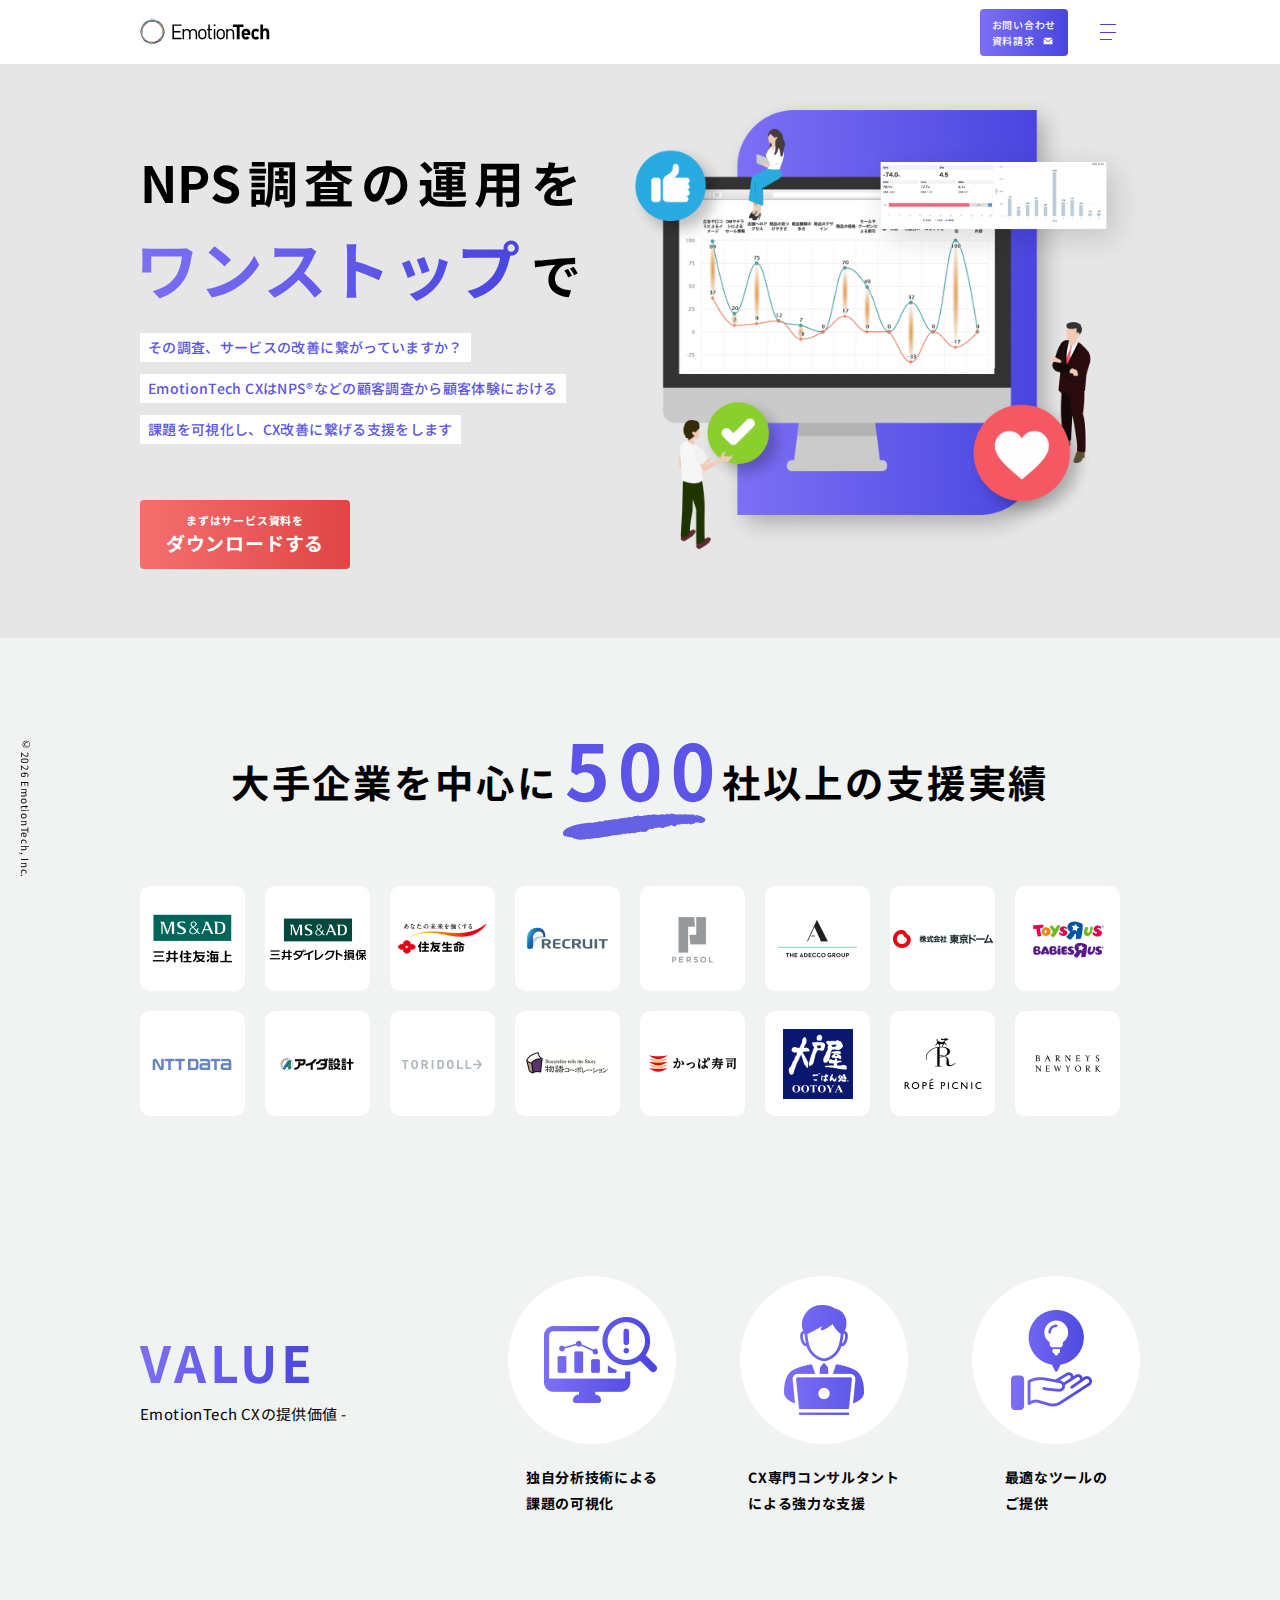
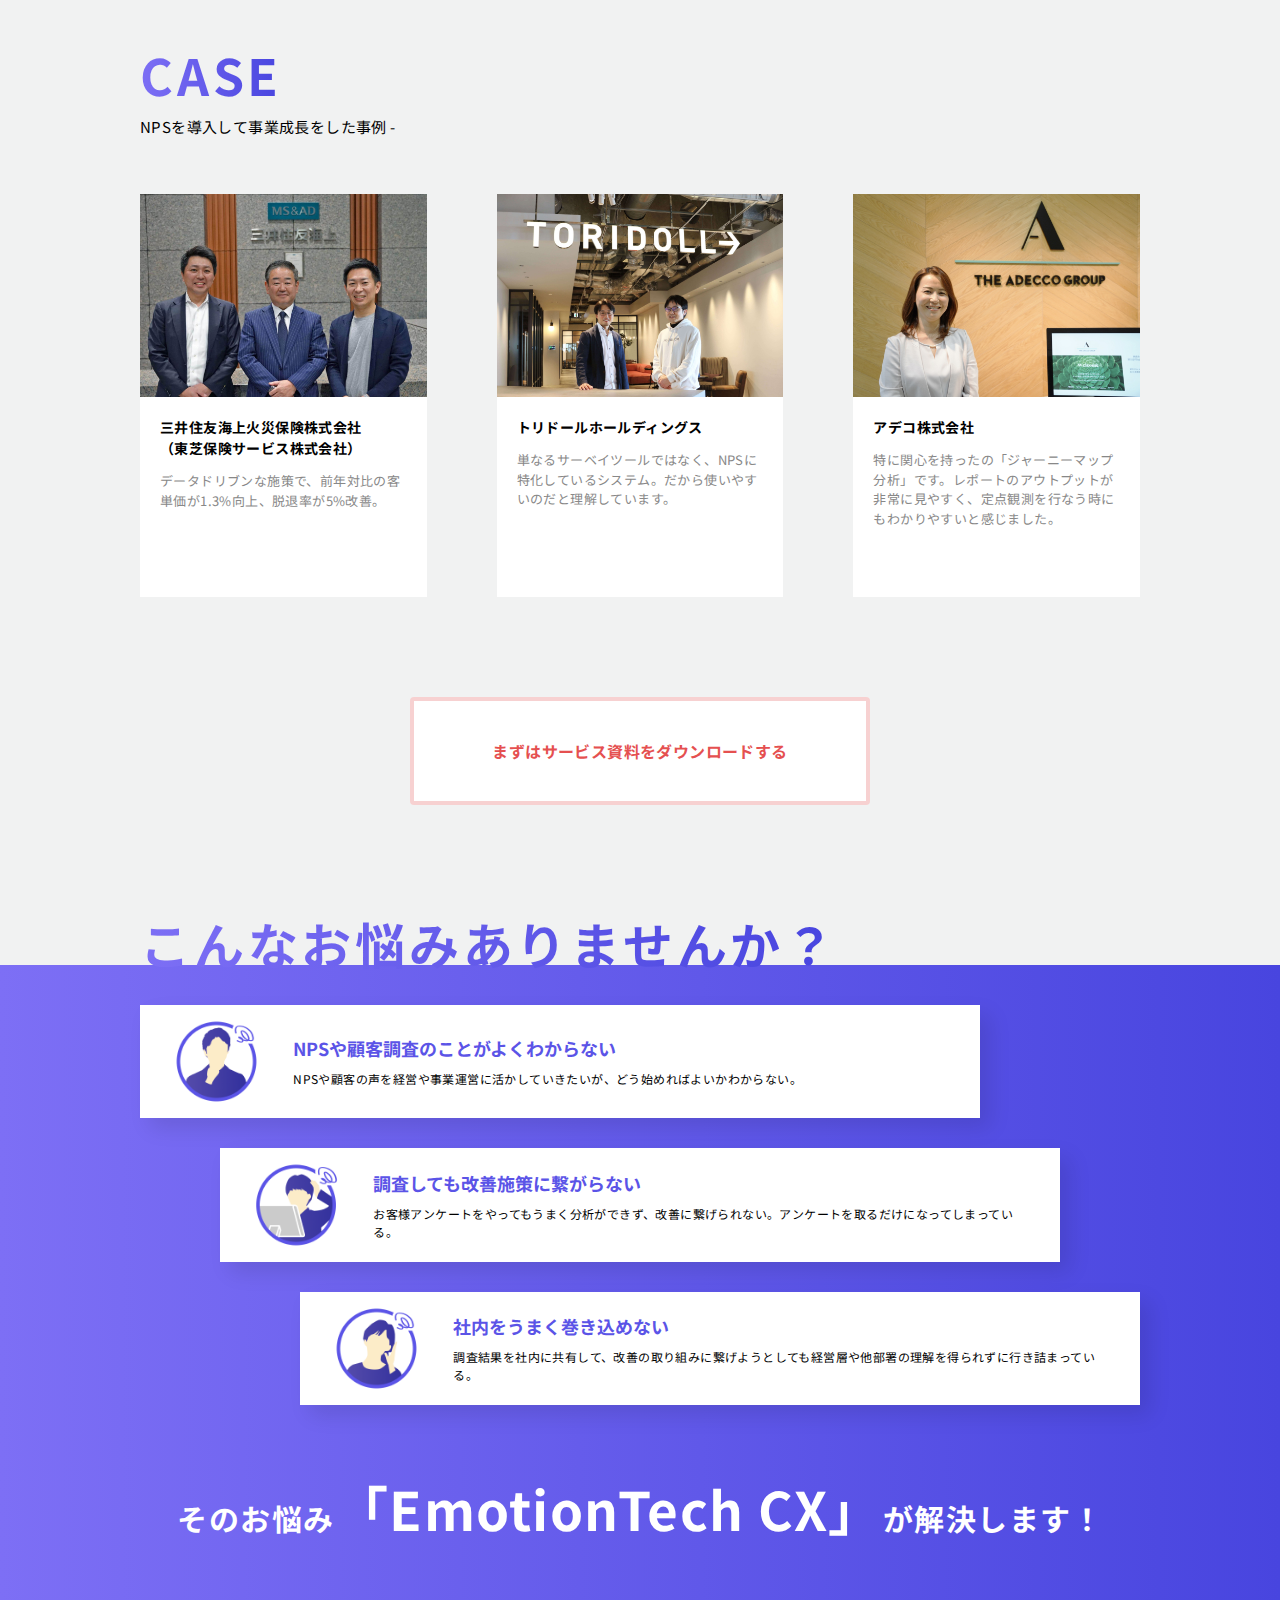
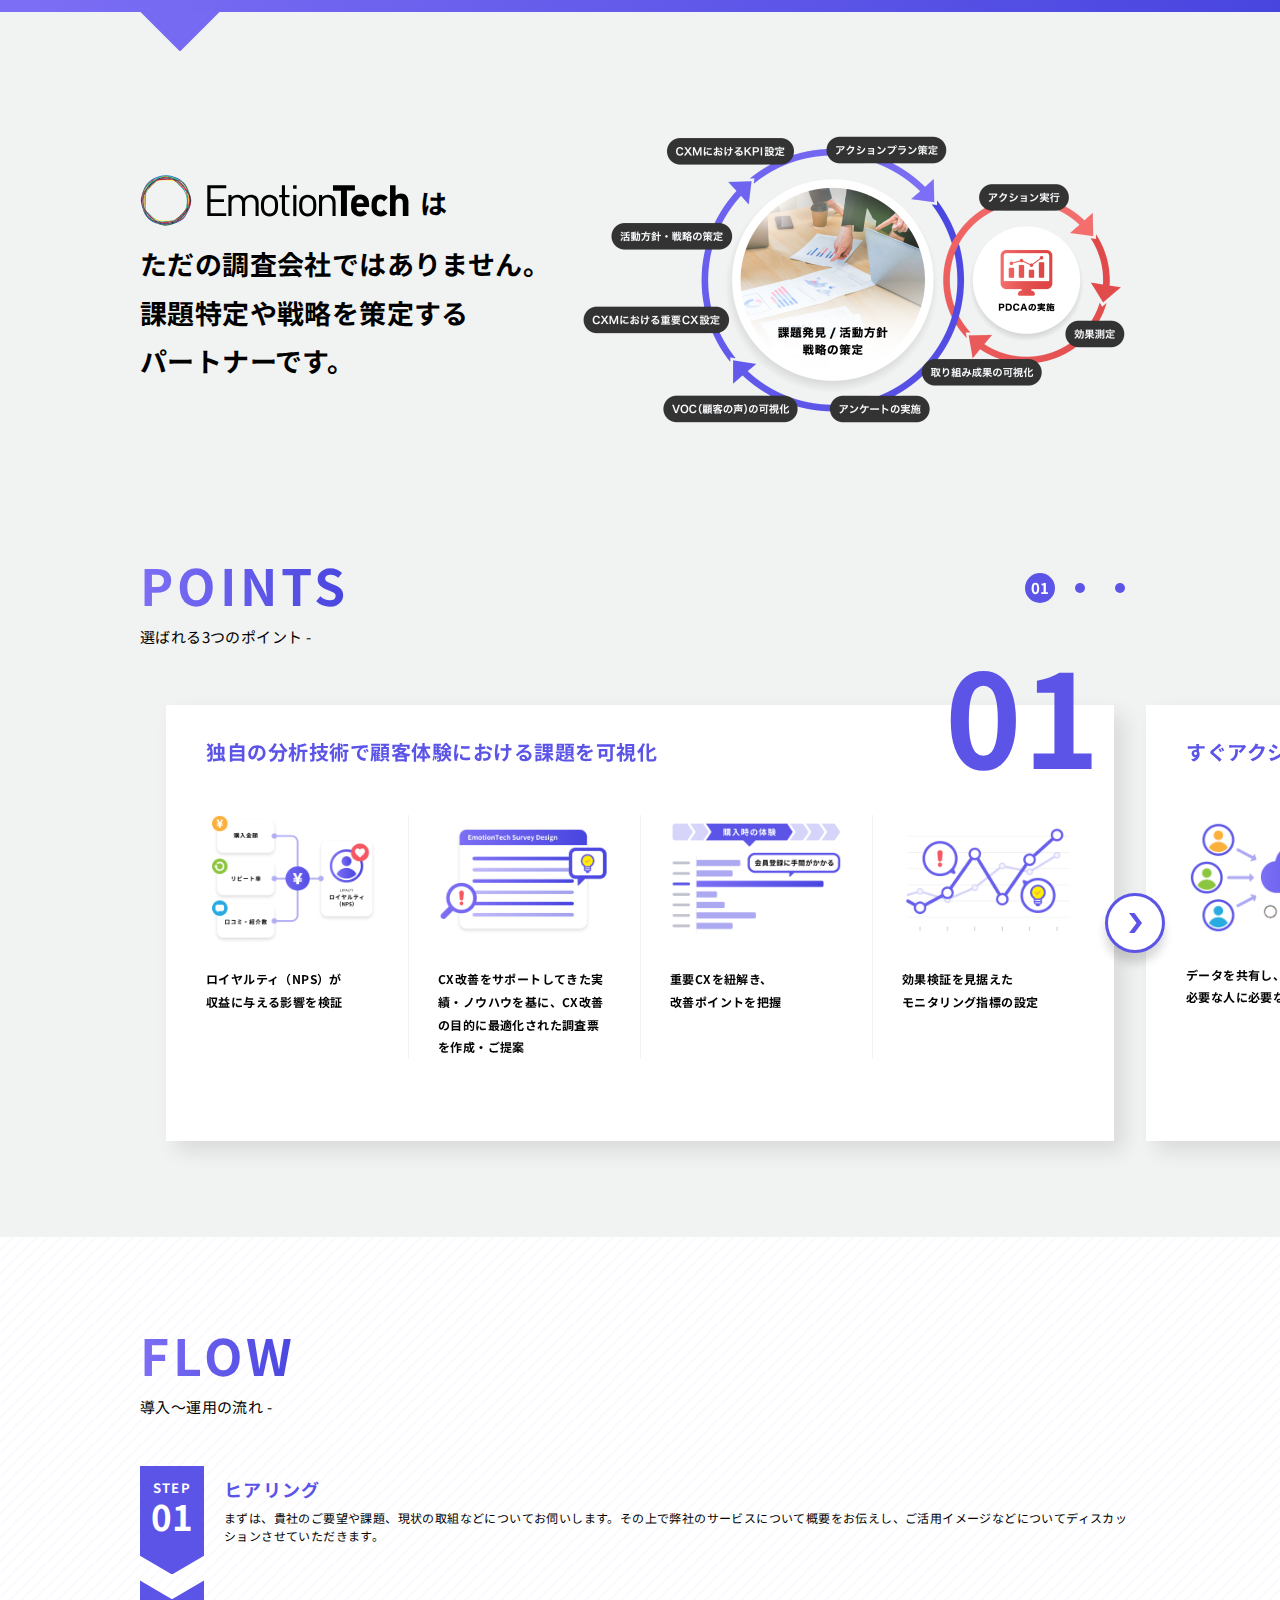
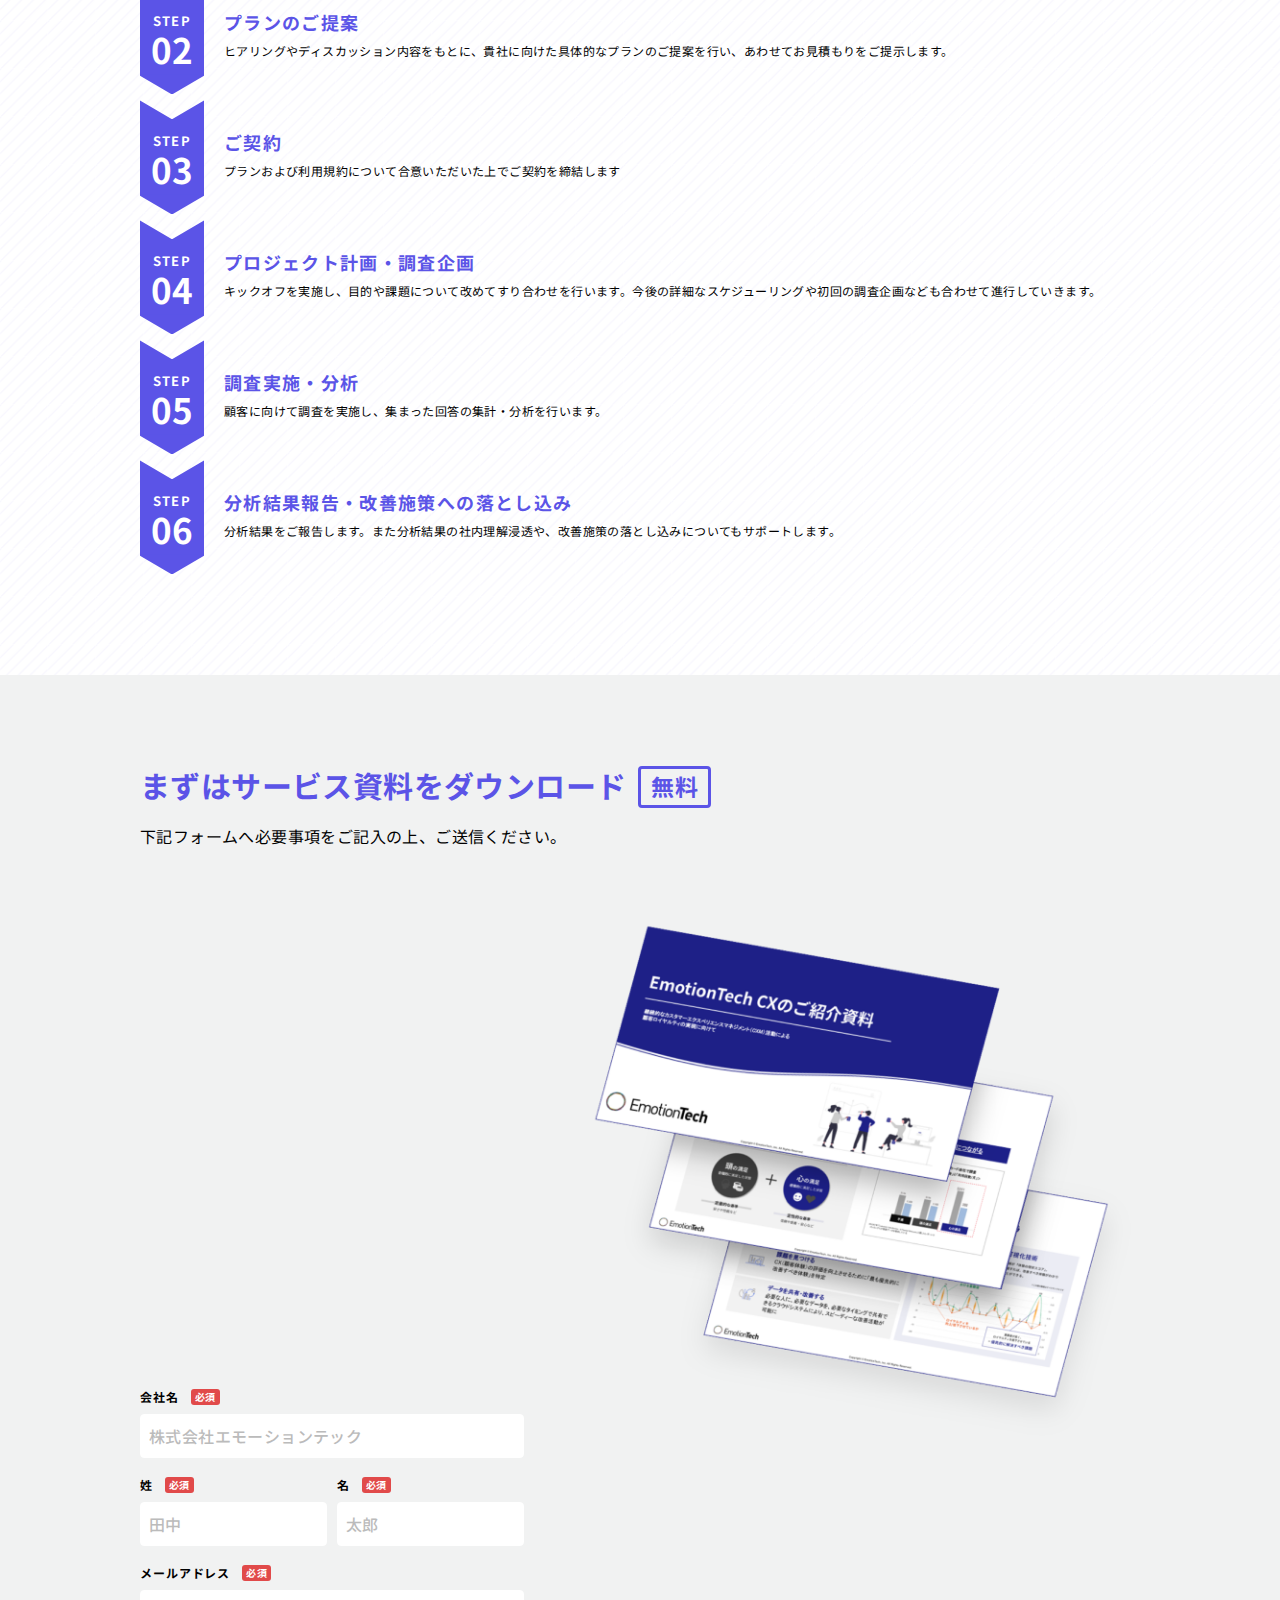
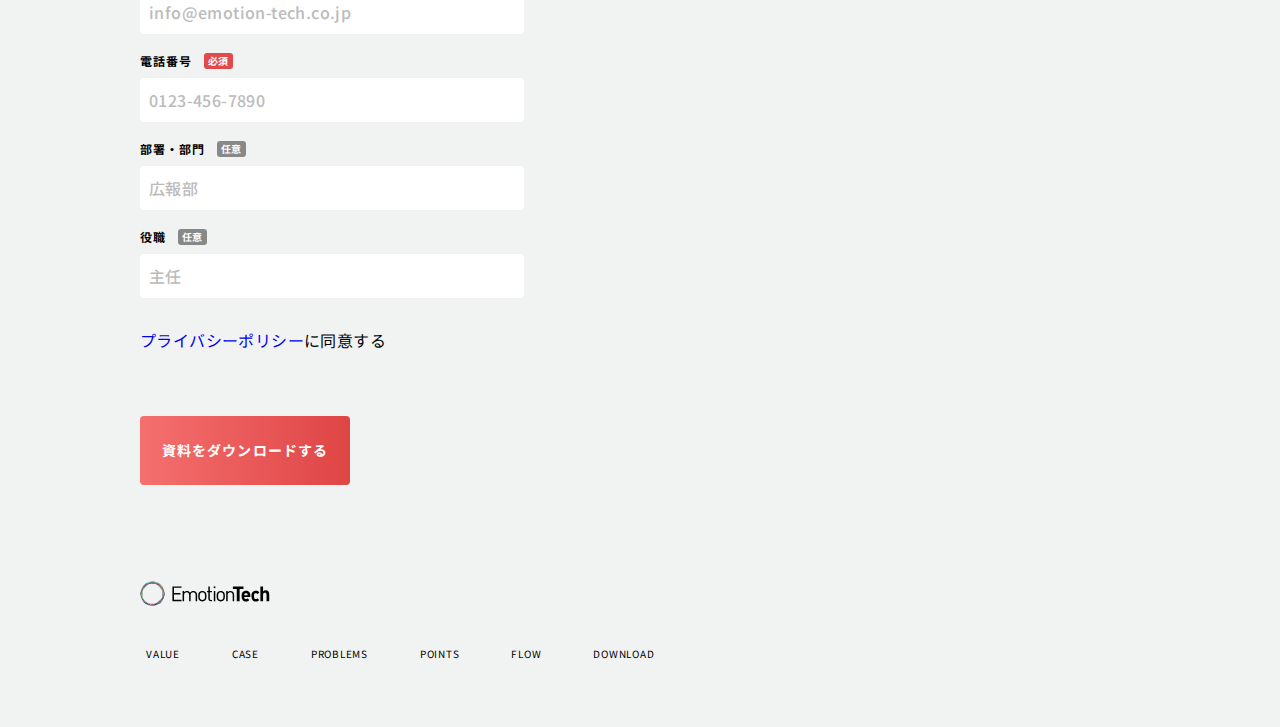
==== lp/628d0c71169dddfee8c977e7ee55aa65ff82da113ef3327742a045887d516f91/index.html @ 9c31dbc5 "[fix] レスポンシブまわりのCSSを修正" ====
<!DOCTYPE html>
<html lang="ja">
  <head>
    <meta charset="utf-8">
    <meta name="viewport" content="width=device-width, initial-scale=1">
    <meta name="format-detection" content="telephone=no,address=no,email=no">
    <meta name="description" content="※ここにディスクリプションを記述">
    <meta name="keywords" content="顧客調査, NPS調査, 課題, 可視化, CX改善">
    <!-- basic OGP -->
    <meta property="og:title" content="EmotionTech">
    <meta property="og:description" content="※ここにディスクリプションを記述">
    <meta property="og:url" content="https://xxxxxx/">
    <meta property="og:image" content="https://xxxxxx/assets/image/thumbnail.png">
    <meta property="og:type" content="website">
    <meta property="og:site_name" content="EmotionTech"><!-- /basic OGP -->
    <link rel="canonical" href="https://xxxxxx/">
    <!-- Place `favicon.ico` in the root directory. -->
    <link rel="icon" href="./assets/image/favicon.ico">
    <link rel="apple-touch-icon" href="./assets/image/apple-touch-icon.png">
    <link rel="alternate" href="/pdf" type="application/pdf">
    <link rel="alternate" href="/feed" type="application/rss+xml">
    <link rel="stylesheet" href="./assets/css/reset.css">
    <link rel="stylesheet" href="./assets/css/style.css">
    <link rel="stylesheet" href="./assets/css/slick.css">
    <link rel="stylesheet" href="./assets/css/slick-theme.css">
    <title>EmotionTech</title>
  </head>

<body>
  <div id="wrapper" class="wrapper">
			<!-- ヘッダー -->
			<header id="Header" class="Header">
        <div class="content-box">
          <div class="content">
            <h1 class="Header__logo"><a href="#" ontouchstart="" aria-label="EmotionTech" class="Header__logoLink"><img src="./assets/image/logo/logo_emotion-tech.svg" alt="EmotionTechのロゴ" class="Header__logoImg"></a></h1>
            <div class="Header__rightContent">
              <a href="https://lp.emotion-tech.co.jp/service_form" ontouchstart="" class="Header__buttonContact"><span class="Header__buttonContactText">お問い合わせ</span><span class="Header__buttonContactText">資料請求</span><img src="./assets/image/icon/icon_mail_white_24dp.svg" alt="「メール」のアイコン" class="Header__buttonContactIcon"></a>
              <nav id="GNav" class="GNav">
                <button type="button" class="GNav__buttonHamburger is-close" id="js_GNav__buttonHamburger">
                  <div class="GNav__buttonHamburgerIcon"><span class="GNav__buttonHamburgerIconLine"></span><span class="GNav__buttonHamburgerIconLine"></span><span class="GNav__buttonHamburgerIconLine"></span></div>
                </button>
                <div id="js_GNav__content" class="GNav__content">
                  <div class="content-box">
                    <div class="GNav__menu">
                      <div class="GNav__menuMain">
                        <ul class="GNav__menuMainList">
                          <li class="GNav__menuMainListItem"><a href="#Value" ontouchstart="" class="GNav__menuMainLink"><span class="GNav__menuMainLinkText -violetText">VALUE</span></a></li>
                          <li class="GNav__menuMainListItem"><a href="#Case" ontouchstart="" class="GNav__menuMainLink"><span class="GNav__menuMainLinkText -violetText">CASE</span></a></li>
                          <li class="GNav__menuMainListItem"><a href="#Problem" ontouchstart="" class="GNav__menuMainLink"><span class="GNav__menuMainLinkText -violetText">PROBLEMS</span></a></li>
                          <li class="GNav__menuMainListItem"><a href="#Point" ontouchstart="" class="GNav__menuMainLink"><span class="GNav__menuMainLinkText -violetText">POINTS</span></a></li>
                          <li class="GNav__menuMainListItem"><a href="#Flow" ontouchstart="" class="GNav__menuMainLink"><span class="GNav__menuMainLinkText -violetText">FLOW</span></a></li>
                          <li class="GNav__menuMainListItem"><a href="#Download" ontouchstart="" class="GNav__menuMainLink"><span class="GNav__menuMainLinkText -violetText">DOWNLOAD</span></a></li>
                        </ul>
                      </div>
                    </div>
                  </div>
                </div>
              </nav>
            </div>
          </div>
        </div>
      </header><!-- /ヘッダー -->

      <!-- メインコンテンツ -->
      <main id="Main" class="Main">
        <!-- メインビジュアル -->
        <section id="MainVisual" class="MainVisual section bg-section -gray">
          <div class="content-box">
            <div class="content">
              <div class="MainVisual__leftContent">
                <p class="MainVisual__copy"><span class="MainVisual__copyText">NPS調査の運用を<br><span class="MainVisual__copyTextEmphasis -violetText">ワンストップ</span>で</span></p>
                <div class="MainVisual__copySub">
                  <p class="MainVisual__copySubText"><span class="MainVisual__copySubTextContent">その調査、サービスの改善に繋がっていますか？</span></p>
                  <p class="MainVisual__copySubText"><span class="MainVisual__copySubTextContent">EmotionTech CXはNPS®︎などの顧客調査から顧客体験における</span></p>
                  <p class="MainVisual__copySubText"><span class="MainVisual__copySubTextContent">課題を可視化し、CX改善に繋げる支援をします</span></p>
                </div>
                <a href="#Download" ontouchstart="" class="MainVisual__buttonCTA hide-sp"><span class="MainVisual__buttonCTAText">まずはサービス資料を<br><span class="MainVisual__buttonCTATextEmphasis">ダウンロードする</span></span></a>
              </div>
              <div class="MainVisual__rightContent">
                <picture class="MainVisual__picture">
                  <source srcset="./assets/image/photo/photo_mainvisual_pc.png" media="(min-width: 1101px)"/>
                  <source srcset="./assets/image/photo/photo_mainvisual_pc.png" media="(min-width: 767px)"/>
                  <img src="./assets/image/photo/photo_mainvisual_sp.png" alt="メインビジュアル" class="MainVisual__pictureImg">
                <picture>
                <a href="#Download" ontouchstart="" class="MainVisual__buttonCTA hide-tb hide-pc"><span class="MainVisual__buttonCTAText">まずはサービス資料を<br><span class="MainVisual__buttonCTATextEmphasis">ダウンロードする</span></span></a>
              </div>
            </div>
          </div>
        </section><!-- /メインビジュアル -->

        <!-- 支援実績 -->
        <section id="Support" class="Support section bg-section -lightGray">
          <div class="content-box">
            <div class="content">
              <h2 class="Support__title"><span class="Support__titleText">大手企業を中心に</span><br class="hide-tb hide-pc"><span class="Support__titleNumberAndUnit"><span class="Support__titleNumber"><img src="./assets/image/type/type_500-companies.svg" alt="500" class="Support__titleNumberImg"></span><span class="Support__titleText">社以上の</span></span><br class="hide-tb hide-pc"><span class="Support__titleText"></span>支援実績</span></h2>
              <div class="Support__company">
                <ul class="Support__companyList">
                  <li class="Support__companyListItem"><p aria-label="三井住友海上" class="Support__companyLogo"><img src="./assets/image/logo/company/logo_ms-ins.png" alt="三井住友海上のロゴ" class="Support__companyLogoImg"></p></li>
                  <li class="Support__companyListItem"><p aria-label="三井ダイレクト損保" class="Support__companyLogo"><img src="./assets/image/logo/company/logo_mitsui-direct.png" alt="三井ダイレクト損保のロゴ" class="Support__companyLogoImg"></p></li>
                  <li class="Support__companyListItem"><p aria-label="住友生命保険" class="Support__companyLogo"><img src="./assets/image/logo/company/logo_sumitomolife.png" alt="住友生命保険のロゴ" class="Support__companyLogoImg"></p></li>
                  <li class="Support__companyListItem"><p aria-label="株式会社リクルート" class="Support__companyLogo"><img src="./assets/image/logo/company/logo_recruit.png" alt="株式会社リクルートのロゴ" class="Support__companyLogoImg"></p></li>
                  <li class="Support__companyListItem"><p aria-label="PERSOL" class="Support__companyLogo"><img src="./assets/image/logo/company/logo_persol-group.png" alt="PERSOLのロゴ" class="Support__companyLogoImg"></p></li>
                  <li class="Support__companyListItem"><p aria-label="Adecco Group" class="Support__companyLogo"><img src="./assets/image/logo/company/logo_adeccogroup.png" alt="Adecco Groupのロゴ" class="Support__companyLogoImg"></p></li>
                  <li class="Support__companyListItem"><p aria-label="株式会社東京ドーム" class="Support__companyLogo"><img src="./assets/image/logo/company/logo_tokyo-dome.png" alt="株式会社東京ドームのロゴ" class="Support__companyLogoImg"></p></li>
                  <li class="Support__companyListItem"><p aria-label="トイザらス" class="Support__companyLogo"><img src="./assets/image/logo/company/logo_toysrus.png" alt="トイザらスのロゴ" class="Support__companyLogoImg"></p></li>
                  <li class="Support__companyListItem"><p aria-label="NTTデータ" class="Support__companyLogo"><img src="./assets/image/logo/company/logo_nttdata.png" alt="NTTデータのロゴ" class="Support__companyLogoImg"></p></li>
                  <li class="Support__companyListItem"><p aria-label="アイダ設計" class="Support__companyLogo"><img src="./assets/image/logo/company/logo_aidagroup.png" alt="アイダ設計のロゴ" class="Support__companyLogoImg"></p></li>
                  <li class="Support__companyListItem"><p aria-label="株式会社トリドールホールディングス" class="Support__companyLogo"><img src="./assets/image/logo/company/logo_toridoll.png" alt="株式会社トリドールホールディングスのロゴ" class="Support__companyLogoImg"></p></li>
                  <li class="Support__companyListItem"><p aria-label="物語コーポレーション" class="Support__companyLogo"><img src="./assets/image/logo/company/logo_monogatari.png" alt="物語コーポレーションのロゴ" class="Support__companyLogoImg"></p></li>
                  <li class="Support__companyListItem"><p aria-label="かっぱ寿司" class="Support__companyLogo"><img src="./assets/image/logo/company/logo_kappasushi.png" alt="かっぱ寿司のロゴ" class="Support__companyLogoImg"></p></li>
                  <li class="Support__companyListItem"><p aria-label="大戸屋" class="Support__companyLogo"><img src="./assets/image/logo/company/logo_ootoya.png" alt="大戸屋のロゴ" class="Support__companyLogoImg"></p></li>
                  <li class="Support__companyListItem"><p aria-label="ROPE' PICNIC" class="Support__companyLogo"><img src="./assets/image/logo/company/logo_ropepicnic.png" alt="ROPE' PICNICのロゴ" class="Support__companyLogoImg"></p></li>
                  <li class="Support__companyListItem"><p aria-label="Barneys New York" class="Support__companyLogo"><img src="./assets/image/logo/company/logo_barneys.png" alt="Barneys New Yorkのロゴ" class="Support__companyLogoImg"></p></li>
                </ul>
              </div>
            </div>
          </div>
        </section><!-- /支援実績 -->

        <!-- 提供価値 -->
        <section id="Value" class="Value section bg-section -lightGray">
          <div class="content-box">
            <div class="content">
              <div class="Value__info">
                <div class="Value__title section-title">
                  <h2 class="section-title-main -violetText">VALUE</h2>
                  <p class="section-title-main-sub">EmotionTech CXの提供価値 -</p>
                </div>
              </div>
              <div class="Value__service">
                <ul class="Value__serviceList">
                  <li class="Value__serviceListItem">
                    <p class="Value__serviceIlst">
                      <img src="./assets/image/ilst/list_value-visualization.png" alt="分析技術と課題の可視化のイメージ" class="Value__serviceIlstImg">
                    </p>
                    <p class="Value__serviceText">独自分析技術による<br class="hide-tb">課題の可視化</p>
                  </li>
                  <li class="Value__serviceListItem">
                    <p class="Value__serviceIlst">
                      <img src="./assets/image/ilst/list_value-support.png" alt="CX専門コンサルタントのイメージ" class="Value__serviceIlstImg">
                    </p>
                    <p class="Value__serviceText">CX専門コンサルタント<br class="hide-sp hide-tb">による強力な支援</p>
                  </li>
                  <li class="Value__serviceListItem">
                    <p class="Value__serviceIlst">
                      <img src="./assets/image/ilst/list_value-tool.png" alt="最適なツールの提供のイメージ" class="Value__serviceIlstImg">
                    </p>
                    <p class="Value__serviceText">最適なツールの<br class="hide-tb">ご提供</p>
                  </li>
                </ul>
              </div>
            </div>
          </div>
        </section><!-- /提供価値 -->

        <!-- 導入事例 -->
        <section id="Case" class="Case section bg-section -lightGray">
          <div class="content-box">
            <div class="content">
              <div class="Case__info">
                <div class="Case__title section-title">
                  <h2 class="section-title-main -violetText">CASE</h2>
                  <p class="section-title-main-sub">NPSを導入して事業成長をした事例 -</p>
                </div>
              </div>
              <div class="Case__company">
                <ul class="Case__companyList sliderCase">
                  <li class="Case__companyListItem">
                    <a href="https://www.ms-ins.com/" target="_blank" rel="noopener noreferrer" ontouchstart="" class="Case__companyCardLink">
                      <div class="Case__companyCard">
                        <p class="Case__companyPhoto">
                          <img src="./assets/image/photo/photo_case_ms-ins.jpg" alt="三井住友海上火災保険株式会社のスタッフ" class="Case__companyPhotoImg">
                        </p>
                        <div class="Case__companyInfo">
                          <div class="Case__companyNameAndVoice">
                            <h3 class="Case__companyName">三井住友海上火災保険株式会社<br class="hide-tb">（東芝保険サービス株式会社）</h3>
                            <p class="Case__companyVoice">データドリブンな施策で、前年対比の客単価が1.3%向上、脱退率が5%改善。</p>
                          </div>
                          <p class="Case__companyAccess">Access</p>
                        </div>
                      </div>
                    </a>
                  </li>
                  <li class="Case__companyListItem">
                    <a href="https://www.toridoll.com/" target="_blank" rel="noopener noreferrer" ontouchstart="" class="Case__companyCardLink">
                      <div class="Case__companyCard">
                        <p class="Case__companyPhoto">
                          <img src="./assets/image/photo/photo_case_toridoll.jpg" alt="トリドールホールディングスのスタッフ" class="Case__companyPhotoImg">
                        </p>
                        <div class="Case__companyInfo">
                          <div class="Case__companyNameAndVoice">
                            <h3 class="Case__companyName">トリドールホールディングス</h3>
                            <p class="Case__companyVoice">単なるサーベイツールではなく、NPSに特化しているシステム。だから使いやすいのだと理解しています。</p>
                          </div>
                          <p class="Case__companyAccess">Access</p>
                        </div>
                      </div>
                    </a>
                  </li>
                  <li class="Case__companyListItem">
                    <a href="https://www.adeccogroup.jp/" target="_blank" rel="noopener noreferrer" ontouchstart="" class="Case__companyCardLink">
                      <div class="Case__companyCard">
                        <p class="Case__companyPhoto">
                          <img src="./assets/image/photo/photo_case_adeccogroup.jpg" alt="アデコ株式会社のスタッフ" class="Case__companyPhotoImg">
                        </p>
                        <div class="Case__companyInfo">
                          <div class="Case__companyNameAndVoice">
                            <h3 class="Case__companyName">アデコ株式会社</h3>
                            <p class="Case__companyVoice">特に関心を持ったの「ジャーニーマップ分析」です。レポートのアウトプットが非常に見やすく、定点観測を行なう時にもわかりやすいと感じました。</p>
                          </div>
                          <p class="Case__companyAccess">Access</p>
                        </div>
                      </div>
                    </a>
                  </li>
                </ul>
              </div>
              <p class="Case__buttonCTA"><a href="#Download" ontouchstart="" class="Case__buttonCTALink"><span class="Case__buttonCTALinkText"><span class="Case__buttonCTALinkTextSmall">まずはサービス資料を</span><br class="hide-tb hide-pc"><span class="Case__buttonCTALinkTextBig">ダウンロードする</span></span></a></p>
            </div>
          </div>
        </section><!-- /導入事例 -->

        <!-- お悩み -->
        <section id="Problem" class="Problem section">
          <div class="Problem__example bg-section -violet">
            <div class="content-box">
              <div class="content">
                <h2 class="Problem__title"><span class="Problem__titleText -violetText">こんなお悩み<br class="hide-tb hide-pc">ありませんか？</span></h2>
                <div class="Problem__exampleVoice">
                  <ul class="Problem__exampleVoiceList">
                    <li class="Problem__exampleVoiceListItem">
                      <div class="Problem__exampleVoiceCard">
                        <p class="Problem__exampleVoicePicture">
                          <img src="./assets/image/photo/photo_problem_example_01.png" alt="理解できていない人のイメージ" class="Problem__exampleVoicePictureImg">
                        </p>
                        <div class="Problem__exampleVoiceInfo">
                          <h3 class="Problem__exampleVoiceTitle">NPSや顧客調査のことが<br class="hide-tb hide-pc">よくわからない</h3>
                          <p class="Problem__exampleVoiceText">NPSや顧客の声を経営や事業運営に活かしていきたいが、どう始めればよいかわからない。</p>
                        </div>
                      </div>
                    </li>
                    <li class="Problem__exampleVoiceListItem">
                      <div class="Problem__exampleVoiceCard">
                        <p class="Problem__exampleVoicePicture">
                          <img src="./assets/image/photo/photo_problem_example_02.png" alt="困っている人のイメージ" class="Problem__exampleVoicePictureImg">
                        </p>
                        <div class="Problem__exampleVoiceInfo">
                          <h3 class="Problem__exampleVoiceTitle">調査しても改善施策に<br class="hide-tb hide-pc">繋がらない</h3>
                          <p class="Problem__exampleVoiceText">お客様アンケートをやってもうまく分析ができず、改善に繋げられない。アンケートを取るだけになってしまっている。</p>
                        </div>
                      </div>
                    </li>
                    <li class="Problem__exampleVoiceListItem">
                      <div class="Problem__exampleVoiceCard">
                        <p class="Problem__exampleVoicePicture">
                          <img src="./assets/image/photo/photo_problem_example_03.png" alt="悩んでいる人のイメージ" class="Problem__exampleVoicePictureImg">
                        </p>
                        <div class="Problem__exampleVoiceInfo">
                          <h3 class="Problem__exampleVoiceTitle">社内をうまく<br class="hide-tb hide-pc">巻き込めない</h3>
                          <p class="Problem__exampleVoiceText">調査結果を社内に共有して、改善の取り組みに繋げようとしても経営層や他部署の理解を得られずに行き詰まっている。</p>
                        </div>
                      </div>
                    </li>
                  </ul>
                </div>
                <p class="Problem__solutionTitle"><span class="Problem__solutionTitleText">そのお悩み<br class="hide-pc"><span class="Problem__solutionTitleTextEmphasis">「EmotionTech CX」</span><br class="hide-pc">が解決します！</span></p>
              </div>
            </div>
          </div>
          <div class="Problem__solution bg-section -lightGray">
            <div class="content-box">
              <div class="content">
                <div class="Problem__solutionLeftContent">
                  <p class="Problem__solutionText"><span class="Problem__solutionLogoAndText"><span aria-label="EmotionTech" class="Problem__solutionLogo"><img src="./assets/image/logo/logo_emotion-tech.svg" alt="EmotionTechのロゴ" class="Problem__solutionLogoImg"></span><span class="Problem__solutionTextContetn">は</span></span><br class="hide-tb"><span class="Problem__solutionTextContetn">ただの調査会社ではありません。</span><br class="hide-tb"><span class="Problem__solutionTextContetn">課題特定や戦略を策定する</span><br class="hide-tb"><span class="Problem__solutionTextContetn">パートナーです。</span></p>
                </div>
                <div class="Problem__solutionRightContent">
                  <p class="Problem__solutionPicture">
                    <img src="./assets/image/photo/photo_problem_solution.png" alt="EmotionTechの戦略策定のイメージ図" class="Problem__solutionPictureImg">
                  </p>
                </div>
              </div>
            </div>
          </div>
        </section><!-- /お悩み -->

        <!-- 選ばれる3つのポイント -->
        <section id="Point" class="Point section bg-section -lightGray">
          <div class="content-box">
            <div class="content">
              <div class="Point__info">
                <div class="Point__title section-title">
                  <h2 class="section-title-main -violetText">POINTS</h2>
                  <p class="section-title-main-sub">選ばれる3つのポイント -</p>
                </div>
              </div>
              <div class="Point__feature">
                <ol class="Point__featureList sliderPoint">
                  <li id ="Point01" class="Point__featureListItem -point01">
                    <div class="Point__featureCard">
                      <h3 class="Point__featureTitle">独自の分析技術で<br class="hide-tb hide-pc">顧客体験における課題を可視化</h3>
                      <div class="Point__featureInfo">
                        <ul class="Point__featureInfoList">
                          <li class="Point__featureInfoListItem">
                            <p class="Point__featureInfoPicture">
                              <img src="./assets/image/ilst/list_point-01_01.png" alt="分析技術のイメージ図・その1" class="Point__featureInfoPictureImg">
                            </p>
                            <p class="Point__featureInfoText">ロイヤルティ（NPS）が<br class="hide-tb">収益に与える影響を検証</p>
                          </li>
                          <li class="Point__featureInfoListItem">
                            <p class="Point__featureInfoPicture">
                              <img src="./assets/image/ilst/list_point-01_02.png" alt="分析技術のイメージ図・その2" class="Point__featureInfoPictureImg">
                            </p>
                            <p class="Point__featureInfoText">CX改善をサポートしてきた実績・ノウハウを基に、CX改善の目的に最適化された調査票を作成・ご提案</p>
                          </li>
                          <li class="Point__featureInfoListItem">
                            <p class="Point__featureInfoPicture">
                              <img src="./assets/image/ilst/list_point-01_03.png" alt="分析技術のイメージ図・その3" class="Point__featureInfoPictureImg">
                            </p>
                            <p class="Point__featureInfoText">重要CXを紐解き、<br class="hide-tb">改善ポイントを把握</p>
                          </li>
                          <li class="Point__featureInfoListItem">
                            <p class="Point__featureInfoPicture">
                              <img src="./assets/image/ilst/list_point-01_04.png" alt="分析技術のイメージ図・その4" class="Point__featureInfoPictureImg">
                            </p>
                            <p class="Point__featureInfoText">効果検証を見据えた<br class="hide-tb">モニタリング指標の設定</p>
                          </li>
                        </ul>
                      </div>
                    </div>
                  </li>
                  <li id ="Point02" class="Point__featureListItem -point02">
                    <div class="Point__featureCard">
                      <h3 class="Point__featureTitle">すぐアクションに<br class="hide-tb hide-pc">活用でき、継続的にPDCAを<br class="hide-tb hide-pc">回すことができる</h3>
                      <div class="Point__featureInfo">
                        <ul class="Point__featureInfoList">
                          <li class="Point__featureInfoListItem">
                            <p class="Point__featureInfoPicture">
                              <img src="./assets/image/ilst/list_point-02_01.png" alt="提供サービスのイメージ図・その1" class="Point__featureInfoPictureImg">
                            </p>
                            <p class="Point__featureInfoText">データを共有し、<br class="hide-tb">必要な人に必要なデータを</p>
                          </li>
                          <li class="Point__featureInfoListItem">
                            <p class="Point__featureInfoPicture">
                              <img src="./assets/image/ilst/list_point-02_02.png" alt="提供サービスのイメージ図・その2" class="Point__featureInfoPictureImg">
                            </p>
                            <p class="Point__featureInfoText">データを最大限活用するために、<br class="hide-tb">組織体制に合わせたデータ活用方法をサポート</p>
                          </li>
                          <li class="Point__featureInfoListItem">
                            <p class="Point__featureInfoPicture">
                              <img src="./assets/image/ilst/list_point-02_03.png" alt="提供サービスのイメージ図・その3" class="Point__featureInfoPictureImg">
                            </p>
                            <p class="Point__featureInfoText">KARTEやMAで<br class="hide-tb">シームレスにCXを改善</p>
                          </li>
                        </ul>
                      </div>
                    </div>
                  </li>
                  <li id ="Point03" class="Point__featureListItem -point03">
                    <div class="Point__featureCard">
                      <h3 class="Point__featureTitle">戦略策定から<br class="hide-tb hide-pc">リサーチの設計、PDCAの実践まで、<br class="hide-tb hide-pc">実績豊富なCX専門の<br>コンサルタントが伴走支援</h3>
                      <div class="Point__featureInfo">
                        <ul class="Point__featureInfoList">
                          <li class="Point__featureInfoListItem">
                            <p class="Point__featureInfoPicture">
                              <img src="./assets/image/photo/photo_point-03_01.png" alt="佐野真啓のポートレート" class="Point__featureInfoPictureImg">
                            </p>
                            <div class="Point__featureStaff">
                              <div class="Point__featureStaffInfo">
                                <p class="Point__featureStaffName">佐野 真啓</p>
                                <p class="Point__featureStaffPost">エグゼクティブXMディレクター</p>
                              </div>
                              <dl class="Point__featureStaffAchievement">
                                <div class="Point__featureStaffAchievementContent">
                                  <dt class="Point__featureStaffAchievementTitle">主な担当実績</dt>
                                  <dd class="Point__featureStaffAchievementData">
                                    <ul class="Point__featureStaffAchievementDataList">
                                      <li class="Point__featureStaffAchievementDataListItem">多店舗型サービス</li>
                                      <li class="Point__featureStaffAchievementDataListItem">総合電機</li>
                                      <li class="Point__featureStaffAchievementDataListItem">家電メーカー</li>
                                      <li class="Point__featureStaffAchievementDataListItem">大手インフラ企業（電力、通信、鉄道）</li>
                                      <li class="Point__featureStaffAchievementDataListItem">飲食サービス業</li>
                                      <li class="Point__featureStaffAchievementDataListItem">人材派遣会社</li>
                                      <li class="Point__featureStaffAchievementDataListItem">コールセンター</li>
                                    </ul>
                                  </dd>
                                </div>
                              </dl>
                            </div>
                          </li>
                          <li class="Point__featureInfoListItem">
                            <p class="Point__featureInfoPicture">
                              <img src="./assets/image/photo/photo_point-03_02.png" alt="石垣大輔のポートレート" class="Point__featureInfoPictureImg">
                            </p>
                            <div class="Point__featureStaff">
                              <div class="Point__featureStaffInfo">
                                <p class="Point__featureStaffName">石垣 大輔</p>
                                <p class="Point__featureStaffPost">シニアXMディレクター</p>
                              </div>
                              <dl class="Point__featureStaffAchievement">
                                <div class="Point__featureStaffAchievementContent">
                                  <dt class="Point__featureStaffAchievementTitle">主な担当実績</dt>
                                  <dd class="Point__featureStaffAchievementData">
                                    <ul class="Point__featureStaffAchievementDataList">
                                      <li class="Point__featureStaffAchievementDataListItem">国産自動車メーカー</li>
                                      <li class="Point__featureStaffAchievementDataListItem">総合電機</li>
                                      <li class="Point__featureStaffAchievementDataListItem">家電メーカー</li>
                                      <li class="Point__featureStaffAchievementDataListItem">総合デベロッパー・外資系製薬会社</li>
                                    </ul>
                                  </dd>
                                </div>
                              </dl>
                            </div>
                          </li>
                        </ul>
                      </div>
                      <p class="Point__featureAndMore">and more...</p>
                    </div>
                  </li>
                </ol>
              </div>
            </div>
          </div>
        </section><!-- /選ばれる3つのポイント -->

        <!-- 導入〜運用の流れ -->
        <section id="Flow" class="Flow section bg-section -stripeViolet">
          <div class="content-box">
            <div class="content">
              <div class="Flow__info">
                <div class="Flow__title section-title">
                  <h2 class="section-title-main -violetText">FLOW</h2>
                  <p class="section-title-main-sub">導入〜運用の流れ -</p>
                </div>
              </div>
              <div class="Flow__step">
                <ol class="Flow__stepList">
                  <li class="Flow__stepListItem">
                    <div class="Flow__stepCard">
                      <div class="Flow__stepLeftContent">
                        <p class="Flow__stepNumber"><span class="Flow__stepNumberText -unit">STEP</span><span class="Flow__stepNumberText -number">01</span></p>
                      </div>
                      <div class="Flow__stepRightContent">
                        <h3 class="Flow__stepTitle">ヒアリング</h3>
                        <p class="Flow__stepText">まずは、貴社のご要望や課題、現状の取組などについてお伺いします。その上で弊社のサービスについて概要をお伝えし、ご活用イメージなどについてディスカッションさせていただきます。</p>
                      </div>
                    </div>
                  </li>
                  <li class="Flow__stepListItem">
                    <div class="Flow__stepCard">
                      <div class="Flow__stepLeftContent">
                        <p class="Flow__stepNumber"><span class="Flow__stepNumberText -unit">STEP</span><span class="Flow__stepNumberText -number">02</span></p>
                      </div>
                      <div class="Flow__stepRightContent">
                        <h3 class="Flow__stepTitle">プランのご提案</h3>
                        <p class="Flow__stepText">ヒアリングやディスカッション内容をもとに、貴社に向けた具体的なプランのご提案を行い、あわせてお見積もりをご提示します。</p>
                      </div>
                    </div>
                  </li>
                  <li class="Flow__stepListItem">
                    <div class="Flow__stepCard">
                      <div class="Flow__stepLeftContent">
                        <p class="Flow__stepNumber"><span class="Flow__stepNumberText -unit">STEP</span><span class="Flow__stepNumberText -number">03</span></p>
                      </div>
                      <div class="Flow__stepRightContent">
                        <h3 class="Flow__stepTitle">ご契約</h3>
                        <p class="Flow__stepText">プランおよび利用規約について合意いただいた上でご契約を締結します</p>
                      </div>
                    </div>
                  </li>
                  <li class="Flow__stepListItem">
                    <div class="Flow__stepCard">
                      <div class="Flow__stepLeftContent">
                        <p class="Flow__stepNumber"><span class="Flow__stepNumberText -unit">STEP</span><span class="Flow__stepNumberText -number">04</span></p>
                      </div>
                      <div class="Flow__stepRightContent">
                        <h3 class="Flow__stepTitle">プロジェクト計画・調査企画</h3>
                        <p class="Flow__stepText">キックオフを実施し、目的や課題について改めてすり合わせを行います。今後の詳細なスケジューリングや初回の調査企画なども合わせて進行していきます。</p>
                      </div>
                    </div>
                  </li>
                  <li class="Flow__stepListItem">
                    <div class="Flow__stepCard">
                      <div class="Flow__stepLeftContent">
                        <p class="Flow__stepNumber"><span class="Flow__stepNumberText -unit">STEP</span><span class="Flow__stepNumberText -number">05</span></p>
                      </div>
                      <div class="Flow__stepRightContent">
                        <h3 class="Flow__stepTitle">調査実施・分析</h3>
                        <p class="Flow__stepText">顧客に向けて調査を実施し、集まった回答の集計・分析を行います。</p>
                      </div>
                    </div>
                  </li>
                  <li class="Flow__stepListItem">
                    <div class="Flow__stepCard">
                      <div class="Flow__stepLeftContent">
                        <p class="Flow__stepNumber"><span class="Flow__stepNumberText -unit">STEP</span><span class="Flow__stepNumberText -number">06</span></p>
                      </div>
                      <div class="Flow__stepRightContent">
                        <h3 class="Flow__stepTitle">分析結果報告・改善施策への落とし込み</h3>
                        <p class="Flow__stepText">分析結果をご報告します。また分析結果の社内理解浸透や、改善施策の落とし込みについてもサポートします。</p>
                      </div>
                    </div>
                  </li>
                </ol>
              </div>
            </div>
          </div>
        </section><!-- /導入〜運用の流れ -->

        <!-- 資料ダウンロード -->
        <section id="Download" class="Download section bg-section -lightGray">
          <div class="content-box">
            <div class="content">
              <div class="Download__info">
                <h2 class="Download__title">まずはサービス資料を<br class="hide-tb hide-pc">ダウンロード<span class="Download__titleTag">無料</span></h2>
                <p class="Download__text">下記フォームへ必要事項をご記入の上、ご送信ください。</p>
              </div>
              <div class="Download__formAndDocument">
                <div class="Download__form">
                  <!-- Salesforceのメールフォーム -->
                  <iframe id="test" src="https://lp.emotion-tech.co.jp/l/849993/2023-07-07/3gxm5r" width="100%" height="500" type="text/html" frameborder="0" allowTransparency="true" style="border: 0"></iframe>
                  <form action="" class="form form-mail -download">
                    <div class="form-section -input">
                      <dl class="form-list -layer1">
                        <div class="form-list-item -req -yourCompany">
                          <dt class="form-list-item-title">
                            <label class="form-list-item-title-label" for="form-your-company">会社名</label>
                          </dt>
                          <dd class="form-list-item-data">
                            <input type="text" placeholder="株式会社エモーションテック" id="form-your-company" class="form-list-item-data-content -text">
                          </dd>
                        </div>
                        <div class="form-list-item-set">
                          <div class="form-list-item -req -yourNameSei">
                            <dt class="form-list-item-title">
                              <label class="form-list-item-title-label" for="form-your-name-sei">姓</label>
                            </dt>
                            <dd class="form-list-item-data">
                              <input type="text" placeholder="田中" id="form-your-name-sei" class="form-list-item-data-content -text">
                            </dd>
                          </div>
                          <div class="form-list-item -req -yourNameMei">
                            <dt class="form-list-item-title">
                              <label class="form-list-item-title-label" for="form-your-name-mei">名</label>
                            </dt>
                            <dd class="form-list-item-data">
                              <input type="text" placeholder="太郎" id="form-your-name-mei" class="form-list-item-data-content -text">
                            </dd>
                          </div>
                        </div>
                        <div class="form-list-item -req -yourEmail">
                          <dt class="form-list-item-title">
                            <label class="form-list-item-title-label" for="form-your-email">メールアドレス</label>
                          </dt>
                          <dd class="form-list-item-data">
                            <input type="email" placeholder="info@emotion-tech.co.jp" id="form-your-email" class="form-list-item-data-content -text">
                          </dd>
                        </div>
                        <div class="form-list-item -req -yourTel">
                          <dt class="form-list-item-title">
                            <label class="form-list-item-title-label" for="form-your-tel">電話番号</label>
                          </dt>
                          <dd class="form-list-item-data">
                            <input type="tel" placeholder="0123-456-7890" id="form-your-tel" class="form-list-item-data-content -text">
                          </dd>
                        </div>
                        <div class="form-list-item -any -yourDepartment">
                          <dt class="form-list-item-title">
                            <label class="form-list-item-title-label" for="form-your-department">部署・部門</label>
                          </dt>
                          <dd class="form-list-item-data">
                            <input type="text" placeholder="広報部" id="form-your-department" class="form-list-item-data-content -text">
                          </dd>
                        </div>
                        <div class="form-list-item -any -yourPost">
                          <dt class="form-list-item-title">
                            <label class="form-list-item-title-label" for="form-your-post">役職</label>
                          </dt>
                          <dd class="form-list-item-data">
                            <input type="text" placeholder="主任" id="form-your-post" class="form-list-item-data-content -text">
                          </dd>
                        </div>
                      </dl>
                    </div>
                    <div class="form-section -privacyPolicy">
                      <div class="form-privacy-policy">
                        <p class=""><a class="text-link -noMarginLeft" href="#" target="_blank" ontouchstart="">プライバシーポリシー</a>に同意する</p>
                      </div>
                    </div>
                    <div class="form-section -submit">
                      <div class="form-btn -formContact">
                        <button class="button-send"><span class="button-text">資料をダウンロードする</span></button>
                      </div>
                    </div>
                  </form>
                </div>
                <div class="Download__document">
                  <picture class="Download__documentPicture">
                    <source srcset="./assets/image/photo/photo_download-document.png" media="(min-width: 1101px)"/>
                    <source srcset="./assets/image/photo/photo_download-document.png" media="(min-width: 767px)"/>
                    <img src="./assets/image/photo/photo_download-document.png" alt="ご紹介資料のイメージ図" class="Download__documentImg">
                  <picture>
                </div>
              </div>
            </div>
          </div>
        </section><!-- /資料ダウンロード -->
      </main><!-- /メインコンテンツ -->

      <!-- フッター -->
      <footer id="Footer" class="Footer section bg-section -lightGray">
        <div class="content-box">
          <div class="content">
            <div class="Footer__logoAndSitemap">
              <p class="Footer__logo"><a href="#" ontouchstart="" aria-label="EmotionTech" class="Footer__logoLink"><img src="./assets/image/logo/logo_emotion-tech.svg" alt="EmotionTechのロゴ" class="Footer__logoImg"></a></p>
              <div class="Footer__sitemap">
                <ul class="Footer__sitemapList">
                  <li class="Footer__sitemapListItem">
                    <a href="#Value" ontouchstart="" class="Footer__sitemapLink">VALUE</a>
                  </li>
                  <li class="Footer__sitemapListItem">
                    <a href="#Case" ontouchstart="" class="Footer__sitemapLink">CASE</a>
                  </li>
                  <li class="Footer__sitemapListItem">
                    <a href="#Problem" ontouchstart="" class="Footer__sitemapLink">PROBLEMS</a>
                  </li>
                  <li class="Footer__sitemapListItem">
                    <a href="#Point" ontouchstart="" class="Footer__sitemapLink">POINTS</a>
                  </li>
                  <li class="Footer__sitemapListItem">
                    <a href="#Flow" ontouchstart="" class="Footer__sitemapLink">FLOW</a>
                  </li>
                  <li class="Footer__sitemapListItem">
                    <a href="#Download" ontouchstart="" class="Footer__sitemapLink">DOWNLOAD</a>
                  </li>
                </ul>
              </div>
            </div>
            <p class="Footer__buttonUp"><a href="#" ontouchstart="" class="Footer__buttonUpLink"></a></p>
            <div class="Footer__copyright">
              <p id="js_Footer__copyrightText" class="Footer__copyrightText"></p>
            </div>
          </div>
        </div>
      </footer><!-- /フッター -->
  </div>

  <script src="./assets/js/jquery.min.js"></script>
  <script src="./assets/js/slick.min.js"></script>
  <script src="./assets/js/script.js"></script>

</body>

</html>
---- lp/628d0c71169dddfee8c977e7ee55aa65ff82da113ef3327742a045887d516f91/assets/css/style.css ----
/*!
---- Takuya Sakamoto Stylesheet Template. ----
CSS Name:     emotion-tech
Description:    『株式会社エモーションテック』のLP
Version:        1.0.0
Last Update:    2023/07/02
License:        GPL
License URL:    http://www.gnu.org/licenses/gpl.html
*/

/* ----------▼▼ css-custom-properties ▼▼---------- */

@import url('https://fonts.googleapis.com/css2?family=Noto+Sans+JP:wght@400;500;700&display=swap');

:root {
  /* color */
  --c-primary: #5b54e7;
  --c-primary-rgb: 91, 84, 231;
  --c-primary-gd-start: #4845df;
  --c-primary-gd-end: #7d6ff5;
  --c-primary-hamburger: #4845df;
  --c-secondary: #e55050;
  --c-secondary-gd-start: #df4545;
  --c-secondary-gd-end: #f56f6f;
  --c-black: #000000;
  --c-black-rgb: 0, 0, 0;
  --c-white: #ffffff;
  --c-white-rgb: 255, 255, 255;
  --c-ghost: rgba(0, 0, 0, 0);

  --c-gray-gray01: #f8f8f8;
  --c-gray-gray02: #f1f2f2;
  --c-gray-gray03: #e6e6e6;
  --c-gray-gray04: #d9d9d9;
  --c-gray-gray05: #bbbbbb;
  --c-gray-gray06: #8f8f8f;
  --c-gray-gray07: #888888;
  --c-status-warning: #fab222;
  --c-status-error: #f4212e;
  --c-error-darker: #b81923;
  --c-status-req: #e14a4a;
  --c-status-any: #888888;
  --c-status-error-bg: #fee9eb;
  --c-shadow-black-8pct: rgba(#000000, 0.08);
  --c-shadow-black-12pct: rgba(#000000, 0.12);
  --c-shadow-black-14pct: rgba(#000000, 0.14);
  --c-shadow-black-16pct: rgba(#000000, 0.16);
  --c-shadow-black-24pct: rgba(#000000, 0.24);
  --c-shadow-black-32pct: rgba(#000000, 0.32);
  --c-shadow-black-40pct: rgba(#000000, 0.40);
  --c-shadow-primary-08pct: rgba(#00ac9a, 0.08);

  --c-placeholder: #bbbbbb;

  /* border-radius */
  --br-xs: 3px;
  --br-s: 4px;
  --br-m: 6px;
  --br-l: 8px;
  --br-xl: 12px;
  --br-xxl: 16px;
  --br-xxl: 16px;
  --br-o: 100%;
  --br-flex: 9999px;

  /* font-family */
  --ff-base: "Noto Sans JP",sans-serif,-apple-system,"BlinkMacSystemFont","Hiragino Kaku Gothic ProN","Hiragino Sans",Meiryo,sans-serif,"Segoe UI Emoji";

  /* font-weight */
  --fw-normal: 400;
  --fw-medium: 500;
  --fw-bold: 700;

  /* font-size */
  --fs-xxs: 10px;
  --fs-xs: 12px;
  --fs-s: 14px;
  --fs-m: 16px;
  --fs-l: 18px;
  --fs-xl: 20px;
  --fs-xxl: 24px;
  --fs-xxxl: 32px;
  --fs-xxxxl: 40px;

  /* letter-spacing */
  --ls-m: 0em;
  --ls-l: .025em;
  --ls-xl: .05em;
  --ls-xxl: .075em;
  --ls-xxxl: .1em;

  /* line-height */
  --lh-xxs: 0.8;
  --lh-xs: 1;
  --lh-s: 1.2;
  --lh-m: 1.5;
  --lh-l: 1.8;
  --lh-xl: 1.9;
  --lh-xxl: 2;
}

/* ----------▲▲ css-custom-properties ▲▲---------- */


/* ----------▼▼ content-box ▼▼---------- */

/* -----▼ class ▼----- */
/* SP */
@media screen and (max-width: 767px) {
  .content-box {
    margin-left: 5vw !important;
    margin-right: 5vw !important;
    padding: 0;
    width: 90vw;
  }
}
/* PC */
@media screen and (min-width: 768px) {
  .content-box {
    margin-left: auto !important;
    margin-right: auto !important;
    max-width: calc(1000px + calc(40px * 2));
    padding: 0 40px;
    width: 100%;
  }
}
/* -----▲ class ▲----- */

/* ----------▲▲ content-box ▲▲---------- */


/* link */
a {
  text-decoration: none;
}

/* image */
picture {
  display: block;
}
img {
  display: block;
  height: auto;
  margin: auto;
  max-width: 100%;
  object-fit: cover;
}

/* placeholder */
input::placeholder,
textarea::placeholder {
  color: var(--c-placeholder) !important;
}
input::placeholder-shown,
textarea::placeholder-shown {
  color: var(--c-placeholder) !important;
}
input::-webkit-input-placeholder,
textarea::-webkit-input-placeholder {
  color: var(--c-placeholder) !important;
}
input::-ms-input-placeholder,
textarea::-ms-input-placeholder {
  color: var(--c-placeholder) !important;
}

input:focus::placeholder,
textarea:focus::placeholder {
  color: var(--c-ghost) !important;
  transition: color .1s;
}
input:focus::-webkit-input-placeholder,
textarea:focus::-webkit-input-placeholder {
  color: var(--c-ghost) !important;
  transition: color .1s;
}
input:focus:-moz-placeholder,
textarea:focus:-moz-placeholder {
  color: var(--c-ghost) !important;
  transition: color .1s;
}
input:focus::-moz-placeholder,
textarea:focus::-moz-placeholder {
  color: var(--c-ghost) !important;
  transition: color .1s;
}

.bg-section {
}
.bg-section.-lightGray {
  background-color: var(--c-gray-gray02);
}
.bg-section.-gray {
  background-color: var(--c-gray-gray03);
}
.bg-section.-violet {
  background: linear-gradient(270deg, var(--c-primary-gd-start) 0%, var(--c-primary-gd-end) 100%);
}
.bg-section.-stripeViolet {
  background-image: url(../image/bg/bg_stripe-violet.png);
  background-repeat: repeat;
  background-size: 48px 48px;
}

.font-barlow {
  font-family: Barlow,sans-serif;
}

html {
  font-display: swap;
  overflow-x: hidden;
  scroll-behavior: smooth;
  width: 100vw;
}

html {
  font-size: 62.5%;
}

body {
  font-size: 1.6em !important;
}

body {
  background-color: var(--c-white);
  color: var(--c-black);
  font-family: var(--ff-base);
  font-weight: var(--fw-normal);
  letter-spacing: var(--ls-l);
  line-break: strict;
  margin: 0;
  overflow-wrap: break-word;
  overflow-x: hidden;
  overscroll-behavior-y: none;
  position: relative;
  text-align: left;
  width: 100vw;
  word-wrap: break-word;
}

body * {
  line-height: var(--lh-m);
}

/* 擬似要素にもベースのフォントファミリーを適用 */
*::before,
*::after {
  font-family: var(--ff-base);
}

/* 下方向のマージンを削除 */
address {
  margin-bottom: 0 !important;
}

/* デフォルトでリストマーカーを削除 */
ol, ul, dl {
  list-style: none;
  margin-bottom: 0 !important;
  padding-left: 0;
}

/* 余分なマージンを削除 */
dd {
  margin-bottom: 0 !important;
  margin-left: 0 !important;
}
label {
  margin-bottom: 0 !important;
}
figure {
  margin: 0 !important;
}


/* ----------▼▼ utility ▼▼---------- */
/* 共通 */
.-violetText {
  background: linear-gradient(270deg, var(--c-primary-gd-start) 0%, var(--c-primary-gd-end) 100%);
  color: var(--c-ghost);
  display: inline-block;
  font-weight: var(--fw-bold);
  -webkit-background-clip: text;
  -webkit-text-fill-color: transparent;
}

/* セクションの見出し */
/* 共通 */
.section-title {
}
/* スマホのみ */
@media only screen and (max-width: 767px) {
  .section-title {
  }
}
/* タブレットのみ */
@media only screen and (min-width: 768px) and (max-width: 1100px) {
  .section-title {
  }
}
/* PCのみ */
@media only screen and (min-width: 1101px) {
  .section-title {
  }
}

/* 共通 */
.section-title-main {
}
/* スマホのみ */
@media only screen and (max-width: 767px) {
  .section-title-main {
    font-size: 40px;
    letter-spacing: var(--ls-xxl);
  }
}
/* タブレットのみ */
@media only screen and (min-width: 768px) and (max-width: 1100px) {
  .section-title-main {
    font-size: 50px;
    letter-spacing: var(--ls-xxl);
  }
}
/* PCのみ */
@media only screen and (min-width: 1101px) {
  .section-title-main {
    font-size: 50px;
    letter-spacing: var(--ls-xxl);
  }
}

/* 共通 */
.section-title-main + .section-title-main-sub {
}
/* スマホのみ */
@media only screen and (max-width: 767px) {
  .section-title-main + .section-title-main-sub {
    margin-top: 2px;
  }
}
/* タブレットのみ */
@media only screen and (min-width: 768px) and (max-width: 1100px) {
  .section-title-main + .section-title-main-sub {
    margin-top: 4px;
  }
}
/* PCのみ */
@media only screen and (min-width: 1101px) {
  .section-title-main + .section-title-main-sub {
    margin-top: 4px;
  }
}

/* 共通 */
.section-title-main-sub {
}
/* スマホのみ */
@media only screen and (max-width: 767px) {
  .section-title-main-sub {
    font-size: 13px;
  }
}
/* タブレットのみ */
@media only screen and (min-width: 768px) and (max-width: 1100px) {
  .section-title-main-sub {
    font-size: 15px;
  }
}
/* PCのみ */
@media only screen and (min-width: 1101px) {
  .section-title-main-sub {
    font-size: 15px;
  }
}

/* セクション */
/* 共通 */
.section {
}
/* スマホのみ */
@media only screen and (max-width: 767px) {
  .section {
    scroll-margin-top: 64px;
  }
}
/* タブレットのみ */
@media only screen and (min-width: 768px) and (max-width: 1100px) {
  .section {
    scroll-margin-top: 120px;
  }
}
/* PCのみ */
@media only screen and (min-width: 1101px) {
  .section {
    scroll-margin-top: 120px;
  }
}

/* 非表示 */
/* 共通 */
.hide-all {
  display: none !important;
}
/* スマホのみ */
@media only screen and (max-width: 767px) {
  .hide-sp {
    display: none !important;
  }
}
/* タブレットのみ */
@media only screen and (min-width: 768px) and (max-width: 1100px) {
  .hide-tb {
    display: none !important;
  }
}
/* PCのみ */
@media only screen and (min-width: 1101px) {
  .hide-pc {
    display: none !important;
  }
}
/* ----------▲▲ utility ▲▲---------- */


/* ----------▼▼ Header ▼▼---------- */
/* 共通 */
.Header {
  align-items: center;
  background-color: var(--c-white);
  display: flex;
  left: 0;
  position: fixed;
  top: 0;
  width: 100vw;
  z-index: 100;
}
/* スマホのみ */
@media only screen and (max-width: 767px) {
  .Header {
    height: 64px;
  }
}
/* タブレットのみ */
@media only screen and (min-width: 768px) and (max-width: 1100px) {
  .Header {
    height: 64px;
  }
}
/* PCのみ */
@media only screen and (min-width: 1101px) {
  .Header {
    height: 64px;
  }
}

/* 共通 */
.Header > .content-box {
}
/* スマホのみ */
@media only screen and (max-width: 767px) {
  .Header > .content-box {
    margin-right: 0 !important;
    width: 95vw;
  }
}
/* タブレットのみ */
@media only screen and (min-width: 768px) and (max-width: 1100px) {
  .Header > .content-box {
  }
}
/* PCのみ */
@media only screen and (min-width: 1101px) {
  .Header > .content-box {
  }
}

/* 共通 */
.Header .content {
  align-items: center;
  display: flex;
  justify-content: space-between;
}
/* スマホのみ */
@media only screen and (max-width: 767px) {
  .Header .content {
  }
}
/* タブレットのみ */
@media only screen and (min-width: 768px) and (max-width: 1100px) {
  .Header .content {
  }
}
/* PCのみ */
@media only screen and (min-width: 1101px) {
  .Header .content {
  }
}

/* 共通 */
.Header__logo {
}
/* スマホのみ */
@media only screen and (max-width: 767px) {
  .Header__logo {
  }
}
/* タブレットのみ */
@media only screen and (min-width: 768px) and (max-width: 1100px) {
  .Header__logo {
  }
}
/* PCのみ */
@media only screen and (min-width: 1101px) {
  .Header__logo {
  }
}

/* 共通 */
.Header__logoLink {
  display: block;
}
/* スマホのみ */
@media only screen and (max-width: 767px) {
  .Header__logoLink {
  }
}
/* タブレットのみ */
@media only screen and (min-width: 768px) and (max-width: 1100px) {
  .Header__logoLink {
  }
}
/* PCのみ */
@media only screen and (min-width: 1101px) {
  .Header__logoLink {
  }
}

/* 共通 */
.Header__logoLink:active {
}
/* スマホのみ */
@media only screen and (max-width: 767px) {
  .Header__logoLink:active {
    opacity: .7;
  }
}
/* タブレットのみ */
@media only screen and (min-width: 768px) and (max-width: 1100px) {
  .Header__logoLink:active {
    opacity: .7;
  }
}
/* PCのみ */
@media only screen and (min-width: 1101px) {
  .Header__logoLink:active {
  }
}

/* 共通 */
.Header__logoLink:hover {
}
/* スマホのみ */
@media only screen and (max-width: 767px) {
  .Header__logoLink:hover {
  }
}
/* タブレットのみ */
@media only screen and (min-width: 768px) and (max-width: 1100px) {
  .Header__logoLink:hover {
    opacity: .7;
  }
}
/* PCのみ */
@media only screen and (min-width: 1101px) {
  .Header__logoLink:hover {
    opacity: .7;
  }
}

/* 共通 */
.Header__logoImg {
}
/* スマホのみ */
@media only screen and (max-width: 767px) {
  .Header__logoImg {
    height: 26px;
    width: 130px;
  }
}
/* タブレットのみ */
@media only screen and (min-width: 768px) and (max-width: 1100px) {
  .Header__logoImg {
    height: 26px;
    width: 130px;
  }
}
/* PCのみ */
@media only screen and (min-width: 1101px) {
  .Header__logoImg {
    height: 26px;
    width: 130px;
  }
}

/* 共通 */
.Header__rightContent {
  align-items: center;
  display: flex;
  justify-content: start;
  position: relative;
}
/* スマホのみ */
@media only screen and (max-width: 767px) {
  .Header__rightContent {
    gap: 8px;
    height: 48px;
  }
}
/* タブレットのみ */
@media only screen and (min-width: 768px) and (max-width: 1100px) {
  .Header__rightContent {
    gap: 8px;
    height: 64px;
  }
}
/* PCのみ */
@media only screen and (min-width: 1101px) {
  .Header__rightContent {
    gap: 8px;
    height: 64px;
  }
}

/* 共通 */
.Header__buttonContact {
  background: linear-gradient(270deg, var(--c-primary-gd-start) 0%, var(--c-primary-gd-end) 100%);
  display: block;
  transition: all 0.2s ease-out;
}
/* スマホのみ */
@media only screen and (max-width: 767px) {
  .Header__buttonContact {
    border-radius: var(--br-s);
    line-height: var(--lh-xxs);
    padding: 4px 8px;
  }
}
/* タブレットのみ */
@media only screen and (min-width: 768px) and (max-width: 1100px) {
  .Header__buttonContact {
    border-radius: var(--br-s);
    line-height: var(--lh-xxs);
    padding: 8px 12px;
  }
}
/* PCのみ */
@media only screen and (min-width: 1101px) {
  .Header__buttonContact {
    border-radius: var(--br-s);
    line-height: var(--lh-xxs);
    padding: 8px 12px;
  }
}

/* 共通 */
.Header__buttonContact:active {
}
/* スマホのみ */
@media only screen and (max-width: 767px) {
  .Header__buttonContact:active {
    filter: brightness(80%);
  }
}
/* タブレットのみ */
@media only screen and (min-width: 768px) and (max-width: 1100px) {
  .Header__buttonContact:active {
    filter: brightness(80%);
  }
}
/* PCのみ */
@media only screen and (min-width: 1101px) {
  .Header__buttonContact:active {
  }
}

/* 共通 */
.Header__buttonContact:hover {
}
/* スマホのみ */
@media only screen and (max-width: 767px) {
  .Header__buttonContact:hover {
  }
}
/* タブレットのみ */
@media only screen and (min-width: 768px) and (max-width: 1100px) {
  .Header__buttonContact:hover {
    filter: brightness(80%);
  }
}
/* PCのみ */
@media only screen and (min-width: 1101px) {
  .Header__buttonContact:hover {
    filter: brightness(80%);
  }
}

/* 共通 */
.Header__buttonContactText {
  color: var(--c-white);
  display: inline-block;
  font-weight: var(--fw-medium);
}
/* スマホのみ */
@media only screen and (max-width: 767px) {
  .Header__buttonContactText {
    font-size: var(--fs-xxs);
    letter-spacing: var(--ls-xl);
  }
}
/* タブレットのみ */
@media only screen and (min-width: 768px) and (max-width: 1100px) {
  .Header__buttonContactText {
    font-size: var(--fs-xxs);
    letter-spacing: var(--ls-xxl);
  }
}
/* PCのみ */
@media only screen and (min-width: 1101px) {
  .Header__buttonContactText {
    font-size: var(--fs-xxs);
    letter-spacing: var(--ls-xxl);
  }
}

/* 共通 */
.Header__buttonContactText:first-of-type {
  display: block;
}
/* スマホのみ */
@media only screen and (max-width: 767px) {
  .Header__buttonContactText:first-of-type {
  }
}
/* タブレットのみ */
@media only screen and (min-width: 768px) and (max-width: 1100px) {
  .Header__buttonContactText:first-of-type {
  }
}
/* PCのみ */
@media only screen and (min-width: 1101px) {
  .Header__buttonContactText:first-of-type {
  }
}

/* 共通 */
.Header__buttonContactIcon {
  display: inline-block;
}
/* スマホのみ */
@media only screen and (max-width: 767px) {
  .Header__buttonContactIcon {
    height: 10px;
    margin-left: 4px;
    width: 10px;
  }
}
/* タブレットのみ */
@media only screen and (min-width: 768px) and (max-width: 1100px) {
  .Header__buttonContactIcon {
    height: 10px;
    margin-left: 8px;
    vertical-align: -1px;
    width: 10px;
  }
}
/* PCのみ */
@media only screen and (min-width: 1101px) {
  .Header__buttonContactIcon {
    height: 10px;
    margin-left: 8px;
    vertical-align: -1px;
    width: 10px;
  }
}
/* ----------▲▲ Header ▲▲---------- */


/* ----------▼▼ GNav ▼▼---------- */
/* 共通 */
.GNav {
  position: relative;
}
/* スマホのみ */
@media only screen and (max-width: 767px) {
  .GNav {
    height: 64px;
    width: 64px;
  }
}
/* タブレットのみ */
@media only screen and (min-width: 768px) and (max-width: 1100px) {
  .GNav {
    height: 64px;
    width: 64px;
  }
}
/* PCのみ */
@media only screen and (min-width: 1101px) {
  .GNav {
    height: 64px;
    width: 64px;
  }
}

/* 共通 */
.GNav__buttonHamburger {
  align-items: center;
  background-color: var(--c-ghost);
  display: flex;
  justify-content: center;
  position: absolute;
}
/* スマホのみ */
@media only screen and (max-width: 767px) {
  .GNav__buttonHamburger {
    height: 64px;
    right: 0;
    top: 0;
    width: 64px;
  }
}
/* タブレットのみ */
@media only screen and (min-width: 768px) and (max-width: 1100px) {
  .GNav__buttonHamburger {
    height: 64px;
    right: 0;
    top: 0;
    width: 64px;
  }
}
/* PCのみ */
@media only screen and (min-width: 1101px) {
  .GNav__buttonHamburger {
    height: 64px;
    right: 0;
    top: 0;
    width: 64px;
  }
}

/* 共通 */
.GNav__buttonHamburgerIcon {
  position: relative;
}
/* スマホのみ */
@media only screen and (max-width: 767px) {
  .GNav__buttonHamburgerIcon {
    height: 16px;
    width: 16px;
  }
}
/* タブレットのみ */
@media only screen and (min-width: 768px) and (max-width: 1100px) {
  .GNav__buttonHamburgerIcon {
    height: 16px;
    width: 16px;
  }
}
/* PCのみ */
@media only screen and (min-width: 1101px) {
  .GNav__buttonHamburgerIcon {
    height: 16px;
    width: 16px;
  }
}

/* 共通 */
.GNav__buttonHamburgerIcon::before {
  background-color: var(--c-white);
  content: "";
  display: block;
  position: absolute;
  transition: all 0.2s ease-out;
}
/* スマホのみ */
@media only screen and (max-width: 767px) {
  .GNav__buttonHamburgerIcon::before {
    border-radius: var(--br-s);
    height: 40px;
    left: calc(50% - calc(40px / 2));
    top: calc(50% - calc(40px / 2));
    width: 40px;
  }
}
/* タブレットのみ */
@media only screen and (min-width: 768px) and (max-width: 1100px) {
  .GNav__buttonHamburgerIcon::before {
    border-radius: var(--br-s);
    height: 40px;
    left: calc(50% - calc(40px / 2));
    top: calc(50% - calc(40px / 2));
    width: 40px;
  }
}
/* PCのみ */
@media only screen and (min-width: 1101px) {
  .GNav__buttonHamburgerIcon::before {
    border-radius: var(--br-s);
    height: 40px;
    left: calc(50% - calc(40px / 2));
    top: calc(50% - calc(40px / 2));
    width: 40px;
  }
}

/* 共通 */
.GNav__buttonHamburger:active .GNav__buttonHamburgerIcon::before {
}
/* スマホのみ */
@media only screen and (max-width: 767px) {
  .GNav__buttonHamburger:active .GNav__buttonHamburgerIcon::before {
    background-color: rgba(var(--c-primary-rgb), .18);
  }
}
/* タブレットのみ */
@media only screen and (min-width: 768px) and (max-width: 1100px) {
  .GNav__buttonHamburger:active .GNav__buttonHamburgerIcon::before {
    background-color: rgba(var(--c-primary-rgb), .18);
  }
}
/* PCのみ */
@media only screen and (min-width: 1101px) {
  .GNav__buttonHamburger:active .GNav__buttonHamburgerIcon::before {
  }
}

/* 共通 */
.GNav__buttonHamburger:hover .GNav__buttonHamburgerIcon::before {
}
/* スマホのみ */
@media only screen and (max-width: 767px) {
  .GNav__buttonHamburger:hover .GNav__buttonHamburgerIcon::before {
  }
}
/* タブレットのみ */
@media only screen and (min-width: 768px) and (max-width: 1100px) {
  .GNav__buttonHamburger:hover .GNav__buttonHamburgerIcon::before {
    background-color: rgba(var(--c-primary-rgb), .18);
  }
}
/* PCのみ */
@media only screen and (min-width: 1101px) {
  .GNav__buttonHamburger:hover .GNav__buttonHamburgerIcon::before {
    background-color: rgba(var(--c-primary-rgb), .18);
  }
}

/* 共通 */
.GNav__buttonHamburgerIconLine {
  background-color: var(--c-primary-hamburger);
  position: absolute;
}
/* スマホのみ */
@media only screen and (max-width: 767px) {
  .GNav__buttonHamburgerIconLine {
    height: 1px;
  }
}
/* タブレットのみ */
@media only screen and (min-width: 768px) and (max-width: 1100px) {
  .GNav__buttonHamburgerIconLine {
    height: 1px;
  }
}
/* PCのみ */
@media only screen and (min-width: 1101px) {
  .GNav__buttonHamburgerIconLine {
    height: 1px;
  }
}

/* 共通 */
.GNav__buttonHamburgerIconLine:nth-of-type(1) {
}
/* スマホのみ */
@media only screen and (max-width: 767px) {
  .GNav__buttonHamburgerIconLine:nth-of-type(1) {
    width: 100%;
  }
}
/* タブレットのみ */
@media only screen and (min-width: 768px) and (max-width: 1100px) {
  .GNav__buttonHamburgerIconLine:nth-of-type(1) {
    width: 100%;
  }
}
/* PCのみ */
@media only screen and (min-width: 1101px) {
  .GNav__buttonHamburgerIconLine:nth-of-type(1) {
    width: 100%;
  }
}

/* 共通 */
.GNav__buttonHamburgerIconLine:nth-of-type(2) {
}
/* スマホのみ */
@media only screen and (max-width: 767px) {
  .GNav__buttonHamburgerIconLine:nth-of-type(2) {
    width: 100%;
  }
}
/* タブレットのみ */
@media only screen and (min-width: 768px) and (max-width: 1100px) {
  .GNav__buttonHamburgerIconLine:nth-of-type(2) {
    width: 100%;
  }
}
/* PCのみ */
@media only screen and (min-width: 1101px) {
  .GNav__buttonHamburgerIconLine:nth-of-type(2) {
    width: 100%;
  }
}

/* 共通 */
.GNav__buttonHamburgerIconLine:nth-of-type(3) {
}
/* スマホのみ */
@media only screen and (max-width: 767px) {
  .GNav__buttonHamburgerIconLine:nth-of-type(3) {
    width: calc(100% - 4px);
  }
}
/* タブレットのみ */
@media only screen and (min-width: 768px) and (max-width: 1100px) {
  .GNav__buttonHamburgerIconLine:nth-of-type(3) {
    width: calc(100% - 4px);
  }
}
/* PCのみ */
@media only screen and (min-width: 1101px) {
  .GNav__buttonHamburgerIconLine:nth-of-type(3) {
    width: calc(100% - 4px);
  }
}

/* TODO: ハンバーガーメニューの実装 */

/* 共通 */
.GNav__content {
  background-color: var(--c-white);
  opacity: 0;
  position: fixed;
  transition: opacity .4s ease, visibility .4s ease;
  visibility: hidden;
}
/* スマホのみ */
@media only screen and (max-width: 767px) {
  .GNav__content {
    height: calc(100vh - 64px);
    left: 0;
    top: 64px;
    width: 100vw;
  }
}
/* タブレットのみ */
@media only screen and (min-width: 768px) and (max-width: 1100px) {
  .GNav__content {
    left: 0;
    top: 64px;
    width: 100vw;
  }
}
/* PCのみ */
@media only screen and (min-width: 1101px) {
  .GNav__content {
    left: 0;
    top: 64px;
    width: 100vw;
  }
}

/* 共通 */
.GNav__buttonHamburger.is-open + .GNav__content {
  opacity: 1;
  visibility: visible
}
/* スマホのみ */
@media only screen and (max-width: 767px) {
  .GNav__buttonHamburger.is-open + .GNav__content {
  }
}
/* タブレットのみ */
@media only screen and (min-width: 768px) and (max-width: 1100px) {
  .GNav__buttonHamburger.is-open + .GNav__content {
  }
}
/* PCのみ */
@media only screen and (min-width: 1101px) {
  .GNav__buttonHamburger.is-open + .GNav__content {
  }
}


/* 共通 */
.GNav__content::before {
  background-color: rgba(var(--c-black-rgb), .5);
  content: "";
  display: block;
  opacity: 0;
  position: absolute;
  transition: opacity .4s ease, visibility .4s ease;
  visibility: hidden;
}
/* スマホのみ */
@media only screen and (max-width: 767px) {
  .GNav__content::before {
    height: 100vh;
    left: 0;
    top: 0;
    width: 100vw;
  }
}
/* タブレットのみ */
@media only screen and (min-width: 768px) and (max-width: 1100px) {
  .GNav__content::before {
    height: 100vh;
    left: 0;
    top: 72px;
    width: 100vw;
  }
}
/* PCのみ */
@media only screen and (min-width: 1101px) {
  .GNav__content::before {
    height: 100vh;
    left: 0;
    top: 72px;
    width: 100vw;
  }
}

/* 共通 */
.GNav__buttonHamburger.is-open + .GNav__content::before {
}
/* スマホのみ */
@media only screen and (max-width: 767px) {
  .GNav__buttonHamburger.is-open + .GNav__content::before {
  }
}
/* タブレットのみ */
@media only screen and (min-width: 768px) and (max-width: 1100px) {
  .GNav__buttonHamburger.is-open + .GNav__content::before {
    opacity: 1;
    visibility: visible
  }
}
/* PCのみ */
@media only screen and (min-width: 1101px) {
  .GNav__buttonHamburger.is-open + .GNav__content::before {
    opacity: 1;
    visibility: visible
  }
}

/* 共通 */
.GNav__menuMainList {
}
/* スマホのみ */
@media only screen and (max-width: 767px) {
  .GNav__menuMainList {
    padding-top: 16px;
  }
}
/* タブレットのみ */
@media only screen and (min-width: 768px) and (max-width: 1100px) {
  .GNav__menuMainList {
    display: flex;
    justify-content: end;
  }
}
/* PCのみ */
@media only screen and (min-width: 1101px) {
  .GNav__menuMainList {
    display: flex;
    justify-content: end;
  }
}

/* 共通 */
.GNav__menuMainListItem {
}
/* スマホのみ */
@media only screen and (max-width: 767px) {
  .GNav__menuMainListItem {
  }
}
/* タブレットのみ */
@media only screen and (min-width: 768px) and (max-width: 1100px) {
  .GNav__menuMainListItem {
  }
}
/* PCのみ */
@media only screen and (min-width: 1101px) {
  .GNav__menuMainListItem {
  }
}

/* 共通 */
.GNav__menuMainLink {
  display: block;
}
/* スマホのみ */
@media only screen and (max-width: 767px) {
  .GNav__menuMainLink {
    padding: 24px 20px 24px;
  }
}
/* タブレットのみ */
@media only screen and (min-width: 768px) and (max-width: 1100px) {
  .GNav__menuMainLink {
    padding: 24px 32px 24px;
  }
}
/* PCのみ */
@media only screen and (min-width: 1101px) {
  .GNav__menuMainLink {
    padding: 24px 32px 24px;
  }
}

/* 共通 */
.GNav__menuMainLinkText {
  font-weight: var(--fw-bold);
  position: relative;
}
/* スマホのみ */
@media only screen and (max-width: 767px) {
  .GNav__menuMainLinkText {
    font-size: 30px;
    letter-spacing: var(--ls-xxxl);
  }
}
/* タブレットのみ */
@media only screen and (min-width: 768px) and (max-width: 1100px) {
  .GNav__menuMainLinkText {
    font-size: 15px;
    letter-spacing: var(--ls-xxl);
  }
}
/* PCのみ */
@media only screen and (min-width: 1101px) {
  .GNav__menuMainLinkText {
    font-size: 15px;
    letter-spacing: var(--ls-xxl);
  }
}

/* 共通 */
.GNav__menuMainLinkText::before {
  background-color: var(--c-ghost);
  box-sizing: content-box;
  content: "";
  display: block;
  pointer-events: none;
  position: absolute;
  transition: all 0.2s ease-out;
}
/* スマホのみ */
@media only screen and (max-width: 767px) {
  .GNav__menuMainLinkText::before {
    border-radius: var(--br-s);
    height: 100%;
    left: -12px;
    padding: 8px 12px 8px;
    top: -8px;
    width: 100%;
  }
}
/* タブレットのみ */
@media only screen and (min-width: 768px) and (max-width: 1100px) {
  .GNav__menuMainLinkText::before {
    border-radius: var(--br-s);
    height: 100%;
    left: -12px;
    padding: 8px 12px 8px;
    top: -8px;
    width: 100%;
  }
}
/* PCのみ */
@media only screen and (min-width: 1101px) {
  .GNav__menuMainLinkText::before {
    border-radius: var(--br-s);
    height: 100%;
    left: -12px;
    padding: 8px 12px 8px;
    top: -8px;
    width: 100%;
  }
}

/* 共通 */
.GNav__menuMainLink:active .GNav__menuMainLinkText::before {
}
/* スマホのみ */
@media only screen and (max-width: 767px) {
  .GNav__menuMainLink:active .GNav__menuMainLinkText::before {
    background-color: rgba(var(--c-primary-rgb), .18);
  }
}
/* タブレットのみ */
@media only screen and (min-width: 768px) and (max-width: 1100px) {
  .GNav__menuMainLink:active .GNav__menuMainLinkText::before {
    background-color: rgba(var(--c-primary-rgb), .18);
  }
}
/* PCのみ */
@media only screen and (min-width: 1101px) {
  .GNav__menuMainLink:active .GNav__menuMainLinkText::before {
  }
}

/* 共通 */
.GNav__menuMainLink:hover .GNav__menuMainLinkText::before {
}
/* スマホのみ */
@media only screen and (max-width: 767px) {
  .GNav__menuMainLink:hover .GNav__menuMainLinkText::before {
  }
}
/* タブレットのみ */
@media only screen and (min-width: 768px) and (max-width: 1100px) {
  .GNav__menuMainLink:hover .GNav__menuMainLinkText::before {
    background-color: rgba(var(--c-primary-rgb), .18);
  }
}
/* PCのみ */
@media only screen and (min-width: 1101px) {
  .GNav__menuMainLink:hover .GNav__menuMainLinkText::before {
    background-color: rgba(var(--c-primary-rgb), .18);
  }
}
/* ----------▲▲ GNav ▲▲---------- */


/* ----------▼▼ GNav (animation) ▼▼---------- */
/* 共通 */
.GNav__buttonHamburger {
}
/* スマホのみ */
@media only screen and (max-width: 767px) {
  .GNav__buttonHamburger {
  }
}
/* タブレットのみ */
@media only screen and (min-width: 768px) and (max-width: 1100px) {
  .GNav__buttonHamburger {
  }
}
/* PCのみ */
@media only screen and (min-width: 1101px) {
  .GNav__buttonHamburger {
  }
}

/* 共通 */
.GNav__buttonHamburger .GNav__buttonHamburgerIconLine {
  transition: transform .3s;
}
/* スマホのみ */
@media only screen and (max-width: 767px) {
  .GNav__buttonHamburger .GNav__buttonHamburgerIconLine {
    left: 0;
  }
}
/* タブレットのみ */
@media only screen and (min-width: 768px) and (max-width: 1100px) {
  .GNav__buttonHamburger .GNav__buttonHamburgerIconLine {
    left: 0;
  }
}
/* PCのみ */
@media only screen and (min-width: 1101px) {
  .GNav__buttonHamburger .GNav__buttonHamburgerIconLine {
    left: 0;
  }
}

/* 共通 */
.GNav__buttonHamburger.is-close {
}
/* スマホのみ */
@media only screen and (max-width: 767px) {
  .GNav__buttonHamburger.is-close {
  }
}
/* タブレットのみ */
@media only screen and (min-width: 768px) and (max-width: 1100px) {
  .GNav__buttonHamburger.is-close {
  }
}
/* PCのみ */
@media only screen and (min-width: 1101px) {
  .GNav__buttonHamburger.is-close {
  }
}

/* 共通 */
.GNav__buttonHamburger.is-close .GNav__buttonHamburgerIconLine {
}
/* スマホのみ */
@media only screen and (max-width: 767px) {
  .GNav__buttonHamburger.is-close .GNav__buttonHamburgerIconLine {
  }
}
/* タブレットのみ */
@media only screen and (min-width: 768px) and (max-width: 1100px) {
  .GNav__buttonHamburger.is-close .GNav__buttonHamburgerIconLine {
  }
}
/* PCのみ */
@media only screen and (min-width: 1101px) {
  .GNav__buttonHamburger.is-close .GNav__buttonHamburgerIconLine {
  }
}

/* 共通 */
.GNav__buttonHamburger.is-close .GNav__buttonHamburgerIconLine:nth-of-type(1) {
}
/* スマホのみ */
@media only screen and (max-width: 767px) {
  .GNav__buttonHamburger.is-close .GNav__buttonHamburgerIconLine:nth-of-type(1) {
    top: 0;
  }
}
/* タブレットのみ */
@media only screen and (min-width: 768px) and (max-width: 1100px) {
  .GNav__buttonHamburger.is-close .GNav__buttonHamburgerIconLine:nth-of-type(1) {
    top: 0;
  }
}
/* PCのみ */
@media only screen and (min-width: 1101px) {
  .GNav__buttonHamburger.is-close .GNav__buttonHamburgerIconLine:nth-of-type(1) {
    top: 0;
  }
}

/* 共通 */
.GNav__buttonHamburger.is-close .GNav__buttonHamburgerIconLine:nth-of-type(2) {
}
/* スマホのみ */
@media only screen and (max-width: 767px) {
  .GNav__buttonHamburger.is-close .GNav__buttonHamburgerIconLine:nth-of-type(2) {
    top: calc(50% - calc(1px / 2));
  }
}
/* タブレットのみ */
@media only screen and (min-width: 768px) and (max-width: 1100px) {
  .GNav__buttonHamburger.is-close .GNav__buttonHamburgerIconLine:nth-of-type(2) {
    top: calc(50% - calc(1px / 2));
  }
}
/* PCのみ */
@media only screen and (min-width: 1101px) {
  .GNav__buttonHamburger.is-close .GNav__buttonHamburgerIconLine:nth-of-type(2) {
    top: calc(50% - calc(1px / 2));
  }
}

/* 共通 */
.GNav__buttonHamburger.is-close .GNav__buttonHamburgerIconLine:nth-of-type(3) {
}
/* スマホのみ */
@media only screen and (max-width: 767px) {
  .GNav__buttonHamburger.is-close .GNav__buttonHamburgerIconLine:nth-of-type(3) {
    bottom: 0;
  }
}
/* タブレットのみ */
@media only screen and (min-width: 768px) and (max-width: 1100px) {
  .GNav__buttonHamburger.is-close .GNav__buttonHamburgerIconLine:nth-of-type(3) {
    bottom: 0;
  }
}
/* PCのみ */
@media only screen and (min-width: 1101px) {
  .GNav__buttonHamburger.is-close .GNav__buttonHamburgerIconLine:nth-of-type(3) {
    bottom: 0;
  }
}

/* 共通 */
.GNav__buttonHamburger.is-open {
}
/* スマホのみ */
@media only screen and (max-width: 767px) {
  .GNav__buttonHamburger.is-open {
  }
}
/* タブレットのみ */
@media only screen and (min-width: 768px) and (max-width: 1100px) {
  .GNav__buttonHamburger.is-open {
  }
}
/* PCのみ */
@media only screen and (min-width: 1101px) {
  .GNav__buttonHamburger.is-open {
  }
}

/* 共通 */
.GNav__buttonHamburger.is-open .GNav__buttonHamburgerIconLine {
}
/* スマホのみ */
@media only screen and (max-width: 767px) {
  .GNav__buttonHamburger.is-open .GNav__buttonHamburgerIconLine {
  }
}
/* タブレットのみ */
@media only screen and (min-width: 768px) and (max-width: 1100px) {
  .GNav__buttonHamburger.is-open .GNav__buttonHamburgerIconLine {
  }
}
/* PCのみ */
@media only screen and (min-width: 1101px) {
  .GNav__buttonHamburger.is-open .GNav__buttonHamburgerIconLine {
  }
}

/* 共通 */
.GNav__buttonHamburger.is-open .GNav__buttonHamburgerIconLine:nth-of-type(1) {
  transform: rotate(315deg);
}
/* スマホのみ */
@media only screen and (max-width: 767px) {
  .GNav__buttonHamburger.is-open .GNav__buttonHamburgerIconLine:nth-of-type(1) {
    left: calc(50% - calc(22px / 2));
    top: calc(50% - calc(1px / 2));
    width: 22px;
  }
}
/* タブレットのみ */
@media only screen and (min-width: 768px) and (max-width: 1100px) {
  .GNav__buttonHamburger.is-open .GNav__buttonHamburgerIconLine:nth-of-type(1) {
    left: calc(50% - calc(22px / 2));
    top: calc(50% - calc(1px / 2));
    width: 22px;
  }
}
/* PCのみ */
@media only screen and (min-width: 1101px) {
  .GNav__buttonHamburger.is-open .GNav__buttonHamburgerIconLine:nth-of-type(1) {
    left: calc(50% - calc(22px / 2));
    top: calc(50% - calc(1px / 2));
    width: 22px;
  }
}

/* 共通 */
.GNav__buttonHamburger.is-open .GNav__buttonHamburgerIconLine:nth-of-type(2) {
  width: 0;
}
/* スマホのみ */
@media only screen and (max-width: 767px) {
  .GNav__buttonHamburger.is-open .GNav__buttonHamburgerIconLine:nth-of-type(2) {
  }
}
/* タブレットのみ */
@media only screen and (min-width: 768px) and (max-width: 1100px) {
  .GNav__buttonHamburger.is-open .GNav__buttonHamburgerIconLine:nth-of-type(2) {
  }
}
/* PCのみ */
@media only screen and (min-width: 1101px) {
  .GNav__buttonHamburger.is-open .GNav__buttonHamburgerIconLine:nth-of-type(2) {
  }
}

/* 共通 */
.GNav__buttonHamburger.is-open .GNav__buttonHamburgerIconLine:nth-of-type(3) {
  transform: rotate(-315deg);
}
/* スマホのみ */
@media only screen and (max-width: 767px) {
  .GNav__buttonHamburger.is-open .GNav__buttonHamburgerIconLine:nth-of-type(3) {
    left: calc(50% - calc(22px / 2));
    top: calc(50% - calc(1px / 2));
    width: 22px;
  }
}
/* タブレットのみ */
@media only screen and (min-width: 768px) and (max-width: 1100px) {
  .GNav__buttonHamburger.is-open .GNav__buttonHamburgerIconLine:nth-of-type(3) {
    left: calc(50% - calc(22px / 2));
    top: calc(50% - calc(1px / 2));
    width: 22px;
  }
}
/* PCのみ */
@media only screen and (min-width: 1101px) {
  .GNav__buttonHamburger.is-open .GNav__buttonHamburgerIconLine:nth-of-type(3) {
    left: calc(50% - calc(22px / 2));
    top: calc(50% - calc(1px / 2));
    width: 22px;
  }
}
/* ----------▲▲ GNav (animation) ▲▲---------- */


/* ----------▼▼ Main ▼▼---------- */
/* 共通 */
.Main {
}
/* スマホのみ */
@media only screen and (max-width: 767px) {
  .Main {
    padding-top: 64px;
  }
}
/* タブレットのみ */
@media only screen and (min-width: 768px) and (max-width: 1100px) {
  .Main {
    padding-top: 64px;
  }
}
/* PCのみ */
@media only screen and (min-width: 1101px) {
  .Main {
    padding-top: 64px;
  }
}
/* ----------▲▲ Main ▲▲---------- */


/* ----------▼▼ メインビジュアル ▼▼---------- */
/* 共通 */
.MainVisual {
}
/* スマホのみ */
@media only screen and (max-width: 767px) {
  .MainVisual {
    padding: 24px 0 32px;
  }
}
/* タブレットのみ */
@media only screen and (min-width: 768px) and (max-width: 1100px) {
  .MainVisual {
    padding: 0 0 56px;
  }
}
/* PCのみ */
@media only screen and (min-width: 1101px) {
  .MainVisual {
    padding: 0 0 56px;
  }
}

/* 共通 */
.MainVisual .content {
}
/* スマホのみ */
@media only screen and (max-width: 767px) {
  .MainVisual .content {
  }
}
/* タブレットのみ */
@media only screen and (min-width: 768px) and (max-width: 1100px) {
  .MainVisual .content {
    display: flex;
    gap: 40px;
  }
}
/* PCのみ */
@media only screen and (min-width: 1101px) {
  .MainVisual .content {
    display: flex;
    gap: 40px;
  }
}

/* 共通 */
.MainVisual__leftContent {
}
/* スマホのみ */
@media only screen and (max-width: 767px) {
  .MainVisual__leftContent {
  }
}
/* タブレットのみ */
@media only screen and (min-width: 768px) and (max-width: 1100px) {
  .MainVisual__leftContent {
    padding-top: 80px;
    width: 46%;
  }
}
/* PCのみ */
@media only screen and (min-width: 1101px) {
  .MainVisual__leftContent {
    padding-top: 80px;
    width: 46%;
  }
}

/* 共通 */
.MainVisual__rightContent {
}
/* スマホのみ */
@media only screen and (max-width: 767px) {
  .MainVisual__rightContent {
  }
}
/* タブレットのみ */
@media only screen and (min-width: 768px) and (max-width: 1100px) {
  .MainVisual__rightContent {
    align-items: center;
    display: flex;
    width: 54%;
  }
}
/* PCのみ */
@media only screen and (min-width: 1101px) {
  .MainVisual__rightContent {
    align-items: center;
    display: flex;
    width: 54%;
  }
}

/* 共通 */
.MainVisual__copy {
}
/* スマホのみ */
@media only screen and (max-width: 767px) {
  .MainVisual__copy {
  }
}
/* タブレットのみ */
@media only screen and (min-width: 768px) and (max-width: 1100px) {
  .MainVisual__copy {
    text-align: justify;
    text-align-last: justify;
  }
}
/* PCのみ */
@media only screen and (min-width: 1101px) {
  .MainVisual__copy {
    text-align: justify;
    text-align-last: justify;
  }
}

/* 共通 */
.MainVisual__copyText {
  font-weight: var(--fw-bold);
}
/* スマホのみ */
@media only screen and (max-width: 767px) {
  .MainVisual__copyText {
    font-size: 32px;
    letter-spacing: var(--ls-xxl);
  }
}
/* タブレットのみ */
@media only screen and (min-width: 768px) and (max-width: 1100px) {
  .MainVisual__copyText {
    font-size: min(4vw, 50px);
  }
}
/* PCのみ */
@media only screen and (min-width: 1101px) {
  .MainVisual__copyText {
    font-size: min(4vw, 50px);
  }
}

/* 共通 */
.MainVisual__copyTextEmphasis {
}
/* スマホのみ */
@media only screen and (max-width: 767px) {
  .MainVisual__copyTextEmphasis {
    font-size: 44px;
    margin-left: -4px;
  }
}
/* タブレットのみ */
@media only screen and (min-width: 768px) and (max-width: 1100px) {
  .MainVisual__copyTextEmphasis {
    font-size: min(6vw, 64px);
    margin-left: -5px;
  }
}
/* PCのみ */
@media only screen and (min-width: 1101px) {
  .MainVisual__copyTextEmphasis {
    font-size: min(6vw, 64px);
    margin-left: -5px;
  }
}

/* 共通 */
.MainVisual__copySub {
  display: flex;
  flex-direction: column;
}
/* スマホのみ */
@media only screen and (max-width: 767px) {
  .MainVisual__copySub {
    gap: 8px;
  }
}
/* タブレットのみ */
@media only screen and (min-width: 768px) and (max-width: 1100px) {
  .MainVisual__copySub {
    gap: 12px;
  }
}
/* PCのみ */
@media only screen and (min-width: 1101px) {
  .MainVisual__copySub {
    gap: 12px;
  }
}

/* 共通 */
.MainVisual__copy + .MainVisual__copySub {
}
/* スマホのみ */
@media only screen and (max-width: 767px) {
  .MainVisual__copy + .MainVisual__copySub {
    margin-top: 12px;
  }
}
/* タブレットのみ */
@media only screen and (min-width: 768px) and (max-width: 1100px) {
  .MainVisual__copy + .MainVisual__copySub {
    margin-top: 18px;
  }
}
/* PCのみ */
@media only screen and (min-width: 1101px) {
  .MainVisual__copy + .MainVisual__copySub {
    margin-top: 18px;
  }
}

/* 共通 */
.MainVisual__copySubText {
}
/* スマホのみ */
@media only screen and (max-width: 767px) {
  .MainVisual__copySubText {
  }
}
/* タブレットのみ */
@media only screen and (min-width: 768px) and (max-width: 1100px) {
  .MainVisual__copySubText {
  }
}
/* PCのみ */
@media only screen and (min-width: 1101px) {
  .MainVisual__copySubText {
  }
}

/* 共通 */
.MainVisual__copySubTextContent {
  background-color: var(--c-white);
  color: var(--c-primary);
  display: inline-block;
  font-weight: var(--fw-medium);
}
/* スマホのみ */
@media only screen and (max-width: 767px) {
  .MainVisual__copySubTextContent {
    font-size: 11px;
    letter-spacing: var(--ls-m);
    padding: 4px 8px;
  }
}
/* タブレットのみ */
@media only screen and (min-width: 768px) and (max-width: 1100px) {
  .MainVisual__copySubTextContent {
    font-size: var(--fs-s);
    letter-spacing: var(--ls-l);
    padding: 4px 8px;
  }
}
/* PCのみ */
@media only screen and (min-width: 1101px) {
  .MainVisual__copySubTextContent {
    font-size: var(--fs-s);
    letter-spacing: var(--ls-l);
    padding: 4px 8px;
  }
}

/* 共通 */
.MainVisual__copySub + .MainVisual__buttonCTA {
}
/* スマホのみ */
@media only screen and (max-width: 767px) {
  .MainVisual__copySub + .MainVisual__buttonCTA {
    margin-top: 32px;
  }
}
/* タブレットのみ */
@media only screen and (min-width: 768px) and (max-width: 1100px) {
  .MainVisual__copySub + .MainVisual__buttonCTA {
    margin-top: 56px;
  }
}
/* PCのみ */
@media only screen and (min-width: 1101px) {
  .MainVisual__copySub + .MainVisual__buttonCTA {
    margin-top: 56px;
  }
}

/* 共通 */
.MainVisual__buttonCTA {
  background: linear-gradient(270deg, var(--c-secondary-gd-start) 0%, var(--c-secondary-gd-end) 100%);
  display: block;
  text-align: center;
  transition: all 0.2s ease-out;
}
/* スマホのみ */
@media only screen and (max-width: 767px) {
  .MainVisual__buttonCTA {
    border-radius: var(--br-s);
    line-height: var(--lh-xxs);
    padding: 8px 12px;
    width: 100%;
  }
}
/* タブレットのみ */
@media only screen and (min-width: 768px) and (max-width: 1100px) {
  .MainVisual__buttonCTA {
    border-radius: var(--br-s);
    line-height: var(--lh-xxs);
    padding: 12px 22px;
    width: 210px;
  }
}
/* PCのみ */
@media only screen and (min-width: 1101px) {
  .MainVisual__buttonCTA {
    border-radius: var(--br-s);
    line-height: var(--lh-xxs);
    padding: 12px 22px;
    width: 210px;
  }
}

/* 共通 */
.MainVisual__buttonCTA:active {
}
/* スマホのみ */
@media only screen and (max-width: 767px) {
  .MainVisual__buttonCTA:active {
    filter: brightness(80%);
  }
}
/* タブレットのみ */
@media only screen and (min-width: 768px) and (max-width: 1100px) {
  .MainVisual__buttonCTA:active {
    filter: brightness(80%);
  }
}
/* PCのみ */
@media only screen and (min-width: 1101px) {
  .MainVisual__buttonCTA:active {
  }
}

/* 共通 */
.MainVisual__buttonCTA:hover {
}
/* スマホのみ */
@media only screen and (max-width: 767px) {
  .MainVisual__buttonCTA:hover {
  }
}
/* タブレットのみ */
@media only screen and (min-width: 768px) and (max-width: 1100px) {
  .MainVisual__buttonCTA:hover {
    filter: brightness(80%);
  }
}
/* PCのみ */
@media only screen and (min-width: 1101px) {
  .MainVisual__buttonCTA:hover {
    filter: brightness(80%);
  }
}

/* 共通 */
.MainVisual__buttonCTAText {
  color: var(--c-white);
  display: inline-block;
  font-weight: var(--fw-bold);
}
/* スマホのみ */
@media only screen and (max-width: 767px) {
  .MainVisual__buttonCTAText {
    font-size: 11px;
    letter-spacing: var(--ls-xxl);
  }
}
/* タブレットのみ */
@media only screen and (min-width: 768px) and (max-width: 1100px) {
  .MainVisual__buttonCTAText {
    font-size: 11px;
    letter-spacing: var(--ls-xxl);
  }
}
/* PCのみ */
@media only screen and (min-width: 1101px) {
  .MainVisual__buttonCTAText {
    font-size: 11px;
    letter-spacing: var(--ls-xxl);
  }
}

/* 共通 */
.MainVisual__buttonCTATextEmphasis {
}
/* スマホのみ */
@media only screen and (max-width: 767px) {
  .MainVisual__buttonCTATextEmphasis {
    font-size: 19px;
  }
}
/* タブレットのみ */
@media only screen and (min-width: 768px) and (max-width: 1100px) {
  .MainVisual__buttonCTATextEmphasis {
    font-size: 19px;
  }
}
/* PCのみ */
@media only screen and (min-width: 1101px) {
  .MainVisual__buttonCTATextEmphasis {
    font-size: 19px;
  }
}

/* 共通 */
.MainVisual__picture {
}
/* スマホのみ */
@media only screen and (max-width: 767px) {
  .MainVisual__picture {
  }
}
/* タブレットのみ */
@media only screen and (min-width: 768px) and (max-width: 1100px) {
  .MainVisual__picture {
  }
}
/* PCのみ */
@media only screen and (min-width: 1101px) {
  .MainVisual__picture {
  }
}

/* 共通 */
.MainVisual__pictureImg {
}
/* スマホのみ */
@media only screen and (max-width: 767px) {
  .MainVisual__pictureImg {
  }
}
/* タブレットのみ */
@media only screen and (min-width: 768px) and (max-width: 1100px) {
  .MainVisual__pictureImg {
  }
}
/* PCのみ */
@media only screen and (min-width: 1101px) {
  .MainVisual__pictureImg {
  }
}
/* ----------▲▲ メインビジュアル ▲▲---------- */


/* ----------▼▼ 支援実績 ▼▼---------- */
/* 共通 */
.Support {
}
/* スマホのみ */
@media only screen and (max-width: 767px) {
  .Support {
    padding: 32px 0 40px;
  }
}
/* タブレットのみ */
@media only screen and (min-width: 768px) and (max-width: 1100px) {
  .Support {
    padding: 72px 0 80px;
  }
}
/* PCのみ */
@media only screen and (min-width: 1101px) {
  .Support {
    padding: 72px 0 80px;
  }
}

/* 共通 */
.Support .content {
}
/* スマホのみ */
@media only screen and (max-width: 767px) {
  .Support .content {
  }
}
/* タブレットのみ */
@media only screen and (min-width: 768px) and (max-width: 1100px) {
  .Support .content {
  }
}
/* PCのみ */
@media only screen and (min-width: 1101px) {
  .Support .content {
  }
}

/* 共通 */
.Support__title {
}
/* スマホのみ */
@media only screen and (max-width: 767px) {
  .Support__title {
    font-size: var(--fs-xxl);
    letter-spacing: var(--ls-xl);
    text-align: center;
  }
}
/* タブレットのみ */
@media only screen and (min-width: 768px) and (max-width: 1100px) {
  .Support__title {
    align-items: center;
    display: flex;
    font-size: 3vw;
    justify-content: center;
    letter-spacing: var(--ls-xxl);
  }
}
/* PCのみ */
@media only screen and (min-width: 1101px) {
  .Support__title {
    align-items: center;
    display: flex;
    font-size: 3vw;
    justify-content: center;
    letter-spacing: var(--ls-xxl);
  }
}

/* 共通 */
.Support__titleText {
}
/* スマホのみ */
@media only screen and (max-width: 767px) {
  .Support__titleText {
  }
}
/* タブレットのみ */
@media only screen and (min-width: 768px) and (max-width: 1100px) {
  .Support__titleText {
  }
}
/* PCのみ */
@media only screen and (min-width: 1101px) {
  .Support__titleText {
  }
}

/* 共通 */
.Support__titleNumberAndUnit {
  align-items: center;
  display: flex;
  justify-content: center;
}
/* スマホのみ */
@media only screen and (max-width: 767px) {
  .Support__titleNumberAndUnit {
    gap: 8px;
    margin: 10px 0 -42px;
  }
}
/* タブレットのみ */
@media only screen and (min-width: 768px) and (max-width: 1100px) {
  .Support__titleNumberAndUnit {
  }
}
/* PCのみ */
@media only screen and (min-width: 1101px) {
  .Support__titleNumberAndUnit {
  }
}

/* 共通 */
.Support__titleNumber {
}
/* スマホのみ */
@media only screen and (max-width: 767px) {
  .Support__titleNumber {
  }
}
/* タブレットのみ */
@media only screen and (min-width: 768px) and (max-width: 1100px) {
  .Support__titleNumber {
    margin: 32px 8px 0 3px;
  }
}
/* PCのみ */
@media only screen and (min-width: 1101px) {
  .Support__titleNumber {
    margin: 32px 8px 0 3px;
  }
}

/* 共通 */
.Support__titleNumberImg {
  display: inline-block;
}
/* スマホのみ */
@media only screen and (max-width: 767px) {
  .Support__titleNumberImg {
    aspect-ratio: 140 / 90;
    width: 28vw;
  }
}
/* タブレットのみ */
@media only screen and (min-width: 768px) and (max-width: 1100px) {
  .Support__titleNumberImg {
    aspect-ratio: 140 / 90;
    width: 12vw;
  }
}
/* PCのみ */
@media only screen and (min-width: 1101px) {
  .Support__titleNumberImg {
    aspect-ratio: 140 / 90;
    width: 12vw;
  }
}

/* 共通 */
.Support__title + .Support__company {
}
/* スマホのみ */
@media only screen and (max-width: 767px) {
  .Support__title + .Support__company {
    margin-top: 32px;
  }
}
/* タブレットのみ */
@media only screen and (min-width: 768px) and (max-width: 1100px) {
  .Support__title + .Support__company {
    margin-top: 32px;
  }
}
/* PCのみ */
@media only screen and (min-width: 1101px) {
  .Support__title + .Support__company {
    margin-top: 32px;
  }
}

/* 共通 */
.Support__company {
}
/* スマホのみ */
@media only screen and (max-width: 767px) {
  .Support__company {
  }
}
/* タブレットのみ */
@media only screen and (min-width: 768px) and (max-width: 1100px) {
  .Support__company {
  }
}
/* PCのみ */
@media only screen and (min-width: 1101px) {
  .Support__company {
  }
}

/* 共通 */
.Support__companyList {
  align-items: center;
  display: flex;
  flex-wrap: wrap;
}
/* スマホのみ */
@media only screen and (max-width: 767px) {
  .Support__companyList {
    gap: 12px;
  }
}
/* タブレットのみ */
@media only screen and (min-width: 768px) and (max-width: 1100px) {
  .Support__companyList {
    gap: 20px;
  }
}
/* PCのみ */
@media only screen and (min-width: 1101px) {
  .Support__companyList {
    gap: 20px;
  }
}

/* 共通 */
.Support__companyListItem {
  overflow: hidden;
}
/* スマホのみ */
@media only screen and (max-width: 767px) {
  .Support__companyListItem {
    border-radius: 10px;
    height: 100%;
    width: calc(calc(100% - calc(12px * 2)) / 3);
  }
}
/* タブレットのみ */
@media only screen and (min-width: 768px) and (max-width: 1100px) {
  .Support__companyListItem {
    border-radius: 10px;
    height: 105px;
    width: 105px;
  }
}
/* PCのみ */
@media only screen and (min-width: 1101px) {
  .Support__companyListItem {
    border-radius: 10px;
    height: 105px;
    width: 105px;
  }
}

/* 共通 */
.Support__companyLogo {
}
/* スマホのみ */
@media only screen and (max-width: 767px) {
  .Support__companyLogo {

  }
}
/* タブレットのみ */
@media only screen and (min-width: 768px) and (max-width: 1100px) {
  .Support__companyLogo {
  }
}
/* PCのみ */
@media only screen and (min-width: 1101px) {
  .Support__companyLogo {
  }
}

/* 共通 */
.Support__companyLogoImg {
}
/* スマホのみ */
@media only screen and (max-width: 767px) {
  .Support__companyLogoImg {

  }
}
/* タブレットのみ */
@media only screen and (min-width: 768px) and (max-width: 1100px) {
  .Support__companyLogoImg {
  }
}
/* PCのみ */
@media only screen and (min-width: 1101px) {
  .Support__companyLogoImg {
  }
}
/* ----------▲▲ 支援実績 ▲▲---------- */


/* ----------▼▼ 提供価値 ▼▼---------- */
/* 共通 */
.Value {
}
/* スマホのみ */
@media only screen and (max-width: 767px) {
  .Value {
    padding: 40px 0 24px;
  }
}
/* タブレットのみ */
@media only screen and (min-width: 768px) and (max-width: 1100px) {
  .Value {
    padding: 80px 0 60px;
  }
}
/* PCのみ */
@media only screen and (min-width: 1101px) {
  .Value {
    padding: 80px 0 60px;
  }
}

/* 共通 */
.Value .content {
}
/* スマホのみ */
@media only screen and (max-width: 767px) {
  .Value .content {
  }
}
/* タブレットのみ */
@media only screen and (min-width: 768px) and (max-width: 1100px) {
  .Value .content {
    display: flex;
    gap: 120px;
    justify-content: space-between;
  }
}
/* PCのみ */
@media only screen and (min-width: 1101px) {
  .Value .content {
    display: flex;
    gap: 120px;
    justify-content: space-between;
  }
}

/* 共通 */
.Value__info {
}
/* スマホのみ */
@media only screen and (max-width: 767px) {
  .Value__info {
  }
}
/* タブレットのみ */
@media only screen and (min-width: 768px) and (max-width: 1100px) {
  .Value__info {
  }
}
/* PCのみ */
@media only screen and (min-width: 1101px) {
  .Value__info {
  }
}

/* 共通 */
.Value__title {
}
/* スマホのみ */
@media only screen and (max-width: 767px) {
  .Value__title {
  }
}
/* タブレットのみ */
@media only screen and (min-width: 768px) and (max-width: 1100px) {
  .Value__title {
    padding-top: 48px;
  }
}
/* PCのみ */
@media only screen and (min-width: 1101px) {
  .Value__title {
    padding-top: 48px;
  }
}

/* 共通 */
.Value__info + .Value__service {
}
/* スマホのみ */
@media only screen and (max-width: 767px) {
  .Value__info + .Value__service {
    margin-top: 32px;
  }
}
/* タブレットのみ */
@media only screen and (min-width: 768px) and (max-width: 1100px) {
  .Value__info + .Value__service {
  }
}
/* PCのみ */
@media only screen and (min-width: 1101px) {
  .Value__info + .Value__service {
  }
}

/* 共通 */
.Value__service {
}
/* スマホのみ */
@media only screen and (max-width: 767px) {
  .Value__service {
  }
}
/* タブレットのみ */
@media only screen and (min-width: 768px) and (max-width: 1100px) {
  .Value__service {
  }
}
/* PCのみ */
@media only screen and (min-width: 1101px) {
  .Value__service {
  }
}

/* 共通 */
.Value__serviceList {
}
/* スマホのみ */
@media only screen and (max-width: 767px) {
  .Value__serviceList {
  }
}
/* タブレットのみ */
@media only screen and (min-width: 768px) and (max-width: 1100px) {
  .Value__serviceList {
    display: flex;
    gap: 64px;
  }
}
/* PCのみ */
@media only screen and (min-width: 1101px) {
  .Value__serviceList {
    display: flex;
    gap: 64px;
  }
}

/* 共通 */
.Value__serviceListItem {
  align-items: center;
  display: flex;
  flex-direction: column;
}
/* スマホのみ */
@media only screen and (max-width: 767px) {
  .Value__serviceListItem {
    min-width: 160px;
    width: 50%;
  }
}
/* タブレットのみ */
@media only screen and (min-width: 768px) and (max-width: 1100px) {
  .Value__serviceListItem {
    width: calc(calc(100% - calc(64px * 2)) / 3);
  }
}
/* PCのみ */
@media only screen and (min-width: 1101px) {
  .Value__serviceListItem {
    width: calc(calc(100% - calc(64px * 2)) / 3);
  }
}

/* 共通 */
.Value__serviceListItem:nth-of-type(even) {
}
/* スマホのみ */
@media only screen and (max-width: 767px) {
  .Value__serviceListItem:nth-of-type(even) {
    margin-left: auto;
  }
}
/* タブレットのみ */
@media only screen and (min-width: 768px) and (max-width: 1100px) {
  .Value__serviceListItem:nth-of-type(even) {
  }
}
/* PCのみ */
@media only screen and (min-width: 1101px) {
  .Value__serviceListItem:nth-of-type(even) {
  }
}

/* 共通 */
.Value__serviceListItem + .Value__serviceListItem {
}
/* スマホのみ */
@media only screen and (max-width: 767px) {
  .Value__serviceListItem + .Value__serviceListItem {
    margin-top: -88px;
  }
}
/* タブレットのみ */
@media only screen and (min-width: 768px) and (max-width: 1100px) {
  .Value__serviceListItem + .Value__serviceListItem {
  }
}
/* PCのみ */
@media only screen and (min-width: 1101px) {
  .Value__serviceListItem + .Value__serviceListItem {
  }
}

/* 共通 */
.Value__serviceIlst {
  align-items: center;
  background-color: var(--c-white);
  border-radius: var(--br-o);
  display: flex;
  justify-content: center;
}
/* スマホのみ */
@media only screen and (max-width: 767px) {
  .Value__serviceIlst {
    aspect-ratio: 1 / 1;
    height: 40vw;
    padding: 14px;
    width: 40vw;
  }
}
/* タブレットのみ */
@media only screen and (min-width: 768px) and (max-width: 1100px) {
  .Value__serviceIlst {
    aspect-ratio: 1 / 1;
    padding: 14px;
  }
}
/* PCのみ */
@media only screen and (min-width: 1101px) {
  .Value__serviceIlst {
    aspect-ratio: 1 / 1;
    padding: 14px;
  }
}

/* 共通 */
.Value__serviceIlstImg {
}
/* スマホのみ */
@media only screen and (max-width: 767px) {
  .Value__serviceIlstImg {
    aspect-ratio: 1 / 1;
    min-width: 120px;
    width: 100%;
  }
}
/* タブレットのみ */
@media only screen and (min-width: 768px) and (max-width: 1100px) {
  .Value__serviceIlstImg {
    aspect-ratio: 1 / 1;
    max-width: 140px;
    width: 100%;
  }
}
/* PCのみ */
@media only screen and (min-width: 1101px) {
  .Value__serviceIlstImg {
    aspect-ratio: 1 / 1;
    max-width: 140px;
    width: 100%;
  }
}

/* 共通 */
.Value__serviceIlst + .Value__serviceText {
}
/* スマホのみ */
@media only screen and (max-width: 767px) {
  .Value__serviceIlst + .Value__serviceText {
    margin-top: 12px;
  }
}
/* タブレットのみ */
@media only screen and (min-width: 768px) and (max-width: 1100px) {
  .Value__serviceIlst + .Value__serviceText {
    margin-top: 20px;
  }
}
/* PCのみ */
@media only screen and (min-width: 1101px) {
  .Value__serviceIlst + .Value__serviceText {
    margin-top: 20px;
  }
}

/* 共通 */
.Value__serviceText {
  font-weight: var(--fw-bold);
}
/* スマホのみ */
@media only screen and (max-width: 767px) {
  .Value__serviceText {
    font-size: var(--fs-s);
    letter-spacing: var(--ls-xl);
    line-height: var(--lh-l);
    text-align: center;
  }
}
/* タブレットのみ */
@media only screen and (min-width: 768px) and (max-width: 1100px) {
  .Value__serviceText {
    font-size: var(--fs-s);
    letter-spacing: var(--ls-xl);
    line-height: var(--lh-xl);
  }
}
/* PCのみ */
@media only screen and (min-width: 1101px) {
  .Value__serviceText {
    font-size: var(--fs-s);
    letter-spacing: var(--ls-xl);
    line-height: var(--lh-xl);
  }
}
/* ----------▲▲ 提供価値 ▲▲---------- */


/* ----------▼▼ 導入事例 ▼▼---------- */
/* 共通 */
.Case {
}
/* スマホのみ */
@media only screen and (max-width: 767px) {
  .Case {
    padding: 40px 0 200px;
  }
}
/* タブレットのみ */
@media only screen and (min-width: 768px) and (max-width: 1100px) {
  .Case {
    padding: 60px 0 160px;
  }
}
/* PCのみ */
@media only screen and (min-width: 1101px) {
  .Case {
    padding: 60px 0 160px;
  }
}

/* 共通 */
.Case .content {
}
/* スマホのみ */
@media only screen and (max-width: 767px) {
  .Case .content {
  }
}
/* タブレットのみ */
@media only screen and (min-width: 768px) and (max-width: 1100px) {
  .Case .content {
  }
}
/* PCのみ */
@media only screen and (min-width: 1101px) {
  .Case .content {
  }
}

/* 共通 */
.Case__info + .Case__company {
}
/* スマホのみ */
@media only screen and (max-width: 767px) {
  .Case__info + .Case__company {
    margin-top: 32px;
  }
}
/* タブレットのみ */
@media only screen and (min-width: 768px) and (max-width: 1100px) {
  .Case__info + .Case__company {
    margin-top: 56px;
  }
}
/* PCのみ */
@media only screen and (min-width: 1101px) {
  .Case__info + .Case__company {
    margin-top: 56px;
  }
}

/* 共通 */
.Case__company {
}
/* スマホのみ */
@media only screen and (max-width: 767px) {
  .Case__company {
  }
}
/* タブレットのみ */
@media only screen and (min-width: 768px) and (max-width: 1100px) {
  .Case__company {
  }
}
/* PCのみ */
@media only screen and (min-width: 1101px) {
  .Case__company {
  }
}

/* 共通 */
.Case__companyList {
}
/* スマホのみ */
@media only screen and (max-width: 767px) {
  .Case__companyList {
  }
}
/* タブレットのみ */
@media only screen and (min-width: 768px) and (max-width: 1100px) {
  .Case__companyList {
    display: flex;
    gap: 56px;
    justify-content: center;
  }
}
/* PCのみ */
@media only screen and (min-width: 1101px) {
  .Case__companyList {
    display: flex;
    gap: 70px;
    justify-content: center;
  }
}

/* 共通 */
.Case .slick-dots {
  text-align: right !important;
}
/* スマホのみ */
@media only screen and (max-width: 767px) {
  .Case .slick-dots {
    right: 0;
    top: -100px;
  }
}
/* タブレットのみ */
@media only screen and (min-width: 768px) and (max-width: 1100px) {
  .Case .slick-dots {
  }
}
/* PCのみ */
@media only screen and (min-width: 1101px) {
  .Case .slick-dots {
  }
}

/* 共通 */
.Case .slick-dots li {
}
/* スマホのみ */
@media only screen and (max-width: 767px) {
  .Case .slick-dots li {
    height: 10px !important;
    width: 10px !important;
  }
}
/* タブレットのみ */
@media only screen and (min-width: 768px) and (max-width: 1100px) {
  .Case .slick-dots li {
  }
}
/* PCのみ */
@media only screen and (min-width: 1101px) {
  .Case .slick-dots li {
  }
}

/* 共通 */
.Case .slick-dots li button {
  align-items: center;
  display: flex !important;
  justify-content: center;
}
/* スマホのみ */
@media only screen and (max-width: 767px) {
  .Case .slick-dots li button {
    height: 10px !important;
    width: 10px !important;
  }
}
/* タブレットのみ */
@media only screen and (min-width: 768px) and (max-width: 1100px) {
  .Case .slick-dots li button {
  }
}
/* PCのみ */
@media only screen and (min-width: 1101px) {
  .Case .slick-dots li button {
  }
}

/* 共通 */
.Case .slick-dots li button:before {
  background-color: var(--c-gray-gray03);
  border-radius: var(--br-o);
  content: "";
  display: block;
  font-size: 0 !important;
  opacity: 1 !important;
}
/* スマホのみ */
@media only screen and (max-width: 767px) {
  .Case .slick-dots li button:before {
    height: 10px !important;
    width: 10px !important;
  }
}
/* タブレットのみ */
@media only screen and (min-width: 768px) and (max-width: 1100px) {
  .Case .slick-dots li button:before {
  }
}
/* PCのみ */
@media only screen and (min-width: 1101px) {
  .Case .slick-dots li button:before {
  }
}

/* 共通 */
.Case .slick-dots li.slick-active button:before {
  background-color: var(--c-primary);
}
/* スマホのみ */
@media only screen and (max-width: 767px) {
  .Case .slick-dots li.slick-active button:before {
    height: 10px !important;
    width: 10px !important;
  }
}
/* タブレットのみ */
@media only screen and (min-width: 768px) and (max-width: 1100px) {
  .Case .slick-dots li.slick-active button:before {
  }
}
/* PCのみ */
@media only screen and (min-width: 1101px) {
  .Case .slick-dots li.slick-active button:before {
  }
}

/* 共通 */
.Case .slick-dots li:not(.slick-active) button:active:before {
}
/* スマホのみ */
@media only screen and (max-width: 767px) {
  .Case .slick-dots li:not(.slick-active) button:active:before {
    filter: brightness(72%);
  }
}
/* タブレットのみ */
@media only screen and (min-width: 768px) and (max-width: 1100px) {
  .Case .slick-dots li:not(.slick-active) button:active:before {
  }
}
/* PCのみ */
@media only screen and (min-width: 1101px) {
  .Case .slick-dots li:not(.slick-active) button:active:before {
  }
}

/* 共通 */
.Case .slick-dots li:not(.slick-active) button:hover:before {
}
/* スマホのみ */
@media only screen and (max-width: 767px) {
  .Case .slick-dots li:not(.slick-active) button:hover:before {
  }
}
/* タブレットのみ */
@media only screen and (min-width: 768px) and (max-width: 1100px) {
  .Case .slick-dots li:not(.slick-active) button:hover:before {
  }
}
/* PCのみ */
@media only screen and (min-width: 1101px) {
  .Case .slick-dots li:not(.slick-active) button:hover:before {
  }
}

/* 共通 */
.Case__companyListItem {
}
/* スマホのみ */
@media only screen and (max-width: 767px) {
  .Case__companyListItem {
  }
}
/* タブレットのみ */
@media only screen and (min-width: 768px) and (max-width: 1100px) {
  .Case__companyListItem {
  }
}
/* PCのみ */
@media only screen and (min-width: 1101px) {
  .Case__companyListItem {
  }
}

/* 共通 */
.Case__companyListItem {
}
/* スマホのみ */
@media only screen and (max-width: 767px) {
  .Case__companyListItem {
    height: 400px !important;
    margin: 0 16px;
    width: 90vw !important;
  }
}
/* タブレットのみ */
@media only screen and (min-width: 768px) and (max-width: 1100px) {
  .Case__companyListItem {
    width: calc(calc(100% - calc(70px * 2)) / 3);
  }
}
/* PCのみ */
@media only screen and (min-width: 1101px) {
  .Case__companyListItem {
    width: calc(calc(100% - calc(70px * 2)) / 3);
  }
}

/* 共通 */
.Case__companyCardLink {
  display: block;
  overflow: hidden;
}
/* スマホのみ */
@media only screen and (max-width: 767px) {
  .Case__companyCardLink {
    height: 100%;
  }
}
/* タブレットのみ */
@media only screen and (min-width: 768px) and (max-width: 1100px) {
  .Case__companyCardLink {
  }
}
/* PCのみ */
@media only screen and (min-width: 1101px) {
  .Case__companyCardLink {
  }
}

/* 共通 */
.Case__companyPhoto {
}
/* スマホのみ */
@media only screen and (max-width: 767px) {
  .Case__companyPhoto {
  }
}
/* タブレットのみ */
@media only screen and (min-width: 768px) and (max-width: 1100px) {
  .Case__companyPhoto {
    overflow: hidden;
  }
}
/* PCのみ */
@media only screen and (min-width: 1101px) {
  .Case__companyPhoto {
    overflow: hidden;
  }
}

/* 共通 */
.Case__companyPhotoImg {
  transition: all 0.24s ease-out;
}
/* スマホのみ */
@media only screen and (max-width: 767px) {
  .Case__companyPhotoImg {
  }
}
/* タブレットのみ */
@media only screen and (min-width: 768px) and (max-width: 1100px) {
  .Case__companyPhotoImg {
  }
}
/* PCのみ */
@media only screen and (min-width: 1101px) {
  .Case__companyPhotoImg {
  }
}

/* 共通 */
.Case__companyCardLink:hover .Case__companyPhotoImg {
  transition: all 0.24s ease-out;
}
/* スマホのみ */
@media only screen and (max-width: 767px) {
  .Case__companyCardLink:hover .Case__companyPhotoImg {
  }
}
/* タブレットのみ */
@media only screen and (min-width: 768px) and (max-width: 1100px) {
  .Case__companyCardLink:hover .Case__companyPhotoImg {
    transform: scale(1.1);
  }
}
/* PCのみ */
@media only screen and (min-width: 1101px) {
  .Case__companyCardLink:hover .Case__companyPhotoImg {
    transform: scale(1.1);
  }
}

/* 共通 */
.Case__companyCardLink:hover .Case__companyAccess {
  transition: all 0.24s ease-out;
  opacity: 1;
}
/* スマホのみ */
@media only screen and (max-width: 767px) {
  .Case__companyCardLink:hover .Case__companyAccess {
  }
}
/* タブレットのみ */
@media only screen and (min-width: 768px) and (max-width: 1100px) {
  .Case__companyCardLink:hover .Case__companyAccess {
    margin-bottom: 0;
  }
}
/* PCのみ */
@media only screen and (min-width: 1101px) {
  .Case__companyCardLink:hover .Case__companyAccess {
    margin-bottom: 0;
  }
}

/* 共通 */
.Case__companyCardLink:hover .Case__companyCard::after {
  transition: all 0.24s ease-out;
}
/* スマホのみ */
@media only screen and (max-width: 767px) {
  .Case__companyCardLink:hover .Case__companyCard::after {
  }
}
/* タブレットのみ */
@media only screen and (min-width: 768px) and (max-width: 1100px) {
  .Case__companyCardLink:hover .Case__companyCard::after {
    bottom: 0;
    opacity: 1;
    right: 0;
  }
}
/* PCのみ */
@media only screen and (min-width: 1101px) {
  .Case__companyCardLink:hover .Case__companyCard::after {
    bottom: 0;
    opacity: 1;
    right: 0;
  }
}

/* 共通 */
.Case__companyCard {
  background-color: var(--c-white);
  display: flex;
  flex-direction: column;
  position: relative;
}
/* スマホのみ */
@media only screen and (max-width: 767px) {
  .Case__companyCard {
    height: 100%;
  }
}
/* タブレットのみ */
@media only screen and (min-width: 768px) and (max-width: 1100px) {
  .Case__companyCard {
    height: 100%;
  }
}
/* PCのみ */
@media only screen and (min-width: 1101px) {
  .Case__companyCard {
    height: 100%;
  }
}

/* 共通 */
.Case__companyCard::after {
  background: linear-gradient(270deg, var(--c-primary-gd-start) 0%, var(--c-primary-gd-end) 100%);
  clip-path: polygon(100% 0, 0% 100%, 100% 100%);
  content: "";
  display: block;
  position: absolute;
  transition: all 0.24s ease-out;
}
/* スマホのみ */
@media only screen and (max-width: 767px) {
  .Case__companyCard::after {
    bottom: 0;
    height: 40px;
    right: 0;
    width: 40px;
  }
}
/* タブレットのみ */
@media only screen and (min-width: 768px) and (max-width: 1100px) {
  .Case__companyCard::after {
    bottom: -40px;
    height: 40px;
    opacity: 0;
    right: -40px;
    width: 40px;
  }
}
/* PCのみ */
@media only screen and (min-width: 1101px) {
  .Case__companyCard::after {
    bottom: -40px;
    height: 40px;
    opacity: 0;
    right: -40px;
    width: 40px;
  }
}

/* 共通 */
.Case__companyPhoto {
}
/* スマホのみ */
@media only screen and (max-width: 767px) {
  .Case__companyPhoto {
  }
}
/* タブレットのみ */
@media only screen and (min-width: 768px) and (max-width: 1100px) {
  .Case__companyPhoto {
  }
}
/* PCのみ */
@media only screen and (min-width: 1101px) {
  .Case__companyPhoto {
  }
}

/* 共通 */
.Case__companyPhotoImg {
}
/* スマホのみ */
@media only screen and (max-width: 767px) {
  .Case__companyPhotoImg {
    aspect-ratio: 16 / 9;
    width: 100%;
  }
}
/* タブレットのみ */
@media only screen and (min-width: 768px) and (max-width: 1100px) {
  .Case__companyPhotoImg {
    aspect-ratio: 1.414 / 1;
    width: 100%;
  }
}
/* PCのみ */
@media only screen and (min-width: 1101px) {
  .Case__companyPhotoImg {
    aspect-ratio: 1.414 / 1;
    width: 100%;
  }
}

/* 共通 */
.Case__companyInfo {
  display: flex;
  flex-direction: column;
  justify-content: space-between;
}
/* スマホのみ */
@media only screen and (max-width: 767px) {
  .Case__companyInfo {
    height: 100%;
    padding: 16px 16px 16px;
  }
}
/* タブレットのみ */
@media only screen and (min-width: 768px) and (max-width: 1100px) {
  .Case__companyInfo {
    height: 100%;
    min-height: 240px;
    padding: 20px 20px 20px;
  }
}
/* PCのみ */
@media only screen and (min-width: 1101px) {
  .Case__companyInfo {
    height: 100%;
    min-height: 200px;
    padding: 20px 20px 20px;
  }
}

/* 共通 */
.Case__companyNameAndVoice {
}
/* スマホのみ */
@media only screen and (max-width: 767px) {
  .Case__companyNameAndVoice {
  }
}
/* タブレットのみ */
@media only screen and (min-width: 768px) and (max-width: 1100px) {
  .Case__companyNameAndVoice {
  }
}
/* PCのみ */
@media only screen and (min-width: 1101px) {
  .Case__companyNameAndVoice {
  }
}

/* 共通 */
.Case__companyName {
  color: var(--c-black);
  font-weight: var(--fw-bold);
}
/* スマホのみ */
@media only screen and (max-width: 767px) {
  .Case__companyName {
    font-size: var(--fs-l);
  }
}
/* タブレットのみ */
@media only screen and (min-width: 768px) and (max-width: 1100px) {
  .Case__companyName {
    font-size: var(--fs-s);
  }
}
/* PCのみ */
@media only screen and (min-width: 1101px) {
  .Case__companyName {
    font-size: var(--fs-s);
  }
}

/* 共通 */
.Case__companyName + .Case__companyVoice {
}
/* スマホのみ */
@media only screen and (max-width: 767px) {
  .Case__companyName + .Case__companyVoice {
    margin-top: 12px;
  }
}
/* タブレットのみ */
@media only screen and (min-width: 768px) and (max-width: 1100px) {
  .Case__companyName + .Case__companyVoice {
    margin-top: 12px;
  }
}
/* PCのみ */
@media only screen and (min-width: 1101px) {
  .Case__companyName + .Case__companyVoice {
    margin-top: 12px;
  }
}

/* 共通 */
.Case__companyVoice {
  color: var(--c-gray-gray07);
}
/* スマホのみ */
@media only screen and (max-width: 767px) {
  .Case__companyVoice {
    font-size: 15px;
  }
}
/* タブレットのみ */
@media only screen and (min-width: 768px) and (max-width: 1100px) {
  .Case__companyVoice {
    font-size: 13px;
  }
}
/* PCのみ */
@media only screen and (min-width: 1101px) {
  .Case__companyVoice {
    font-size: 13px;
  }
}

/* 共通 */
.Case__companyAccess {
  color: var(--c-primary-gd-end);
  font-weight: var(--fw-bold);
  transition: all 0.24s ease-out;
}
/* スマホのみ */
@media only screen and (max-width: 767px) {
  .Case__companyAccess {
    font-size: 15px;
    letter-spacing: var(--ls-xl);
  }
}
/* タブレットのみ */
@media only screen and (min-width: 768px) and (max-width: 1100px) {
  .Case__companyAccess {
    font-size: 15px;
    letter-spacing: var(--ls-xl);
    margin-bottom: -16px;
    opacity: 0;
  }
}
/* PCのみ */
@media only screen and (min-width: 1101px) {
  .Case__companyAccess {
    font-size: 15px;
    letter-spacing: var(--ls-xl);
    margin-bottom: -44px;
    opacity: 0;
  }
}

/* 共通 */
.Case__company + .Case__buttonCTA {
}
/* スマホのみ */
@media only screen and (max-width: 767px) {
  .Case__company + .Case__buttonCTA {
    margin-top: 48px;
  }
}
/* タブレットのみ */
@media only screen and (min-width: 768px) and (max-width: 1100px) {
  .Case__company + .Case__buttonCTA {
    margin-top: 100px;
  }
}
/* PCのみ */
@media only screen and (min-width: 1101px) {
  .Case__company + .Case__buttonCTA {
    margin-top: 100px;
  }
}

/* 共通 */
.Case__buttonCTA {
}
/* スマホのみ */
@media only screen and (max-width: 767px) {
  .Case__buttonCTA {
    margin-left: auto;
    margin-right: auto;
  }
}
/* タブレットのみ */
@media only screen and (min-width: 768px) and (max-width: 1100px) {
  .Case__buttonCTA {
    margin-left: auto;
    margin-right: auto;
  }
}
/* PCのみ */
@media only screen and (min-width: 1101px) {
  .Case__buttonCTA {
    margin-left: auto;
    margin-right: auto;
  }
}

/* 共通 */
.Case__buttonCTALink {
  background-clip: border-box;
  background-origin: border-box;
  display: block;
  overflow: hidden;
  position: relative;
  text-align: center;
  transition: all .4s ease;
  z-index: 0;
}
/* スマホのみ */
@media only screen and (max-width: 767px) {
  .Case__buttonCTALink {
    background: linear-gradient(270deg, var(--c-secondary-gd-start) 0%, var(--c-secondary-gd-end) 100%);
    /* border: 4px solid var(--c-ghost); */
    border-radius: var(--br-s);
    margin-left: auto;
    margin-right: auto;
    padding: 4px 24px 10px;
    width: 100%;
  }
}
/* タブレットのみ */
@media only screen and (min-width: 768px) and (max-width: 1100px) {
  .Case__buttonCTALink {
    background: linear-gradient(270deg, #f7d1d1 0%, #f7d1d1 100%);
    border: 4px solid var(--c-ghost);
    border-radius: var(--br-s);
    margin-left: auto;
    margin-right: auto;
    padding: 38px 72px 38px;
    width: 460px;
  }
}
/* PCのみ */
@media only screen and (min-width: 1101px) {
  .Case__buttonCTALink {
    background: linear-gradient(270deg, #f7d1d1 0%, #f7d1d1 100%);
    border: 4px solid var(--c-ghost);
    border-radius: var(--br-s);
    margin-left: auto;
    margin-right: auto;
    padding: 38px 72px 38px;
    width: 460px;
  }
}

/* 共通 */
.Case__buttonCTALink:active {
}
/* スマホのみ */
@media only screen and (max-width: 767px) {
  .Case__buttonCTALink:active {
    background: linear-gradient(270deg, var(--c-secondary-gd-start) 0%, var(--c-secondary-gd-end) 100%);
    background-clip: border-box;
    background-origin: border-box;
  }
}
/* タブレットのみ */
@media only screen and (min-width: 768px) and (max-width: 1100px) {
  .Case__buttonCTALink:active {
    background: linear-gradient(270deg, var(--c-secondary-gd-start) 0%, var(--c-secondary-gd-end) 100%);
    background-clip: border-box;
    background-origin: border-box;
    filter: brightness(72%);
  }
}
/* PCのみ */
@media only screen and (min-width: 1101px) {
  .Case__buttonCTALink:active {
  }
}

/* 共通 */
.Case__buttonCTALink:hover {
}
/* スマホのみ */
@media only screen and (max-width: 767px) {
  .Case__buttonCTALink:hover {
  }
}
/* タブレットのみ */
@media only screen and (min-width: 768px) and (max-width: 1100px) {
  .Case__buttonCTALink:hover {
    border: 4px solid var(--c-ghost);
    background: linear-gradient(270deg, var(--c-secondary-gd-start) 0%, var(--c-secondary-gd-end) 100%);
    background-clip: border-box;
    background-origin: border-box;
  }
}
/* PCのみ */
@media only screen and (min-width: 1101px) {
  .Case__buttonCTALink:hover {
    border: 4px solid var(--c-ghost);
    background: linear-gradient(270deg, var(--c-secondary-gd-start) 0%, var(--c-secondary-gd-end) 100%);
    background-clip: border-box;
    background-origin: border-box;
  }
}

/* 共通 */
.Case__buttonCTALink::before,
.Case__buttonCTALink::after {
  content: "";
  display: block;
  position: absolute;
  transition: all .4s ease;
}
/* スマホのみ */
@media only screen and (max-width: 767px) {
  .Case__buttonCTALink::before,
  .Case__buttonCTALink::after {
  height: 100%;
  left: 0;
  opacity: 1;
  top: 0;
  width: 100%;
  }
}
/* タブレットのみ */
@media only screen and (min-width: 768px) and (max-width: 1100px) {
  .Case__buttonCTALink::before,
  .Case__buttonCTALink::after {
  height: 100%;
  left: 0;
  opacity: 1;
  top: 0;
  width: 100%;
  }
}
/* PCのみ */
@media only screen and (min-width: 1101px) {
  .Case__buttonCTALink::before,
  .Case__buttonCTALink::after {
  height: 100%;
  left: 0;
  opacity: 1;
  top: 0;
  width: 100%;
  }
}

/* 共通 */
.Case__buttonCTALink::before {
  z-index: 1;
}
/* スマホのみ */
@media only screen and (max-width: 767px) {
  .Case__buttonCTALink::before {
  }
}
/* タブレットのみ */
@media only screen and (min-width: 768px) and (max-width: 1100px) {
  .Case__buttonCTALink::before {
    background: linear-gradient(270deg, var(--c-white) 100%, var(--c-white) 100%);
  }
}
/* PCのみ */
@media only screen and (min-width: 1101px) {
  .Case__buttonCTALink::before {
    background: linear-gradient(270deg, var(--c-white) 100%, var(--c-white) 100%);
  }
}

/* 共通 */
.Case__buttonCTALink::after {
  background: linear-gradient(270deg, var(--c-secondary-gd-start) 0%, var(--c-secondary-gd-end) 100%);
  border-radius: 50%;
  bottom: 0;
  left: 0;
  margin: auto;
  right: 0;
  top: 0;
  transform: scale(0);
  z-index: 2;
}
/* スマホのみ */
@media only screen and (max-width: 767px) {
  .Case__buttonCTALink::after {
    height: 64px;
    width: 64px;
  }
}
/* タブレットのみ */
@media only screen and (min-width: 768px) and (max-width: 1100px) {
  .Case__buttonCTALink::after {
    height: 64px;
    width: 64px;
  }
}
/* PCのみ */
@media only screen and (min-width: 1101px) {
  .Case__buttonCTALink::after {
    height: 64px;
    width: 64px;
  }
}

/* 共通 */
.Case__buttonCTALink:active::before {
}
/* スマホのみ */
@media only screen and (max-width: 767px) {
  .Case__buttonCTALink:active::before {
    opacity: 0;
  }
}
/* タブレットのみ */
@media only screen and (min-width: 768px) and (max-width: 1100px) {
  .Case__buttonCTALink:active::before {
    opacity: 0;
  }
}
/* PCのみ */
@media only screen and (min-width: 1101px) {
  .Case__buttonCTALink:active::before {
  }
}

/* 共通 */
.Case__buttonCTALink:hover::before {
}
/* スマホのみ */
@media only screen and (max-width: 767px) {
  .Case__buttonCTALink:hover::before {
  }
}
/* タブレットのみ */
@media only screen and (min-width: 768px) and (max-width: 1100px) {
  .Case__buttonCTALink:hover::before {
    opacity: 0;
  }
}
/* PCのみ */
@media only screen and (min-width: 1101px) {
  .Case__buttonCTALink:hover::before {
    opacity: 0;
  }
}

/* 共通 */
.Case__buttonCTALink:active::after {
}
/* スマホのみ */
@media only screen and (max-width: 767px) {
  .Case__buttonCTALink:active::after {
    transform: scale(10);
  }
}
/* タブレットのみ */
@media only screen and (min-width: 768px) and (max-width: 1100px) {
  .Case__buttonCTALink:active::after {
    transform: scale(10);
  }
}
/* PCのみ */
@media only screen and (min-width: 1101px) {
  .Case__buttonCTALink:active::after {
  }
}

/* 共通 */
.Case__buttonCTALink:hover::after {
}
/* スマホのみ */
@media only screen and (max-width: 767px) {
  .Case__buttonCTALink:hover::after {
  }
}
/* タブレットのみ */
@media only screen and (min-width: 768px) and (max-width: 1100px) {
  .Case__buttonCTALink:hover::after {
    transform: scale(10);
  }
}
/* PCのみ */
@media only screen and (min-width: 1101px) {
  .Case__buttonCTALink:hover::after {
    transform: scale(10);
  }
}

/* 共通 */
.Case__buttonCTALinkText {
  font-weight: var(--fw-bold);
  position: relative;
  transition: all .4s ease;
  z-index: 3;
}
/* スマホのみ */
@media only screen and (max-width: 767px) {
  .Case__buttonCTALinkText {
    color: var(--c-white);
    font-size: var(--fs-m);
  }
}
/* タブレットのみ */
@media only screen and (min-width: 768px) and (max-width: 1100px) {
  .Case__buttonCTALinkText {
    color: var(--c-secondary);
    font-size: var(--fs-m);
  }
}
/* PCのみ */
@media only screen and (min-width: 1101px) {
  .Case__buttonCTALinkText {
    color: var(--c-secondary);
    font-size: var(--fs-m);
  }
}

/* 共通 */
.Case__buttonCTALinkTextSmall {
}
/* スマホのみ */
@media only screen and (max-width: 767px) {
  .Case__buttonCTALinkTextSmall {
    font-size: 11px;
  }
}
/* タブレットのみ */
@media only screen and (min-width: 768px) and (max-width: 1100px) {
  .Case__buttonCTALinkTextSmall {
  }
}
/* PCのみ */
@media only screen and (min-width: 1101px) {
  .Case__buttonCTALinkTextSmall {
  }
}

/* 共通 */
.Case__buttonCTALinkTextBig {
}
/* スマホのみ */
@media only screen and (max-width: 767px) {
  .Case__buttonCTALinkTextBig {
    font-size: 19px;
  }
}
/* タブレットのみ */
@media only screen and (min-width: 768px) and (max-width: 1100px) {
  .Case__buttonCTALinkTextBig {
  }
}
/* PCのみ */
@media only screen and (min-width: 1101px) {
  .Case__buttonCTALinkTextBig {
  }
}

/* 共通 */
.Case__buttonCTALink:active .Case__buttonCTALinkText {
}
/* スマホのみ */
@media only screen and (max-width: 767px) {
  .Case__buttonCTALink:active .Case__buttonCTALinkText {
    color: var(--c-white);
  }
}
/* タブレットのみ */
@media only screen and (min-width: 768px) and (max-width: 1100px) {
  .Case__buttonCTALink:active .Case__buttonCTALinkText {
    color: var(--c-white);
  }
}
/* PCのみ */
@media only screen and (min-width: 1101px) {
  .Case__buttonCTALink:active .Case__buttonCTALinkText {
  }
}

/* 共通 */
.Case__buttonCTALink:hover .Case__buttonCTALinkText {
}
/* スマホのみ */
@media only screen and (max-width: 767px) {
  .Case__buttonCTALink:hover .Case__buttonCTALinkText {
  }
}
/* タブレットのみ */
@media only screen and (min-width: 768px) and (max-width: 1100px) {
  .Case__buttonCTALink:hover .Case__buttonCTALinkText {
    color: var(--c-white);
  }
}
/* PCのみ */
@media only screen and (min-width: 1101px) {
  .Case__buttonCTALink:hover .Case__buttonCTALinkText {
    color: var(--c-white);
  }
}
/* ----------▲▲ 導入事例 ▲▲---------- */


/* ----------▼▼ お悩み ▼▼---------- */
/* 共通 */
.Problem {
}
/* スマホのみ */
@media only screen and (max-width: 767px) {
  .Problem {
  }
}
/* タブレットのみ */
@media only screen and (min-width: 768px) and (max-width: 1100px) {
  .Problem {
  }
}
/* PCのみ */
@media only screen and (min-width: 1101px) {
  .Problem {
  }
}

/* 共通 */
.Problem .content {
  position: relative;
}
/* スマホのみ */
@media only screen and (max-width: 767px) {
  .Problem .content {
  }
}
/* タブレットのみ */
@media only screen and (min-width: 768px) and (max-width: 1100px) {
  .Problem .content {
  }
}
/* PCのみ */
@media only screen and (min-width: 1101px) {
  .Problem .content {
  }
}

/* 共通 */
.Problem__title {
  position: absolute;
}
/* スマホのみ */
@media only screen and (max-width: 767px) {
  .Problem__title {
    left: 0;
    top: -192px;
    width: 100%;
  }
}
/* タブレットのみ */
@media only screen and (min-width: 768px) and (max-width: 1100px) {
  .Problem__title {
    left: 0;
    top: -99px;
  }
}
/* PCのみ */
@media only screen and (min-width: 1101px) {
  .Problem__title {
    left: 0;
    top: -99px;
  }
}

/* 共通 */
.Problem__titleText {
  font-weight: var(--fw-bold);
}
/* スマホのみ */
@media only screen and (max-width: 767px) {
  .Problem__titleText {
    font-size: 44px;
    letter-spacing: var(--ls-xl);
    line-height: 1.4;
  }
}
/* タブレットのみ */
@media only screen and (min-width: 768px) and (max-width: 1100px) {
  .Problem__titleText {
    font-size: 50px;
    letter-spacing: var(--ls-xxl);
  }
}
/* PCのみ */
@media only screen and (min-width: 1101px) {
  .Problem__titleText {
    font-size: 50px;
    letter-spacing: var(--ls-xxl);
  }
}

/* 共通 */
.Problem__example {
  perspective: 1px;
  position: relative;
}
/* スマホのみ */
@media only screen and (max-width: 767px) {
  .Problem__example {
    padding: 80px 0 60px;
  }
}
/* タブレットのみ */
@media only screen and (min-width: 768px) and (max-width: 1100px) {
  .Problem__example {
    padding: 40px 0 64px;
  }
}
/* PCのみ */
@media only screen and (min-width: 1101px) {
  .Problem__example {
    padding: 40px 0 64px;
  }
}

/* 共通 */
.Problem__example::after {
  background-image: url(../image/type/type_PROBLEM.svg);
  background-position: center;
  background-repeat: no-repeat;
  background-size: contain;
  content: "";
  opacity: .28;
  pointer-events: none;
  position: absolute;
}
/* スマホのみ */
@media only screen and (max-width: 767px) {
  .Problem__example::after {
    background-attachment: fixed;
    bottom: 0;
    left: 0;
    margin: auto;
    right: 0;
    top: 0;
    width: 100vw;
  }
}
/* タブレットのみ */
@media only screen and (min-width: 768px) and (max-width: 1100px) {
  .Problem__example::after {
    background-attachment: fixed;
    bottom: 0;
    left: 0;
    margin: auto;
    right: 0;
    top: 0;
    width: 100vw;
  }
}
/* PCのみ */
@media only screen and (min-width: 1101px) {
  .Problem__example::after {
    background-attachment: fixed;
    bottom: 0;
    left: 0;
    margin: auto;
    right: 0;
    top: 0;
    width: 100vw;
  }
}

/* 共通 */
.Problem__example .content {
  position: relative;
}
/* スマホのみ */
@media only screen and (max-width: 767px) {
  .Problem__example .content {
  }
}
/* タブレットのみ */
@media only screen and (min-width: 768px) and (max-width: 1100px) {
  .Problem__example .content {
  }
}
/* PCのみ */
@media only screen and (min-width: 1101px) {
  .Problem__example .content {
  }
}

/* 共通 */
.Problem__example .content::after {
  background-color: #7669f2;
  clip-path: polygon(0 0, 100% 0, 100% 0, 50% 100%, 0 0);
  content: "";
  position: absolute;
}
/* スマホのみ */
@media only screen and (max-width: 767px) {
  .Problem__example .content::after {
    bottom: calc(-19px - 60px);
    height: 20px;
    left: 0;
    width: 40px;
  }
}
/* タブレットのみ */
@media only screen and (min-width: 768px) and (max-width: 1100px) {
  .Problem__example .content::after {
    bottom: calc(-39px - 64px);
    height: 40px;
    left: 0;
    width: 80px;
  }
}
/* PCのみ */
@media only screen and (min-width: 1101px) {
  .Problem__example .content::after {
    bottom: calc(-39px - 64px);
    height: 40px;
    left: 0;
    width: 80px;
  }
}

/* 共通 */
.Problem__exampleVoice {
}
/* スマホのみ */
@media only screen and (max-width: 767px) {
  .Problem__exampleVoice {
  }
}
/* タブレットのみ */
@media only screen and (min-width: 768px) and (max-width: 1100px) {
  .Problem__exampleVoice {
  }
}
/* PCのみ */
@media only screen and (min-width: 1101px) {
  .Problem__exampleVoice {
  }
}

/* 共通 */
.Problem__exampleVoiceList {
}
/* スマホのみ */
@media only screen and (max-width: 767px) {
  .Problem__exampleVoiceList {
  }
}
/* タブレットのみ */
@media only screen and (min-width: 768px) and (max-width: 1100px) {
  .Problem__exampleVoiceList {
  }
}
/* PCのみ */
@media only screen and (min-width: 1101px) {
  .Problem__exampleVoiceList {
  }
}

/* 共通 */
.Problem__exampleVoiceListItem {
}
/* スマホのみ */
@media only screen and (max-width: 767px) {
  .Problem__exampleVoiceListItem {
  }
}
/* タブレットのみ */
@media only screen and (min-width: 768px) and (max-width: 1100px) {
  .Problem__exampleVoiceListItem {
  }
}
/* PCのみ */
@media only screen and (min-width: 1101px) {
  .Problem__exampleVoiceListItem {
  }
}

/* 共通 */
.Problem__exampleVoiceListItem + .Problem__exampleVoiceListItem {
}
/* スマホのみ */
@media only screen and (max-width: 767px) {
  .Problem__exampleVoiceListItem + .Problem__exampleVoiceListItem {
    margin-top: 60px;
  }
}
/* タブレットのみ */
@media only screen and (min-width: 768px) and (max-width: 1100px) {
  .Problem__exampleVoiceListItem + .Problem__exampleVoiceListItem {
    margin-top: 30px;
  }
}
/* PCのみ */
@media only screen and (min-width: 1101px) {
  .Problem__exampleVoiceListItem + .Problem__exampleVoiceListItem {
    margin-top: 30px;
  }
}

/* 共通 */
.Problem__exampleVoiceListItem:first-of-type {
}
/* スマホのみ */
@media only screen and (max-width: 767px) {
  .Problem__exampleVoiceListItem:first-of-type {
  }
}
/* タブレットのみ */
@media only screen and (min-width: 768px) and (max-width: 1100px) {
  .Problem__exampleVoiceListItem:first-of-type {
    margin-right: calc(80px * 2);
  }
}
/* PCのみ */
@media only screen and (min-width: 1101px) {
  .Problem__exampleVoiceListItem:first-of-type {
    margin-right: calc(80px * 2);
  }
}

/* 共通 */
.Problem__exampleVoiceListItem:nth-of-type(2) {
}
/* スマホのみ */
@media only screen and (max-width: 767px) {
  .Problem__exampleVoiceListItem:nth-of-type(2) {
  }
}
/* タブレットのみ */
@media only screen and (min-width: 768px) and (max-width: 1100px) {
  .Problem__exampleVoiceListItem:nth-of-type(2) {
    margin-left: calc(80px * 1);
    margin-right: calc(80px * 1);
  }
}
/* PCのみ */
@media only screen and (min-width: 1101px) {
  .Problem__exampleVoiceListItem:nth-of-type(2) {
    margin-left: calc(80px * 1);
    margin-right: calc(80px * 1);
  }
}

/* 共通 */
.Problem__exampleVoiceListItem:nth-of-type(3) {
}
/* スマホのみ */
@media only screen and (max-width: 767px) {
  .Problem__exampleVoiceListItem:nth-of-type(3) {
  }
}
/* タブレットのみ */
@media only screen and (min-width: 768px) and (max-width: 1100px) {
  .Problem__exampleVoiceListItem:nth-of-type(3) {
    margin-left: calc(80px * 2);
  }
}
/* PCのみ */
@media only screen and (min-width: 1101px) {
  .Problem__exampleVoiceListItem:nth-of-type(3) {
    margin-left: calc(80px * 2);
  }
}

/* 共通 */
.Problem__exampleVoiceCard {
  background-color: var(--c-white);
}
/* スマホのみ */
@media only screen and (max-width: 767px) {
  .Problem__exampleVoiceCard {
    align-items: center;
    box-shadow: 8px 8px 16px 0px rgba(var(--c-black-rgb), 0.1);
    display: flex;
    flex-direction: column;
    gap: 8px;
    padding: 16px 16px 32px;
  }
}
/* タブレットのみ */
@media only screen and (min-width: 768px) and (max-width: 1100px) {
  .Problem__exampleVoiceCard {
    align-items: center;
    box-shadow: 10px 10px 20px 0px rgba(var(--c-black-rgb), 0.1);
    display: flex;
    gap: 32px;
    padding: 12px 32px 12px;
  }
}
/* PCのみ */
@media only screen and (min-width: 1101px) {
  .Problem__exampleVoiceCard {
    align-items: center;
    box-shadow: 10px 10px 20px 0px rgba(var(--c-black-rgb), 0.1);
    display: flex;
    gap: 32px;
    padding: 12px 32px 12px;
  }
}

/* 共通 */
.Problem__exampleVoicePicture {
}
/* スマホのみ */
@media only screen and (max-width: 767px) {
  .Problem__exampleVoicePicture {
    margin-top: -40px;
    width: 160px;
  }
}
/* タブレットのみ */
@media only screen and (min-width: 768px) and (max-width: 1100px) {
  .Problem__exampleVoicePicture {
    width: 12%;
  }
}
/* PCのみ */
@media only screen and (min-width: 1101px) {
  .Problem__exampleVoicePicture {
    width: 12%;
  }
}

/* 共通 */
.Problem__exampleVoicePictureImg {
}
/* スマホのみ */
@media only screen and (max-width: 767px) {
  .Problem__exampleVoicePictureImg {
    aspect-ratio: 1 / 1;
    width: 100%;
  }
}
/* タブレットのみ */
@media only screen and (min-width: 768px) and (max-width: 1100px) {
  .Problem__exampleVoicePictureImg {
    aspect-ratio: 1 / 1;
    max-width: 104px;
    width: 100%;
  }
}
/* PCのみ */
@media only screen and (min-width: 1101px) {
  .Problem__exampleVoicePictureImg {
    aspect-ratio: 1 / 1;
    max-width: 104px;
    width: 100%;
  }
}

/* 共通 */
.Problem__exampleVoiceInfo {
}
/* スマホのみ */
@media only screen and (max-width: 767px) {
  .Problem__exampleVoiceInfo {
    width: 100%;
  }
}
/* タブレットのみ */
@media only screen and (min-width: 768px) and (max-width: 1100px) {
  .Problem__exampleVoiceInfo {
    width: 88%;
  }
}
/* PCのみ */
@media only screen and (min-width: 1101px) {
  .Problem__exampleVoiceInfo {
    width: 88%;
  }
}

/* 共通 */
.Problem__exampleVoiceTitle {
  color: var(--c-primary);
  font-weight: var(--fw-bold);
}
/* スマホのみ */
@media only screen and (max-width: 767px) {
  .Problem__exampleVoiceTitle {
    font-size: var(--fs-xxl);
    letter-spacing: var(--ls-l);
    text-align: center;
  }
}
/* タブレットのみ */
@media only screen and (min-width: 768px) and (max-width: 1100px) {
  .Problem__exampleVoiceTitle {
    font-size: var(--fs-l);
    letter-spacing: var(--ls-m);
  }
}
/* PCのみ */
@media only screen and (min-width: 1101px) {
  .Problem__exampleVoiceTitle {
    font-size: var(--fs-l);
    letter-spacing: var(--ls-m);
  }
}

/* 共通 */
.Problem__exampleVoiceTitle + .Problem__exampleVoiceText {
}
/* スマホのみ */
@media only screen and (max-width: 767px) {
  .Problem__exampleVoiceTitle + .Problem__exampleVoiceText {
    margin-top: 16px;
  }
}
/* タブレットのみ */
@media only screen and (min-width: 768px) and (max-width: 1100px) {
  .Problem__exampleVoiceTitle + .Problem__exampleVoiceText {
    margin-top: 8px;
  }
}
/* PCのみ */
@media only screen and (min-width: 1101px) {
  .Problem__exampleVoiceTitle + .Problem__exampleVoiceText {
    margin-top: 8px;
  }
}

/* 共通 */
.Problem__exampleVoiceText {
}
/* スマホのみ */
@media only screen and (max-width: 767px) {
  .Problem__exampleVoiceText {
    font-size: var(--fs-s);
    line-height: var(--lh-l);
  }
}
/* タブレットのみ */
@media only screen and (min-width: 768px) and (max-width: 1100px) {
  .Problem__exampleVoiceText {
    font-size: var(--fs-xs);
    line-height: var(--lh-m);
  }
}
/* PCのみ */
@media only screen and (min-width: 1101px) {
  .Problem__exampleVoiceText {
    font-size: var(--fs-xs);
    line-height: var(--lh-m);
  }
}

/* 共通 */
.Problem__exampleVoice + .Problem__solutionTitle {
}
/* スマホのみ */
@media only screen and (max-width: 767px) {
  .Problem__exampleVoice + .Problem__solutionTitle {
    margin-top: 30px;
  }
}
/* タブレットのみ */
@media only screen and (min-width: 768px) and (max-width: 1100px) {
  .Problem__exampleVoice + .Problem__solutionTitle {
    margin-top: 64px;
  }
}
/* PCのみ */
@media only screen and (min-width: 1101px) {
  .Problem__exampleVoice + .Problem__solutionTitle {
    margin-top: 64px;
  }
}

/* 共通 */
.Problem__solutionTitle {
  color: var(--c-white);
  font-weight: var(--fw-bold);
  text-align: center;
}
/* スマホのみ */
@media only screen and (max-width: 767px) {
  .Problem__solutionTitle {
  }
}
/* タブレットのみ */
@media only screen and (min-width: 768px) and (max-width: 1100px) {
  .Problem__solutionTitle {
  }
}
/* PCのみ */
@media only screen and (min-width: 1101px) {
  .Problem__solutionTitle {
  }
}

/* 共通 */
.Problem__solutionTitleText {
}
/* スマホのみ */
@media only screen and (max-width: 767px) {
  .Problem__solutionTitleText {
    font-size: 20px;
    letter-spacing: var(--ls-xl);
    line-height: var(--lh-xl);
  }
}
/* タブレットのみ */
@media only screen and (min-width: 768px) and (max-width: 1100px) {
  .Problem__solutionTitleText {
    font-size: 30px;
    letter-spacing: var(--ls-xl);
  }
}
/* PCのみ */
@media only screen and (min-width: 1101px) {
  .Problem__solutionTitleText {
    font-size: 30px;
    letter-spacing: var(--ls-xl);
  }
}

/* 共通 */
.Problem__solutionTitleTextEmphasis {
}
/* スマホのみ */
@media only screen and (max-width: 767px) {
  .Problem__solutionTitleTextEmphasis {
    font-size: 28px;
  }
}
/* タブレットのみ */
@media only screen and (min-width: 768px) and (max-width: 1100px) {
  .Problem__solutionTitleTextEmphasis {
    font-size: 53px;
  }
}
/* PCのみ */
@media only screen and (min-width: 1101px) {
  .Problem__solutionTitleTextEmphasis {
    font-size: 53px;
  }
}

/* 共通 */
.Problem__solution {
}
/* スマホのみ */
@media only screen and (max-width: 767px) {
  .Problem__solution {
    padding: 64px 0 80px;
  }
}
/* タブレットのみ */
@media only screen and (min-width: 768px) and (max-width: 1100px) {
  .Problem__solution {
    padding: 120px 0 120px;
  }
}
/* PCのみ */
@media only screen and (min-width: 1101px) {
  .Problem__solution {
    padding: 120px 0 120px;
  }
}

/* 共通 */
.Problem__solution .content {
}
/* スマホのみ */
@media only screen and (max-width: 767px) {
  .Problem__solution .content {
  }
}
/* タブレットのみ */
@media only screen and (min-width: 768px) and (max-width: 1100px) {
  .Problem__solution .content {
    align-content: inherit;
    display: flex;
    gap: 16px;
  }
}
/* PCのみ */
@media only screen and (min-width: 1101px) {
  .Problem__solution .content {
    align-items: center;
    display: flex;
    gap: 16px;
  }
}

/* 共通 */
.Problem__solutionLeftContent {
}
/* スマホのみ */
@media only screen and (max-width: 767px) {
  .Problem__solutionLeftContent {
  }
}
/* タブレットのみ */
@media only screen and (min-width: 768px) and (max-width: 1100px) {
  .Problem__solutionLeftContent {
    min-width: 360px;
    width: 46%;
  }
}
/* PCのみ */
@media only screen and (min-width: 1101px) {
  .Problem__solutionLeftContent {
    min-width: 360px;
    width: 46%;
  }
}

/* 共通 */
.Problem__solutionLeftContent + .Problem__solutionRightContent {
}
/* スマホのみ */
@media only screen and (max-width: 767px) {
  .Problem__solutionLeftContent + .Problem__solutionRightContent {
    margin-top: 40px;
  }
}
/* タブレットのみ */
@media only screen and (min-width: 768px) and (max-width: 1100px) {
  .Problem__solutionLeftContent + .Problem__solutionRightContent {
  }
}
/* PCのみ */
@media only screen and (min-width: 1101px) {
  .Problem__solutionLeftContent + .Problem__solutionRightContent {
  }
}

/* 共通 */
.Problem__solutionRightContent {
}
/* スマホのみ */
@media only screen and (max-width: 767px) {
  .Problem__solutionRightContent {
  }
}
/* タブレットのみ */
@media only screen and (min-width: 768px) and (max-width: 1100px) {
  .Problem__solutionRightContent {
    width: 64%;
  }
}
/* PCのみ */
@media only screen and (min-width: 1101px) {
  .Problem__solutionRightContent {
    width: 64%;
  }
}

/* 共通 */
.Problem__solutionText {
}
/* スマホのみ */
@media only screen and (max-width: 767px) {
  .Problem__solutionText {
  }
}
/* タブレットのみ */
@media only screen and (min-width: 768px) and (max-width: 1100px) {
  .Problem__solutionText {
  }
}
/* PCのみ */
@media only screen and (min-width: 1101px) {
  .Problem__solutionText {
  }
}

/* 共通 */
.Problem__solutionLogoAndText {
  align-items: end;
  display: flex;
}
/* スマホのみ */
@media only screen and (max-width: 767px) {
  .Problem__solutionLogoAndText {
    align-items: center;
    gap: 8px;
  }
}
/* タブレットのみ */
@media only screen and (min-width: 768px) and (max-width: 1100px) {
  .Problem__solutionLogoAndText {
    gap: 10px;
  }
}
/* PCのみ */
@media only screen and (min-width: 1101px) {
  .Problem__solutionLogoAndText {
    gap: 10px;
    margin-bottom: -12px;
  }
}

/* 共通 */
.Problem__solutionTextContetn {
  font-weight: var(--fw-bold);
}
/* スマホのみ */
@media only screen and (max-width: 767px) {
  .Problem__solutionTextContetn {
    font-size: var(--fs-xl);
    line-height: var(--lh-xl);
  }
}
/* タブレットのみ */
@media only screen and (min-width: 768px) and (max-width: 1100px) {
  .Problem__solutionTextContetn {
    font-size: 27px;
    line-height: var(--lh-l);
  }
}
/* PCのみ */
@media only screen and (min-width: 1101px) {
  .Problem__solutionTextContetn {
    font-size: 27px;
    line-height: var(--lh-l);
  }
}

/* 共通 */
.Problem__solutionLogo {
}
/* スマホのみ */
@media only screen and (max-width: 767px) {
  .Problem__solutionLogo {
  }
}
/* タブレットのみ */
@media only screen and (min-width: 768px) and (max-width: 1100px) {
  .Problem__solutionLogo {
  }
}
/* PCのみ */
@media only screen and (min-width: 1101px) {
  .Problem__solutionLogo {
  }
}

/* 共通 */
.Problem__solutionLogoImg {
}
/* スマホのみ */
@media only screen and (max-width: 767px) {
  .Problem__solutionLogoImg {
    height: 54px;
    width: 270px;
  }
}
/* タブレットのみ */
@media only screen and (min-width: 768px) and (max-width: 1100px) {
  .Problem__solutionLogoImg {
    height: 54px;
    width: 270px;
  }
}
/* PCのみ */
@media only screen and (min-width: 1101px) {
  .Problem__solutionLogoImg {
    height: 54px;
    width: 270px;
  }
}

/* 共通 */
.Problem__solutionPicture {
}
/* スマホのみ */
@media only screen and (max-width: 767px) {
  .Problem__solutionPicture {
  }
}
/* タブレットのみ */
@media only screen and (min-width: 768px) and (max-width: 1100px) {
  .Problem__solutionPicture {
  }
}
/* PCのみ */
@media only screen and (min-width: 1101px) {
  .Problem__solutionPicture {
  }
}

/* 共通 */
.Problem__solutionPictureImg {
}
/* スマホのみ */
@media only screen and (max-width: 767px) {
  .Problem__solutionPictureImg {
    aspect-ratio: 550 / 295;
    width: 100%;
  }
}
/* タブレットのみ */
@media only screen and (min-width: 768px) and (max-width: 1100px) {
  .Problem__solutionPictureImg {
    aspect-ratio: 550 / 295;
    max-width: 550px;
    width: 100%;
  }
}
/* PCのみ */
@media only screen and (min-width: 1101px) {
  .Problem__solutionPictureImg {
    aspect-ratio: 550 / 295;
    max-width: 550px;
    width: 100%;
  }
}
/* ----------▲▲ お悩み ▲▲---------- */


/* ----------▼▼ 選ばれる3つのポイント ▼▼---------- */
/* 共通 */
.Point {
}
/* スマホのみ */
@media only screen and (max-width: 767px) {
  .Point {
    padding: 0 0 48px;
  }
}
/* タブレットのみ */
@media only screen and (min-width: 768px) and (max-width: 1100px) {
  .Point {
    padding: 0 0 96px;
  }
}
/* PCのみ */
@media only screen and (min-width: 1101px) {
  .Point {
    padding: 0 0 96px;
  }
}

/* 共通 */
.Point .content {
}
/* スマホのみ */
@media only screen and (max-width: 767px) {
  .Point .content {
  }
}
/* タブレットのみ */
@media only screen and (min-width: 768px) and (max-width: 1100px) {
  .Point .content {
  }
}
/* PCのみ */
@media only screen and (min-width: 1101px) {
  .Point .content {
  }
}

/* 共通 */
.Point__info {
}
/* スマホのみ */
@media only screen and (max-width: 767px) {
  .Point__info {
  }
}
/* タブレットのみ */
@media only screen and (min-width: 768px) and (max-width: 1100px) {
  .Point__info {
  }
}
/* PCのみ */
@media only screen and (min-width: 1101px) {
  .Point__info {
  }
}

/* 共通 */
.Point__title {
}
/* スマホのみ */
@media only screen and (max-width: 767px) {
  .Point__title {
  }
}
/* タブレットのみ */
@media only screen and (min-width: 768px) and (max-width: 1100px) {
  .Point__title {
  }
}
/* PCのみ */
@media only screen and (min-width: 1101px) {
  .Point__title {
  }
}

/* 共通 */
.Point__info + .Point__feature {
}
/* スマホのみ */
@media only screen and (max-width: 767px) {
  .Point__info + .Point__feature {
    margin-top: 24px;
  }
}
/* タブレットのみ */
@media only screen and (min-width: 768px) and (max-width: 1100px) {
  .Point__info + .Point__feature {
    margin-top: 56px;
  }
}
/* PCのみ */
@media only screen and (min-width: 1101px) {
  .Point__info + .Point__feature {
    margin-top: 56px;
  }
}

/* 共通 */
.Point__feature {
}
/* スマホのみ */
@media only screen and (max-width: 767px) {
  .Point__feature {
  }
}
/* タブレットのみ */
@media only screen and (min-width: 768px) and (max-width: 1100px) {
  .Point__feature {
  }
}
/* PCのみ */
@media only screen and (min-width: 1101px) {
  .Point__feature {
  }
}

/* 共通 */
.Point__featureList {
  z-index: 0;
}
/* スマホのみ */
@media only screen and (max-width: 767px) {
  .Point__featureList {
  }
}
/* タブレットのみ */
@media only screen and (min-width: 768px) and (max-width: 1100px) {
  .Point__featureList {
  }
}
/* PCのみ */
@media only screen and (min-width: 1101px) {
  .Point__featureList {
  }
}

/* 共通 */
.Point__featureList .slick-list {
  overflow: visible;
}
/* スマホのみ */
@media only screen and (max-width: 767px) {
  .Point__featureList .slick-list {
  }
}
/* タブレットのみ */
@media only screen and (min-width: 768px) and (max-width: 1100px) {
  .Point__featureList .slick-list {
  }
}
/* PCのみ */
@media only screen and (min-width: 1101px) {
  .Point__featureList .slick-list {
  }
}

/* 共通 */
.Point__featureList .slick-list .slick-track {
  overflow: visible;
}
/* スマホのみ */
@media only screen and (max-width: 767px) {
  .Point__featureList .slick-list .slick-track {
  }
}
/* タブレットのみ */
@media only screen and (min-width: 768px) and (max-width: 1100px) {
  .Point__featureList .slick-list .slick-track {
    width: 4000px !important;
  }
}
/* PCのみ */
@media only screen and (min-width: 1101px) {
  .Point__featureList .slick-list .slick-track {
    width: 4000px !important;
  }
}

/* 共通 */
.slick-arrow {
  position: relative;
  transition: all 0.2s ease-out;
  z-index: 1;
}
/* スマホのみ */
@media only screen and (max-width: 767px) {
  .slick-arrow {
    height: 40px !important;
    width: 40px !important;
  }
}
/* タブレットのみ */
@media only screen and (min-width: 768px) and (max-width: 1100px) {
  .slick-arrow {
    height: 60px !important;
    width: 60px !important;
  }
}
/* PCのみ */
@media only screen and (min-width: 1101px) {
  .slick-arrow {
    height: 60px !important;
    width: 60px !important;
  }
}

/* 共通 */
.slick-arrow::before,
.slick-arrow::after {
  content: "";
  display: block;
  transition: all 0.2s ease-out;
}
/* スマホのみ */
@media only screen and (max-width: 767px) {
  .slick-arrow::before,
.slick-arrow::after {
  }
}
/* タブレットのみ */
@media only screen and (min-width: 768px) and (max-width: 1100px) {
  .slick-arrow::before,
.slick-arrow::after {
  }
}
/* PCのみ */
@media only screen and (min-width: 1101px) {
  .slick-arrow::before,
.slick-arrow::after {
  }
}

/* 共通 */
.slick-arrow::before {
  background-color: var(--c-white);
  border-radius: var(--br-o);
  content: "" !important;
  height: inherit;
  opacity: 1 !important;
}
/* スマホのみ */
@media only screen and (max-width: 767px) {
  .slick-arrow::before {
    border: 3px solid var(--c-primary);
    box-shadow: 0 8px 8px 0px rgba(var(--c-black-rgb), 0.15);
  }
}
/* タブレットのみ */
@media only screen and (min-width: 768px) and (max-width: 1100px) {
  .slick-arrow::before {
    border: 3px solid var(--c-primary);
    box-shadow: 0 10px 10px 0px rgba(var(--c-black-rgb), 0.15);
  }
}
/* PCのみ */
@media only screen and (min-width: 1101px) {
  .slick-arrow::before {
    border: 3px solid var(--c-primary);
    box-shadow: 0 10px 10px 0px rgba(var(--c-black-rgb), 0.15);
  }
}

/* 共通 */
.slick-arrow::after {
}
/* スマホのみ */
@media only screen and (max-width: 767px) {
  .slick-arrow::after {
  }
}
/* タブレットのみ */
@media only screen and (min-width: 768px) and (max-width: 1100px) {
  .slick-arrow::after {
  }
}
/* PCのみ */
@media only screen and (min-width: 1101px) {
  .slick-arrow::after {
  }
}

/* 共通 */
.slick-prev.slick-arrow::after,
.slick-next.slick-arrow::after {
  background-position: center;
  background-repeat: no-repeat;
  background-size: contain;
  position: absolute;
}
/* スマホのみ */
@media only screen and (max-width: 767px) {
  .slick-prev.slick-arrow::after,
  .slick-next.slick-arrow::after {
  height: 20px;
  left: calc(50% - calc(20px / 2));
  top: calc(50% - calc(20px / 2));
  width: 20px;
  }
}
/* タブレットのみ */
@media only screen and (min-width: 768px) and (max-width: 1100px) {
  .slick-prev.slick-arrow::after,
  .slick-next.slick-arrow::after {
    height: 24px;
    left: calc(50% - calc(24px / 2));
    top: calc(50% - calc(24px / 2));
    width: 24px;
  }
}
/* PCのみ */
@media only screen and (min-width: 1101px) {
  .slick-prev.slick-arrow::after,
  .slick-next.slick-arrow::after {
    height: 24px;
    left: calc(50% - calc(24px / 2));
    top: calc(50% - calc(24px / 2));
    width: 24px;
  }
}

/* 共通 */
.slick-prev.slick-arrow::after {
  background-image: url(../image/icon/icon_arrows-slider-prev_violet_24dp.svg);
}
/* スマホのみ */
@media only screen and (max-width: 767px) {
  .slick-prev.slick-arrow::after {
  }
}
/* タブレットのみ */
@media only screen and (min-width: 768px) and (max-width: 1100px) {
  .slick-prev.slick-arrow::after {
  }
}
/* PCのみ */
@media only screen and (min-width: 1101px) {
  .slick-prev.slick-arrow::after {
  }
}

/* 共通 */
.slick-next.slick-arrow::after {
  background-image: url(../image/icon/icon_arrows-slider-next_violet_24dp.svg);
}
/* スマホのみ */
@media only screen and (max-width: 767px) {
  .slick-next.slick-arrow::after {
  }
}
/* タブレットのみ */
@media only screen and (min-width: 768px) and (max-width: 1100px) {
  .slick-next.slick-arrow::after {
  }
}
/* PCのみ */
@media only screen and (min-width: 1101px) {
  .slick-next.slick-arrow::after {
  }
}

/* 共通 */
.Point__featureList:has(.slick-slide:first-of-type.slick-current) .slick-prev {
  opacity: 0;
  pointer-events: none;
  visibility: hidden;
}
/* スマホのみ */
@media only screen and (max-width: 767px) {
  .Point__featureList:has(.slick-slide:first-of-type.slick-current) .slick-prev {
  }
}
/* タブレットのみ */
@media only screen and (min-width: 768px) and (max-width: 1100px) {
  .Point__featureList:has(.slick-slide:first-of-type.slick-current) .slick-prev {
  }
}
/* PCのみ */
@media only screen and (min-width: 1101px) {
  .Point__featureList:has(.slick-slide:first-of-type.slick-current) .slick-prev {
  }
}

/* 共通 */
.Point__featureList:has(.slick-slide:last-of-type.slick-current) .slick-next {
  opacity: 0;
  pointer-events: none;
  visibility: hidden;
}
/* スマホのみ */
@media only screen and (max-width: 767px) {
  .Point__featureList:has(.slick-slide:last-of-type.slick-current) .slick-next {
  }
}
/* タブレットのみ */
@media only screen and (min-width: 768px) and (max-width: 1100px) {
  .Point__featureList:has(.slick-slide:last-of-type.slick-current) .slick-next {
  }
}
/* PCのみ */
@media only screen and (min-width: 1101px) {
  .Point__featureList:has(.slick-slide:last-of-type.slick-current) .slick-next {
  }
}

/* 共通 */
.slick-arrow:active::before {
}
/* スマホのみ */
@media only screen and (max-width: 767px) {
  .slick-arrow:active::before {
    background-color: #e1e0fb !important;
  }
}
/* タブレットのみ */
@media only screen and (min-width: 768px) and (max-width: 1100px) {
  .slick-arrow:active::before {
    background-color: #e1e0fb !important;
  }
}
/* PCのみ */
@media only screen and (min-width: 1101px) {
  .slick-arrow:active::before {
  }
}

/* 共通 */
.slick-arrow:hover::before {
}
/* スマホのみ */
@media only screen and (max-width: 767px) {
  .slick-arrow:hover::before {
  }
}
/* タブレットのみ */
@media only screen and (min-width: 768px) and (max-width: 1100px) {
  .slick-arrow:hover::before {
    background-color: #e1e0fb !important;
  }
}
/* PCのみ */
@media only screen and (min-width: 1101px) {
  .slick-arrow:hover::before {
    background-color: #e1e0fb !important;
  }
}

/* 共通 */
.Point .slick-dots {
  text-align: right !important;
}
/* スマホのみ */
@media only screen and (max-width: 767px) {
  .Point .slick-dots {
    right: 0;
    top: -32px;
  }
}
/* タブレットのみ */
@media only screen and (min-width: 768px) and (max-width: 1100px) {
  .Point .slick-dots {
    right: 0;
    top: -136px;
  }
}
/* PCのみ */
@media only screen and (min-width: 1101px) {
  .Point .slick-dots {
    right: 0;
    top: -136px;
  }
}

/* 共通 */
.Point .slick-dots li {
  counter-increment: slick-dots;
}
/* スマホのみ */
@media only screen and (max-width: 767px) {
  .Point .slick-dots li {
    height: 30px !important;
    width: 30px !important;
  }
}
/* タブレットのみ */
@media only screen and (min-width: 768px) and (max-width: 1100px) {
  .Point .slick-dots li {
    height: 30px !important;
    width: 30px !important;
  }
}
/* PCのみ */
@media only screen and (min-width: 1101px) {
  .Point .slick-dots li {
    height: 30px !important;
    width: 30px !important;
  }
}

/* 共通 */
.Point .slick-dots li button {
  align-items: center;
  display: flex !important;
  justify-content: center;
  position: relative;
  z-index: 0;
}
/* スマホのみ */
@media only screen and (max-width: 767px) {
  .Point .slick-dots li button {
    height: 30px !important;
    width: 30px !important;
  }
}
/* タブレットのみ */
@media only screen and (min-width: 768px) and (max-width: 1100px) {
  .Point .slick-dots li button {
    height: 30px !important;
    width: 30px !important;
  }
}
/* PCのみ */
@media only screen and (min-width: 1101px) {
  .Point .slick-dots li button {
    height: 30px !important;
    width: 30px !important;
  }
}

/* 共通 */
.Point .slick-dots li button:before {
  background-color: var(--c-primary);
  border-radius: var(--br-o);
  content: "";
  display: block;
  font-size: 0 !important;
  left: auto !important;
  opacity: 1 !important;
  top: auto !important;
  transition: all .3s ease;
}
/* スマホのみ */
@media only screen and (max-width: 767px) {
  .Point .slick-dots li button:before {
    height: 10px !important;
    width: 10px !important;
  }
}
/* タブレットのみ */
@media only screen and (min-width: 768px) and (max-width: 1100px) {
  .Point .slick-dots li button:before {
    height: 10px !important;
    width: 10px !important;
  }
}
/* PCのみ */
@media only screen and (min-width: 1101px) {
  .Point .slick-dots li button:before {
    height: 10px !important;
    width: 10px !important;
  }
}

/* 共通 */
.Point .slick-dots li.slick-active button:before {
}
/* スマホのみ */
@media only screen and (max-width: 767px) {
  .Point .slick-dots li.slick-active button:before {
    height: 30px !important;
    width: 30px !important;
  }
}
/* タブレットのみ */
@media only screen and (min-width: 768px) and (max-width: 1100px) {
  .Point .slick-dots li.slick-active button:before {
    height: 30px !important;
    width: 30px !important;
  }
}
/* PCのみ */
@media only screen and (min-width: 1101px) {
  .Point .slick-dots li.slick-active button:before {
    height: 30px !important;
    width: 30px !important;
  }
}

/* 共通 */
.Point .slick-dots li button:after {
  content: counter(slick-dots, decimal-leading-zero);
  display: block;
  position: absolute;
  transform: scale(0);
  transition: all .3s ease;
  z-index: 1;
}
/* スマホのみ */
@media only screen and (max-width: 767px) {
  .Point .slick-dots li button:after {
  }
}
/* タブレットのみ */
@media only screen and (min-width: 768px) and (max-width: 1100px) {
  .Point .slick-dots li button:after {
  }
}
/* PCのみ */
@media only screen and (min-width: 1101px) {
  .Point .slick-dots li button:after {
  }
}

/* 共通 */
.Point .slick-dots li.slick-active button:after {
  color: var(--c-white);
  font-weight: var(--fw-bold);
  transform: scale(1);
}
/* スマホのみ */
@media only screen and (max-width: 767px) {
  .Point .slick-dots li.slick-active button:after {
    font-size: 15px;
  }
}
/* タブレットのみ */
@media only screen and (min-width: 768px) and (max-width: 1100px) {
  .Point .slick-dots li.slick-active button:after {
    font-size: 15px;
  }
}
/* PCのみ */
@media only screen and (min-width: 1101px) {
  .Point .slick-dots li.slick-active button:after {
    font-size: 15px;
  }
}

/* 共通 */
.Point .slick-dots li:not(.slick-active) button:active:before {
}
/* スマホのみ */
@media only screen and (max-width: 767px) {
  .Point .slick-dots li:not(.slick-active) button:active:before {
  }
}
/* タブレットのみ */
@media only screen and (min-width: 768px) and (max-width: 1100px) {
  .Point .slick-dots li:not(.slick-active) button:active:before {
  }
}
/* PCのみ */
@media only screen and (min-width: 1101px) {
  .Point .slick-dots li:not(.slick-active) button:active:before {
  }
}

/* 共通 */
.Point .slick-dots li:not(.slick-active) button:hover:before {
}
/* スマホのみ */
@media only screen and (max-width: 767px) {
  .Point .slick-dots li:not(.slick-active) button:hover:before {
  }
}
/* タブレットのみ */
@media only screen and (min-width: 768px) and (max-width: 1100px) {
  .Point .slick-dots li:not(.slick-active) button:hover:before {
    filter: brightness(72%);
  }
}
/* PCのみ */
@media only screen and (min-width: 1101px) {
  .Point .slick-dots li:not(.slick-active) button:hover:before {
    filter: brightness(72%);
  }
}

/* 共通 */
.Point__featureListItem {
  counter-increment: Point__featureInfoList;
  position: relative;
  z-index: 0;
}
/* スマホのみ */
@media only screen and (max-width: 767px) {
  .Point__featureListItem {
    margin: 0 -5vw;
    overflow-x: scroll;
    padding: 40px 5vw 20px;
    width: 100vw;
  }
}
/* タブレットのみ */
@media only screen and (min-width: 768px) and (max-width: 1100px) {
  .Point__featureListItem {
    height: 436px !important;
    padding: 0 16px;
    width: 980px !important;
  }
}
/* PCのみ */
@media only screen and (min-width: 1101px) {
  .Point__featureListItem {
    height: 436px !important;
    padding: 0 16px;
    width: 980px !important;
  }
}

/* 共通 */
.Point__featureListItem::before {
  color: var(--c-primary);
  content: counter(Point__featureInfoList, decimal-leading-zero);
  font-weight: var(--fw-bold);
  position: absolute;
  z-index: 1;
}
/* スマホのみ */
@media only screen and (max-width: 767px) {
  .Point__featureListItem::before {
    font-size: 80px;
    right: 20px;
    top: calc(-64px + 40px);
  }
}
/* タブレットのみ */
@media only screen and (min-width: 768px) and (max-width: 1100px) {
  .Point__featureListItem::before {
    font-size: 130px;
    right: 30px;
    top: -90px;
  }
}
/* PCのみ */
@media only screen and (min-width: 1101px) {
  .Point__featureListItem::before {
    font-size: 130px;
    right: 30px;
    top: -90px;
  }
}

/* 共通 */
.Point__featureListItem + .Point__featureListItem {
}
/* スマホのみ */
@media only screen and (max-width: 767px) {
  .Point__featureListItem + .Point__featureListItem {
    margin-top: 16px;
  }
}
/* タブレットのみ */
@media only screen and (min-width: 768px) and (max-width: 1100px) {
  .Point__featureListItem + .Point__featureListItem {
  }
}
/* PCのみ */
@media only screen and (min-width: 1101px) {
  .Point__featureListItem + .Point__featureListItem {
  }
}

/* 共通 */
.Point__featureCard {
  background-color: var(--c-white);
}
/* スマホのみ */
@media only screen and (max-width: 767px) {
  .Point__featureCard {
    box-shadow: 8px 8px 16px 0px rgba(var(--c-black-rgb), 0.1);
    padding: 18px 24px 24px 24px;
  }
}
/* タブレットのみ */
@media only screen and (min-width: 768px) and (max-width: 1100px) {
  .Point__featureCard {
    box-shadow: 10px 10px 20px 0px rgba(var(--c-black-rgb), 0.1);
    height: 100%;
    padding: 32px 40px 40px 40px;
  }
}
/* PCのみ */
@media only screen and (min-width: 1101px) {
  .Point__featureCard {
    box-shadow: 10px 10px 20px 0px rgba(var(--c-black-rgb), 0.1);
    height: 100%;
    padding: 32px 40px 40px 40px;
  }
}

/* 共通 */
.Point__featureTitle {
  color: var(--c-primary);
  font-weight: var(--fw-bold);
}
/* スマホのみ */
@media only screen and (max-width: 767px) {
  .Point__featureTitle {
    font-size: 18px;
    letter-spacing: var(--ls-m);
    padding-right: 88px;
  }
}
/* タブレットのみ */
@media only screen and (min-width: 768px) and (max-width: 1100px) {
  .Point__featureTitle {
    font-size: 20px;
    letter-spacing: var(--ls-l);
    padding-right: 160px;
  }
}
/* PCのみ */
@media only screen and (min-width: 1101px) {
  .Point__featureTitle {
    font-size: 20px;
    letter-spacing: var(--ls-l);
    padding-right: 80px;
  }
}

/* 共通 */
.Point__featureTitle + .Point__featureInfo {
}
/* スマホのみ */
@media only screen and (max-width: 767px) {
  .Point__featureTitle + .Point__featureInfo {
    margin-top: 24px;
  }
}
/* タブレットのみ */
@media only screen and (min-width: 768px) and (max-width: 1100px) {
  .Point__featureTitle + .Point__featureInfo {
    margin-top: 48px;
  }
}
/* PCのみ */
@media only screen and (min-width: 1101px) {
  .Point__featureTitle + .Point__featureInfo {
    margin-top: 48px;
  }
}

/* 共通 */
.Point__featureInfo {
}
/* スマホのみ */
@media only screen and (max-width: 767px) {
  .Point__featureInfo {
  }
}
/* タブレットのみ */
@media only screen and (min-width: 768px) and (max-width: 1100px) {
  .Point__featureInfo {
  }
}
/* PCのみ */
@media only screen and (min-width: 1101px) {
  .Point__featureInfo {
  }
}

/* 共通 */
.Point__featureInfoList {
}
/* スマホのみ */
@media only screen and (max-width: 767px) {
  .Point__featureInfoList {
  }
}
/* タブレットのみ */
@media only screen and (min-width: 768px) and (max-width: 1100px) {
  .Point__featureInfoList {
  }
}
/* PCのみ */
@media only screen and (min-width: 1101px) {
  .Point__featureInfoList {
  }
}

/* 共通 */
.Point__featureInfoListItem {
}
/* スマホのみ */
@media only screen and (max-width: 767px) {
  .Point__featureInfoListItem {
  }
}
/* タブレットのみ */
@media only screen and (min-width: 768px) and (max-width: 1100px) {
  .Point__featureInfoListItem {
  }
}
/* PCのみ */
@media only screen and (min-width: 1101px) {
  .Point__featureInfoListItem {
  }
}

/* 共通 */
.Point__featureInfoPicture {
}
/* スマホのみ */
@media only screen and (max-width: 767px) {
  .Point__featureInfoPicture {
  }
}
/* タブレットのみ */
@media only screen and (min-width: 768px) and (max-width: 1100px) {
  .Point__featureInfoPicture {
  }
}
/* PCのみ */
@media only screen and (min-width: 1101px) {
  .Point__featureInfoPicture {
  }
}

/* 共通 */
.Point__featureInfoPictureImg {
}
/* スマホのみ */
@media only screen and (max-width: 767px) {
  .Point__featureInfoPictureImg {
  }
}
/* タブレットのみ */
@media only screen and (min-width: 768px) and (max-width: 1100px) {
  .Point__featureInfoPictureImg {
  }
}
/* PCのみ */
@media only screen and (min-width: 1101px) {
  .Point__featureInfoPictureImg {
  }
}

/* 共通 */
.Point__featureInfoText {
}
/* スマホのみ */
@media only screen and (max-width: 767px) {
  .Point__featureInfoText {
  }
}
/* タブレットのみ */
@media only screen and (min-width: 768px) and (max-width: 1100px) {
  .Point__featureInfoText {
  }
}
/* PCのみ */
@media only screen and (min-width: 1101px) {
  .Point__featureInfoText {
  }
}

/* 共通 */
.Point__featureListItem.-point01 {
}
/* スマホのみ */
@media only screen and (max-width: 767px) {
  .Point__featureListItem.-point01 {
  }
}
/* タブレットのみ */
@media only screen and (min-width: 768px) and (max-width: 1100px) {
  .Point__featureListItem.-point01 {
  }
}
/* PCのみ */
@media only screen and (min-width: 1101px) {
  .Point__featureListItem.-point01 {
  }
}

/* 共通 */
.Point__featureListItem.-point01 .Point__featureCard {
}
/* スマホのみ */
@media only screen and (max-width: 767px) {
  .Point__featureListItem.-point01 .Point__featureCard {
    width: calc(980px + calc(24px * 2));
  }
}
/* タブレットのみ */
@media only screen and (min-width: 768px) and (max-width: 1100px) {
  .Point__featureListItem.-point01 .Point__featureCard {
  }
}
/* PCのみ */
@media only screen and (min-width: 1101px) {
  .Point__featureListItem.-point01 .Point__featureCard {
  }
}

/* 共通 */
.Point__featureListItem.-point01 .Point__featureInfoList {
}
/* スマホのみ */
@media only screen and (max-width: 767px) {
  .Point__featureListItem.-point01 .Point__featureInfoList {
    display: flex;
    gap: 60px;
    width: 980px;
  }
}
/* タブレットのみ */
@media only screen and (min-width: 768px) and (max-width: 1100px) {
  .Point__featureListItem.-point01 .Point__featureInfoList {
    display: flex;
    gap: 60px;
  }
}
/* PCのみ */
@media only screen and (min-width: 1101px) {
  .Point__featureListItem.-point01 .Point__featureInfoList {
    display: flex;
    gap: 60px;
  }
}

/* 共通 */
.Point__featureListItem.-point01 .Point__featureInfoListItem {
  position: relative;
}
/* スマホのみ */
@media only screen and (max-width: 767px) {
  .Point__featureListItem.-point01 .Point__featureInfoListItem {
    width: 200px;
  }
}
/* タブレットのみ */
@media only screen and (min-width: 768px) and (max-width: 1100px) {
  .Point__featureListItem.-point01 .Point__featureInfoListItem {
    width: calc(100% / 4);
  }
}
/* PCのみ */
@media only screen and (min-width: 1101px) {
  .Point__featureListItem.-point01 .Point__featureInfoListItem {
    width: calc(100% / 4);
  }
}

/* 共通 */
.Point__featureListItem.-point01 .Point__featureInfoListItem + .Point__featureInfoListItem::before {
  background-color: var(--c-gray-gray02);
  content: "";
  position: absolute;
}
/* スマホのみ */
@media only screen and (max-width: 767px) {
  .Point__featureListItem.-point01 .Point__featureInfoListItem + .Point__featureInfoListItem::before {
    height: 100%;
    left: -30.5px;
    top: 0;
    width: 1px;
  }
}
/* タブレットのみ */
@media only screen and (min-width: 768px) and (max-width: 1100px) {
  .Point__featureListItem.-point01 .Point__featureInfoListItem + .Point__featureInfoListItem::before {
    height: 100%;
    left: -30.5px;
    top: 0;
    width: 1px;
  }
}
/* PCのみ */
@media only screen and (min-width: 1101px) {
  .Point__featureListItem.-point01 .Point__featureInfoListItem + .Point__featureInfoListItem::before {
    height: 100%;
    left: -30.5px;
    top: 0;
    width: 1px;
  }
}

/* 共通 */
.Point__featureListItem.-point01 .Point__featureInfoPictureImg {
}
/* スマホのみ */
@media only screen and (max-width: 767px) {
  .Point__featureListItem.-point01 .Point__featureInfoPictureImg {
    aspect-ratio: 200 / 150;
    max-width: 160px;
    width: 100%;
  }
}
/* タブレットのみ */
@media only screen and (min-width: 768px) and (max-width: 1100px) {
  .Point__featureListItem.-point01 .Point__featureInfoPictureImg {
    aspect-ratio: 200 / 150;
    max-width: 200px;
    width: 100%;
  }
}
/* PCのみ */
@media only screen and (min-width: 1101px) {
  .Point__featureListItem.-point01 .Point__featureInfoPictureImg {
    aspect-ratio: 200 / 150;
    max-width: 200px;
    width: 100%;
  }
}

/* 共通 */
.Point__featureListItem.-point01 .Point__featureInfoPicture + .Point__featureInfoText {
}
/* スマホのみ */
@media only screen and (max-width: 767px) {
  .Point__featureListItem.-point01 .Point__featureInfoPicture + .Point__featureInfoText {
    margin-top: 16px;
  }
}
/* タブレットのみ */
@media only screen and (min-width: 768px) and (max-width: 1100px) {
  .Point__featureListItem.-point01 .Point__featureInfoPicture + .Point__featureInfoText {
    margin-top: 24px;
  }
}
/* PCのみ */
@media only screen and (min-width: 1101px) {
  .Point__featureListItem.-point01 .Point__featureInfoPicture + .Point__featureInfoText {
    margin-top: 24px;
  }
}

/* 共通 */
.Point__featureListItem.-point01 .Point__featureInfoText {
  font-weight: var(--fw-bold);
}
/* スマホのみ */
@media only screen and (max-width: 767px) {
  .Point__featureListItem.-point01 .Point__featureInfoText {
    font-size: var(--fs-xs);
    line-height: var(--lh-l);
    text-align: center;
  }
}
/* タブレットのみ */
@media only screen and (min-width: 768px) and (max-width: 1100px) {
  .Point__featureListItem.-point01 .Point__featureInfoText {
    font-size: var(--fs-xs);
    line-height: var(--lh-xl);
  }
}
/* PCのみ */
@media only screen and (min-width: 1101px) {
  .Point__featureListItem.-point01 .Point__featureInfoText {
    font-size: var(--fs-xs);
    line-height: var(--lh-xl);
  }
}

/* 共通 */
.Point__featureListItem.-point02 {
}
/* スマホのみ */
@media only screen and (max-width: 767px) {
  .Point__featureListItem.-point02 {
  }
}
/* タブレットのみ */
@media only screen and (min-width: 768px) and (max-width: 1100px) {
  .Point__featureListItem.-point02 {
  }
}
/* PCのみ */
@media only screen and (min-width: 1101px) {
  .Point__featureListItem.-point02 {
  }
}

/* 共通 */
.Point__featureListItem.-point02 .Point__featureCard {
}
/* スマホのみ */
@media only screen and (max-width: 767px) {
  .Point__featureListItem.-point02 .Point__featureCard {
    width: calc(780px + calc(24px * 2));
  }
}
/* タブレットのみ */
@media only screen and (min-width: 768px) and (max-width: 1100px) {
  .Point__featureListItem.-point02 .Point__featureCard {
  }
}
/* PCのみ */
@media only screen and (min-width: 1101px) {
  .Point__featureListItem.-point02 .Point__featureCard {
  }
}

/* 共通 */
.Point__featureListItem.-point02 .Point__featureInfoList {
}
/* スマホのみ */
@media only screen and (max-width: 767px) {
  .Point__featureListItem.-point02 .Point__featureInfoList {
    display: flex;
    gap: 60px;
    width: 780px;
  }
}
/* タブレットのみ */
@media only screen and (min-width: 768px) and (max-width: 1100px) {
  .Point__featureListItem.-point02 .Point__featureInfoList {
    display: flex;
    gap: 60px;
  }
}
/* PCのみ */
@media only screen and (min-width: 1101px) {
  .Point__featureListItem.-point02 .Point__featureInfoList {
    display: flex;
    gap: 60px;
  }
}

/* 共通 */
.Point__featureListItem.-point02 .Point__featureInfoListItem {
  position: relative;
}
/* スマホのみ */
@media only screen and (max-width: 767px) {
  .Point__featureListItem.-point02 .Point__featureInfoListItem {
  }
}
/* タブレットのみ */
@media only screen and (min-width: 768px) and (max-width: 1100px) {
  .Point__featureListItem.-point02 .Point__featureInfoListItem {
    width: calc(100% / 3);
  }
}
/* PCのみ */
@media only screen and (min-width: 1101px) {
  .Point__featureListItem.-point02 .Point__featureInfoListItem {
    width: calc(100% / 3);
  }
}

/* 共通 */
.Point__featureListItem.-point02 .Point__featureInfoListItem + .Point__featureInfoListItem::before {
  background-color: var(--c-gray-gray02);
  content: "";
  position: absolute;
}
/* スマホのみ */
@media only screen and (max-width: 767px) {
  .Point__featureListItem.-point02 .Point__featureInfoListItem + .Point__featureInfoListItem::before {
    height: 100%;
    left: -30.5px;
    top: 0;
    width: 1px;
  }
}
/* タブレットのみ */
@media only screen and (min-width: 768px) and (max-width: 1100px) {
  .Point__featureListItem.-point02 .Point__featureInfoListItem + .Point__featureInfoListItem::before {
    height: 100%;
    left: -30.5px;
    top: 0;
    width: 1px;
  }
}
/* PCのみ */
@media only screen and (min-width: 1101px) {
  .Point__featureListItem.-point02 .Point__featureInfoListItem + .Point__featureInfoListItem::before {
    height: 100%;
    left: -30.5px;
    top: 0;
    width: 1px;
  }
}

/* 共通 */
.Point__featureListItem.-point02 .Point__featureInfoPictureImg {
}
/* スマホのみ */
@media only screen and (max-width: 767px) {
  .Point__featureListItem.-point02 .Point__featureInfoPictureImg {
    aspect-ratio: 256 / 128;
    max-width: 160px;
    width: 100%;
  }
}
/* タブレットのみ */
@media only screen and (min-width: 768px) and (max-width: 1100px) {
  .Point__featureListItem.-point02 .Point__featureInfoPictureImg {
    aspect-ratio: 256 / 128;
    max-width: 256px;
    width: 100%;
  }
}
/* PCのみ */
@media only screen and (min-width: 1101px) {
  .Point__featureListItem.-point02 .Point__featureInfoPictureImg {
    aspect-ratio: 256 / 128;
    max-width: 256px;
    width: 100%;
  }
}

/* 共通 */
.Point__featureListItem.-point02 .Point__featureInfoPicture + .Point__featureInfoText {
}
/* スマホのみ */
@media only screen and (max-width: 767px) {
  .Point__featureListItem.-point02 .Point__featureInfoPicture + .Point__featureInfoText {
    margin-top: 16px;
  }
}
/* タブレットのみ */
@media only screen and (min-width: 768px) and (max-width: 1100px) {
  .Point__featureListItem.-point02 .Point__featureInfoPicture + .Point__featureInfoText {
    margin-top: 24px;
  }
}
/* PCのみ */
@media only screen and (min-width: 1101px) {
  .Point__featureListItem.-point02 .Point__featureInfoPicture + .Point__featureInfoText {
    margin-top: 24px;
  }
}

/* 共通 */
.Point__featureListItem.-point02 .Point__featureInfoText {
  font-weight: var(--fw-bold);
}
/* スマホのみ */
@media only screen and (max-width: 767px) {
  .Point__featureListItem.-point02 .Point__featureInfoText {
    font-size: var(--fs-xs);
    line-height: var(--lh-l);
    text-align: center;
  }
}
/* タブレットのみ */
@media only screen and (min-width: 768px) and (max-width: 1100px) {
  .Point__featureListItem.-point02 .Point__featureInfoText {
    font-size: var(--fs-xs);
    line-height: var(--lh-xl);
  }
}
/* PCのみ */
@media only screen and (min-width: 1101px) {
  .Point__featureListItem.-point02 .Point__featureInfoText {
    font-size: var(--fs-xs);
    line-height: var(--lh-xl);
  }
}

/* 共通 */
.Point__featureListItem.-point03 {
}
/* スマホのみ */
@media only screen and (max-width: 767px) {
  .Point__featureListItem.-point03 {
  }
}
/* タブレットのみ */
@media only screen and (min-width: 768px) and (max-width: 1100px) {
  .Point__featureListItem.-point03 {
  }
}
/* PCのみ */
@media only screen and (min-width: 1101px) {
  .Point__featureListItem.-point03 {
  }
}

/* 共通 */
.Point__featureListItem.-point03 .Point__featureCard {
}
/* スマホのみ */
@media only screen and (max-width: 767px) {
  .Point__featureListItem.-point03 .Point__featureCard {
    width: calc(840px + calc(24px * 2));
  }
}
/* タブレットのみ */
@media only screen and (min-width: 768px) and (max-width: 1100px) {
  .Point__featureListItem.-point03 .Point__featureCard {
  }
}
/* PCのみ */
@media only screen and (min-width: 1101px) {
  .Point__featureListItem.-point03 .Point__featureCard {
  }
}

/* 共通 */
.Point__featureListItem.-point03 .Point__featureInfoList {
}
/* スマホのみ */
@media only screen and (max-width: 767px) {
  .Point__featureListItem.-point03 .Point__featureInfoList {
    display: flex;
    gap: 40px;
    width: 840px;
  }
}
/* タブレットのみ */
@media only screen and (min-width: 768px) and (max-width: 1100px) {
  .Point__featureListItem.-point03 .Point__featureInfoList {
    display: flex;
    gap: 100px;
  }
}
/* PCのみ */
@media only screen and (min-width: 1101px) {
  .Point__featureListItem.-point03 .Point__featureInfoList {
    display: flex;
    gap: 100px;
  }
}

/* 共通 */
.Point__featureListItem.-point03 .Point__featureInfoListItem {
  position: relative;
}
/* スマホのみ */
@media only screen and (max-width: 767px) {
  .Point__featureListItem.-point03 .Point__featureInfoListItem {
    display: flex;
    gap: 20px;
    width: calc(100% / 2);
  }
}
/* タブレットのみ */
@media only screen and (min-width: 768px) and (max-width: 1100px) {
  .Point__featureListItem.-point03 .Point__featureInfoListItem {
    display: flex;
    gap: 20px;
    width: calc(100% / 2);
  }
}
/* PCのみ */
@media only screen and (min-width: 1101px) {
  .Point__featureListItem.-point03 .Point__featureInfoListItem {
    display: flex;
    gap: 20px;
    width: calc(100% / 2);
  }
}

/* 共通 */
.Point__featureListItem.-point03 .Point__featureInfoListItem + .Point__featureInfoListItem::before {
  background-color: var(--c-gray-gray02);
  content: "";
  position: absolute;
}
/* スマホのみ */
@media only screen and (max-width: 767px) {
  .Point__featureListItem.-point03 .Point__featureInfoListItem + .Point__featureInfoListItem::before {
    height: 100%;
    left: -50.5px;
    top: 0;
    width: 1px;
  }
}
/* タブレットのみ */
@media only screen and (min-width: 768px) and (max-width: 1100px) {
  .Point__featureListItem.-point03 .Point__featureInfoListItem + .Point__featureInfoListItem::before {
    height: 100%;
    left: -50.5px;
    top: 0;
    width: 1px;
  }
}
/* PCのみ */
@media only screen and (min-width: 1101px) {
  .Point__featureListItem.-point03 .Point__featureInfoListItem + .Point__featureInfoListItem::before {
    height: 100%;
    left: -50.5px;
    top: 0;
    width: 1px;
  }
}

/* 共通 */
.Point__featureListItem.-point03 .Point__featureCard {
  position: relative;
}
/* スマホのみ */
@media only screen and (max-width: 767px) {
  .Point__featureListItem.-point03 .Point__featureCard {
  }
}
/* タブレットのみ */
@media only screen and (min-width: 768px) and (max-width: 1100px) {
  .Point__featureListItem.-point03 .Point__featureCard {
  }
}
/* PCのみ */
@media only screen and (min-width: 1101px) {
  .Point__featureListItem.-point03 .Point__featureCard {
  }
}

/* 共通 */
.Point__featureListItem.-point03 .Point__featureInfoPicture {
}
/* スマホのみ */
@media only screen and (max-width: 767px) {
  .Point__featureListItem.-point03 .Point__featureInfoPicture {
    width: 140px;
  }
}
/* タブレットのみ */
@media only screen and (min-width: 768px) and (max-width: 1100px) {
  .Point__featureListItem.-point03 .Point__featureInfoPicture {
    width: 35%;
  }
}
/* PCのみ */
@media only screen and (min-width: 1101px) {
  .Point__featureListItem.-point03 .Point__featureInfoPicture {
    width: 35%;
  }
}

/* 共通 */
.Point__featureListItem.-point03 .Point__featureInfoPictureImg {
  border-radius: var(--br-o);
}
/* スマホのみ */
@media only screen and (max-width: 767px) {
  .Point__featureListItem.-point03 .Point__featureInfoPictureImg {
    aspect-ratio: 1 / 1;
    max-width: 140px;
    width: 100%;
  }
}
/* タブレットのみ */
@media only screen and (min-width: 768px) and (max-width: 1100px) {
  .Point__featureListItem.-point03 .Point__featureInfoPictureImg {
    aspect-ratio: 1 / 1;
    max-width: 140px;
    width: 100%;
  }
}
/* PCのみ */
@media only screen and (min-width: 1101px) {
  .Point__featureListItem.-point03 .Point__featureInfoPictureImg {
    aspect-ratio: 1 / 1;
    max-width: 140px;
    width: 100%;
  }
}

/* 共通 */
.Point__featureListItem.-point03 .Point__featureStaff {
}
/* スマホのみ */
@media only screen and (max-width: 767px) {
  .Point__featureListItem.-point03 .Point__featureStaff {
    width: 240px;
  }
}
/* タブレットのみ */
@media only screen and (min-width: 768px) and (max-width: 1100px) {
  .Point__featureListItem.-point03 .Point__featureStaff {
    width: 65%;
  }
}
/* PCのみ */
@media only screen and (min-width: 1101px) {
  .Point__featureListItem.-point03 .Point__featureStaff {
    width: 65%;
  }
}

/* 共通 */
.Point__featureStaff {
}
/* スマホのみ */
@media only screen and (max-width: 767px) {
  .Point__featureStaff {
  }
}
/* タブレットのみ */
@media only screen and (min-width: 768px) and (max-width: 1100px) {
  .Point__featureStaff {
  }
}
/* PCのみ */
@media only screen and (min-width: 1101px) {
  .Point__featureStaff {
  }
}

/* 共通 */
.Point__featureStaffInfo {
}
/* スマホのみ */
@media only screen and (max-width: 767px) {
  .Point__featureStaffInfo {
  }
}
/* タブレットのみ */
@media only screen and (min-width: 768px) and (max-width: 1100px) {
  .Point__featureStaffInfo {
  }
}
/* PCのみ */
@media only screen and (min-width: 1101px) {
  .Point__featureStaffInfo {
  }
}

/* 共通 */
.Point__featureStaffName {
  font-weight: var(--fw-bold);
}
/* スマホのみ */
@media only screen and (max-width: 767px) {
  .Point__featureStaffName {
    font-size: var(--fs-xl);
  }
}
/* タブレットのみ */
@media only screen and (min-width: 768px) and (max-width: 1100px) {
  .Point__featureStaffName {
    font-size: var(--fs-xl);
  }
}
/* PCのみ */
@media only screen and (min-width: 1101px) {
  .Point__featureStaffName {
    font-size: var(--fs-xl);
  }
}

/* 共通 */
.Point__featureStaffName + .Point__featureStaffPost {
}
/* スマホのみ */
@media only screen and (max-width: 767px) {
  .Point__featureStaffName + .Point__featureStaffPost {
    margin-top: 2px;
  }
}
/* タブレットのみ */
@media only screen and (min-width: 768px) and (max-width: 1100px) {
  .Point__featureStaffName + .Point__featureStaffPost {
    margin-top: 2px;
  }
}
/* PCのみ */
@media only screen and (min-width: 1101px) {
  .Point__featureStaffName + .Point__featureStaffPost {
    margin-top: 2px;
  }
}

/* 共通 */
.Point__featureStaffPost {
  color: var(--c-gray-gray07);
}
/* スマホのみ */
@media only screen and (max-width: 767px) {
  .Point__featureStaffPost {
    font-size: var(--fs-xs);
  }
}
/* タブレットのみ */
@media only screen and (min-width: 768px) and (max-width: 1100px) {
  .Point__featureStaffPost {
    font-size: var(--fs-xs);
  }
}
/* PCのみ */
@media only screen and (min-width: 1101px) {
  .Point__featureStaffPost {
    font-size: var(--fs-xs);
  }
}

/* 共通 */
.Point__featureStaffInfo + .Point__featureStaffAchievement {
}
/* スマホのみ */
@media only screen and (max-width: 767px) {
  .Point__featureStaffInfo + .Point__featureStaffAchievement {
    margin-top: 14px;
  }
}
/* タブレットのみ */
@media only screen and (min-width: 768px) and (max-width: 1100px) {
  .Point__featureStaffInfo + .Point__featureStaffAchievement {
    margin-top: 14px;
  }
}
/* PCのみ */
@media only screen and (min-width: 1101px) {
  .Point__featureStaffInfo + .Point__featureStaffAchievement {
    margin-top: 14px;
  }
}

/* 共通 */
.Point__featureStaffAchievement {
}
/* スマホのみ */
@media only screen and (max-width: 767px) {
  .Point__featureStaffAchievement {
  }
}
/* タブレットのみ */
@media only screen and (min-width: 768px) and (max-width: 1100px) {
  .Point__featureStaffAchievement {
  }
}
/* PCのみ */
@media only screen and (min-width: 1101px) {
  .Point__featureStaffAchievement {
  }
}

/* 共通 */
.Point__featureStaffAchievementContent {
}
/* スマホのみ */
@media only screen and (max-width: 767px) {
  .Point__featureStaffAchievementContent {
  }
}
/* タブレットのみ */
@media only screen and (min-width: 768px) and (max-width: 1100px) {
  .Point__featureStaffAchievementContent {
  }
}
/* PCのみ */
@media only screen and (min-width: 1101px) {
  .Point__featureStaffAchievementContent {
  }
}

/* 共通 */
.Point__featureStaffAchievementTitle {
  color: var(--c-primary);
  display: inline-block;
  font-weight: var(--fw-bold);
}
/* スマホのみ */
@media only screen and (max-width: 767px) {
  .Point__featureStaffAchievementTitle {
    border: 2px solid var(--c-primary);
    border-radius: var(--br-s);
    font-size: var(--fs-xs);
    padding: 2px 4px 2px;
  }
}
/* タブレットのみ */
@media only screen and (min-width: 768px) and (max-width: 1100px) {
  .Point__featureStaffAchievementTitle {
    border: 2px solid var(--c-primary);
    border-radius: var(--br-s);
    font-size: var(--fs-xs);
    padding: 2px 4px 2px;
  }
}
/* PCのみ */
@media only screen and (min-width: 1101px) {
  .Point__featureStaffAchievementTitle {
    border: 2px solid var(--c-primary);
    border-radius: var(--br-s);
    font-size: var(--fs-xs);
    padding: 2px 4px 2px;
  }
}

/* 共通 */
.Point__featureStaffAchievementTitle + .Point__featureStaffAchievementData {
}
/* スマホのみ */
@media only screen and (max-width: 767px) {
  .Point__featureStaffAchievementTitle + .Point__featureStaffAchievementData {
    margin-top: 10px;
  }
}
/* タブレットのみ */
@media only screen and (min-width: 768px) and (max-width: 1100px) {
  .Point__featureStaffAchievementTitle + .Point__featureStaffAchievementData {
    margin-top: 10px;
  }
}
/* PCのみ */
@media only screen and (min-width: 1101px) {
  .Point__featureStaffAchievementTitle + .Point__featureStaffAchievementData {
    margin-top: 10px;
  }
}

/* 共通 */
.Point__featureStaffAchievementData {
}
/* スマホのみ */
@media only screen and (max-width: 767px) {
  .Point__featureStaffAchievementData {
  }
}
/* タブレットのみ */
@media only screen and (min-width: 768px) and (max-width: 1100px) {
  .Point__featureStaffAchievementData {
  }
}
/* PCのみ */
@media only screen and (min-width: 1101px) {
  .Point__featureStaffAchievementData {
  }
}

/* 共通 */
.Point__featureStaffAchievementDataList {
}
/* スマホのみ */
@media only screen and (max-width: 767px) {
  .Point__featureStaffAchievementDataList {
  }
}
/* タブレットのみ */
@media only screen and (min-width: 768px) and (max-width: 1100px) {
  .Point__featureStaffAchievementDataList {
  }
}
/* PCのみ */
@media only screen and (min-width: 1101px) {
  .Point__featureStaffAchievementDataList {
  }
}

/* 共通 */
.Point__featureStaffAchievementDataListItem {
  display: list-item;
}
/* スマホのみ */
@media only screen and (max-width: 767px) {
  .Point__featureStaffAchievementDataListItem {
    font-size: 11px;
    margin-left: 1rem;
  }
}
/* タブレットのみ */
@media only screen and (min-width: 768px) and (max-width: 1100px) {
  .Point__featureStaffAchievementDataListItem {
    font-size: 11px;
    margin-left: 1rem;
  }
}
/* PCのみ */
@media only screen and (min-width: 1101px) {
  .Point__featureStaffAchievementDataListItem {
    font-size: 11px;
    margin-left: 1rem;
  }
}

/* 共通 */
.Point__featureStaffAchievementDataListItem::marker {
  content: "・";
}
/* スマホのみ */
@media only screen and (max-width: 767px) {
  .Point__featureStaffAchievementDataListItem::marker {
  }
}
/* タブレットのみ */
@media only screen and (min-width: 768px) and (max-width: 1100px) {
  .Point__featureStaffAchievementDataListItem::marker {
  }
}
/* PCのみ */
@media only screen and (min-width: 1101px) {
  .Point__featureStaffAchievementDataListItem::marker {
  }
}

/* 共通 */
.Point__featureStaffAchievementDataListItem + .Point__featureStaffAchievementDataListItem {
}
/* スマホのみ */
@media only screen and (max-width: 767px) {
  .Point__featureStaffAchievementDataListItem + .Point__featureStaffAchievementDataListItem {
    margin-top: 4px;
  }
}
/* タブレットのみ */
@media only screen and (min-width: 768px) and (max-width: 1100px) {
  .Point__featureStaffAchievementDataListItem + .Point__featureStaffAchievementDataListItem {
    margin-top: 4px;
  }
}
/* PCのみ */
@media only screen and (min-width: 1101px) {
  .Point__featureStaffAchievementDataListItem + .Point__featureStaffAchievementDataListItem {
    margin-top: 4px;
  }
}

/* 共通 */
.Point__featureInfo + .Point__featureAndMore {
}
/* スマホのみ */
@media only screen and (max-width: 767px) {
  .Point__featureInfo + .Point__featureAndMore {
    margin-top: 16px;
  }
}
/* タブレットのみ */
@media only screen and (min-width: 768px) and (max-width: 1100px) {
  .Point__featureInfo + .Point__featureAndMore {
  }
}
/* PCのみ */
@media only screen and (min-width: 1101px) {
  .Point__featureInfo + .Point__featureAndMore {
  }
}

/* 共通 */
.Point__featureAndMore {
  color: var(--c-primary);
  font-weight: var(--fw-bold);
}
/* スマホのみ */
@media only screen and (max-width: 767px) {
  .Point__featureAndMore {
    font-size: var(--fs-m);
    letter-spacing: var(--ls-l);
    text-align: right;
  }
}
/* タブレットのみ */
@media only screen and (min-width: 768px) and (max-width: 1100px) {
  .Point__featureAndMore {
    bottom: 24px;
    font-size: var(--fs-m);
    letter-spacing: var(--ls-xl);
    position: absolute;
    right: 24px;
  }
}
/* PCのみ */
@media only screen and (min-width: 1101px) {
  .Point__featureAndMore {
    bottom: 30px;
    font-size: var(--fs-m);
    letter-spacing: var(--ls-xl);
    position: absolute;
    right: 30px;
  }
}
/* ----------▲▲ 選ばれる3つのポイント ▲▲---------- */


/* ----------▼▼ 導入〜運用の流れ ▼▼---------- */
/* 共通 */
.Flow {
}
/* スマホのみ */
@media only screen and (max-width: 767px) {
  .Flow {
    padding: 48px 0 72px;
  }
}
/* タブレットのみ */
@media only screen and (min-width: 768px) and (max-width: 1100px) {
  .Flow {
    padding: 80px 0 120px;
  }
}
/* PCのみ */
@media only screen and (min-width: 1101px) {
  .Flow {
    padding: 80px 0 120px;
  }
}

/* 共通 */
.Flow .content {
}
/* スマホのみ */
@media only screen and (max-width: 767px) {
  .Flow .content {
  }
}
/* タブレットのみ */
@media only screen and (min-width: 768px) and (max-width: 1100px) {
  .Flow .content {
  }
}
/* PCのみ */
@media only screen and (min-width: 1101px) {
  .Flow .content {
  }
}

/* 共通 */
.Flow__info {
}
/* スマホのみ */
@media only screen and (max-width: 767px) {
  .Flow__info {
  }
}
/* タブレットのみ */
@media only screen and (min-width: 768px) and (max-width: 1100px) {
  .Flow__info {
  }
}
/* PCのみ */
@media only screen and (min-width: 1101px) {
  .Flow__info {
  }
}

/* 共通 */
.Flow__title {
}
/* スマホのみ */
@media only screen and (max-width: 767px) {
  .Flow__title {
  }
}
/* タブレットのみ */
@media only screen and (min-width: 768px) and (max-width: 1100px) {
  .Flow__title {
  }
}
/* PCのみ */
@media only screen and (min-width: 1101px) {
  .Flow__title {
  }
}

/* 共通 */
.Flow__info + .Flow__step {
}
/* スマホのみ */
@media only screen and (max-width: 767px) {
  .Flow__info + .Flow__step {
    margin-top: 32px;
  }
}
/* タブレットのみ */
@media only screen and (min-width: 768px) and (max-width: 1100px) {
  .Flow__info + .Flow__step {
    margin-top: 48px;
  }
}
/* PCのみ */
@media only screen and (min-width: 1101px) {
  .Flow__info + .Flow__step {
    margin-top: 48px;
  }
}

/* 共通 */
.Flow__step {
}
/* スマホのみ */
@media only screen and (max-width: 767px) {
  .Flow__step {
  }
}
/* タブレットのみ */
@media only screen and (min-width: 768px) and (max-width: 1100px) {
  .Flow__step {
  }
}
/* PCのみ */
@media only screen and (min-width: 1101px) {
  .Flow__step {
  }
}

/* 共通 */
.Flow__stepList {
}
/* スマホのみ */
@media only screen and (max-width: 767px) {
  .Flow__stepList {
  }
}
/* タブレットのみ */
@media only screen and (min-width: 768px) and (max-width: 1100px) {
  .Flow__stepList {
  }
}
/* PCのみ */
@media only screen and (min-width: 1101px) {
  .Flow__stepList {
  }
}

/* 共通 */
.Flow__stepListItem {
}
/* スマホのみ */
@media only screen and (max-width: 767px) {
  .Flow__stepListItem {
  }
}
/* タブレットのみ */
@media only screen and (min-width: 768px) and (max-width: 1100px) {
  .Flow__stepListItem {
  }
}
/* PCのみ */
@media only screen and (min-width: 1101px) {
  .Flow__stepListItem {
  }
}

/* 共通 */
.Flow__stepListItem + .Flow__stepListItem {
}
/* スマホのみ */
@media only screen and (max-width: 767px) {
  .Flow__stepListItem + .Flow__stepListItem {
    margin-top: 40px;
  }
}
/* タブレットのみ */
@media only screen and (min-width: 768px) and (max-width: 1100px) {
  .Flow__stepListItem + .Flow__stepListItem {
    margin-top: 44px;
  }
}
/* PCのみ */
@media only screen and (min-width: 1101px) {
  .Flow__stepListItem + .Flow__stepListItem {
    margin-top: 44px;
  }
}

/* 共通 */
.Flow__stepListItem .Flow__stepNumber {
  position: relative;
}
/* スマホのみ */
@media only screen and (max-width: 767px) {
  .Flow__stepListItem .Flow__stepNumber {
  }
}
/* タブレットのみ */
@media only screen and (min-width: 768px) and (max-width: 1100px) {
  .Flow__stepListItem .Flow__stepNumber {
  }
}
/* PCのみ */
@media only screen and (min-width: 1101px) {
  .Flow__stepListItem .Flow__stepNumber {
  }
}

/* 共通 */
.Flow__stepListItem:not(:first-of-type) .Flow__stepNumber::before {
  background-color: var(--c-primary);
  content: "";
  position: absolute;
}
/* スマホのみ */
@media only screen and (max-width: 767px) {
  .Flow__stepListItem:not(:first-of-type) .Flow__stepNumber::before {
    clip-path: polygon(50% 94%, 100% 0, 100% 100%, 0 100%, 0 0);
    height: 20px;
    left: 0;
    top: -19px;
    width: 100%;
  }
}
/* タブレットのみ */
@media only screen and (min-width: 768px) and (max-width: 1100px) {
  .Flow__stepListItem:not(:first-of-type) .Flow__stepNumber::before {
    clip-path: polygon(50% 94%, 100% 0, 100% 100%, 0 100%, 0 0);
    height: 20px;
    left: 0;
    top: -19px;
    width: 100%;
  }
}
/* PCのみ */
@media only screen and (min-width: 1101px) {
  .Flow__stepListItem:not(:first-of-type) .Flow__stepNumber::before {
    clip-path: polygon(50% 94%, 100% 0, 100% 100%, 0 100%, 0 0);
    height: 20px;
    left: 0;
    top: -19px;
    width: 100%;
  }
}

/* 共通 */
.Flow__stepListItem .Flow__stepNumber::after {
  background-color: var(--c-primary);
  content: "";
  position: absolute;
}
/* スマホのみ */
@media only screen and (max-width: 767px) {
  .Flow__stepListItem .Flow__stepNumber::after {
    bottom: -19px;
    clip-path: polygon(0 0, 100% 0, 100% 6%, 50% 100%, 0 6%);
    height: 20px;
    left: 0;
    width: 100%;
  }
}
/* タブレットのみ */
@media only screen and (min-width: 768px) and (max-width: 1100px) {
  .Flow__stepListItem .Flow__stepNumber::after {
    bottom: -19px;
    clip-path: polygon(0 0, 100% 0, 100% 6%, 50% 100%, 0 6%);
    height: 20px;
    left: 0;
    width: 100%;
  }
}
/* PCのみ */
@media only screen and (min-width: 1101px) {
  .Flow__stepListItem .Flow__stepNumber::after {
    bottom: -19px;
    clip-path: polygon(0 0, 100% 0, 100% 6%, 50% 100%, 0 6%);
    height: 20px;
    left: 0;
    width: 100%;
  }
}

/* 共通 */
.Flow__stepCard {
  display: flex;
}
/* スマホのみ */
@media only screen and (max-width: 767px) {
  .Flow__stepCard {
    gap: 16px;
  }
}
/* タブレットのみ */
@media only screen and (min-width: 768px) and (max-width: 1100px) {
  .Flow__stepCard {
    gap: 20px;
  }
}
/* PCのみ */
@media only screen and (min-width: 1101px) {
  .Flow__stepCard {
    gap: 20px;
  }
}

/* 共通 */
.Flow__stepLeftContent {
}
/* スマホのみ */
@media only screen and (max-width: 767px) {
  .Flow__stepLeftContent {
    width: 56px;
  }
}
/* タブレットのみ */
@media only screen and (min-width: 768px) and (max-width: 1100px) {
  .Flow__stepLeftContent {
    width: 64px;
  }
}
/* PCのみ */
@media only screen and (min-width: 1101px) {
  .Flow__stepLeftContent {
    width: 64px;
  }
}

/* 共通 */
.Flow__stepRightContent {
}
/* スマホのみ */
@media only screen and (max-width: 767px) {
  .Flow__stepRightContent {
    width: calc(100% - calc(56px + 16px));
  }
}
/* タブレットのみ */
@media only screen and (min-width: 768px) and (max-width: 1100px) {
  .Flow__stepRightContent {
    width: calc(100% - calc(64px + 20px));
  }
}
/* PCのみ */
@media only screen and (min-width: 1101px) {
  .Flow__stepRightContent {
    width: calc(100% - calc(64px + 20px));
  }
}

/* 共通 */
.Flow__stepNumber {
  align-items: center;
  background-color: var(--c-primary);
  display: flex;
  flex-direction: column;
}
/* スマホのみ */
@media only screen and (max-width: 767px) {
  .Flow__stepNumber {
    height: 100%;
    padding: 12px 0 0;
  }
}
/* タブレットのみ */
@media only screen and (min-width: 768px) and (max-width: 1100px) {
  .Flow__stepNumber {
    height: 100%;
    padding: 12px 0 0;
  }
}
/* PCのみ */
@media only screen and (min-width: 1101px) {
  .Flow__stepNumber {
    height: 100%;
    padding: 12px 0 0;
  }
}

/* 共通 */
.Flow__stepNumberText {
  color: var(--c-white);
  font-weight: var(--fw-bold);
}
/* スマホのみ */
@media only screen and (max-width: 767px) {
  .Flow__stepNumberText {
  }
}
/* タブレットのみ */
@media only screen and (min-width: 768px) and (max-width: 1100px) {
  .Flow__stepNumberText {
  }
}
/* PCのみ */
@media only screen and (min-width: 1101px) {
  .Flow__stepNumberText {
  }
}

/* 共通 */
.Flow__stepNumberText.-unit {
}
/* スマホのみ */
@media only screen and (max-width: 767px) {
  .Flow__stepNumberText.-unit {
    font-size: 12px;
    letter-spacing: var(--ls-xxl);
  }
}
/* タブレットのみ */
@media only screen and (min-width: 768px) and (max-width: 1100px) {
  .Flow__stepNumberText.-unit {
    font-size: 13px;
    letter-spacing: var(--ls-xxxl);
  }
}
/* PCのみ */
@media only screen and (min-width: 1101px) {
  .Flow__stepNumberText.-unit {
    font-size: 13px;
    letter-spacing: var(--ls-xxxl);
  }
}

/* 共通 */
.Flow__stepNumberText.-unit + .Flow__stepNumberText.-number {
}
/* スマホのみ */
@media only screen and (max-width: 767px) {
  .Flow__stepNumberText.-unit + .Flow__stepNumberText.-number {
    margin-top: -8px;
  }
}
/* タブレットのみ */
@media only screen and (min-width: 768px) and (max-width: 1100px) {
  .Flow__stepNumberText.-unit + .Flow__stepNumberText.-number {
    margin-top: -8px;
  }
}
/* PCのみ */
@media only screen and (min-width: 1101px) {
  .Flow__stepNumberText.-unit + .Flow__stepNumberText.-number {
    margin-top: -8px;
  }
}

/* 共通 */
.Flow__stepNumberText.-number {
}
/* スマホのみ */
@media only screen and (max-width: 767px) {
  .Flow__stepNumberText.-number {
    font-size: 28px;
  }
}
/* タブレットのみ */
@media only screen and (min-width: 768px) and (max-width: 1100px) {
  .Flow__stepNumberText.-number {
    font-size: 35px;
  }
}
/* PCのみ */
@media only screen and (min-width: 1101px) {
  .Flow__stepNumberText.-number {
    font-size: 35px;
  }
}

/* 共通 */
.Flow__stepTitle {
  color: var(--c-primary);
  font-weight: var(--fw-bold);
}
/* スマホのみ */
@media only screen and (max-width: 767px) {
  .Flow__stepTitle {
    font-size: 17px;
    letter-spacing: var(--ls-xl);
    padding-top: 12px;
  }
}
/* タブレットのみ */
@media only screen and (min-width: 768px) and (max-width: 1100px) {
  .Flow__stepTitle {
    font-size: var(--fs-l);
    letter-spacing: var(--ls-xxl);
    padding-top: 10px;
  }
}
/* PCのみ */
@media only screen and (min-width: 1101px) {
  .Flow__stepTitle {
    font-size: var(--fs-l);
    letter-spacing: var(--ls-xxl);
    padding-top: 10px;
  }
}

/* 共通 */
.Flow__stepTitle + .Flow__stepText {
}
/* スマホのみ */
@media only screen and (max-width: 767px) {
  .Flow__stepTitle + .Flow__stepText {
    margin-top: 6px;
  }
}
/* タブレットのみ */
@media only screen and (min-width: 768px) and (max-width: 1100px) {
  .Flow__stepTitle + .Flow__stepText {
    margin-top: 6px;
  }
}
/* PCのみ */
@media only screen and (min-width: 1101px) {
  .Flow__stepTitle + .Flow__stepText {
    margin-top: 6px;
  }
}

/* 共通 */
.Flow__stepText {
}
/* スマホのみ */
@media only screen and (max-width: 767px) {
  .Flow__stepText {
    font-size: var(--fs-s);
    padding-bottom: 16px;
  }
}
/* タブレットのみ */
@media only screen and (min-width: 768px) and (max-width: 1100px) {
  .Flow__stepText {
    font-size: var(--fs-xs);
    padding-bottom: 10px;
  }
}
/* PCのみ */
@media only screen and (min-width: 1101px) {
  .Flow__stepText {
    font-size: var(--fs-xs);
    padding-bottom: 10px;
  }
}
/* ----------▲▲ 導入〜運用の流れ ▲▲---------- */


/* ----------▼▼ 資料ダウンロード ▼▼---------- */
/* 共通 */
.Download {
}
/* スマホのみ */
@media only screen and (max-width: 767px) {
  .Download {
    padding: 64px 0 60px;
  }
}
/* タブレットのみ */
@media only screen and (min-width: 768px) and (max-width: 1100px) {
  .Download {
    padding: 88px 0 48px;
  }
}
/* PCのみ */
@media only screen and (min-width: 1101px) {
  .Download {
    padding: 88px 0 48px;
  }
}

/* 共通 */
.Download .content {
}
/* スマホのみ */
@media only screen and (max-width: 767px) {
  .Download .content {
  }
}
/* タブレットのみ */
@media only screen and (min-width: 768px) and (max-width: 1100px) {
  .Download .content {
  }
}
/* PCのみ */
@media only screen and (min-width: 1101px) {
  .Download .content {
  }
}

/* 共通 */
.Download__info {
}
/* スマホのみ */
@media only screen and (max-width: 767px) {
  .Download__info {
  }
}
/* タブレットのみ */
@media only screen and (min-width: 768px) and (max-width: 1100px) {
  .Download__info {
  }
}
/* PCのみ */
@media only screen and (min-width: 1101px) {
  .Download__info {
  }
}

/* 共通 */
.Download__title {
  color: var(--c-primary);
  font-weight: var(--fw-bold);
}
/* スマホのみ */
@media only screen and (max-width: 767px) {
  .Download__title {
    font-size: 30px;
  }
}
/* タブレットのみ */
@media only screen and (min-width: 768px) and (max-width: 1100px) {
  .Download__title {
    font-size: 30px;
  }
}
/* PCのみ */
@media only screen and (min-width: 1101px) {
  .Download__title {
    font-size: 30px;
  }
}

/* 共通 */
.Download__titleTag {
  display: inline-block;
}
/* スマホのみ */
@media only screen and (max-width: 767px) {
  .Download__titleTag {
    border-radius: var(--br-s);
    border: 3px solid var(--c-primary);
    font-size: var(--fs-l);
    margin-left: 8px;
    padding: 0px 10px 1px;
    vertical-align: 2px;
  }
}
/* タブレットのみ */
@media only screen and (min-width: 768px) and (max-width: 1100px) {
  .Download__titleTag {
    border-radius: var(--br-s);
    border: 3px solid var(--c-primary);
    font-size: 23px;
    margin-left: 12px;
    padding: 0px 10px 1px;
    vertical-align: 2px;
  }
}
/* PCのみ */
@media only screen and (min-width: 1101px) {
  .Download__titleTag {
    border-radius: var(--br-s);
    border: 3px solid var(--c-primary);
    font-size: 23px;
    margin-left: 12px;
    padding: 0px 10px 1px;
    vertical-align: 2px;
  }
}

/* 共通 */
.Download__title + .Download__text {
}
/* スマホのみ */
@media only screen and (max-width: 767px) {
  .Download__title + .Download__text {
    margin-top: 12px;
  }
}
/* タブレットのみ */
@media only screen and (min-width: 768px) and (max-width: 1100px) {
  .Download__title + .Download__text {
    margin-top: 16px;
  }
}
/* PCのみ */
@media only screen and (min-width: 1101px) {
  .Download__title + .Download__text {
    margin-top: 16px;
  }
}

/* 共通 */
.Download__text {
}
/* スマホのみ */
@media only screen and (max-width: 767px) {
  .Download__text {
  }
}
/* タブレットのみ */
@media only screen and (min-width: 768px) and (max-width: 1100px) {
  .Download__text {
  }
}
/* PCのみ */
@media only screen and (min-width: 1101px) {
  .Download__text {
  }
}

/* 共通 */
.Download__info + .Download__formAndDocument {
}
/* スマホのみ */
@media only screen and (max-width: 767px) {
  .Download__info + .Download__formAndDocument {
    margin-top: 12px;
  }
}
/* タブレットのみ */
@media only screen and (min-width: 768px) and (max-width: 1100px) {
  .Download__info + .Download__formAndDocument {
    margin-top: 40px;
  }
}
/* PCのみ */
@media only screen and (min-width: 1101px) {
  .Download__info + .Download__formAndDocument {
    margin-top: 40px;
  }
}

/* 共通 */
.Download__formAndDocument {
  display: flex;
}
/* スマホのみ */
@media only screen and (max-width: 767px) {
  .Download__formAndDocument {
    flex-direction: column-reverse;
  }
}
/* タブレットのみ */
@media only screen and (min-width: 768px) and (max-width: 1100px) {
  .Download__formAndDocument {
    gap: 40px;
  }
}
/* PCのみ */
@media only screen and (min-width: 1101px) {
  .Download__formAndDocument {
    gap: 40px;
  }
}

/* 共通 */
.Download__form {
}
/* スマホのみ */
@media only screen and (max-width: 767px) {
  .Download__form {
  }
}
/* タブレットのみ */
@media only screen and (min-width: 768px) and (max-width: 1100px) {
  .Download__form {
    min-width: 330px;
    width: 40%;
  }
}
/* PCのみ */
@media only screen and (min-width: 1101px) {
  .Download__form {
    min-width: 330px;
    width: 40%;
  }
}

/* 共通 */
.form-list-item + .form-list-item {
}
/* スマホのみ */
@media only screen and (max-width: 767px) {
  .form-list-item + .form-list-item {
    margin-top: 22px;
  }
}
/* タブレットのみ */
@media only screen and (min-width: 768px) and (max-width: 1100px) {
  .form-list-item + .form-list-item {
    margin-top: 18px;
  }
}
/* PCのみ */
@media only screen and (min-width: 1101px) {
  .form-list-item + .form-list-item {
    margin-top: 18px;
  }
}

/* 共通 */
.form-list-item + .form-list-item-set,
.form-list-item-set + .form-list-item {
}
/* スマホのみ */
@media only screen and (max-width: 767px) {
  .form-list-item + .form-list-item-set,
  .form-list-item-set + .form-list-item {
    margin-top: 22px;
  }
}
/* タブレットのみ */
@media only screen and (min-width: 768px) and (max-width: 1100px) {
  .form-list-item + .form-list-item-set,
  .form-list-item-set + .form-list-item {
    margin-top: 18px;
  }
}
/* PCのみ */
@media only screen and (min-width: 1101px) {
  .form-list-item + .form-list-item-set,
  .form-list-item-set + .form-list-item {
    margin-top: 18px;
  }
}

/* 共通 */
.form-list-item-set .form-list-item + .form-list-item {
}
/* スマホのみ */
@media only screen and (max-width: 767px) {
  .form-list-item-set .form-list-item + .form-list-item {
    margin-top: 0;
  }
}
/* タブレットのみ */
@media only screen and (min-width: 768px) and (max-width: 1100px) {
  .form-list-item-set .form-list-item + .form-list-item {
    margin-top: 0;
  }
}
/* PCのみ */
@media only screen and (min-width: 1101px) {
  .form-list-item-set .form-list-item + .form-list-item {
    margin-top: 0;
  }
}

/* 共通 */
.form-list-item > .form-list-item-title + .form-list-item-data {
}
/* スマホのみ */
@media only screen and (max-width: 767px) {
  .form-list-item > .form-list-item-title + .form-list-item-data {
    margin-top: 4px;
  }
}
/* タブレットのみ */
@media only screen and (min-width: 768px) and (max-width: 1100px) {
  .form-list-item > .form-list-item-title + .form-list-item-data {
    margin-top: 8px;
  }
}
/* PCのみ */
@media only screen and (min-width: 1101px) {
  .form-list-item > .form-list-item-title + .form-list-item-data {
    margin-top: 8px;
  }
}

/* 共通 */
.form-mail .form-section.-privacyPolicy {
}
/* スマホのみ */
@media only screen and (max-width: 767px) {
  .form-mail .form-section.-privacyPolicy {
    margin-top: 30px;
  }
}
/* タブレットのみ */
@media only screen and (min-width: 768px) and (max-width: 1100px) {
  .form-mail .form-section.-privacyPolicy {
    margin-top: 30px;
  }
}
/* PCのみ */
@media only screen and (min-width: 1101px) {
  .form-mail .form-section.-privacyPolicy {
    margin-top: 30px;
  }
}

/* 共通 */
.form-mail .form-section.-submit {
}
/* スマホのみ */
@media only screen and (max-width: 767px) {
  .form-mail .form-section.-submit {
    margin-top: 40px;
  }
}
/* タブレットのみ */
@media only screen and (min-width: 768px) and (max-width: 1100px) {
  .form-mail .form-section.-submit {
    margin-top: 64px;
  }
}
/* PCのみ */
@media only screen and (min-width: 1101px) {
  .form-mail .form-section.-submit {
    margin-top: 64px;
  }
}

/* 共通 */
.form-list-item-title {
  font-weight: var(--fw-bold);
  white-space: nowrap;
}
/* スマホのみ */
@media only screen and (max-width: 767px) {
  .form-list-item-title {
    font-size: var(--fs-xs);
    letter-spacing: var(--ls-xxl);
    line-height: var(--lh-m);
  }
}
/* タブレットのみ */
@media only screen and (min-width: 768px) and (max-width: 1100px) {
  .form-list-item-title {
    font-size: var(--fs-xs);
    letter-spacing: var(--ls-xxl);
    line-height: var(--lh-m);
  }
}
/* PCのみ */
@media only screen and (min-width: 1101px) {
  .form-list-item-title {
    font-size: var(--fs-xs);
    letter-spacing: var(--ls-xxl);
    line-height: var(--lh-m);
  }
}

/* 共通 */
.form-list-item-title-label {
  white-space: nowrap;
}
/* スマホのみ */
@media only screen and (max-width: 767px) {
  .form-list-item-title-label {
  }
}
/* タブレットのみ */
@media only screen and (min-width: 768px) and (max-width: 1100px) {
  .form-list-item-title-label {
  }
}
/* PCのみ */
@media only screen and (min-width: 1101px) {
  .form-list-item-title-label {
  }
}

/* 共通 */
.form-list-item.-req > .form-list-item-title > .form-list-item-title-label,
.form-list-item.-any > .form-list-item-title > .form-list-item-title-label {
  align-items: center;
  display: flex;
}
/* スマホのみ */
@media only screen and (max-width: 767px) {
  .form-list-item.-req > .form-list-item-title > .form-list-item-title-label,
.form-list-item.-any > .form-list-item-title > .form-list-item-title-label {
    gap: 12px;
  }
}
/* タブレットのみ */
@media only screen and (min-width: 768px) and (max-width: 1100px) {
  .form-list-item.-req > .form-list-item-title > .form-list-item-title-label,
.form-list-item.-any > .form-list-item-title > .form-list-item-title-label {
    gap: 12px;
  }
}
/* PCのみ */
@media only screen and (min-width: 1101px) {
  .form-list-item.-req > .form-list-item-title > .form-list-item-title-label,
.form-list-item.-any > .form-list-item-title > .form-list-item-title-label {
    gap: 12px;
  }
}

/* 共通 */
.form-list-item.-req > .form-list-item-title > .form-list-item-title-label::after,
  .form-list-item.-any > .form-list-item-title > .form-list-item-title-label::after {
  font-weight: var(--fw-bold);
  white-space: nowrap;
}
/* スマホのみ */
@media only screen and (max-width: 767px) {
  .form-list-item.-req > .form-list-item-title > .form-list-item-title-label::after,
  .form-list-item.-any > .form-list-item-title > .form-list-item-title-label::after {
    border-radius: 3px;
    font-size: var(--fs-xxs);
    letter-spacing: var(--ls-xl);
    line-height: var(--lh-xs);
    padding: 3px 4px;
  }
}
/* タブレットのみ */
@media only screen and (min-width: 768px) and (max-width: 1100px) {
  .form-list-item.-req > .form-list-item-title > .form-list-item-title-label::after,
  .form-list-item.-any > .form-list-item-title > .form-list-item-title-label::after {
    border-radius: 3px;
    font-size: var(--fs-xxs);
    letter-spacing: var(--ls-xl);
    line-height: var(--lh-xs);
    padding: 3px 4px;
  }
}
/* PCのみ */
@media only screen and (min-width: 1101px) {
  .form-list-item.-req > .form-list-item-title > .form-list-item-title-label::after,
  .form-list-item.-any > .form-list-item-title > .form-list-item-title-label::after {
    border-radius: 3px;
    font-size: var(--fs-xxs);
    letter-spacing: var(--ls-xl);
    line-height: var(--lh-xs);
    padding: 3px 4px;
  }
}

/* 共通 */
.form-list-item.-req > .form-list-item-title > .form-list-item-title-label::after {
  background-color: var(--c-status-req);
  color: var(--c-white);
  content: "必須";
}
/* スマホのみ */
@media only screen and (max-width: 767px) {
  .form-list-item.-req > .form-list-item-title > .form-list-item-title-label::after {
  }
}
/* タブレットのみ */
@media only screen and (min-width: 768px) and (max-width: 1100px) {
  .form-list-item.-req > .form-list-item-title > .form-list-item-title-label::after {
  }
}
/* PCのみ */
@media only screen and (min-width: 1101px) {
  .form-list-item.-req > .form-list-item-title > .form-list-item-title-label::after {
  }
}

/* 共通 */
  .form-list-item.-any > .form-list-item-title > .form-list-item-title-label::after {
  background-color: var(--c-status-any);
  color: var(--c-white);
  content: "任意";
}
/* スマホのみ */
@media only screen and (max-width: 767px) {
  .form-list-item.-any > .form-list-item-title > .form-list-item-title-label::after {
  }
}
/* タブレットのみ */
@media only screen and (min-width: 768px) and (max-width: 1100px) {
  .form-list-item.-any > .form-list-item-title > .form-list-item-title-label::after {
  }
}
/* PCのみ */
@media only screen and (min-width: 1101px) {
  .form-list-item.-any > .form-list-item-title > .form-list-item-title-label::after {
  }
}

/* 共通 */
.form-list-item-data-content {
  color: var(--c-black);
  -webkit-appearance: none;
}
/* スマホのみ */
@media only screen and (max-width: 767px) {
  .form-list-item-data-content {
    font-size: var(--fs-m);
  }
}
/* タブレットのみ */
@media only screen and (min-width: 768px) and (max-width: 1100px) {
  .form-list-item-data-content {
    font-size: var(--fs-m);
  }
}
/* PCのみ */
@media only screen and (min-width: 1101px) {
  .form-list-item-data-content {
    font-size: var(--fs-m);
  }
}

/* 共通 */
.form-list-item-data-content.-text,
.form-list-item-data-content.-textarea,
.form-list-item-data-content.-radio .form-list-item-data-label-text::before,
.form-list-item-data-content.-checkbox.-check .form-list-item-data-label-text::before,
.form-list-item-data-content.-checkbox.-fill .form-list-item-data-label-text {
}
/* スマホのみ */
@media only screen and (max-width: 767px) {
  .form-list-item-data-content.-text,
.form-list-item-data-content.-textarea,
.form-list-item-data-content.-radio .form-list-item-data-label-text::before,
.form-list-item-data-content.-checkbox.-check .form-list-item-data-label-text::before,
.form-list-item-data-content.-checkbox.-fill .form-list-item-data-label-text,
input.text {
    border-radius: var(--br-s);
    border: 1px solid var(--c-white);
  }
}
/* タブレットのみ */
@media only screen and (min-width: 768px) and (max-width: 1100px) {
  .form-list-item-data-content.-text,
.form-list-item-data-content.-textarea,
.form-list-item-data-content.-radio .form-list-item-data-label-text::before,
.form-list-item-data-content.-checkbox.-check .form-list-item-data-label-text::before,
.form-list-item-data-content.-checkbox.-fill .form-list-item-data-label-text,
input.text {
    border-radius: var(--br-s);
    border: 1px solid var(--c-white);
  }
}
/* PCのみ */
@media only screen and (min-width: 1101px) {
  .form-list-item-data-content.-text,
.form-list-item-data-content.-textarea,
.form-list-item-data-content.-radio .form-list-item-data-label-text::before,
.form-list-item-data-content.-checkbox.-check .form-list-item-data-label-text::before,
.form-list-item-data-content.-checkbox.-fill .form-list-item-data-label-text,
input.text {
    border-radius: var(--br-s);
    border: 1px solid var(--c-white);
  }
}

/* 共通 */
.form-list-item-data-content.-text,
.form-list-item-data-content.-textarea,
input.text {
  font-weight: var(--fw-medium);
}
/* スマホのみ */
@media only screen and (max-width: 767px) {
  .form-list-item-data-content.-text,
.form-list-item-data-content.-textarea,
input.text {
    width: 100%;
  }
}
/* タブレットのみ */
@media only screen and (min-width: 768px) and (max-width: 1100px) {
  .form-list-item-data-content.-text,
.form-list-item-data-content.-textarea,
input.text {
    width: 100%;
  }
}
/* PCのみ */
@media only screen and (min-width: 1101px) {
  .form-list-item-data-content.-text,
.form-list-item-data-content.-textarea,
input.text {
    width: 100%;
  }
}

/* 共通 */
.form-list-item-data-content.-text,
input.text {
}
/* スマホのみ */
@media only screen and (max-width: 767px) {
  .form-list-item-data-content.-text,
  input.text {
    height: 44px;
    padding: 4px 8px;
  }
}
/* タブレットのみ */
@media only screen and (min-width: 768px) and (max-width: 1100px) {
  .form-list-item-data-content.-text,
  input.text {
    height: 44px;
    padding: 4px 8px;
  }
}
/* PCのみ */
@media only screen and (min-width: 1101px) {
  .form-list-item-data-content.-text,
  input.text {
    height: 44px;
    padding: 4px 8px;
  }
}

/* 共通 */
.form-list-item-set {
}
/* スマホのみ */
@media only screen and (max-width: 767px) {
  .form-list-item-set {
  }
}
/* タブレットのみ */
@media only screen and (min-width: 768px) and (max-width: 1100px) {
  .form-list-item-set {
    align-items: center;
    display: flex;
    justify-content: space-between;
    gap: 10px;
  }
}
/* PCのみ */
@media only screen and (min-width: 1101px) {
  .form-list-item-set {
    align-items: center;
    display: flex;
    justify-content: space-between;
    gap: 10px;
  }
}

/* 共通 */
.button-send {
  background: linear-gradient(270deg, var(--c-secondary-gd-start) 0%, var(--c-secondary-gd-end) 100%);
  display: block;
  text-align: center;
  transition: all 0.2s ease-out;
}
/* スマホのみ */
@media only screen and (max-width: 767px) {
  .button-send {
    border-radius: var(--br-s);
    line-height: var(--lh-xxs);
    padding: 18px 12px;
    width: 64%;
  }
}
/* タブレットのみ */
@media only screen and (min-width: 768px) and (max-width: 1100px) {
  .button-send {
    border-radius: var(--br-s);
    line-height: var(--lh-xxs);
    padding: 24px 22px;
    width: 210px;
  }
}
/* PCのみ */
@media only screen and (min-width: 1101px) {
  .button-send {
    border-radius: var(--br-s);
    line-height: var(--lh-xxs);
    padding: 24px 22px;
    width: 210px;
  }
}

/* 共通 */
.button-send:active {
}
/* スマホのみ */
@media only screen and (max-width: 767px) {
  .button-send:active {
    filter: brightness(80%);
  }
}
/* タブレットのみ */
@media only screen and (min-width: 768px) and (max-width: 1100px) {
  .button-send:active {
    filter: brightness(80%);
  }
}
/* PCのみ */
@media only screen and (min-width: 1101px) {
  .button-send:active {
  }
}

/* 共通 */
.button-send:hover {
}
/* スマホのみ */
@media only screen and (max-width: 767px) {
  .button-send:hover {
  }
}
/* タブレットのみ */
@media only screen and (min-width: 768px) and (max-width: 1100px) {
  .button-send:hover {
    filter: brightness(80%);
  }
}
/* PCのみ */
@media only screen and (min-width: 1101px) {
  .button-send:hover {
    filter: brightness(80%);
  }
}

/* 共通 */
.button-text {
  color: var(--c-white);
  font-weight: var(--fw-bold);
}
/* スマホのみ */
@media only screen and (max-width: 767px) {
  .button-text {
    font-size: var(--fs-s);
    letter-spacing: var(--ls-xxl);
  }
}
/* タブレットのみ */
@media only screen and (min-width: 768px) and (max-width: 1100px) {
  .button-text {
    font-size: var(--fs-s);
    letter-spacing: var(--ls-xxl);
  }
}
/* PCのみ */
@media only screen and (min-width: 1101px) {
  .button-text {
    font-size: var(--fs-s);
    letter-spacing: var(--ls-xxl);
  }
}

/* 共通 */
.Download__document {
}
/* スマホのみ */
@media only screen and (max-width: 767px) {
  .Download__document {
  }
}
/* タブレットのみ */
@media only screen and (min-width: 768px) and (max-width: 1100px) {
  .Download__document {
    width: 60%;
  }
}
/* PCのみ */
@media only screen and (min-width: 1101px) {
  .Download__document {
    width: 60%;
  }
}

/* 共通 */
.Download__documentPicture {
}
/* スマホのみ */
@media only screen and (max-width: 767px) {
  .Download__documentPicture {
  }
}
/* タブレットのみ */
@media only screen and (min-width: 768px) and (max-width: 1100px) {
  .Download__documentPicture {
  }
}
/* PCのみ */
@media only screen and (min-width: 1101px) {
  .Download__documentPicture {
  }
}

/* 共通 */
.Download__documentImg {
}
/* スマホのみ */
@media only screen and (max-width: 767px) {
  .Download__documentImg {
    width: 90%;
  }
}
/* タブレットのみ */
@media only screen and (min-width: 768px) and (max-width: 1100px) {
  .Download__documentImg {
  }
}
/* PCのみ */
@media only screen and (min-width: 1101px) {
  .Download__documentImg {
  }
}
/* ----------▲▲ 資料ダウンロード ▲▲---------- */


/* ----------▼▼ Footer ▼▼---------- */
/* 共通 */
.Footer {
}
/* スマホのみ */
@media only screen and (max-width: 767px) {
  .Footer {
    padding: 60px 0 40px;
    position: relative;
  }
}
/* タブレットのみ */
@media only screen and (min-width: 768px) and (max-width: 1100px) {
  .Footer {
    padding: 48px 0 64px;
  }
}
/* PCのみ */
@media only screen and (min-width: 1101px) {
  .Footer {
    padding: 48px 0 64px;
  }
}

/* 共通 */
.Footer .content {
}
/* スマホのみ */
@media only screen and (max-width: 767px) {
  .Footer .content {
  }
}
/* タブレットのみ */
@media only screen and (min-width: 768px) and (max-width: 1100px) {
  .Footer .content {
  }
}
/* PCのみ */
@media only screen and (min-width: 1101px) {
  .Footer .content {
  }
}

/* 共通 */
.Footer__logoAndSitemap {
}
/* スマホのみ */
@media only screen and (max-width: 767px) {
  .Footer__logoAndSitemap {
  }
}
/* タブレットのみ */
@media only screen and (min-width: 768px) and (max-width: 1100px) {
  .Footer__logoAndSitemap {
  }
}
/* PCのみ */
@media only screen and (min-width: 1101px) {
  .Footer__logoAndSitemap {
  }
}

/* 共通 */
.Footer__logo {
}
/* スマホのみ */
@media only screen and (max-width: 767px) {
  .Footer__logo {
  }
}
/* タブレットのみ */
@media only screen and (min-width: 768px) and (max-width: 1100px) {
  .Footer__logo {
  }
}
/* PCのみ */
@media only screen and (min-width: 1101px) {
  .Footer__logo {
  }
}

/* 共通 */
.Footer__logoLink {
  display: block;
}
/* スマホのみ */
@media only screen and (max-width: 767px) {
  .Footer__logoLink {
  }
}
/* タブレットのみ */
@media only screen and (min-width: 768px) and (max-width: 1100px) {
  .Footer__logoLink {
  }
}
/* PCのみ */
@media only screen and (min-width: 1101px) {
  .Footer__logoLink {
  }
}

/* 共通 */
.Footer__logoLink:active {
}
/* スマホのみ */
@media only screen and (max-width: 767px) {
  .Footer__logoLink:active {
    opacity: .7;
  }
}
/* タブレットのみ */
@media only screen and (min-width: 768px) and (max-width: 1100px) {
  .Footer__logoLink:active {
    opacity: .7;
  }
}
/* PCのみ */
@media only screen and (min-width: 1101px) {
  .Footer__logoLink:active {
  }
}

/* 共通 */
.Footer__logoLink:hover {
}
/* スマホのみ */
@media only screen and (max-width: 767px) {
  .Footer__logoLink:hover {
  }
}
/* タブレットのみ */
@media only screen and (min-width: 768px) and (max-width: 1100px) {
  .Footer__logoLink:hover {
    opacity: .7;
  }
}
/* PCのみ */
@media only screen and (min-width: 1101px) {
  .Footer__logoLink:hover {
    opacity: .7;
  }
}

/* 共通 */
.Footer__logoImg {
}
/* スマホのみ */
@media only screen and (max-width: 767px) {
  .Footer__logoImg {
    height: 42px;
    margin-left: 0;
    width: 210px;
  }
}
/* タブレットのみ */
@media only screen and (min-width: 768px) and (max-width: 1100px) {
  .Footer__logoImg {
    height: 26px;
    margin-left: 0;
    width: 130px;
  }
}
/* PCのみ */
@media only screen and (min-width: 1101px) {
  .Footer__logoImg {
    height: 26px;
    margin-left: 0;
    width: 130px;
  }
}

/* 共通 */
.Footer__logo + .Footer__sitemap {
}
/* スマホのみ */
@media only screen and (max-width: 767px) {
  .Footer__logo + .Footer__sitemap {
    margin-top: 32px;
  }
}
/* タブレットのみ */
@media only screen and (min-width: 768px) and (max-width: 1100px) {
  .Footer__logo + .Footer__sitemap {
    margin-top: 32px;
  }
}
/* PCのみ */
@media only screen and (min-width: 1101px) {
  .Footer__logo + .Footer__sitemap {
    margin-top: 32px;
  }
}

/* 共通 */
.Footer__sitemap {
}
/* スマホのみ */
@media only screen and (max-width: 767px) {
  .Footer__sitemap {
  }
}
/* タブレットのみ */
@media only screen and (min-width: 768px) and (max-width: 1100px) {
  .Footer__sitemap {
  }
}
/* PCのみ */
@media only screen and (min-width: 1101px) {
  .Footer__sitemap {
  }
}

/* 共通 */
.Footer__sitemapList {
  align-items: center;
  display: flex;
}
/* スマホのみ */
@media only screen and (max-width: 767px) {
  .Footer__sitemapList {
    flex-wrap: wrap;
    gap: 40px 40px;
    padding-left: 48px;
  }
}
/* タブレットのみ */
@media only screen and (min-width: 768px) and (max-width: 1100px) {
  .Footer__sitemapList {
    gap: 40px;
  }
}
/* PCのみ */
@media only screen and (min-width: 1101px) {
  .Footer__sitemapList {
    gap: 40px;
  }
}

/* 共通 */
.Footer__sitemapListItem {
}
/* スマホのみ */
@media only screen and (max-width: 767px) {
  .Footer__sitemapListItem {
    width: calc(calc(100% - 48px) / 2);
  }
}
/* タブレットのみ */
@media only screen and (min-width: 768px) and (max-width: 1100px) {
  .Footer__sitemapListItem {
  }
}
/* PCのみ */
@media only screen and (min-width: 1101px) {
  .Footer__sitemapListItem {
  }
}

/* 共通 */
.Footer__sitemapLink {
  color: var(--c-black);
}
/* スマホのみ */
@media only screen and (max-width: 767px) {
  .Footer__sitemapLink {
    font-size: var(--fs-xs);
    letter-spacing: var(--ls-xl);
    padding: 6px 8px;
  }
}
/* タブレットのみ */
@media only screen and (min-width: 768px) and (max-width: 1100px) {
  .Footer__sitemapLink {
    font-size: var(--fs-xxs);
    letter-spacing: var(--ls-xxl);
    padding: 4px 6px;
  }
}
/* PCのみ */
@media only screen and (min-width: 1101px) {
  .Footer__sitemapLink {
    font-size: var(--fs-xxs);
    letter-spacing: var(--ls-xxl);
    padding: 4px 6px;
  }
}

/* 共通 */
.Footer__sitemapLink:hover {
}
/* スマホのみ */
@media only screen and (max-width: 767px) {
  .Footer__sitemapLink:hover {
  }
}
/* タブレットのみ */
@media only screen and (min-width: 768px) and (max-width: 1100px) {
  .Footer__sitemapLink:hover {
    color: var(--c-primary);
    text-decoration: underline;
  }
}
/* PCのみ */
@media only screen and (min-width: 1101px) {
  .Footer__sitemapLink:hover {
    color: var(--c-primary);
    text-decoration: underline;
  }
}

/* 共通 */
.Footer__buttonUp {
  opacity: 0;
  pointer-events: none;
  position: fixed;
  transition: all 0.2s ease-out;
  visibility: hidden;
}
/* スマホのみ */
@media only screen and (max-width: 767px) {
  .Footer__buttonUp {
    bottom: 24px;
    right: 20px;
  }
}
/* タブレットのみ */
@media only screen and (min-width: 768px) and (max-width: 1100px) {
  .Footer__buttonUp {
    bottom: 22px;
    right: 40px;
  }
}
/* PCのみ */
@media only screen and (min-width: 1101px) {
  .Footer__buttonUp {
    bottom: 22px;
    right: 40px;
  }
}

/* 共通 */
.Footer__buttonUp.is-active {
  opacity: 1;
  pointer-events: auto;
  transition: all 0.2s ease-out;
  visibility: visible;
}
/* スマホのみ */
@media only screen and (max-width: 767px) {
  .Footer__buttonUp {
  }
}
/* タブレットのみ */
@media only screen and (min-width: 768px) and (max-width: 1100px) {
  .Footer__buttonUp {
  }
}
/* PCのみ */
@media only screen and (min-width: 1101px) {
  .Footer__buttonUp {
  }
}

/* 共通 */
.Footer__buttonUpLink {
  display: block;
  position: relative;
}
/* スマホのみ */
@media only screen and (max-width: 767px) {
  .Footer__buttonUpLink {
    height: 56px;
    width: 56px;
  }
}
/* タブレットのみ */
@media only screen and (min-width: 768px) and (max-width: 1100px) {
  .Footer__buttonUpLink {
    height: 72px;
    width: 72px;
  }
}
/* PCのみ */
@media only screen and (min-width: 1101px) {
  .Footer__buttonUpLink {
    height: 72px;
    width: 72px;
  }
}

/* 共通 */
.Footer__buttonUpLink::before,
.Footer__buttonUpLink::after {
  background-position: center;
  background-repeat: no-repeat;
  background-size: contain;
  content: "";
  display: block;
  position: absolute;
}
/* スマホのみ */
@media only screen and (max-width: 767px) {
  .Footer__buttonUpLink::before,
.Footer__buttonUpLink::after {
  bottom: 0;
  height: 56px;
  top: 0;
  transition: all .4s;
  width: 56px;
  }
}
/* タブレットのみ */
@media only screen and (min-width: 768px) and (max-width: 1100px) {
  .Footer__buttonUpLink::before,
.Footer__buttonUpLink::after {
    bottom: 0;
    height: 72px;
    top: 0;
    transition: all .4s;
    width: 72px;
  }
}
/* PCのみ */
@media only screen and (min-width: 1101px) {
  .Footer__buttonUpLink::before,
.Footer__buttonUpLink::after {
    bottom: 0;
    height: 72px;
    top: 0;
    transition: all .4s;
    width: 72px;
  }
}

/* 共通 */
.Footer__buttonUpLink::before {
  background-image: url(../image/icon/icon_up_rainbow.svg);
  transform: scale(1);
}
/* スマホのみ */
@media only screen and (max-width: 767px) {
  .Footer__buttonUpLink::before {
  }
}
/* タブレットのみ */
@media only screen and (min-width: 768px) and (max-width: 1100px) {
  .Footer__buttonUpLink::before {
  }
}
/* PCのみ */
@media only screen and (min-width: 1101px) {
  .Footer__buttonUpLink::before {
  }
}

/* 共通 */
.Footer__buttonUpLink:active::before {
}
/* スマホのみ */
@media only screen and (max-width: 767px) {
  .Footer__buttonUpLink:active::before {
    transform: scale(1.1);
  }
}
/* タブレットのみ */
@media only screen and (min-width: 768px) and (max-width: 1100px) {
  .Footer__buttonUpLink:active::before {
    transform: scale(1.1);
  }
}
/* PCのみ */
@media only screen and (min-width: 1101px) {
  .Footer__buttonUpLink:active::before {
  }
}

/* 共通 */
.Footer__buttonUpLink:hover::before {
}
/* スマホのみ */
@media only screen and (max-width: 767px) {
  .Footer__buttonUpLink:hover::before {
  }
}
/* タブレットのみ */
@media only screen and (min-width: 768px) and (max-width: 1100px) {
  .Footer__buttonUpLink:hover::before {
    transform: scale(1.1);
  }
}
/* PCのみ */
@media only screen and (min-width: 1101px) {
  .Footer__buttonUpLink:hover::before {
    transform: scale(1.1);
  }
}

/* 共通 */
.Footer__buttonUpLink::after {
  background-image: url(../image/icon/icon_up_monochrome.svg);
  opacity: 1;
}
/* スマホのみ */
@media only screen and (max-width: 767px) {
  .Footer__buttonUpLink::after {
  }
}
/* タブレットのみ */
@media only screen and (min-width: 768px) and (max-width: 1100px) {
  .Footer__buttonUpLink::after {
  }
}
/* PCのみ */
@media only screen and (min-width: 1101px) {
  .Footer__buttonUpLink::after {
  }
}

/* 共通 */
.Footer__buttonUpLink:hover::after {
  opacity: 0;
}
/* スマホのみ */
@media only screen and (max-width: 767px) {
  .Footer__buttonUpLink:hover::after {
    transition: all .1s;
  }
}
/* タブレットのみ */
@media only screen and (min-width: 768px) and (max-width: 1100px) {
  .Footer__buttonUpLink:hover::after {
    transition: all .1s;
  }
}
/* PCのみ */
@media only screen and (min-width: 1101px) {
  .Footer__buttonUpLink:hover::after {
    transition: all .1s;
  }
}

/* 共通 */
.Footer__copyright {
}
/* スマホのみ */
@media only screen and (max-width: 767px) {
  .Footer__copyright {
    bottom: 48px;
    left: 20px;
    position: absolute;
  }
}
/* タブレットのみ */
@media only screen and (min-width: 768px) and (max-width: 1100px) {
  .Footer__copyright {
    bottom: 22px;
    left: 18px;
    position: fixed;
  }
}
/* PCのみ */
@media only screen and (min-width: 1101px) {
  .Footer__copyright {
    bottom: 22px;
    left: 18px;
    position: fixed;
  }
}

/* 共通 */
.Footer__copyrightText {
  writing-mode: vertical-rl;
  -webkit-writing-mode: vertical-rl;
  -ms-writing-mode: vertical-rl;
}
/* スマホのみ */
@media only screen and (max-width: 767px) {
  .Footer__copyrightText {
    font-size: var(--fs-xxs);
    letter-spacing: var(--ls-xl);
  }
}
/* タブレットのみ */
@media only screen and (min-width: 768px) and (max-width: 1100px) {
  .Footer__copyrightText {
    font-size: var(--fs-xxs);
    letter-spacing: var(--ls-xxl);
  }
}
/* PCのみ */
@media only screen and (min-width: 1101px) {
  .Footer__copyrightText {
    font-size: var(--fs-xxs);
    letter-spacing: var(--ls-xxl);
  }
}
/* ----------▲▲ Footer ▲▲---------- */
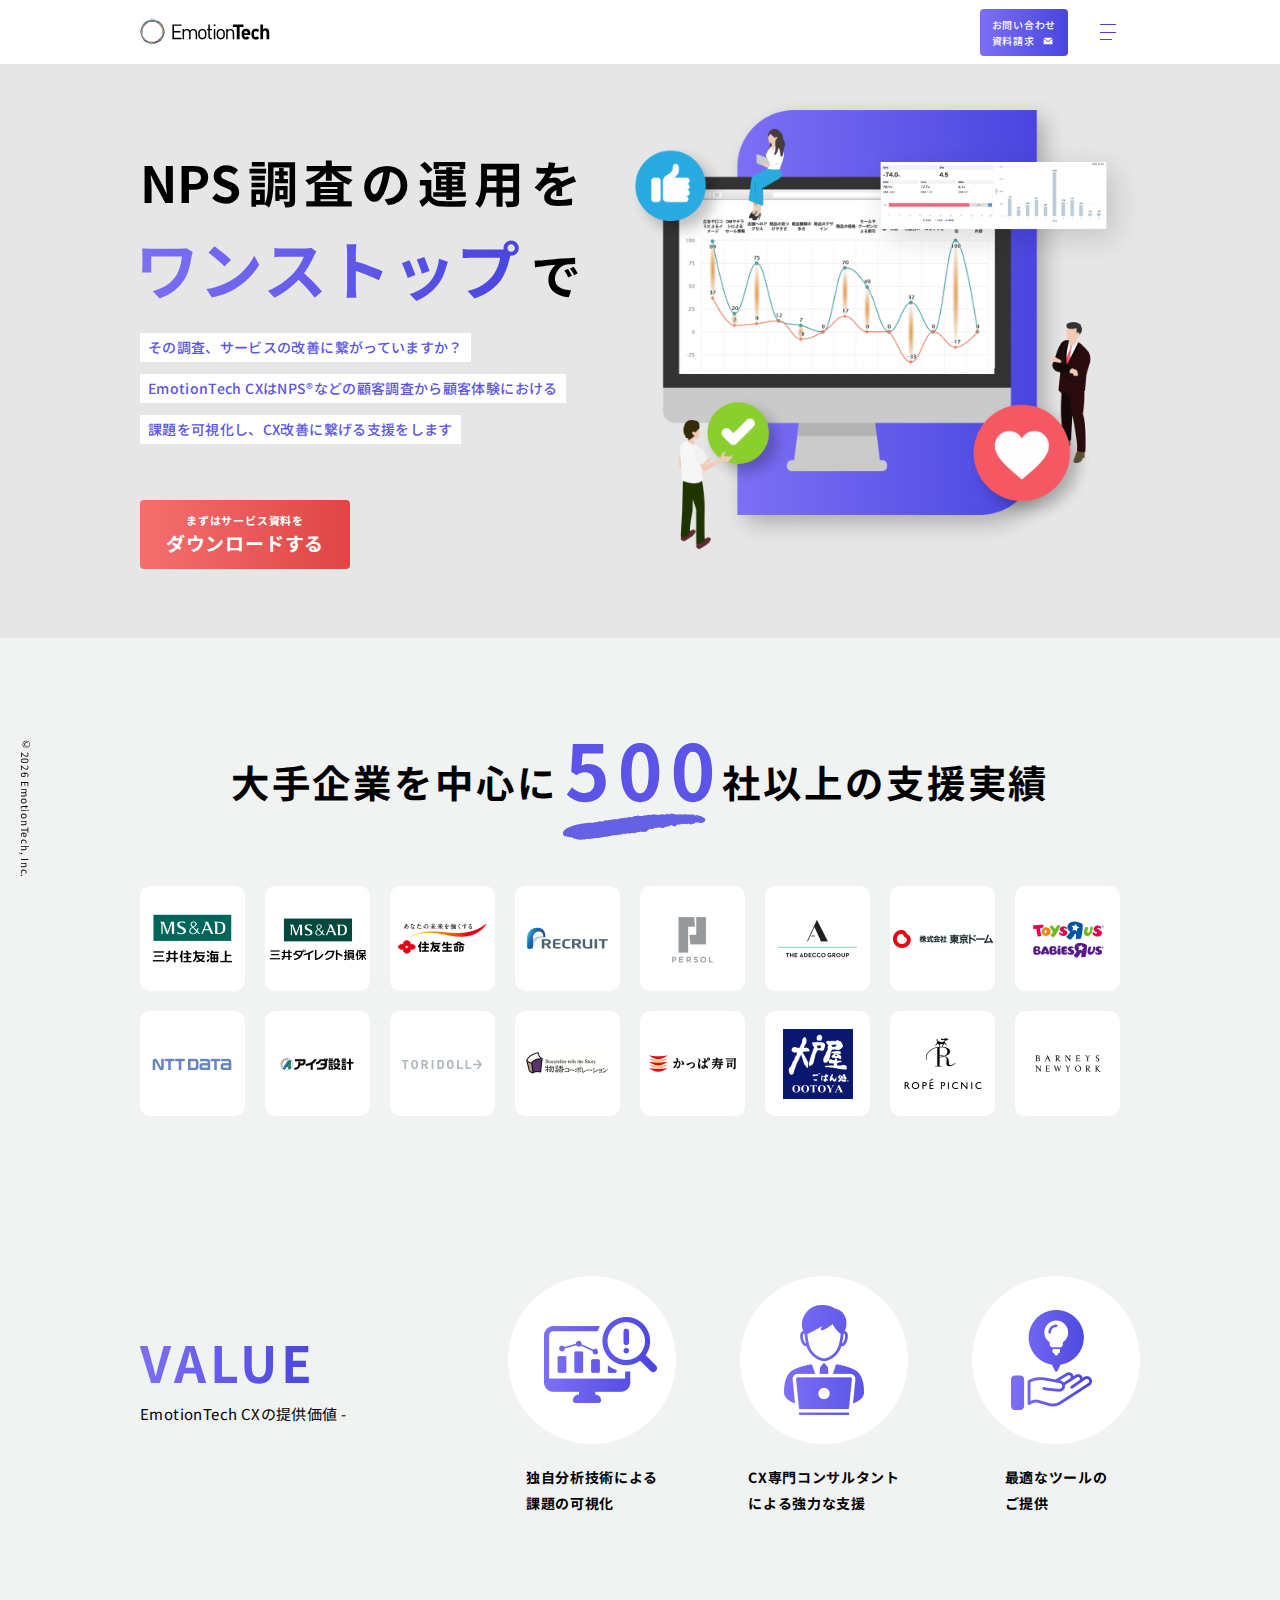
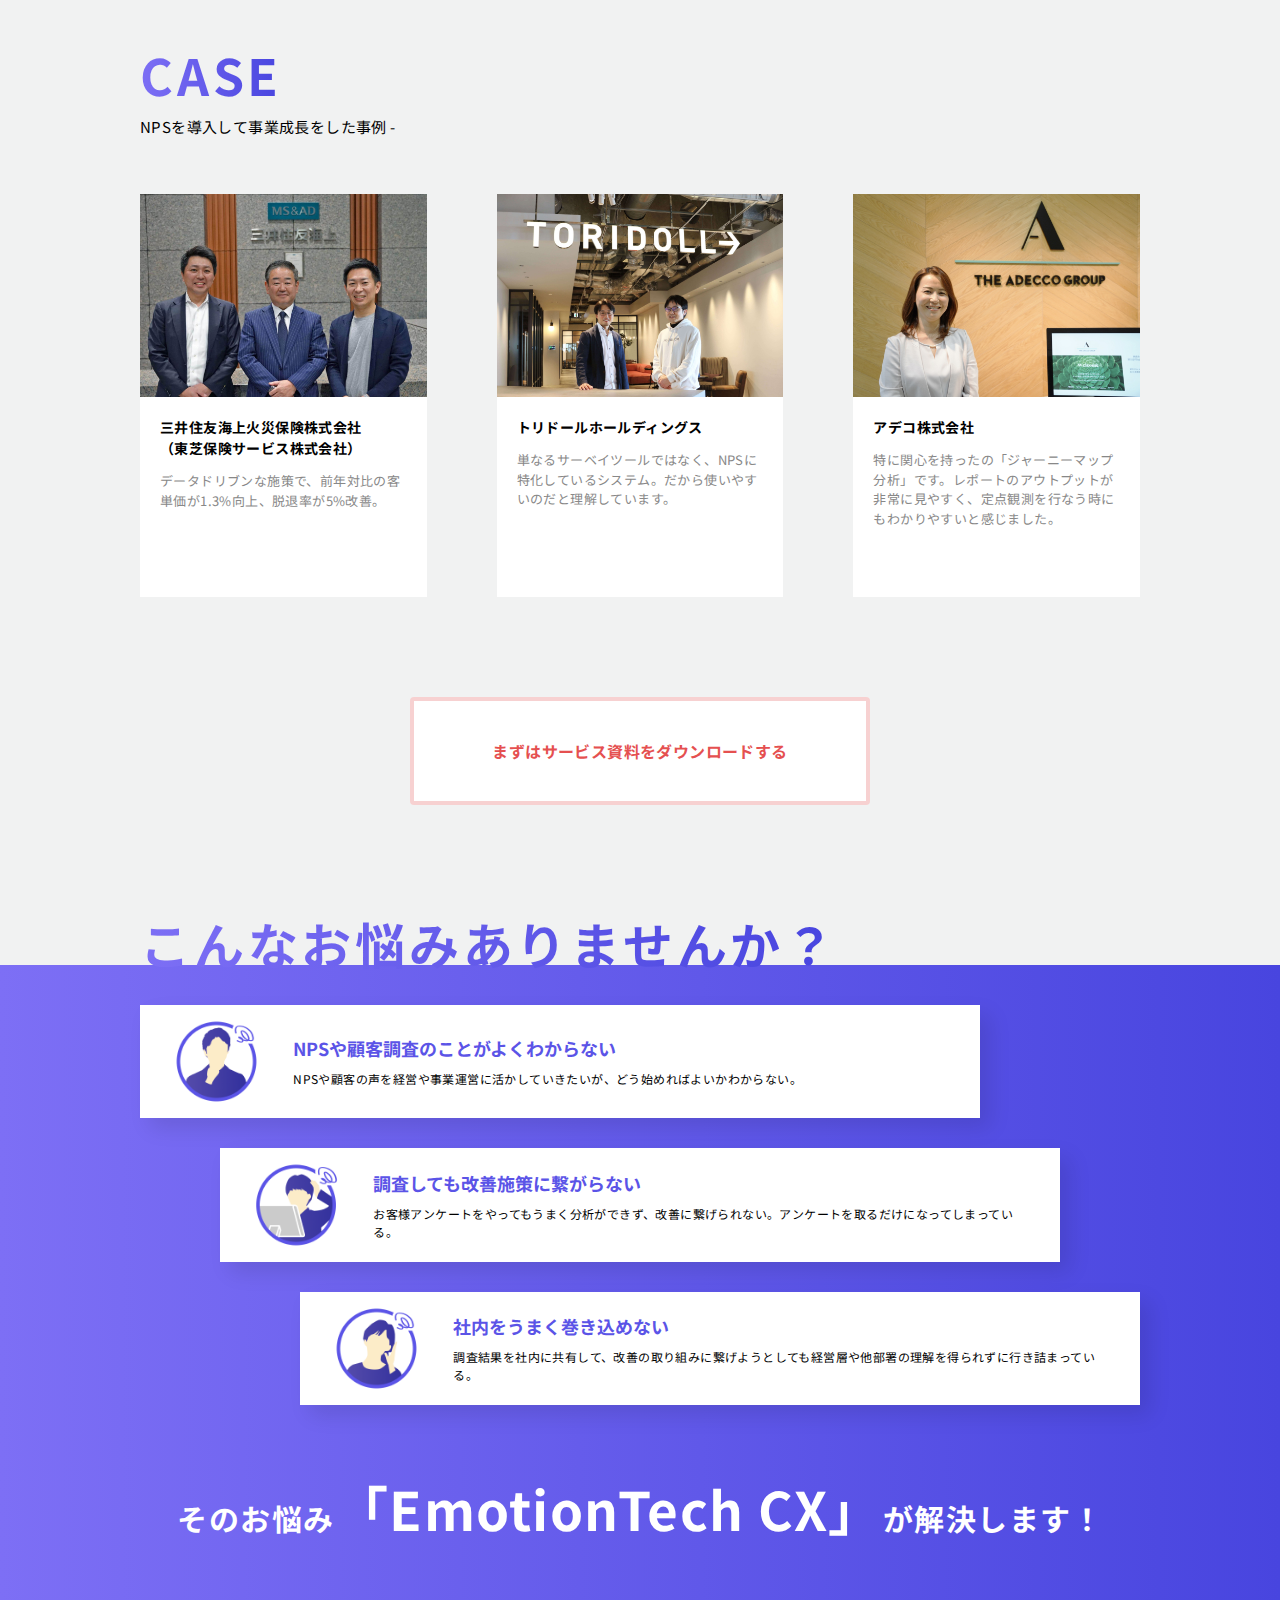
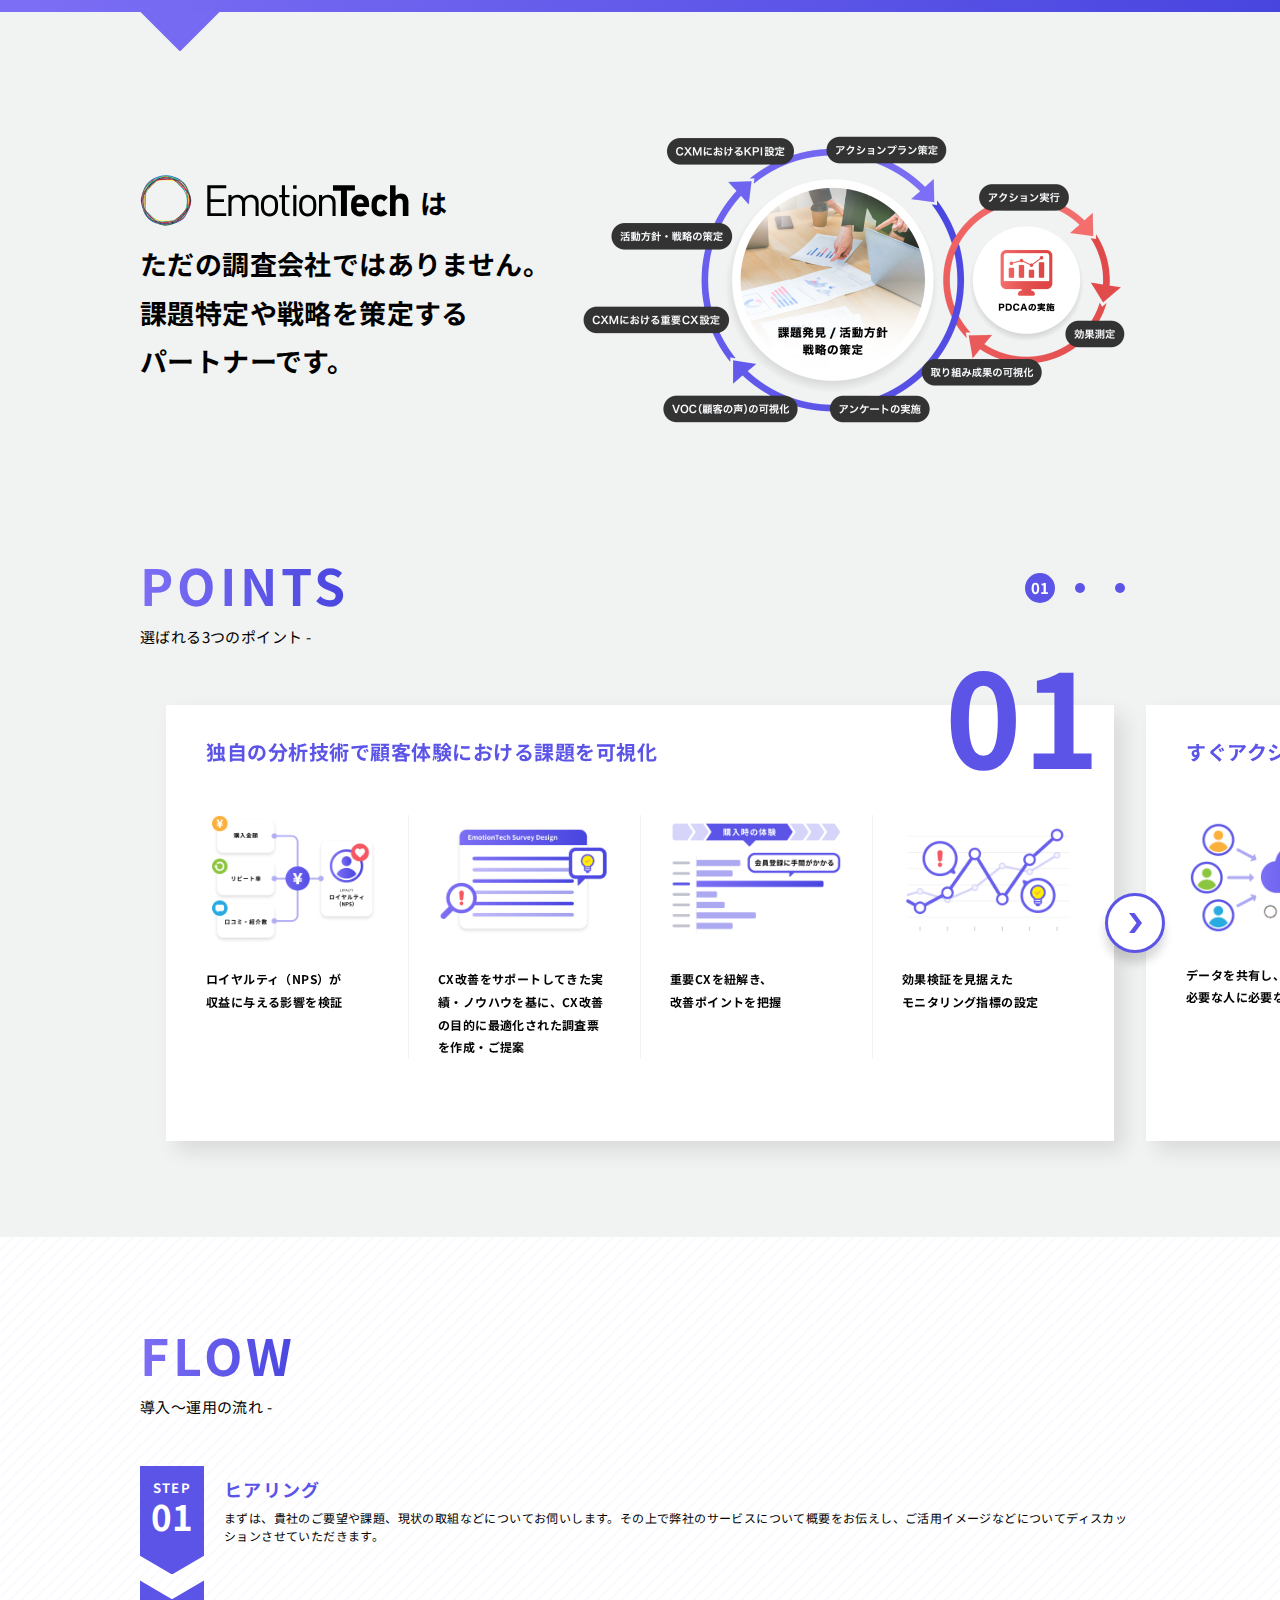
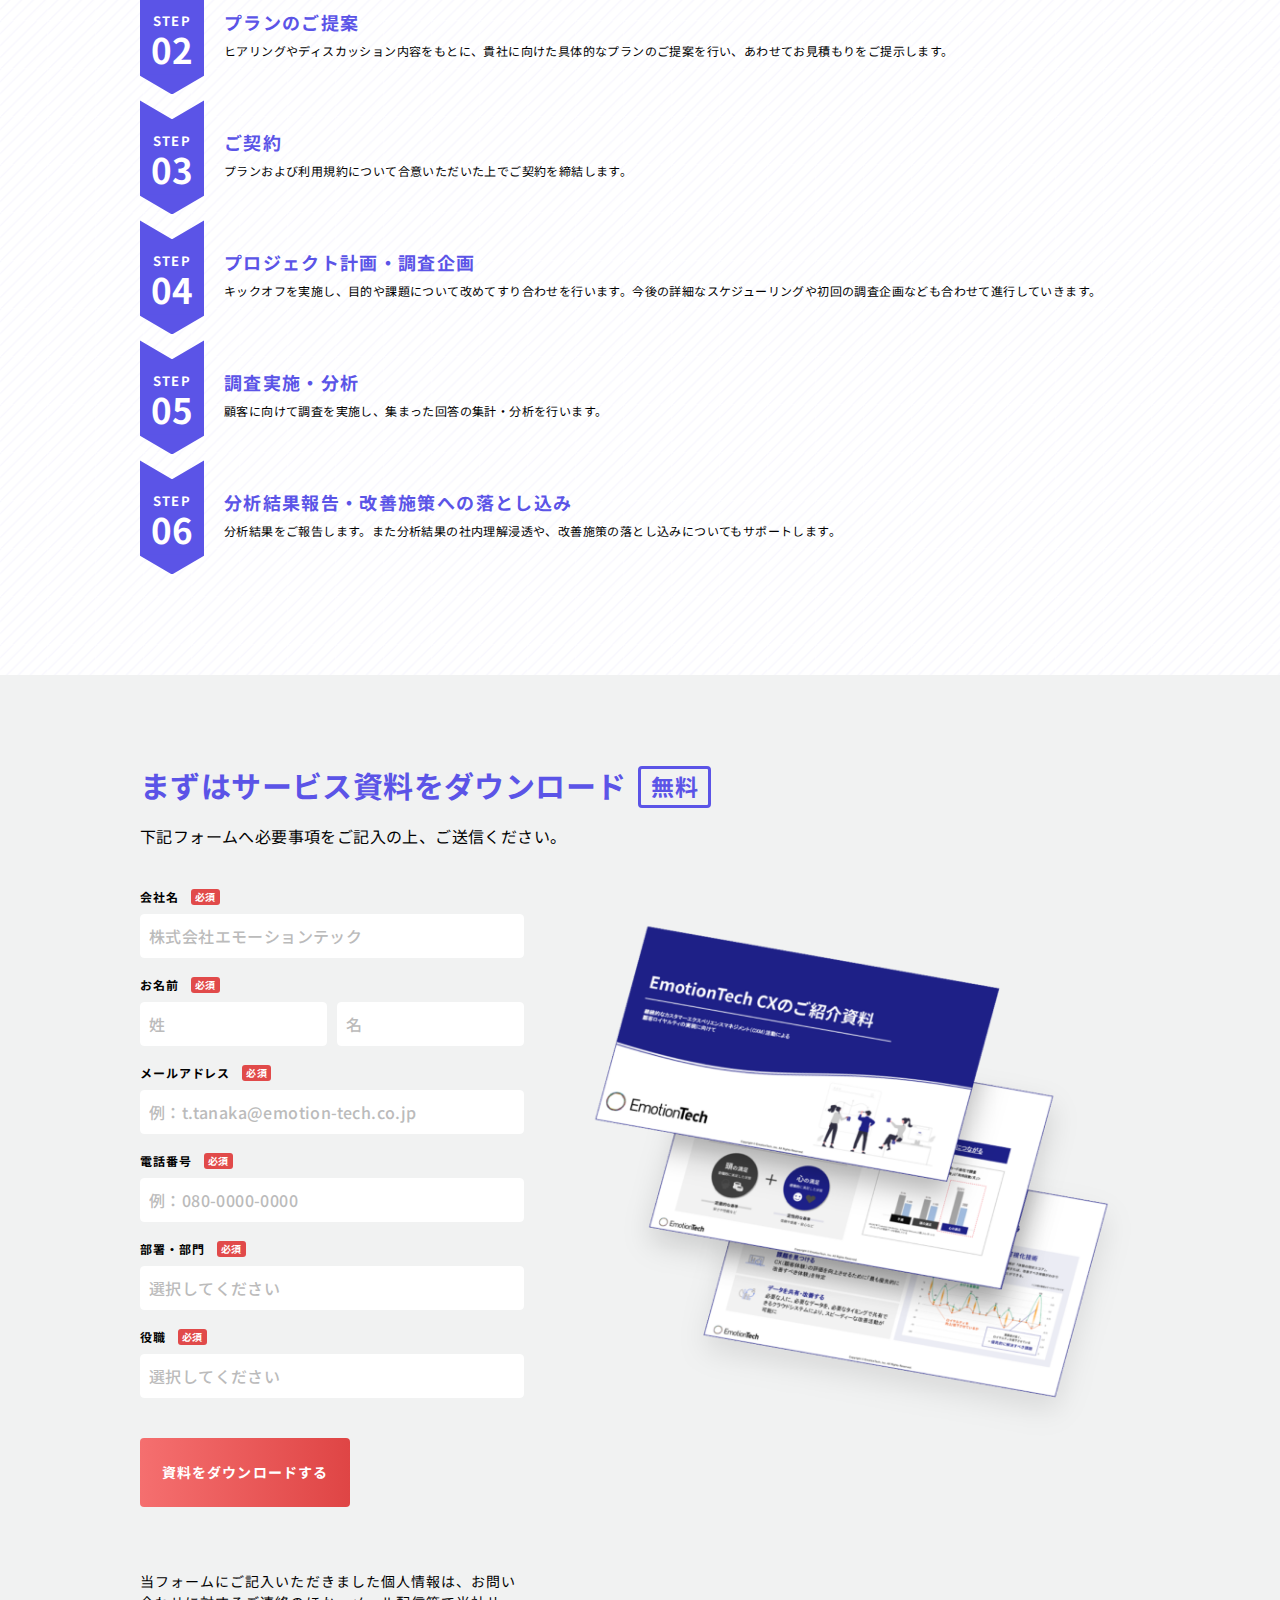
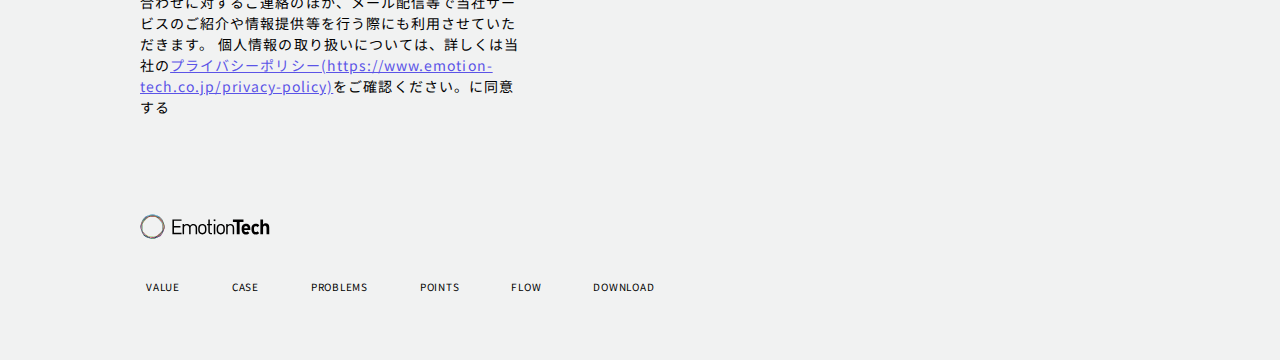
==== commit 15cda1c2: "[fix] ダウンロードフォームを修正" ====
--- a/lp/628d0c71169dddfee8c977e7ee55aa65ff82da113ef3327742a045887d516f91/index.html
+++ b/lp/628d0c71169dddfee8c977e7ee55aa65ff82da113ef3327742a045887d516f91/index.html
@@ -3,16 +3,19 @@
   <head>
     <meta charset="utf-8">
     <meta name="viewport" content="width=device-width, initial-scale=1">
-    <meta name="format-detection" content="telephone=no,address=no,email=no">
-    <meta name="description" content="※ここにディスクリプションを記述">
-    <meta name="keywords" content="顧客調査, NPS調査, 課題, 可視化, CX改善">
+    <meta name="format-detection" content="telephone=no, address=no, email=no">
+    <meta name="description" content="NPS調査の運用をワンストップで｜EmotionTech">
+    <meta name="keywords" content="EmotionTech, 顧客調査, NPS調査, 課題, 可視化, CX改善, 分析, 解析, 戦略策定">
+
     <!-- basic OGP -->
+    <meta property="og:locale" content="ja_JP" />
+    <meta property="og:site_name" content="EmotionTech">
+    <meta property="og:type" content="website">
     <meta property="og:title" content="EmotionTech">
-    <meta property="og:description" content="※ここにディスクリプションを記述">
+    <meta property="og:description" content="NPS調査の運用をワンストップで｜EmotionTech">
     <meta property="og:url" content="https://xxxxxx/">
-    <meta property="og:image" content="https://xxxxxx/assets/image/thumbnail.png">
-    <meta property="og:type" content="website">
-    <meta property="og:site_name" content="EmotionTech"><!-- /basic OGP -->
+    <meta property="og:image" content="https://xxxxxx/assets/image/logo_emotion-tech_ogp_for-sns.png"><!-- /basic OGP -->
+
     <link rel="canonical" href="https://xxxxxx/">
     <!-- Place `favicon.ico` in the root directory. -->
     <link rel="icon" href="./assets/image/favicon.ico">
@@ -23,6 +26,7 @@
     <link rel="stylesheet" href="./assets/css/style.css">
     <link rel="stylesheet" href="./assets/css/slick.css">
     <link rel="stylesheet" href="./assets/css/slick-theme.css">
+
     <title>EmotionTech</title>
   </head>
 
@@ -463,7 +467,7 @@
                       </div>
                       <div class="Flow__stepRightContent">
                         <h3 class="Flow__stepTitle">ご契約</h3>
-                        <p class="Flow__stepText">プランおよび利用規約について合意いただいた上でご契約を締結します</p>
+                        <p class="Flow__stepText">プランおよび利用規約について合意いただいた上でご契約を締結します。</p>
                       </div>
                     </div>
                   </li>
@@ -517,7 +521,7 @@
               <div class="Download__formAndDocument">
                 <div class="Download__form">
                   <!-- Salesforceのメールフォーム -->
-                  <iframe id="test" src="https://lp.emotion-tech.co.jp/l/849993/2023-07-07/3gxm5r" width="100%" height="500" type="text/html" frameborder="0" allowTransparency="true" style="border: 0"></iframe>
+                  <!-- <iframe id="test" src="https://lp.emotion-tech.co.jp/l/849993/2023-07-07/3gxm5r" width="100%" height="500" type="text/html" frameborder="0" allowTransparency="true" style="border: 0"></iframe> -->
                   <form action="" class="form form-mail -download">
                     <div class="form-section -input">
                       <dl class="form-list -layer1">
@@ -532,18 +536,18 @@
                         <div class="form-list-item-set">
                           <div class="form-list-item -req -yourNameSei">
                             <dt class="form-list-item-title">
-                              <label class="form-list-item-title-label" for="form-your-name-sei">姓</label>
+                              <label class="form-list-item-title-label" for="form-your-name-sei">お名前</label>
                             </dt>
                             <dd class="form-list-item-data">
-                              <input type="text" placeholder="田中" id="form-your-name-sei" class="form-list-item-data-content -text">
+                              <input type="text" placeholder="姓" id="form-your-name-sei" class="form-list-item-data-content -text">
                             </dd>
                           </div>
-                          <div class="form-list-item -req -yourNameMei">
+                          <div class="form-list-item -yourNameMei">
                             <dt class="form-list-item-title">
-                              <label class="form-list-item-title-label" for="form-your-name-mei">名</label>
+                              <label class="form-list-item-title-label" for="form-your-name-mei"> </label>
                             </dt>
                             <dd class="form-list-item-data">
-                              <input type="text" placeholder="太郎" id="form-your-name-mei" class="form-list-item-data-content -text">
+                              <input type="text" placeholder="名" id="form-your-name-mei" class="form-list-item-data-content -text">
                             </dd>
                           </div>
                         </div>
@@ -552,7 +556,7 @@
                             <label class="form-list-item-title-label" for="form-your-email">メールアドレス</label>
                           </dt>
                           <dd class="form-list-item-data">
-                            <input type="email" placeholder="info@emotion-tech.co.jp" id="form-your-email" class="form-list-item-data-content -text">
+                            <input type="email" placeholder="例：t.tanaka@emotion-tech.co.jp" id="form-your-email" class="form-list-item-data-content -text">
                           </dd>
                         </div>
                         <div class="form-list-item -req -yourTel">
@@ -560,35 +564,35 @@
                             <label class="form-list-item-title-label" for="form-your-tel">電話番号</label>
                           </dt>
                           <dd class="form-list-item-data">
-                            <input type="tel" placeholder="0123-456-7890" id="form-your-tel" class="form-list-item-data-content -text">
+                            <input type="tel" placeholder="例：080-0000-0000" id="form-your-tel" class="form-list-item-data-content -text">
                           </dd>
                         </div>
-                        <div class="form-list-item -any -yourDepartment">
+                        <div class="form-list-item -req -yourDepartment">
                           <dt class="form-list-item-title">
                             <label class="form-list-item-title-label" for="form-your-department">部署・部門</label>
                           </dt>
                           <dd class="form-list-item-data">
-                            <input type="text" placeholder="広報部" id="form-your-department" class="form-list-item-data-content -text">
+                            <input type="text" placeholder="選択してください" id="form-your-department" class="form-list-item-data-content -text">
                           </dd>
                         </div>
-                        <div class="form-list-item -any -yourPost">
+                        <div class="form-list-item -req -yourPost">
                           <dt class="form-list-item-title">
                             <label class="form-list-item-title-label" for="form-your-post">役職</label>
                           </dt>
                           <dd class="form-list-item-data">
-                            <input type="text" placeholder="主任" id="form-your-post" class="form-list-item-data-content -text">
+                            <input type="text" placeholder="選択してください" id="form-your-post" class="form-list-item-data-content -text">
                           </dd>
                         </div>
                       </dl>
-                    </div>
-                    <div class="form-section -privacyPolicy">
-                      <div class="form-privacy-policy">
-                        <p class=""><a class="text-link -noMarginLeft" href="#" target="_blank" ontouchstart="">プライバシーポリシー</a>に同意する</p>
-                      </div>
                     </div>
                     <div class="form-section -submit">
                       <div class="form-btn -formContact">
                         <button class="button-send"><span class="button-text">資料をダウンロードする</span></button>
+                      </div>
+                    </div>
+                    <div class="form-section -privacyPolicy">
+                      <div class="form-privacy-policy">
+                        <p class="form-privacy-policy-text">当フォームにご記入いただきました個人情報は、お問い合わせに対するご連絡のほか、メール配信等で当社サービスのご紹介や情報提供等を行う際にも利用させていただきます。 個人情報の取り扱いについては、詳しくは当社の<a class="text-link -noMarginLeft" href="#" target="_blank" ontouchstart="">プライバシーポリシー(https://www.emotion-tech.co.jp/privacy-policy)</a>をご確認ください。に同意する</p>
                       </div>
                     </div>
                   </form>
--- a/lp/628d0c71169dddfee8c977e7ee55aa65ff82da113ef3327742a045887d516f91/assets/css/style.css
+++ b/lp/628d0c71169dddfee8c977e7ee55aa65ff82da113ef3327742a045887d516f91/assets/css/style.css
@@ -7509,6 +7509,8 @@
   }
 }
 
+/* -----▼ メールフォームのスタイル ▼----- */
+
 /* 共通 */
 .form-list-item + .form-list-item {
 }
@@ -7602,28 +7604,6 @@
 }
 
 /* 共通 */
-.form-mail .form-section.-privacyPolicy {
-}
-/* スマホのみ */
-@media only screen and (max-width: 767px) {
-  .form-mail .form-section.-privacyPolicy {
-    margin-top: 30px;
-  }
-}
-/* タブレットのみ */
-@media only screen and (min-width: 768px) and (max-width: 1100px) {
-  .form-mail .form-section.-privacyPolicy {
-    margin-top: 30px;
-  }
-}
-/* PCのみ */
-@media only screen and (min-width: 1101px) {
-  .form-mail .form-section.-privacyPolicy {
-    margin-top: 30px;
-  }
-}
-
-/* 共通 */
 .form-mail .form-section.-submit {
 }
 /* スマホのみ */
@@ -7635,12 +7615,34 @@
 /* タブレットのみ */
 @media only screen and (min-width: 768px) and (max-width: 1100px) {
   .form-mail .form-section.-submit {
+    margin-top: 40px;
+  }
+}
+/* PCのみ */
+@media only screen and (min-width: 1101px) {
+  .form-mail .form-section.-submit {
+    margin-top: 40px;
+  }
+}
+
+/* 共通 */
+.form-mail .form-section.-privacyPolicy {
+}
+/* スマホのみ */
+@media only screen and (max-width: 767px) {
+  .form-mail .form-section.-privacyPolicy {
+    margin-top: 40px;
+  }
+}
+/* タブレットのみ */
+@media only screen and (min-width: 768px) and (max-width: 1100px) {
+  .form-mail .form-section.-privacyPolicy {
     margin-top: 64px;
   }
 }
 /* PCのみ */
 @media only screen and (min-width: 1101px) {
-  .form-mail .form-section.-submit {
+  .form-mail .form-section.-privacyPolicy {
     margin-top: 64px;
   }
 }
@@ -7941,21 +7943,25 @@
 /* スマホのみ */
 @media only screen and (max-width: 767px) {
   .form-list-item-set {
-  }
-}
-/* タブレットのみ */
-@media only screen and (min-width: 768px) and (max-width: 1100px) {
-  .form-list-item-set {
-    align-items: center;
+    align-items: end;
     display: flex;
     justify-content: space-between;
     gap: 10px;
   }
 }
-/* PCのみ */
-@media only screen and (min-width: 1101px) {
+/* タブレットのみ */
+@media only screen and (min-width: 768px) and (max-width: 1100px) {
   .form-list-item-set {
-    align-items: center;
+    align-items: end;
+    display: flex;
+    justify-content: space-between;
+    gap: 10px;
+  }
+}
+/* PCのみ */
+@media only screen and (min-width: 1101px) {
+  .form-list-item-set {
+    align-items: end;
     display: flex;
     justify-content: space-between;
     gap: 10px;
@@ -8065,6 +8071,179 @@
     letter-spacing: var(--ls-xxl);
   }
 }
+
+/* 共通 */
+.form-privacy-policy-text {
+}
+/* スマホのみ */
+@media only screen and (max-width: 767px) {
+  .form-privacy-policy-text {
+    font-size: var(--fs-s);
+    letter-spacing: var(--ls-xxl);
+  }
+}
+/* タブレットのみ */
+@media only screen and (min-width: 768px) and (max-width: 1100px) {
+  .form-privacy-policy-text {
+    font-size: var(--fs-s);
+    letter-spacing: var(--ls-xxl);
+  }
+}
+/* PCのみ */
+@media only screen and (min-width: 1101px) {
+  .form-privacy-policy-text {
+    font-size: var(--fs-s);
+    letter-spacing: var(--ls-xxl);
+  }
+}
+
+/* 共通 */
+.text-link {
+  color: var(--c-primary);
+  text-decoration: underline;
+}
+/* スマホのみ */
+@media only screen and (max-width: 767px) {
+  .text-link {
+  }
+}
+/* タブレットのみ */
+@media only screen and (min-width: 768px) and (max-width: 1100px) {
+  .text-link {
+  }
+}
+/* PCのみ */
+@media only screen and (min-width: 1101px) {
+  .text-link {
+  }
+}
+/* -----▲ メールフォームのスタイル ▲----- */
+
+/* -----▼ メールフォームのスタイル（Pardot用） ▼----- */
+.Download__form iframe {
+  height: 640px !important;
+}
+
+/* 共通 */
+div[id^="error_for_"] + .form-field:not(.first_name) {
+}
+/* スマホのみ */
+@media only screen and (max-width: 767px) {
+  div[id^="error_for_"] + .form-field:not(.first_name) {
+    margin-top: 22px !important;
+  }
+}
+/* タブレットのみ */
+@media only screen and (min-width: 768px) and (max-width: 1100px) {
+  div[id^="error_for_"] + .form-field:not(.first_name) {
+    margin-top: 18px !important;
+  }
+}
+/* PCのみ */
+@media only screen and (min-width: 1101px) {
+  div[id^="error_for_"] + .form-field:not(.first_name) {
+    margin-top: 18px !important;
+  }
+}
+
+/* 共通 */
+.form-field:not(.first_name) .field-label + input {
+}
+/* スマホのみ */
+@media only screen and (max-width: 767px) {
+  .form-field:not(.first_name) .field-label + input {
+    margin-top: 4px;
+  }
+}
+/* タブレットのみ */
+@media only screen and (min-width: 768px) and (max-width: 1100px) {
+  .form-field:not(.first_name) .field-label + input {
+    margin-top: 8px;
+  }
+}
+/* PCのみ */
+@media only screen and (min-width: 1101px) {
+  .form-field:not(.first_name) .field-label + input {
+    margin-top: 8px;
+  }
+}
+
+/* 共通 */
+.submit {
+}
+/* スマホのみ */
+@media only screen and (max-width: 767px) {
+  .submit {
+    margin-top: 30px;
+  }
+}
+/* タブレットのみ */
+@media only screen and (min-width: 768px) and (max-width: 1100px) {
+  .submit {
+    margin-top: 30px;
+  }
+}
+/* PCのみ */
+@media only screen and (min-width: 1101px) {
+  .submit {
+    margin-top: 30px;
+  }
+}
+
+/* 共通 */
+.pardot-section__foot {
+}
+/* スマホのみ */
+@media only screen and (max-width: 767px) {
+  .pardot-section__foot {
+    margin-top: 40px;
+  }
+}
+/* タブレットのみ */
+@media only screen and (min-width: 768px) and (max-width: 1100px) {
+  .pardot-section__foot {
+    margin-top: 64px;
+  }
+}
+/* PCのみ */
+@media only screen and (min-width: 1101px) {
+  .pardot-section__foot {
+    margin-top: 64px;
+  }
+}
+
+/* TODO: Pardotのフォーム実装の続きはここから */
+
+/* 共通 */
+.form-list-item-title {
+  font-weight: var(--fw-bold);
+  white-space: nowrap;
+}
+/* スマホのみ */
+@media only screen and (max-width: 767px) {
+  .form-list-item-title {
+    font-size: var(--fs-xs);
+    letter-spacing: var(--ls-xxl);
+    line-height: var(--lh-m);
+  }
+}
+/* タブレットのみ */
+@media only screen and (min-width: 768px) and (max-width: 1100px) {
+  .form-list-item-title {
+    font-size: var(--fs-xs);
+    letter-spacing: var(--ls-xxl);
+    line-height: var(--lh-m);
+  }
+}
+/* PCのみ */
+@media only screen and (min-width: 1101px) {
+  .form-list-item-title {
+    font-size: var(--fs-xs);
+    letter-spacing: var(--ls-xxl);
+    line-height: var(--lh-m);
+  }
+}
+/* -----▲ メールフォームのスタイル（Pardot用） ▲----- */
 
 /* 共通 */
 .Download__document {
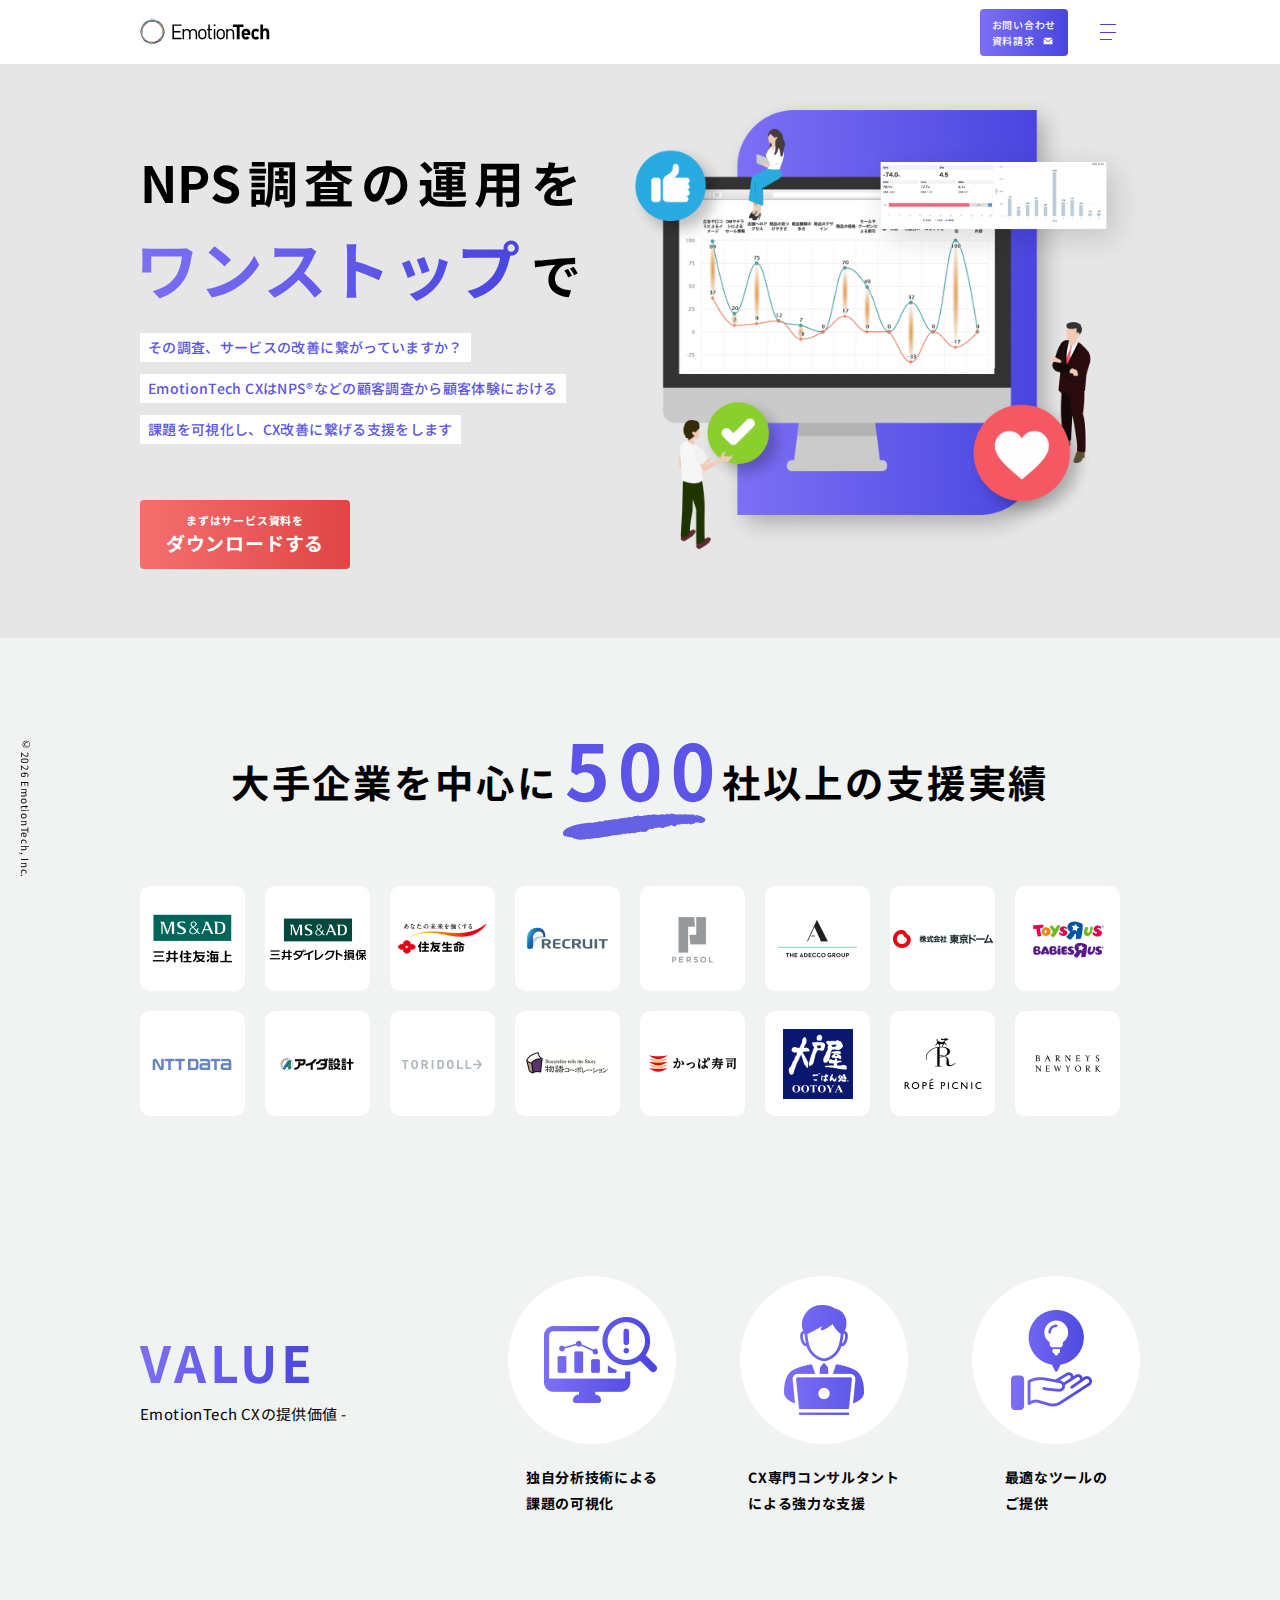
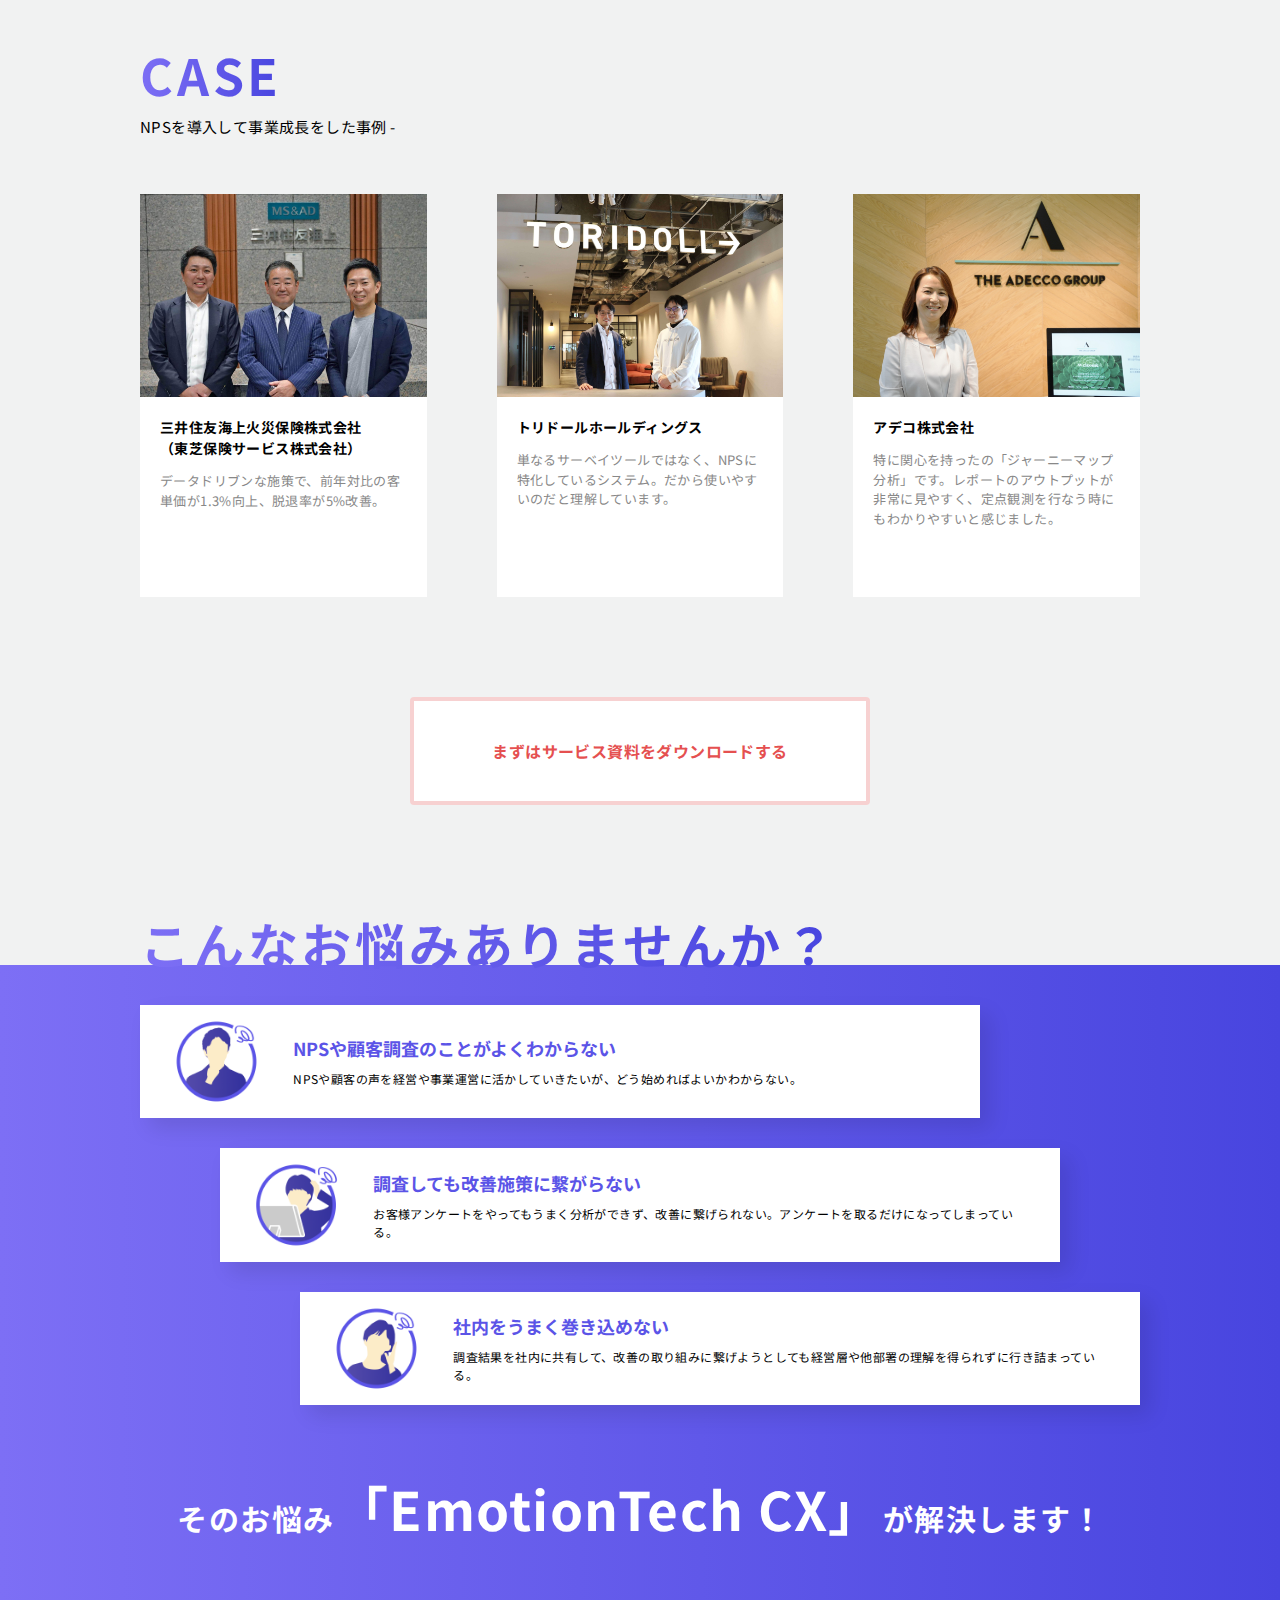
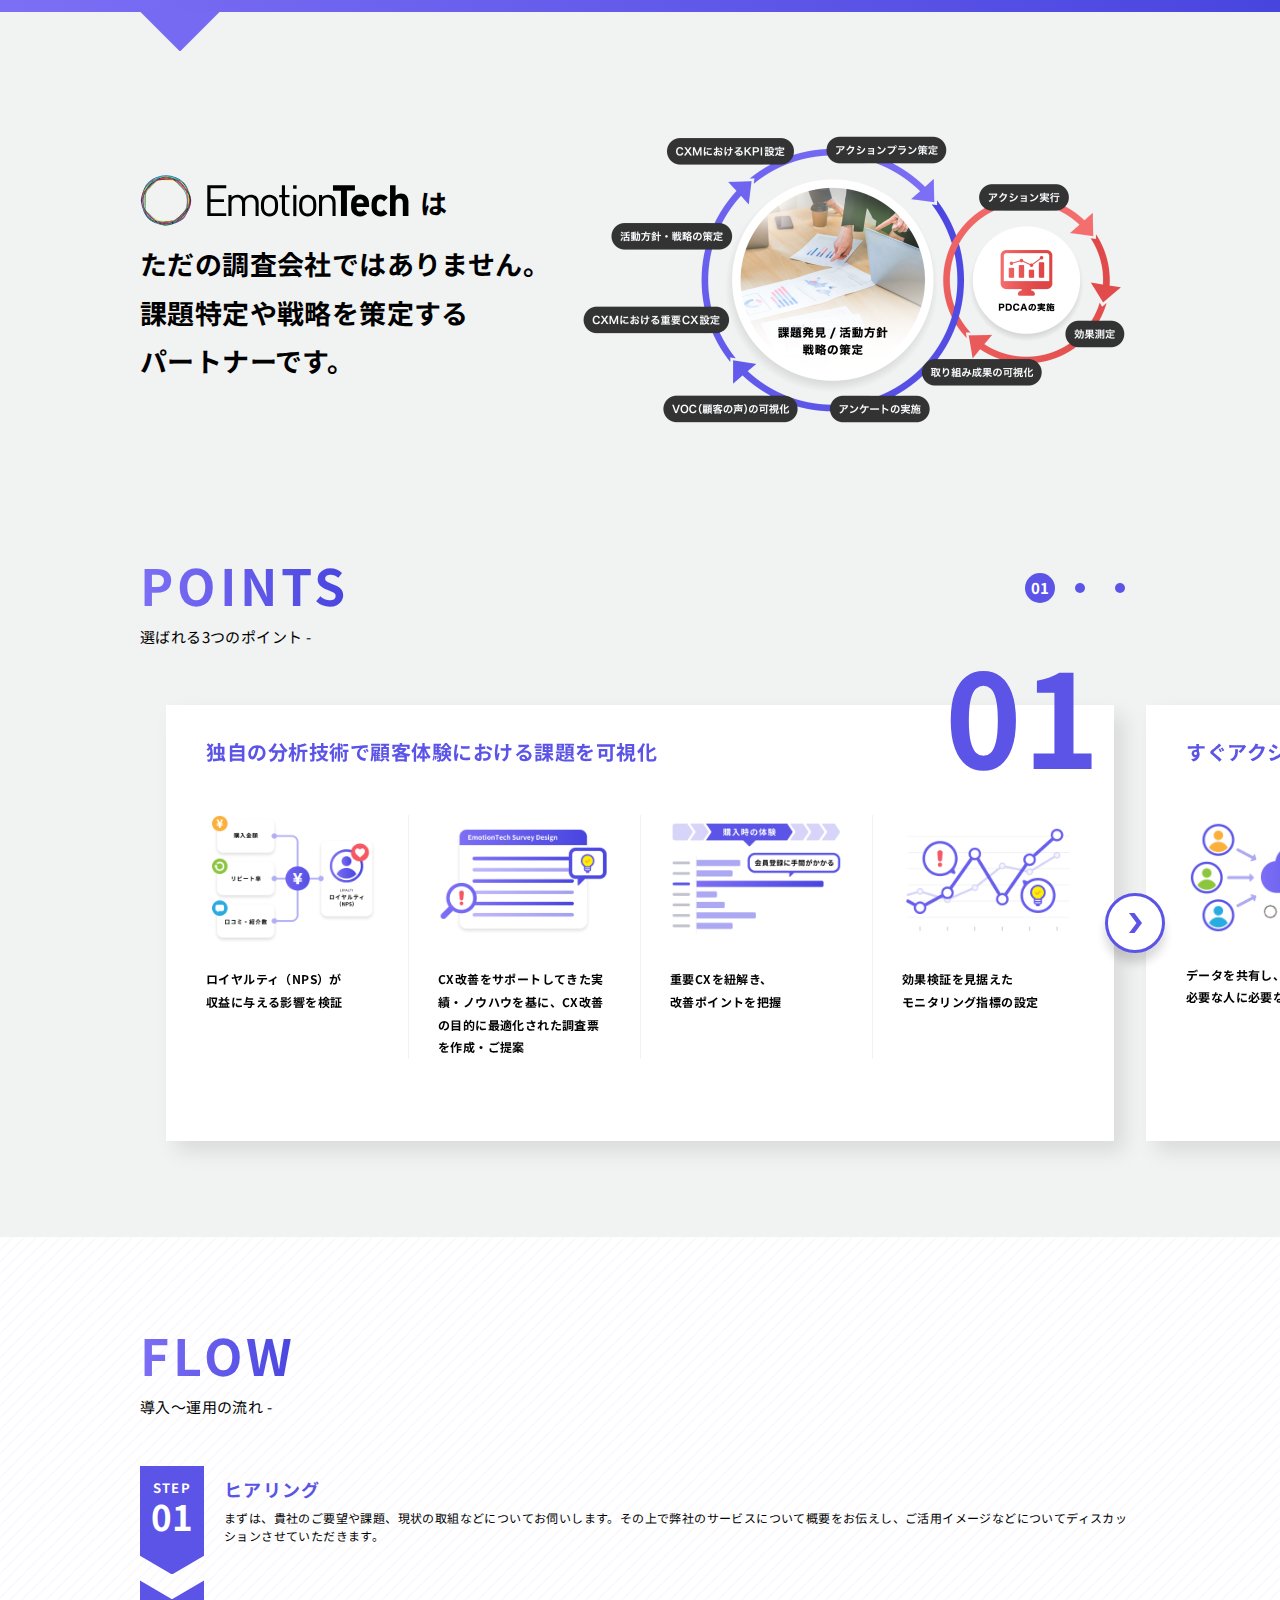
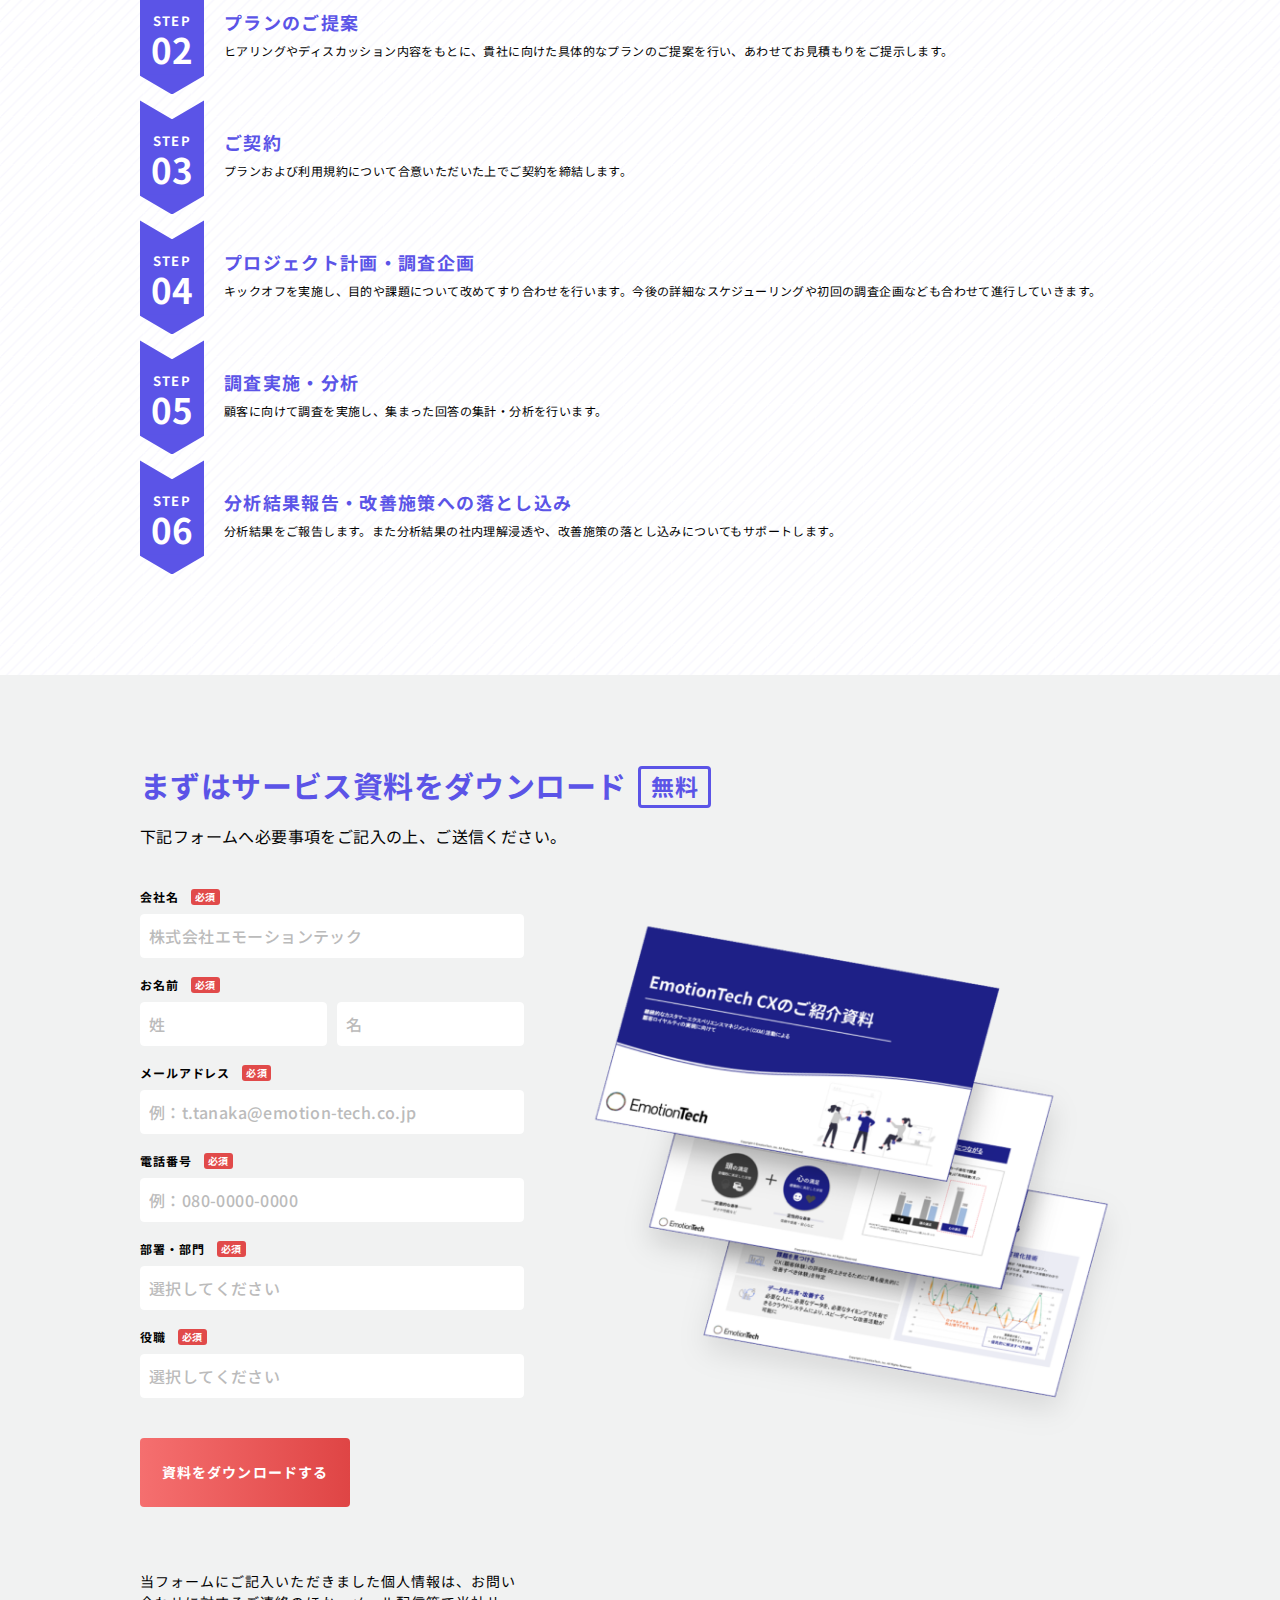
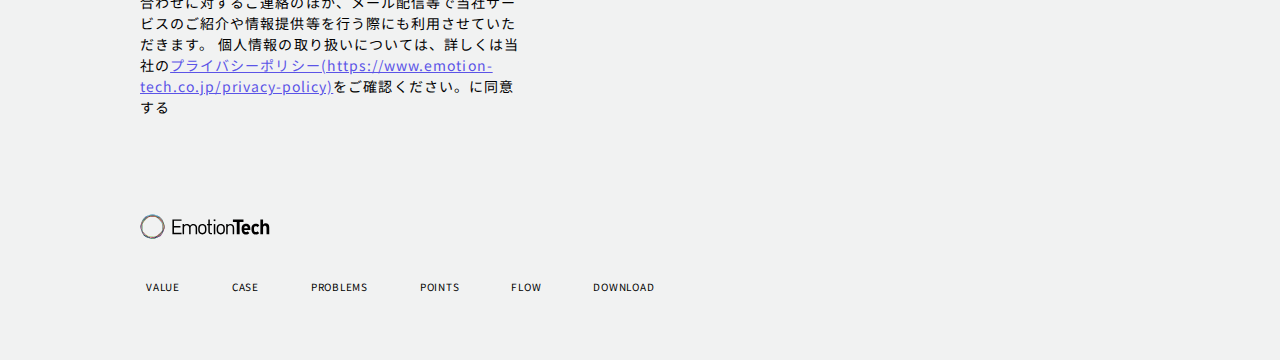
==== commit 835097a2: "[fix] CASEのリンクを修正" ====
--- a/lp/628d0c71169dddfee8c977e7ee55aa65ff82da113ef3327742a045887d516f91/index.html
+++ b/lp/628d0c71169dddfee8c977e7ee55aa65ff82da113ef3327742a045887d516f91/index.html
@@ -170,7 +170,7 @@
               <div class="Case__company">
                 <ul class="Case__companyList sliderCase">
                   <li class="Case__companyListItem">
-                    <a href="https://www.ms-ins.com/" target="_blank" rel="noopener noreferrer" ontouchstart="" class="Case__companyCardLink">
+                    <a href="https://emotion-tech.co.jp/case/2023/mitsuisumitomo/" target="_blank" rel="noopener noreferrer" ontouchstart="" class="Case__companyCardLink">
                       <div class="Case__companyCard">
                         <p class="Case__companyPhoto">
                           <img src="./assets/image/photo/photo_case_ms-ins.jpg" alt="三井住友海上火災保険株式会社のスタッフ" class="Case__companyPhotoImg">
@@ -186,7 +186,7 @@
                     </a>
                   </li>
                   <li class="Case__companyListItem">
-                    <a href="https://www.toridoll.com/" target="_blank" rel="noopener noreferrer" ontouchstart="" class="Case__companyCardLink">
+                    <a href="https://emotion-tech.co.jp/case/2021/toridoll/" target="_blank" rel="noopener noreferrer" ontouchstart="" class="Case__companyCardLink">
                       <div class="Case__companyCard">
                         <p class="Case__companyPhoto">
                           <img src="./assets/image/photo/photo_case_toridoll.jpg" alt="トリドールホールディングスのスタッフ" class="Case__companyPhotoImg">
@@ -202,7 +202,7 @@
                     </a>
                   </li>
                   <li class="Case__companyListItem">
-                    <a href="https://www.adeccogroup.jp/" target="_blank" rel="noopener noreferrer" ontouchstart="" class="Case__companyCardLink">
+                    <a href="https://emotion-tech.co.jp/case/2022/adecco/" target="_blank" rel="noopener noreferrer" ontouchstart="" class="Case__companyCardLink">
                       <div class="Case__companyCard">
                         <p class="Case__companyPhoto">
                           <img src="./assets/image/photo/photo_case_adeccogroup.jpg" alt="アデコ株式会社のスタッフ" class="Case__companyPhotoImg">
--- a/lp/628d0c71169dddfee8c977e7ee55aa65ff82da113ef3327742a045887d516f91/assets/css/style.css
+++ b/lp/628d0c71169dddfee8c977e7ee55aa65ff82da113ef3327742a045887d516f91/assets/css/style.css
@@ -2828,6 +2828,7 @@
 
 /* 共通 */
 .Case .slick-dots {
+  height: fit-content;
   text-align: right !important;
 }
 /* スマホのみ */
@@ -5227,6 +5228,7 @@
 
 /* 共通 */
 .Point .slick-dots {
+  height: fit-content;
   text-align: right !important;
 }
 /* スマホのみ */
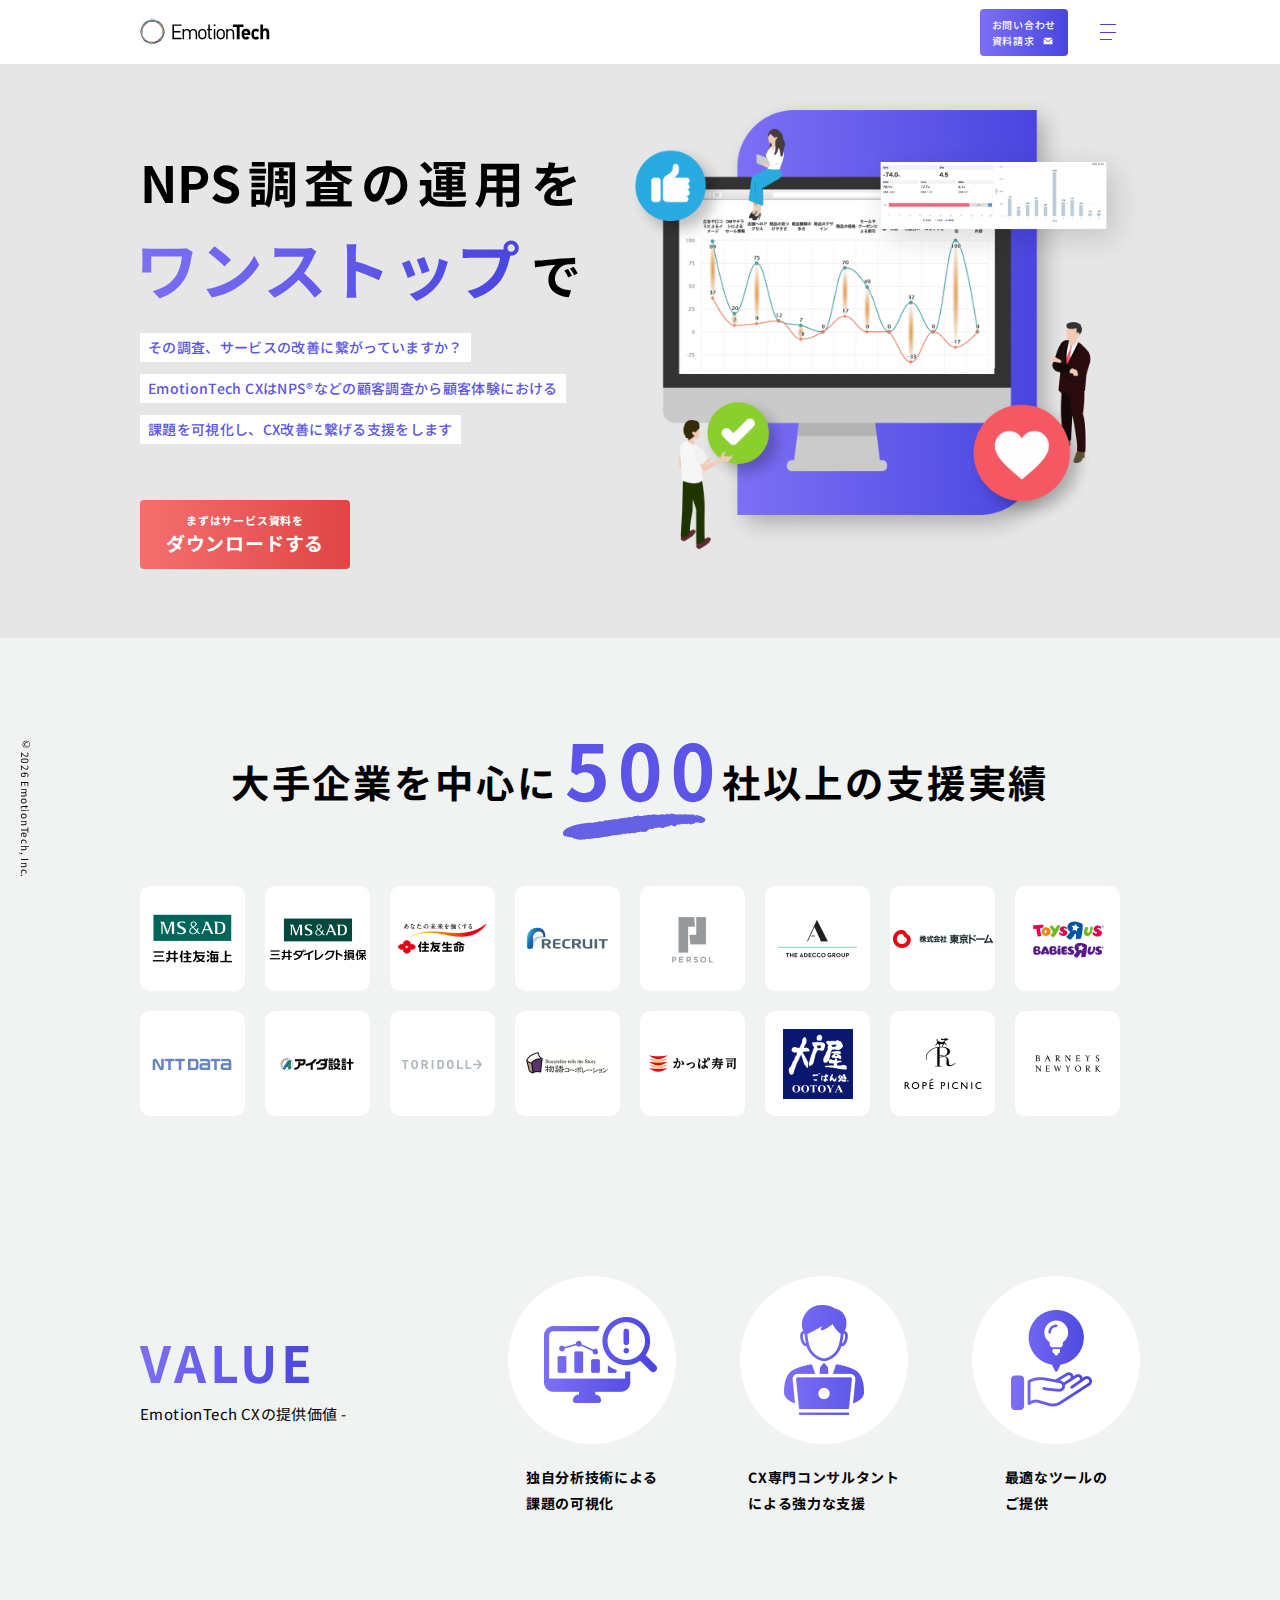
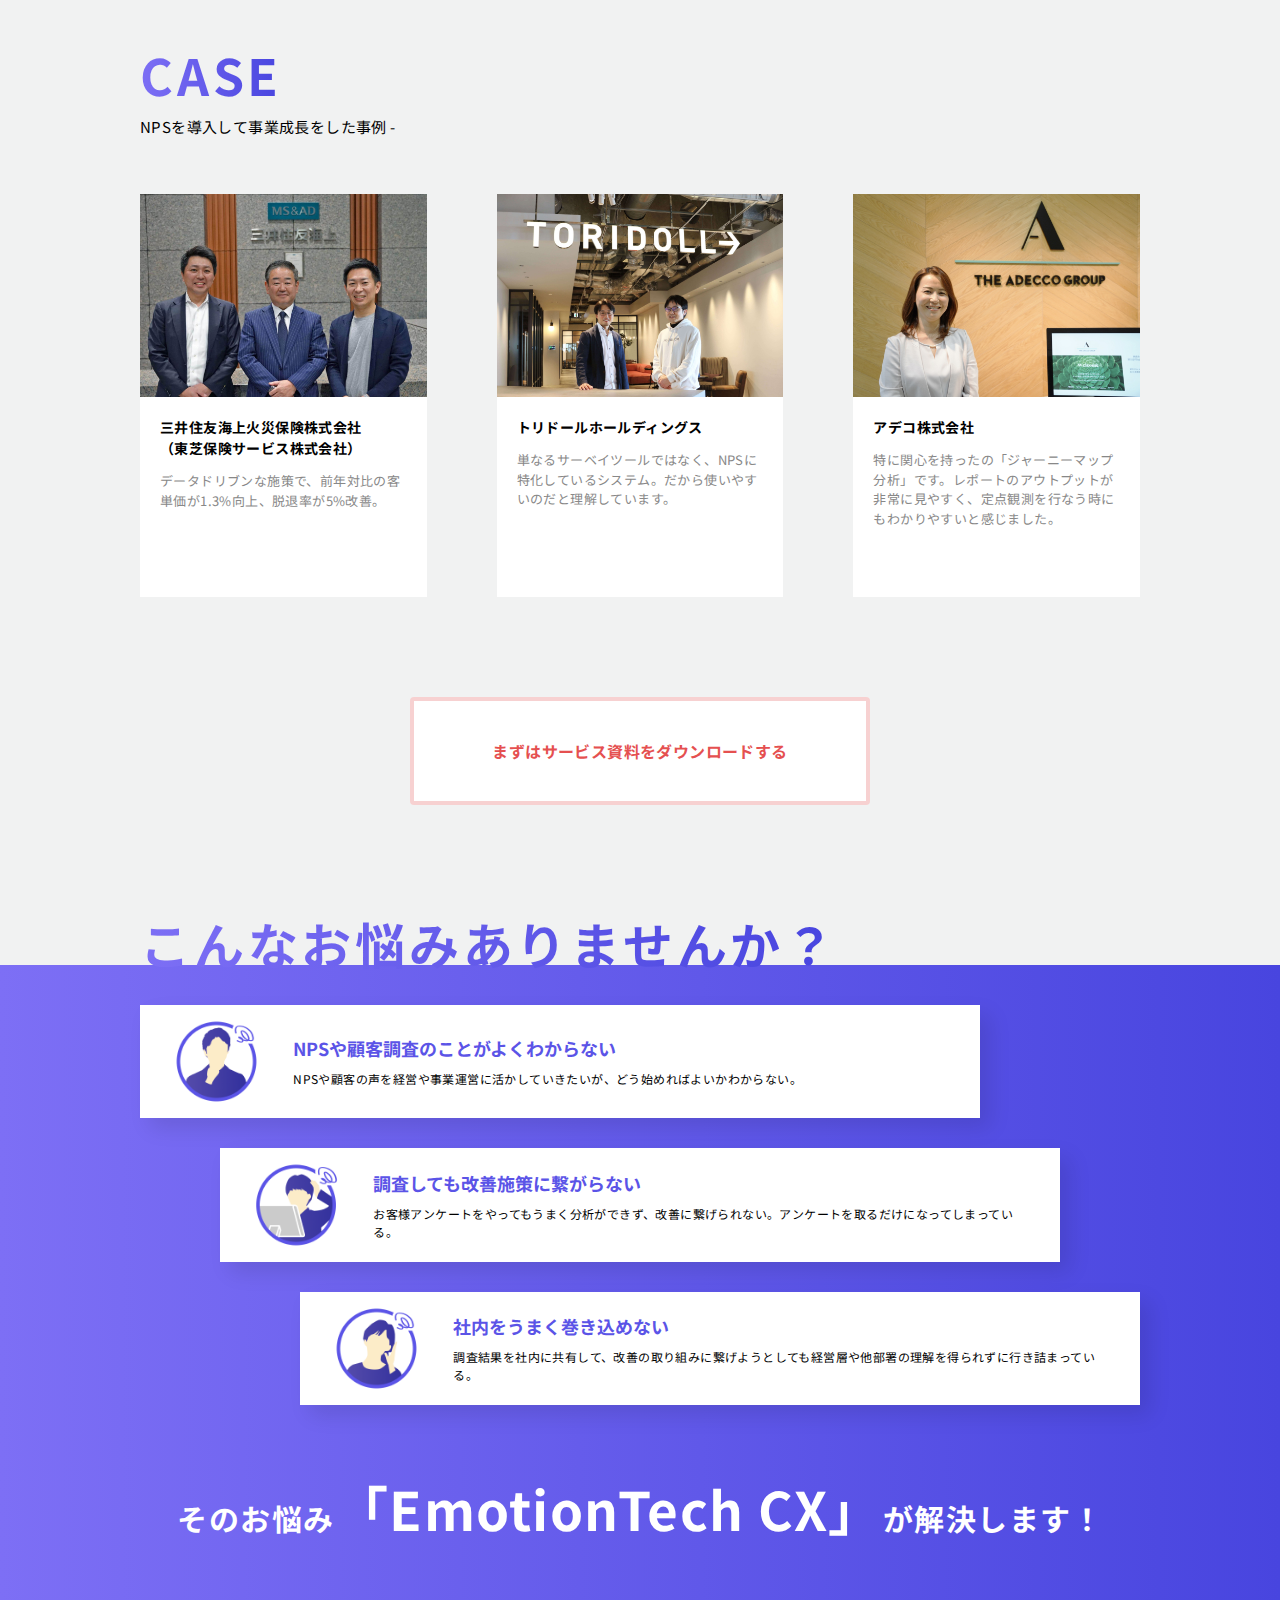
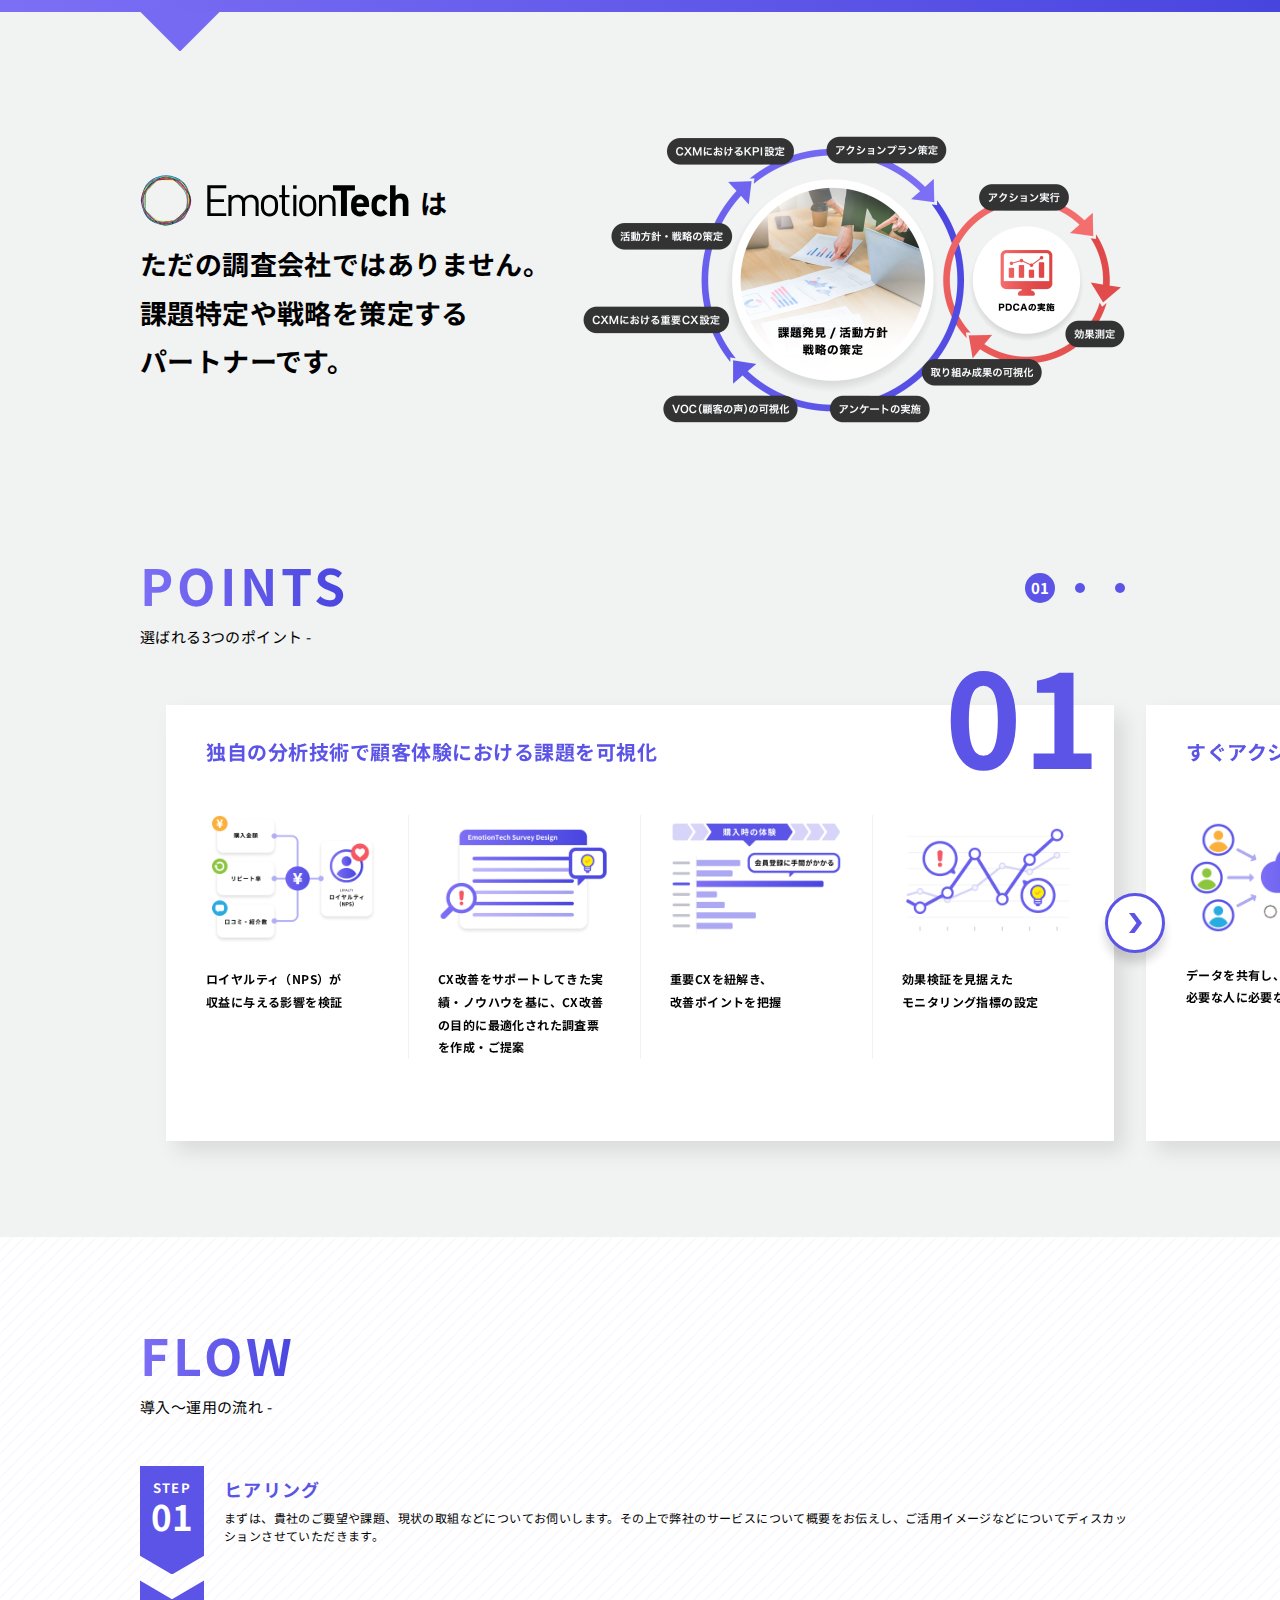
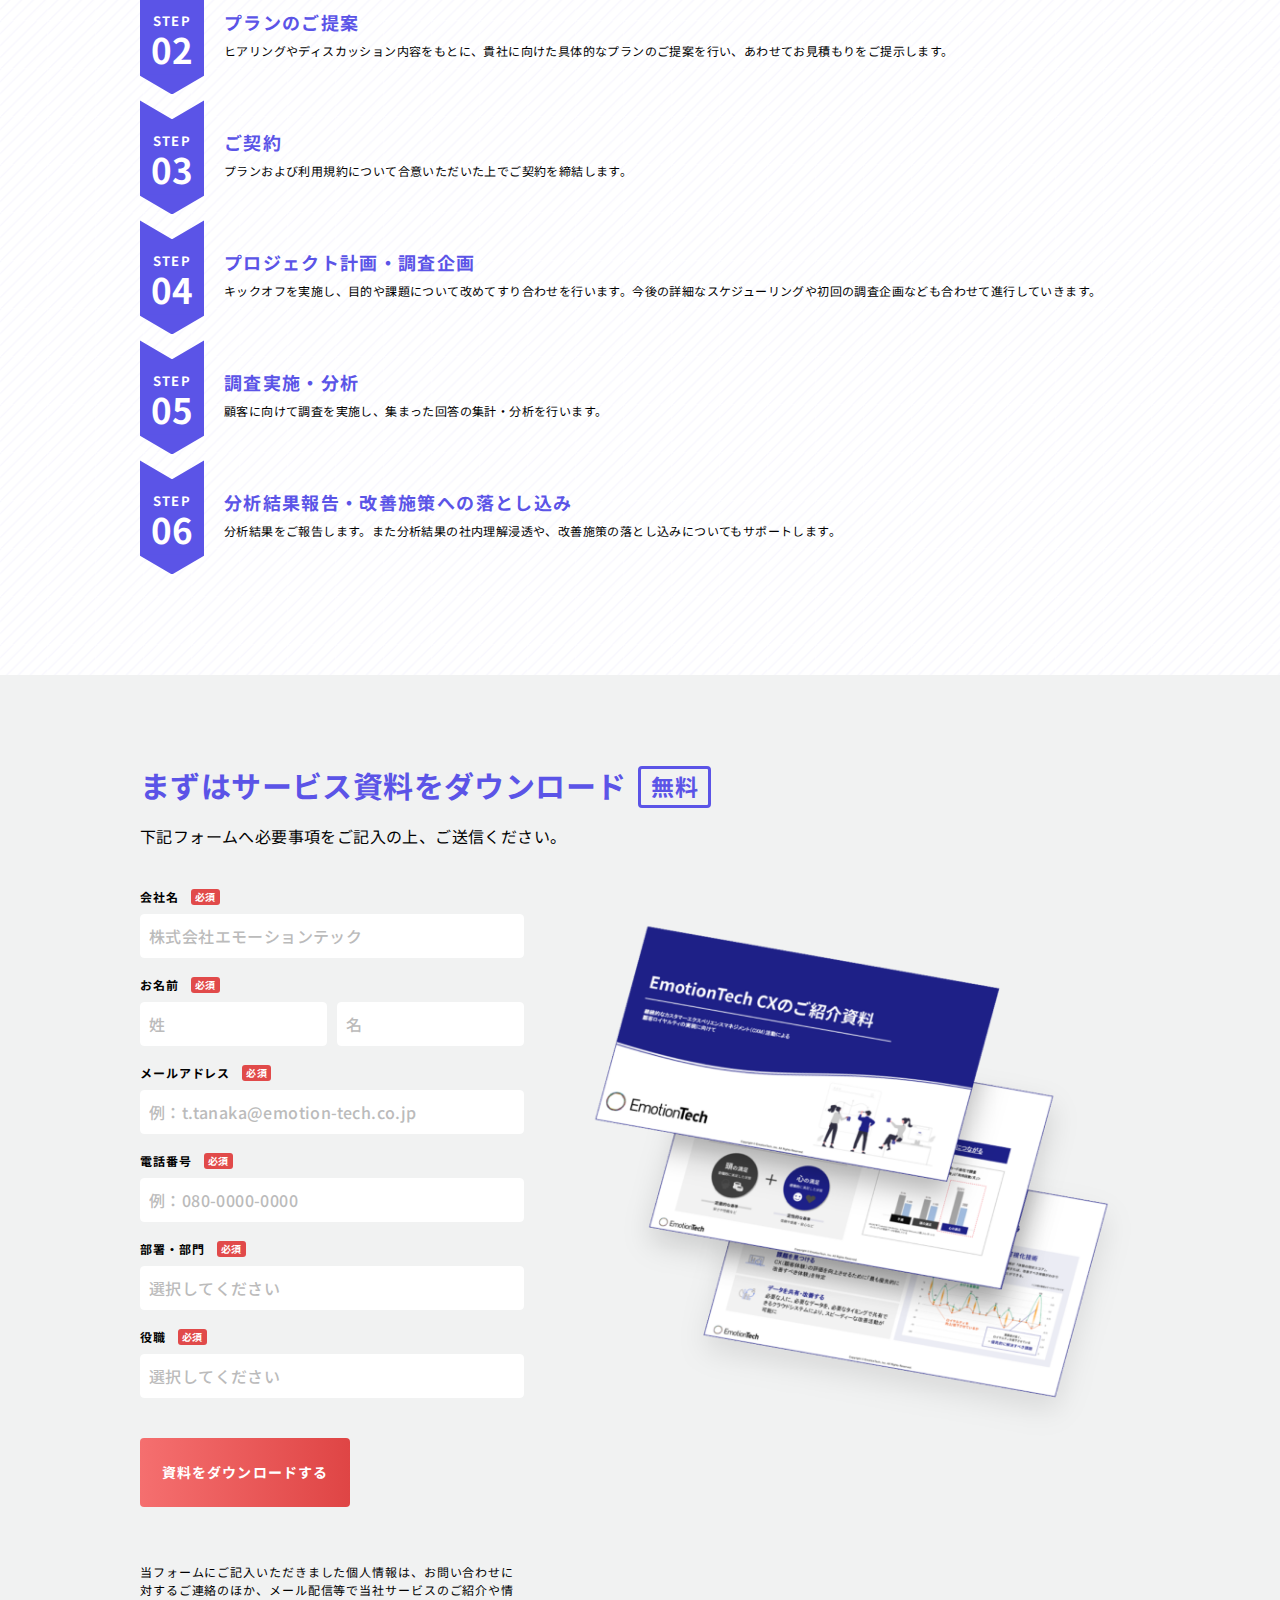
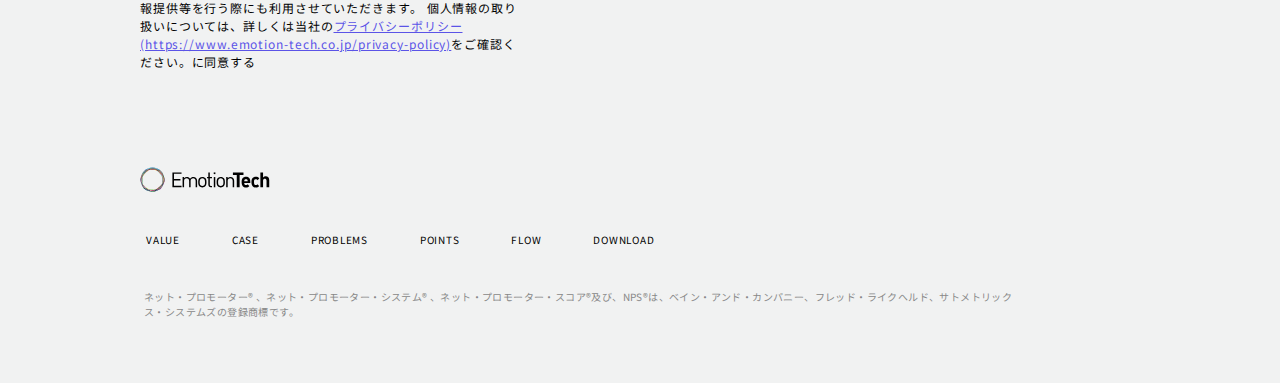
==== commit 5a2e9427: "[fix] フッターに商標に関する記述を追加" ====
--- a/lp/628d0c71169dddfee8c977e7ee55aa65ff82da113ef3327742a045887d516f91/index.html
+++ b/lp/628d0c71169dddfee8c977e7ee55aa65ff82da113ef3327742a045887d516f91/index.html
@@ -638,6 +638,7 @@
                   </li>
                 </ul>
               </div>
+              <p class="Footer__trademark">ネット・プロモーター® 、ネット・プロモーター・システム® 、ネット・プロモーター・スコア®及び、NPS®は、ベイン・アンド・カンパニー、フレッド・ライクヘルド、サトメトリックス・システムズの登録商標です。</p>
             </div>
             <p class="Footer__buttonUp"><a href="#" ontouchstart="" class="Footer__buttonUpLink"></a></p>
             <div class="Footer__copyright">
--- a/lp/628d0c71169dddfee8c977e7ee55aa65ff82da113ef3327742a045887d516f91/assets/css/style.css
+++ b/lp/628d0c71169dddfee8c977e7ee55aa65ff82da113ef3327742a045887d516f91/assets/css/style.css
@@ -7639,13 +7639,13 @@
 /* タブレットのみ */
 @media only screen and (min-width: 768px) and (max-width: 1100px) {
   .form-mail .form-section.-privacyPolicy {
-    margin-top: 64px;
+    margin-top: 56px;
   }
 }
 /* PCのみ */
 @media only screen and (min-width: 1101px) {
   .form-mail .form-section.-privacyPolicy {
-    margin-top: 64px;
+    margin-top: 56px;
   }
 }
 
@@ -8087,14 +8087,14 @@
 /* タブレットのみ */
 @media only screen and (min-width: 768px) and (max-width: 1100px) {
   .form-privacy-policy-text {
-    font-size: var(--fs-s);
+    font-size: var(--fs-xs);
     letter-spacing: var(--ls-xxl);
   }
 }
 /* PCのみ */
 @media only screen and (min-width: 1101px) {
   .form-privacy-policy-text {
-    font-size: var(--fs-s);
+    font-size: var(--fs-xs);
     letter-spacing: var(--ls-xxl);
   }
 }
@@ -8616,6 +8616,57 @@
   .Footer__sitemapLink:hover {
     color: var(--c-primary);
     text-decoration: underline;
+  }
+}
+
+/* 共通 */
+.Footer__sitemap + .Footer__trademark {
+}
+/* スマホのみ */
+@media only screen and (max-width: 767px) {
+  .Footer__sitemap + .Footer__trademark {
+    margin-top: 40px;
+  }
+}
+/* タブレットのみ */
+@media only screen and (min-width: 768px) and (max-width: 1100px) {
+  .Footer__sitemap + .Footer__trademark {
+    margin-top: 40px;
+  }
+}
+/* PCのみ */
+@media only screen and (min-width: 1101px) {
+  .Footer__sitemap + .Footer__trademark {
+    margin-top: 40px;
+  }
+}
+
+/* 共通 */
+.Footer__trademark {
+  color: var(--c-gray-gray07);
+}
+/* スマホのみ */
+@media only screen and (max-width: 767px) {
+  .Footer__trademark {
+    font-size: var(--fs-xxs);
+    padding-left: 32px;
+    padding-right: 64px;
+  }
+}
+/* タブレットのみ */
+@media only screen and (min-width: 768px) and (max-width: 1100px) {
+  .Footer__trademark {
+    font-size: var(--fs-xxs);
+    padding-left: 4px;
+    padding-right: 120px;
+  }
+}
+/* PCのみ */
+@media only screen and (min-width: 1101px) {
+  .Footer__trademark {
+    font-size: var(--fs-xxs);
+    padding-left: 4px;
+    padding-right: 120px;
   }
 }
 
@@ -8856,7 +8907,7 @@
 /* スマホのみ */
 @media only screen and (max-width: 767px) {
   .Footer__copyright {
-    bottom: 48px;
+    bottom: 38px;
     left: 20px;
     position: absolute;
   }
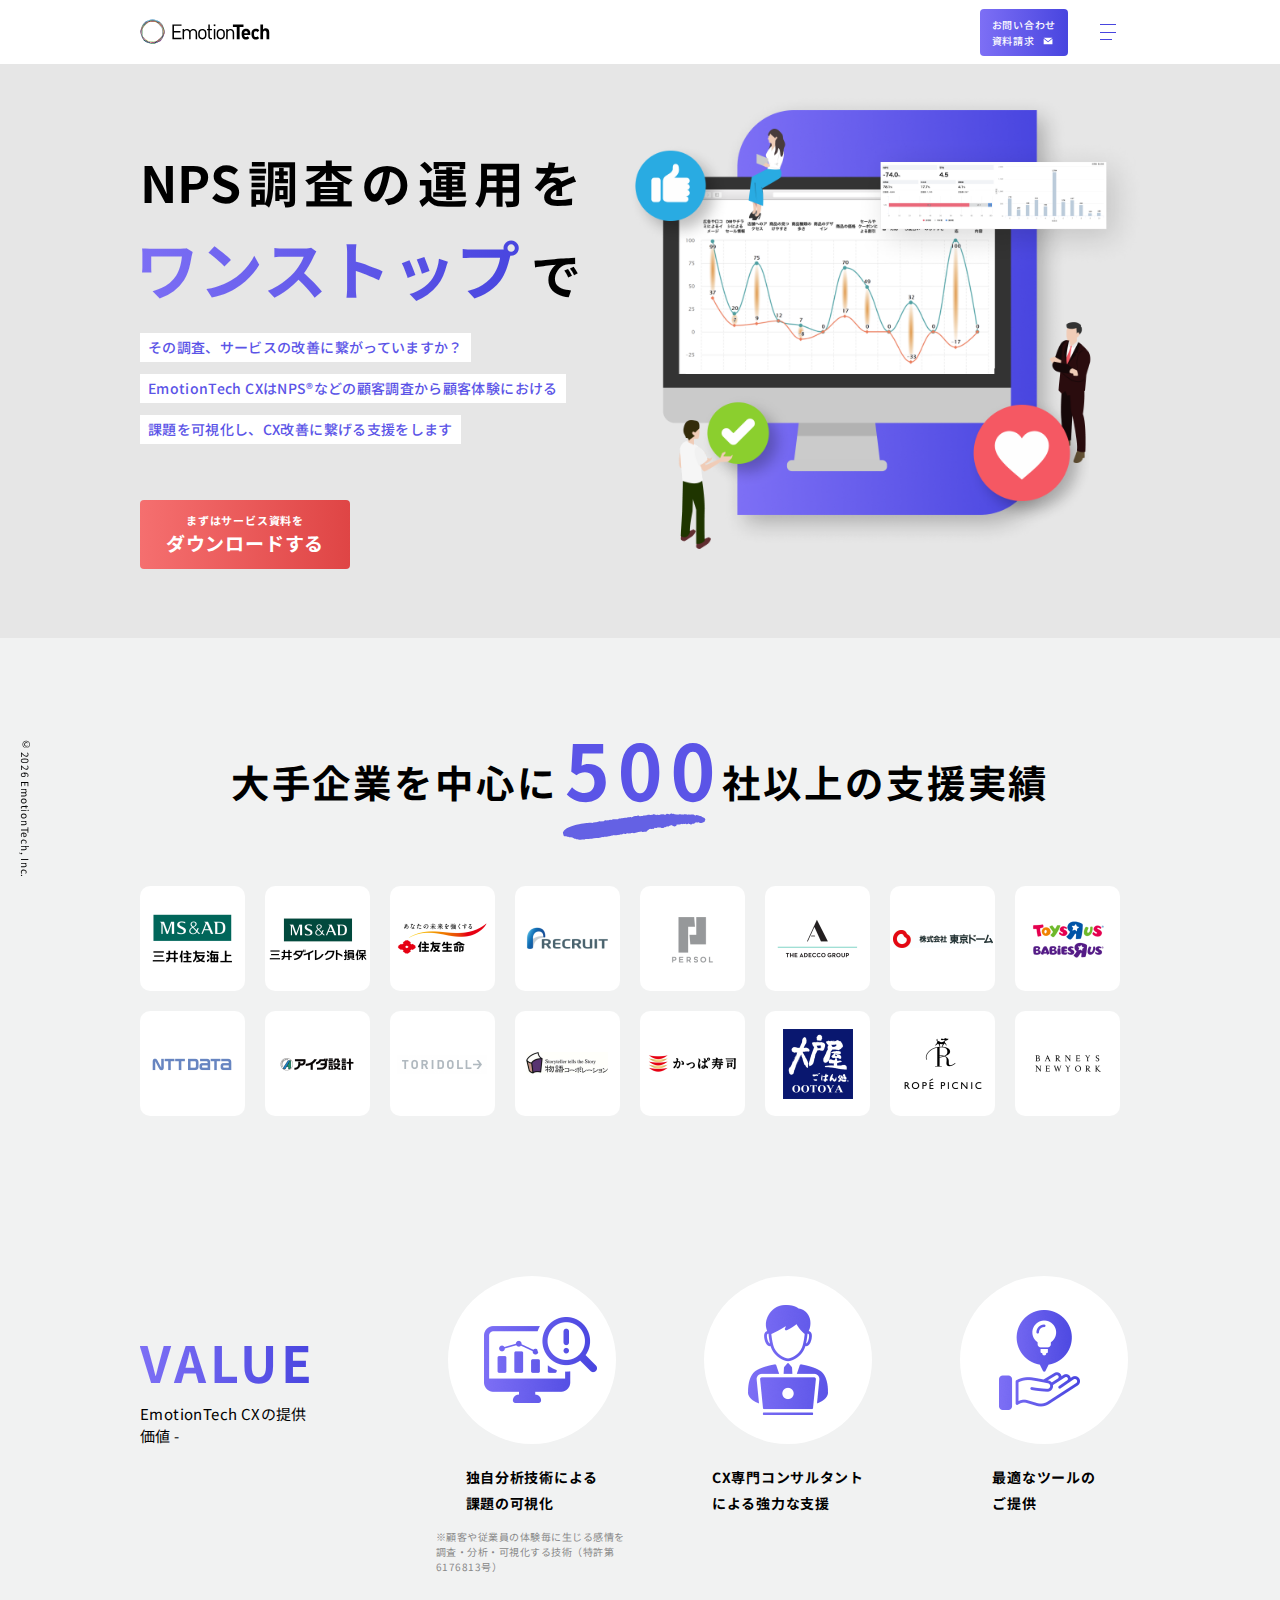
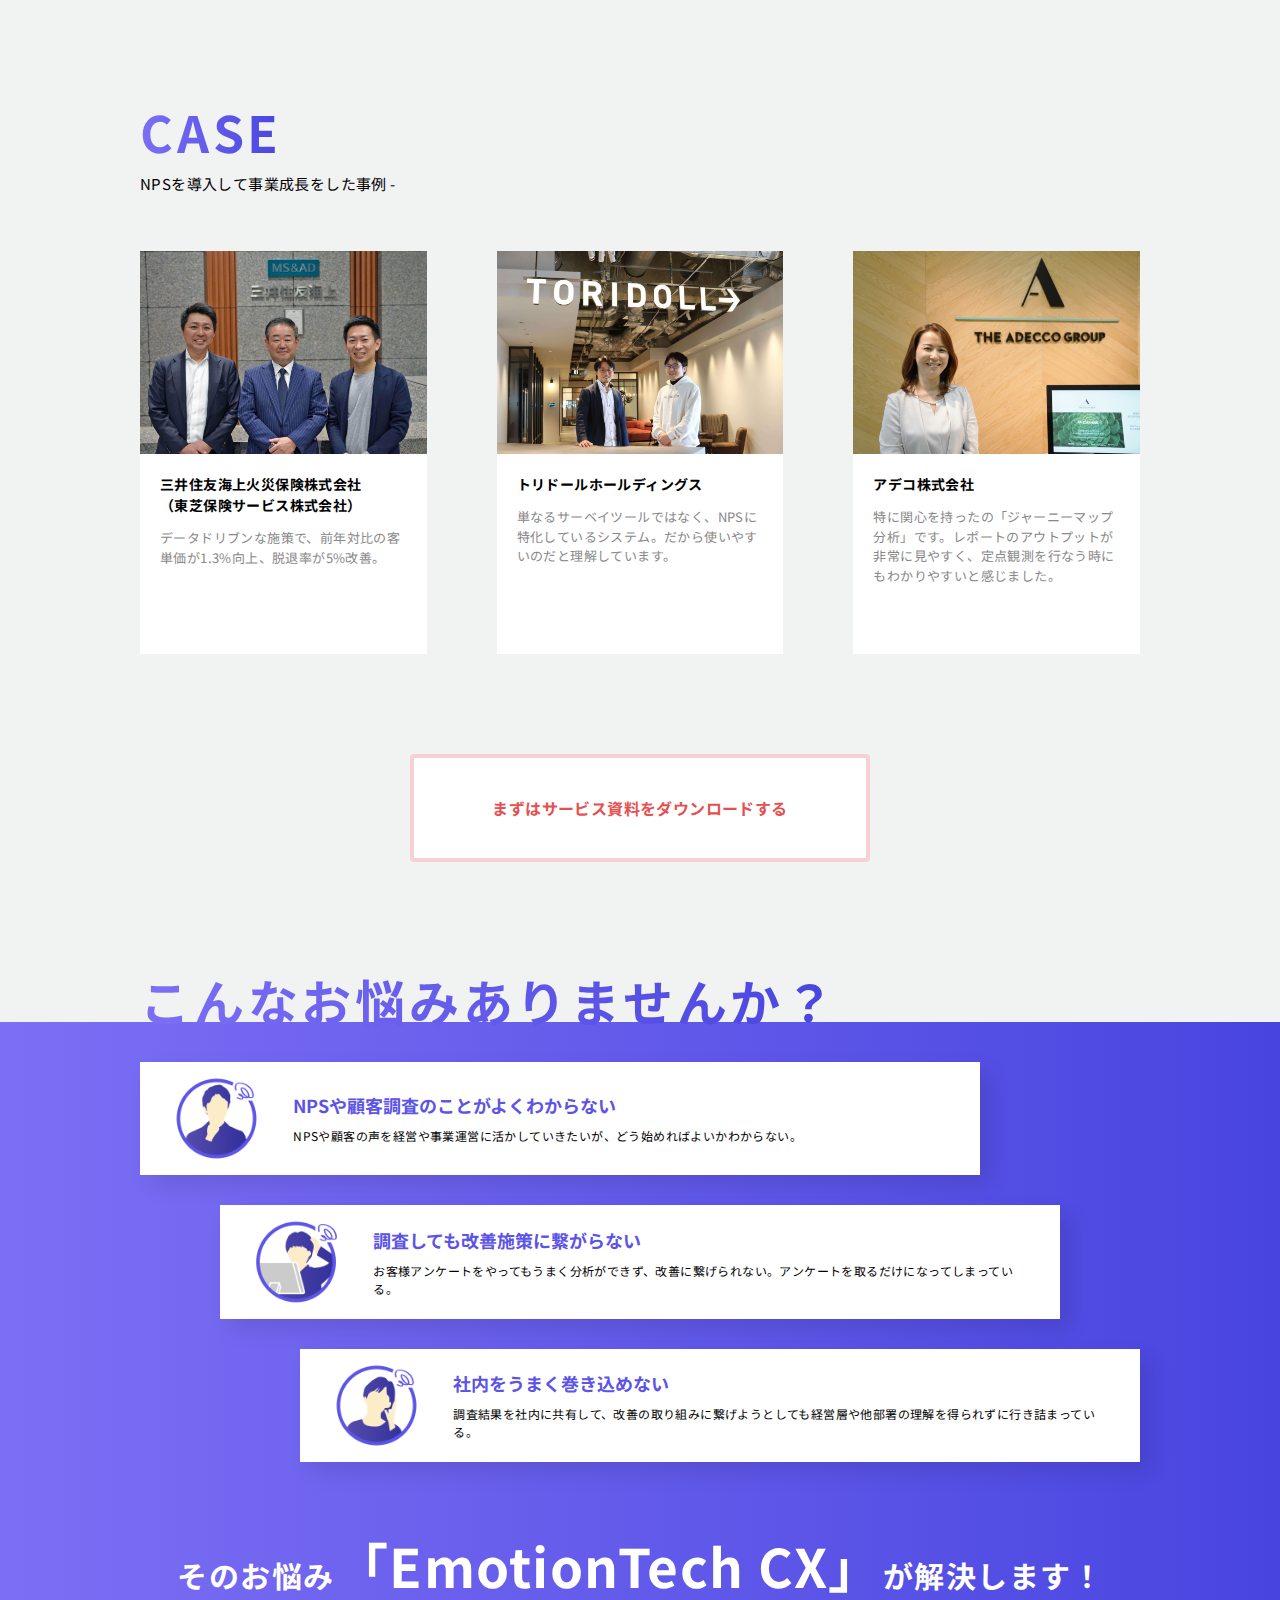
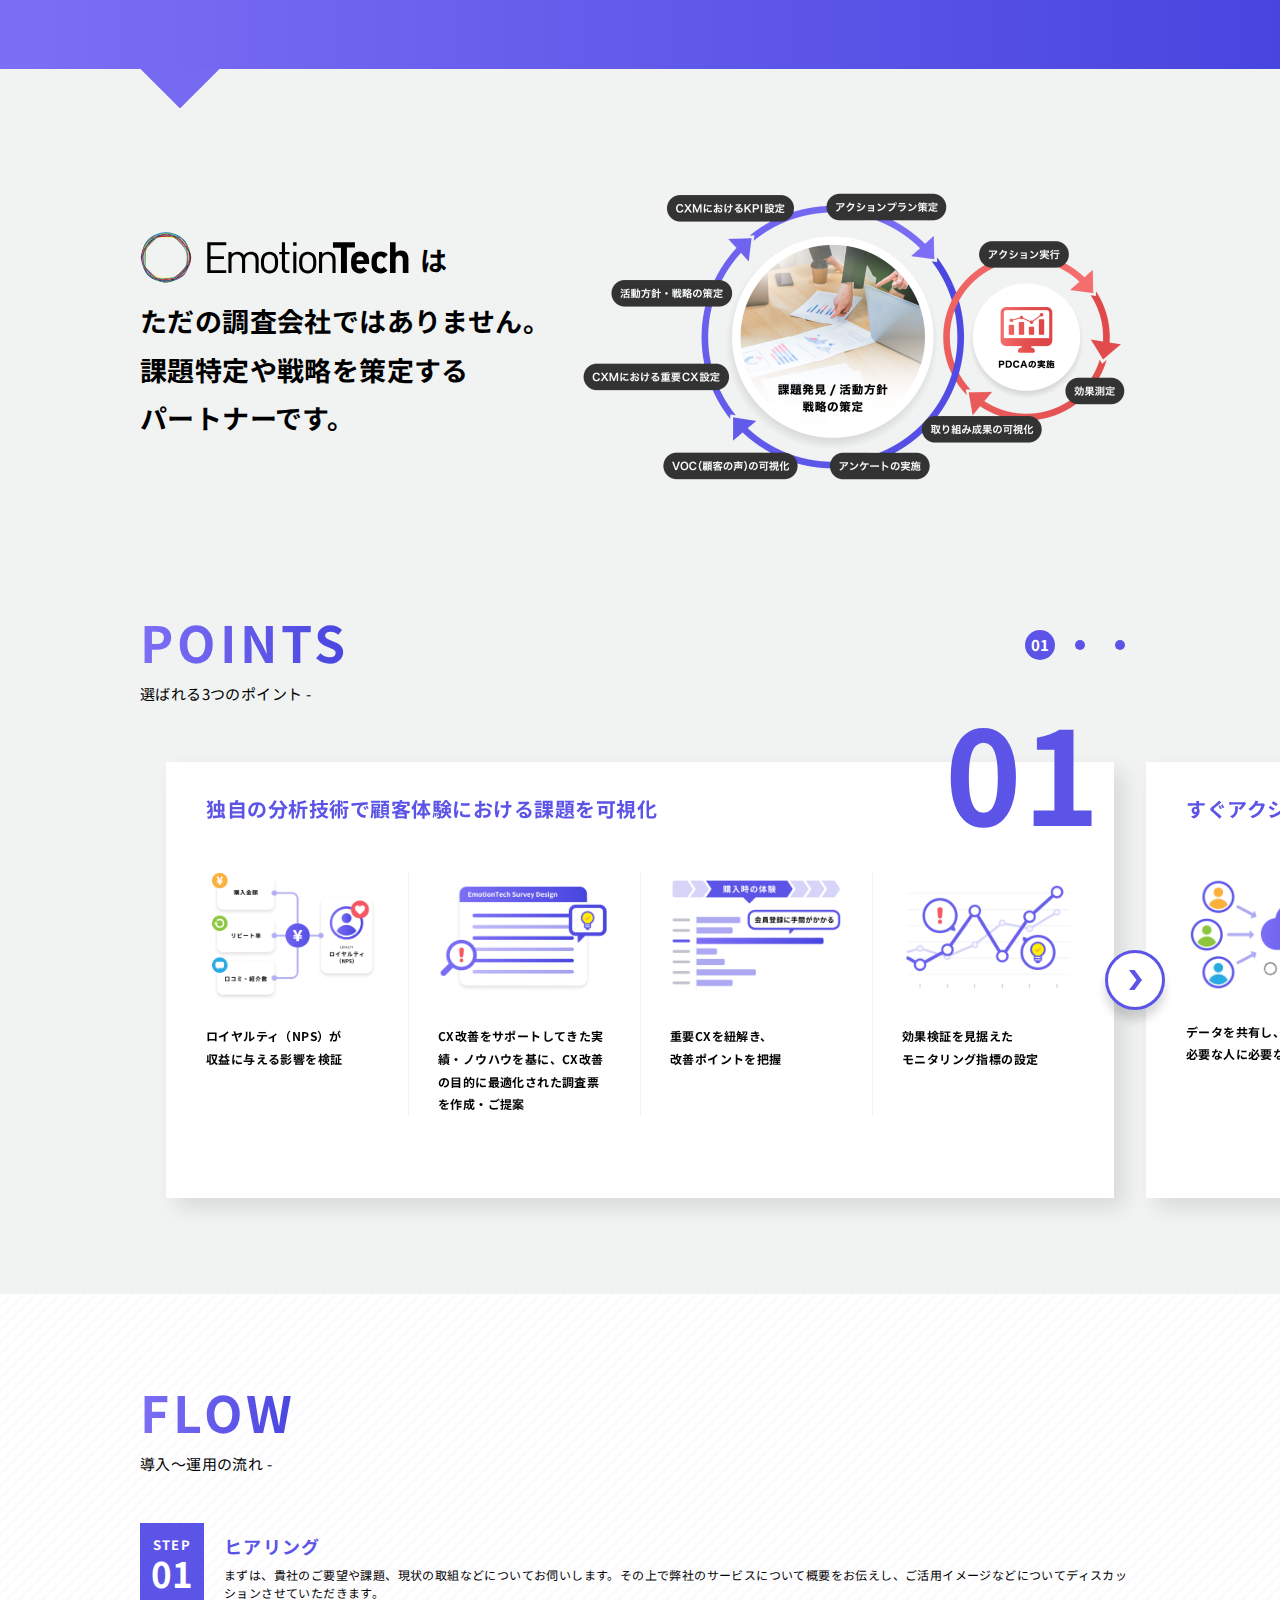
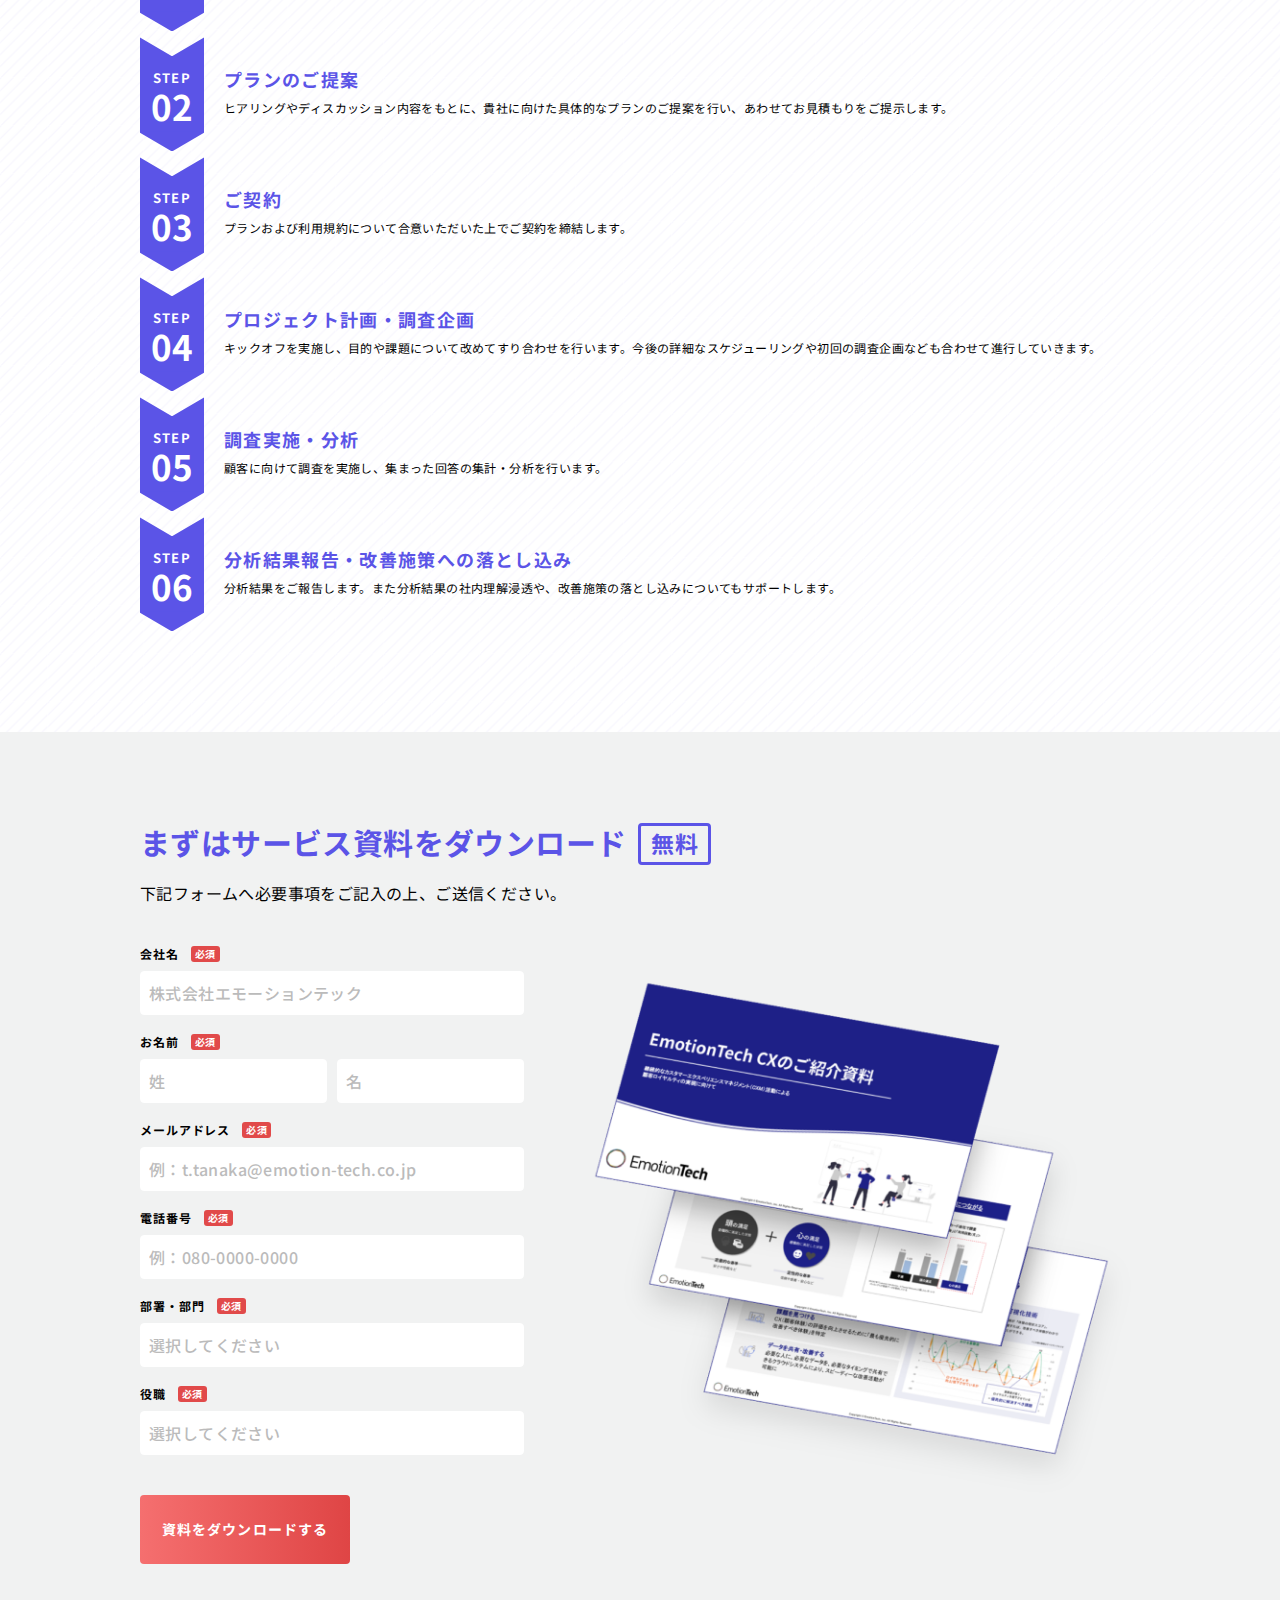
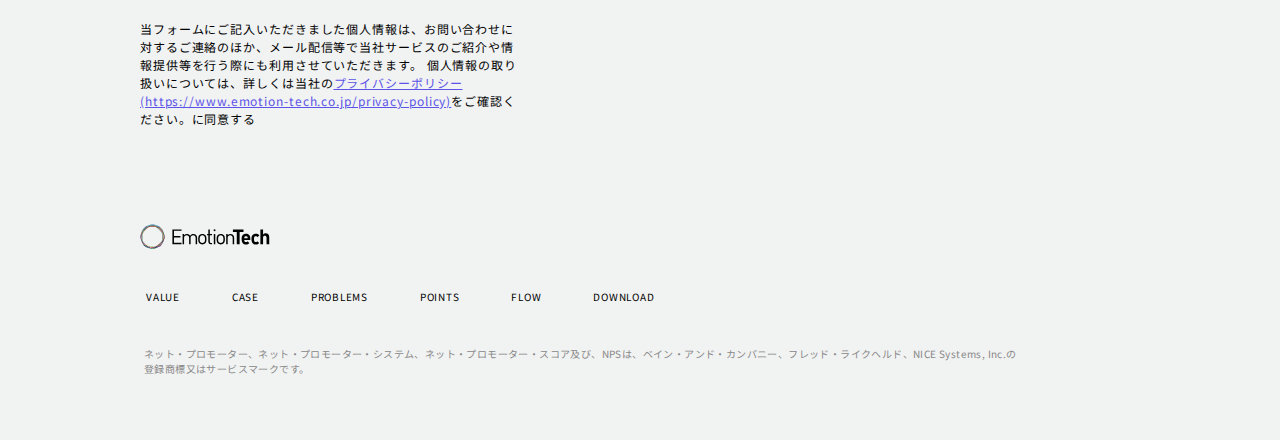
==== commit 353b5f8c: "[fix] 商標のテキストなどを修正" ====
--- a/lp/628d0c71169dddfee8c977e7ee55aa65ff82da113ef3327742a045887d516f91/index.html
+++ b/lp/628d0c71169dddfee8c977e7ee55aa65ff82da113ef3327742a045887d516f91/index.html
@@ -138,6 +138,7 @@
                       <img src="./assets/image/ilst/list_value-visualization.png" alt="分析技術と課題の可視化のイメージ" class="Value__serviceIlstImg">
                     </p>
                     <p class="Value__serviceText">独自分析技術による<br class="hide-tb">課題の可視化</p>
+                    <p class="Value__serviceTextNote">※顧客や従業員の体験毎に生じる感情を調査・分析・可視化する技術（特許第6176813号）</p>
                   </li>
                   <li class="Value__serviceListItem">
                     <p class="Value__serviceIlst">
@@ -592,7 +593,7 @@
                     </div>
                     <div class="form-section -privacyPolicy">
                       <div class="form-privacy-policy">
-                        <p class="form-privacy-policy-text">当フォームにご記入いただきました個人情報は、お問い合わせに対するご連絡のほか、メール配信等で当社サービスのご紹介や情報提供等を行う際にも利用させていただきます。 個人情報の取り扱いについては、詳しくは当社の<a class="text-link -noMarginLeft" href="#" target="_blank" ontouchstart="">プライバシーポリシー(https://www.emotion-tech.co.jp/privacy-policy)</a>をご確認ください。に同意する</p>
+                        <p class="form-privacy-policy-text">当フォームにご記入いただきました個人情報は、お問い合わせに対するご連絡のほか、メール配信等で当社サービスのご紹介や情報提供等を行う際にも利用させていただきます。 個人情報の取り扱いについては、詳しくは当社の<a class="text-link -noMarginLeft" href="https://www.emotion-tech.co.jp/privacy-policy" target="_blank" ontouchstart="">プライバシーポリシー(https://www.emotion-tech.co.jp/privacy-policy)</a>をご確認ください。に同意する</p>
                       </div>
                     </div>
                   </form>
@@ -638,7 +639,7 @@
                   </li>
                 </ul>
               </div>
-              <p class="Footer__trademark">ネット・プロモーター® 、ネット・プロモーター・システム® 、ネット・プロモーター・スコア®及び、NPS®は、ベイン・アンド・カンパニー、フレッド・ライクヘルド、サトメトリックス・システムズの登録商標です。</p>
+              <p class="Footer__trademark">ネット・プロモーター、ネット・プロモーター・システム、ネット・プロモーター・スコア及び、NPSは、ベイン・アンド・カンパニー、フレッド・ライクヘルド、NICE Systems, Inc.の登録商標又はサービスマークです。</p>
             </div>
             <p class="Footer__buttonUp"><a href="#" ontouchstart="" class="Footer__buttonUpLink"></a></p>
             <div class="Footer__copyright">
--- a/lp/628d0c71169dddfee8c977e7ee55aa65ff82da113ef3327742a045887d516f91/assets/css/style.css
+++ b/lp/628d0c71169dddfee8c977e7ee55aa65ff82da113ef3327742a045887d516f91/assets/css/style.css
@@ -276,6 +276,7 @@
 /* ----------▼▼ utility ▼▼---------- */
 /* 共通 */
 .-violetText {
+  background-clip: text;
   background: linear-gradient(270deg, var(--c-primary-gd-start) 0%, var(--c-primary-gd-end) 100%);
   color: var(--c-ghost);
   display: inline-block;
@@ -2713,6 +2714,58 @@
     font-size: var(--fs-s);
     letter-spacing: var(--ls-xl);
     line-height: var(--lh-xl);
+  }
+}
+
+/* 共通 */
+.Value__serviceText + .Value__serviceTextNote {
+}
+/* スマホのみ */
+@media only screen and (max-width: 767px) {
+  .Value__serviceText + .Value__serviceTextNote {
+    margin-top: 8px;
+  }
+}
+/* タブレットのみ */
+@media only screen and (min-width: 768px) and (max-width: 1100px) {
+  .Value__serviceText + .Value__serviceTextNote {
+    margin-top: 12px;
+  }
+}
+/* PCのみ */
+@media only screen and (min-width: 1101px) {
+  .Value__serviceText + .Value__serviceTextNote {
+    margin-top: 12px;
+  }
+}
+
+/* 共通 */
+.Value__serviceTextNote {
+  color: var(--c-gray-gray07);
+}
+/* スマホのみ */
+@media only screen and (max-width: 767px) {
+  .Value__serviceTextNote {
+    font-size: var(--fs-xxs);
+    letter-spacing: var(--ls-xl);
+    line-height: var(--lh-m);
+    text-align: center;
+  }
+}
+/* タブレットのみ */
+@media only screen and (min-width: 768px) and (max-width: 1100px) {
+  .Value__serviceTextNote {
+    font-size: var(--fs-xxs);
+    letter-spacing: var(--ls-xl);
+    line-height: var(--lh-m);
+  }
+}
+/* PCのみ */
+@media only screen and (min-width: 1101px) {
+  .Value__serviceTextNote {
+    font-size: var(--fs-xxs);
+    letter-spacing: var(--ls-xl);
+    line-height: var(--lh-m);
   }
 }
 /* ----------▲▲ 提供価値 ▲▲---------- */
@@ -7813,6 +7866,7 @@
 
 /* 共通 */
 .form-list-item-data-content {
+  appearance: none;
   color: var(--c-black);
   -webkit-appearance: none;
 }
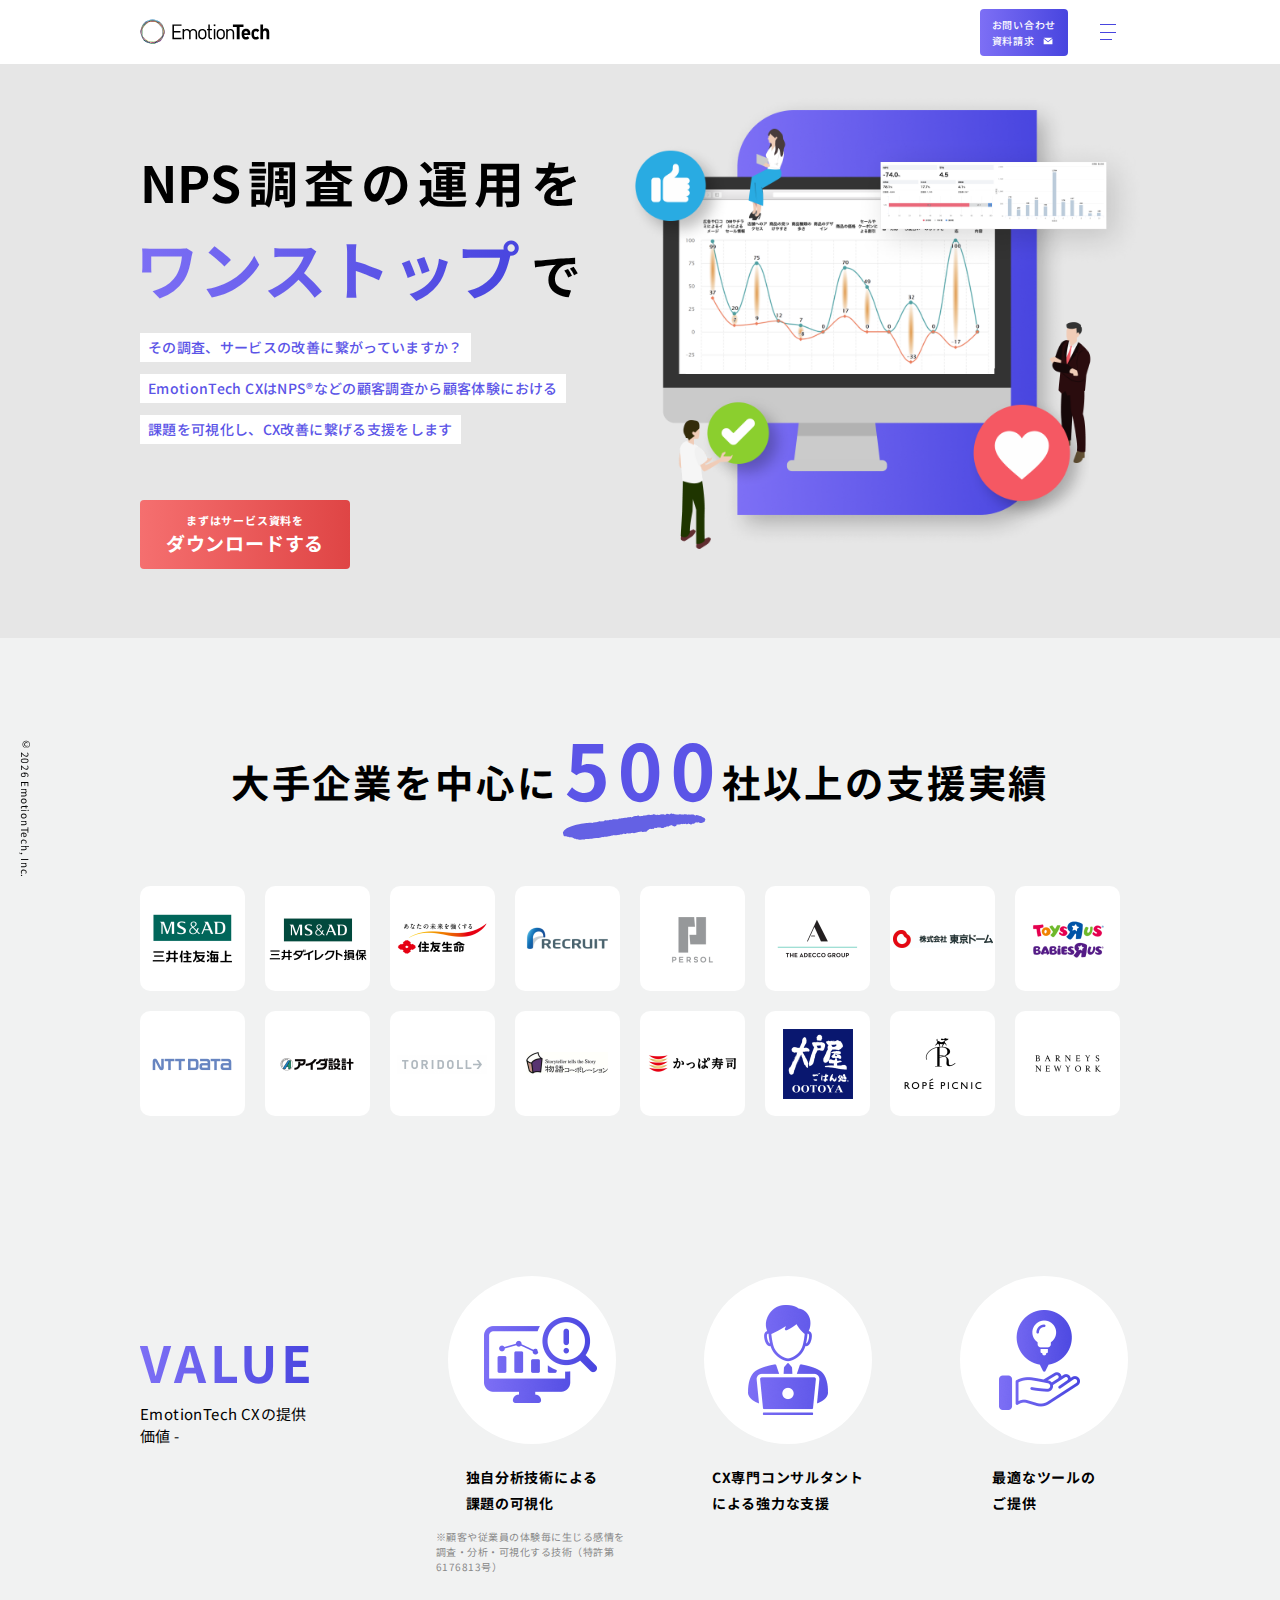
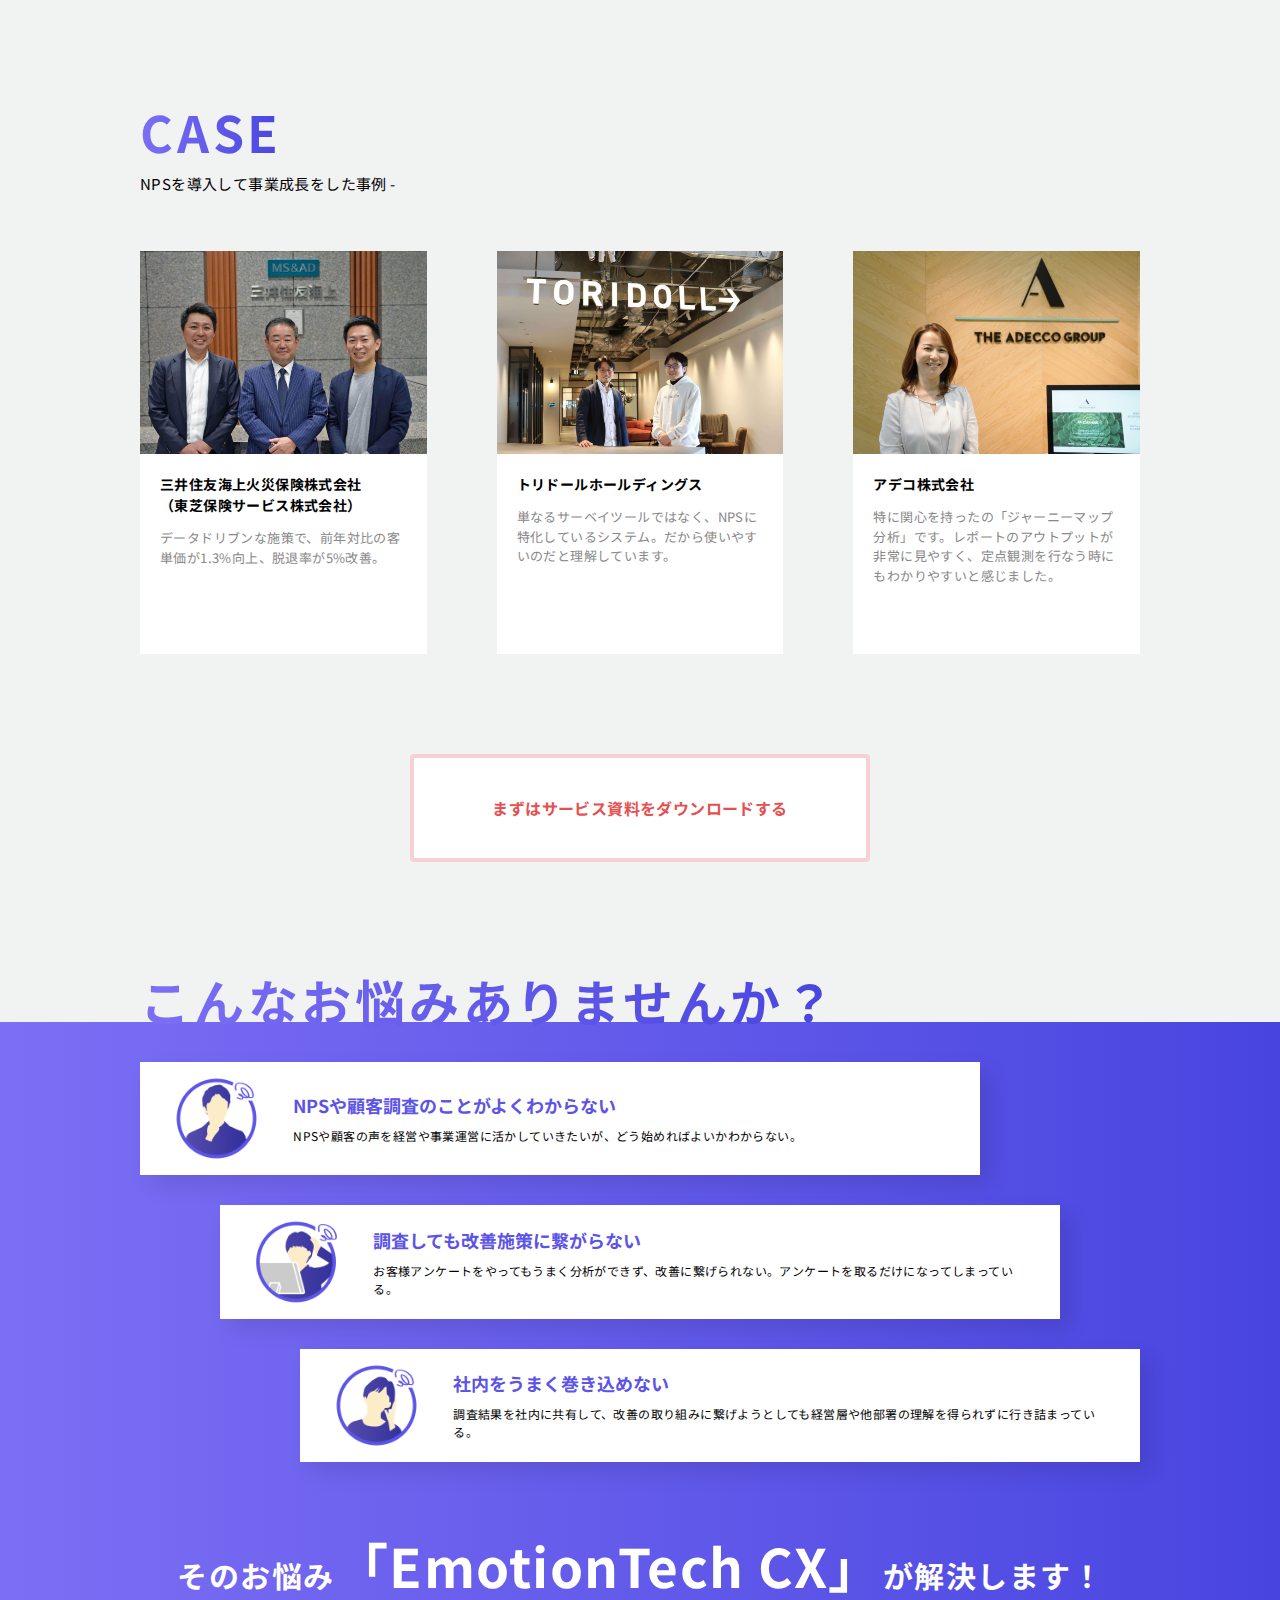
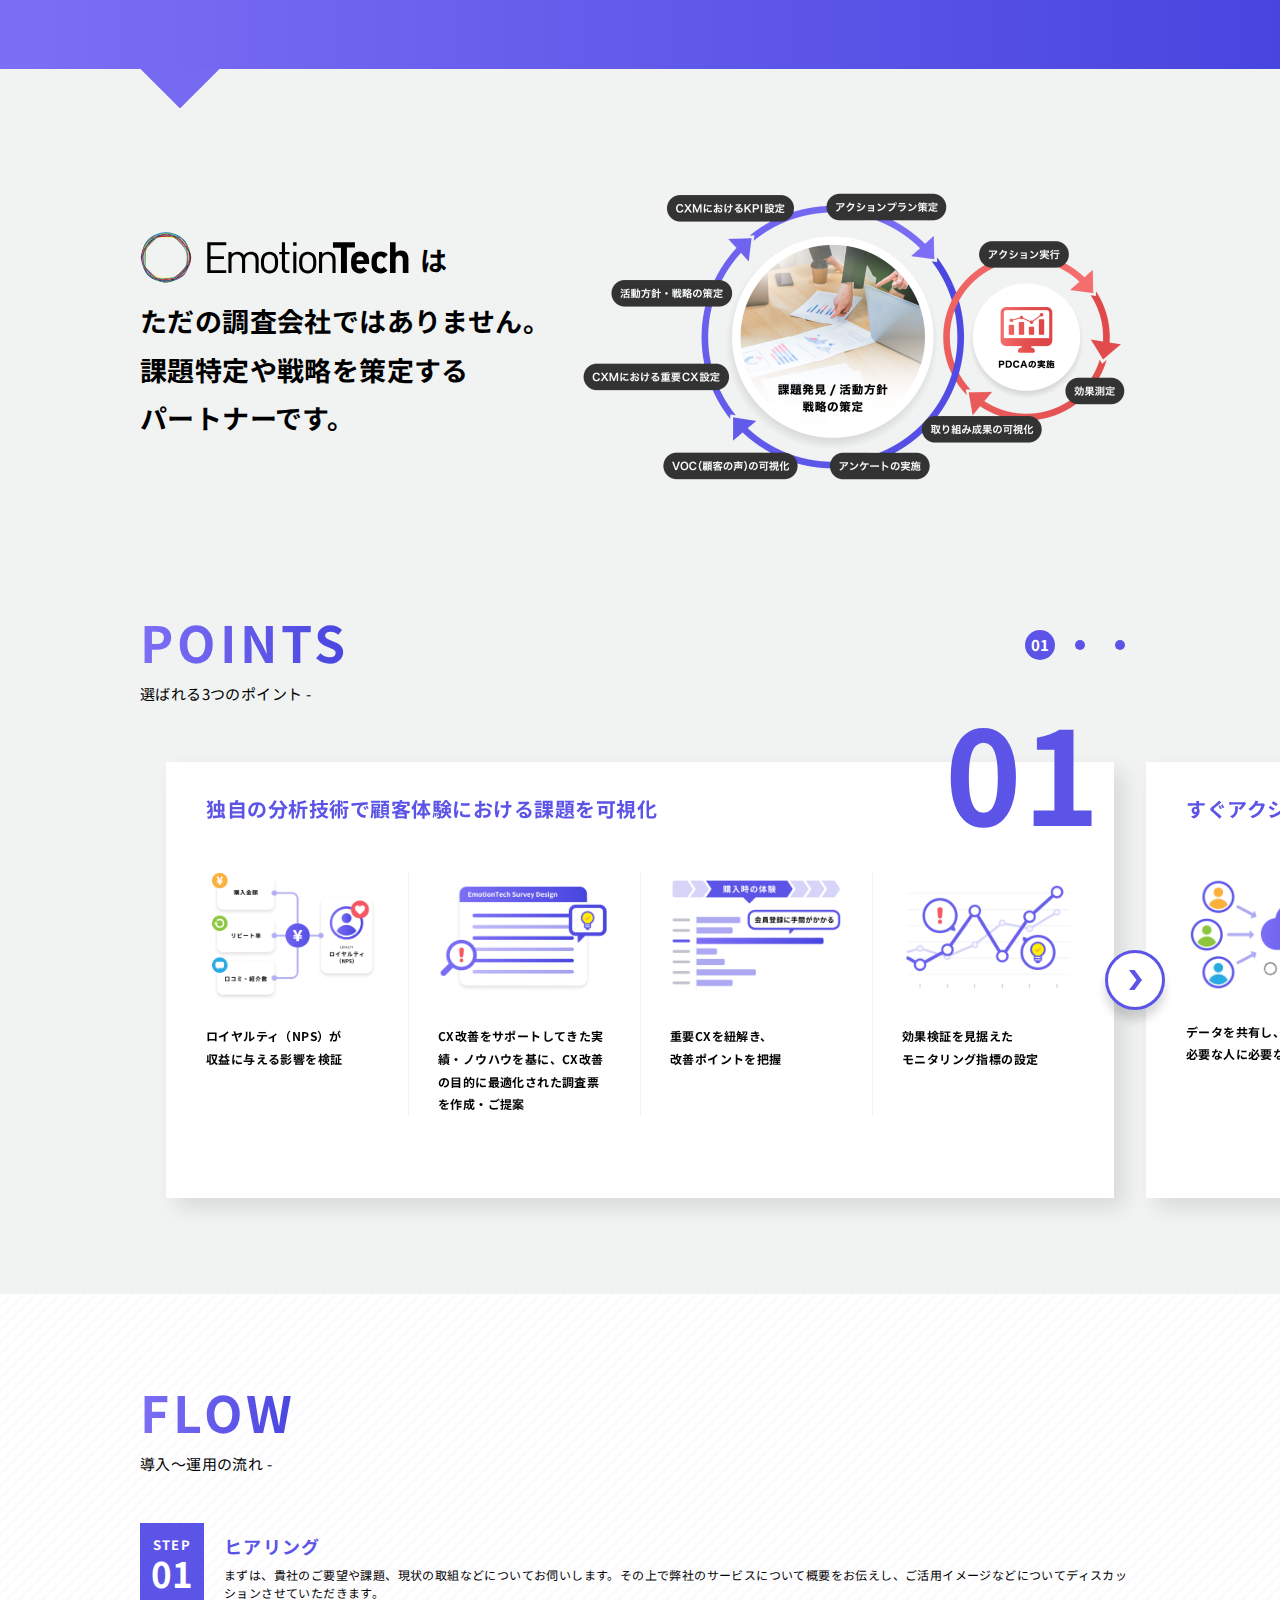
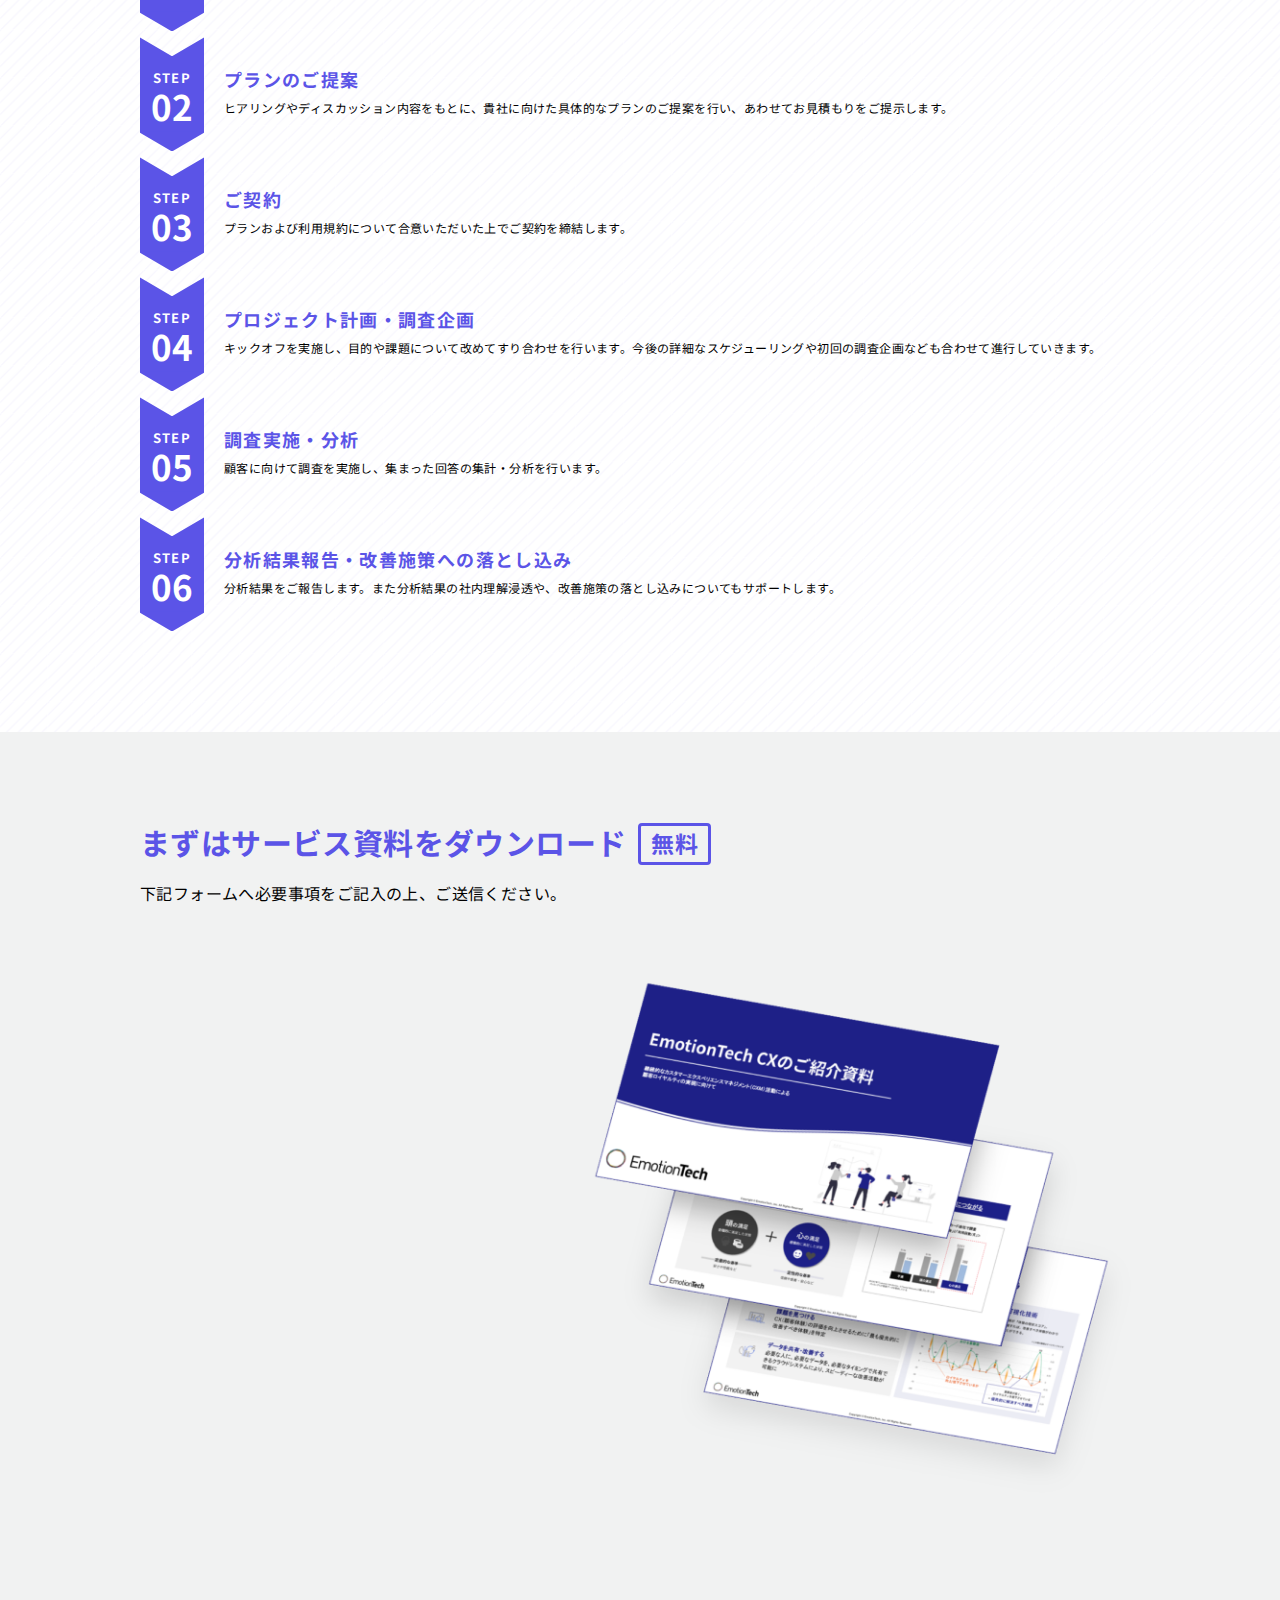
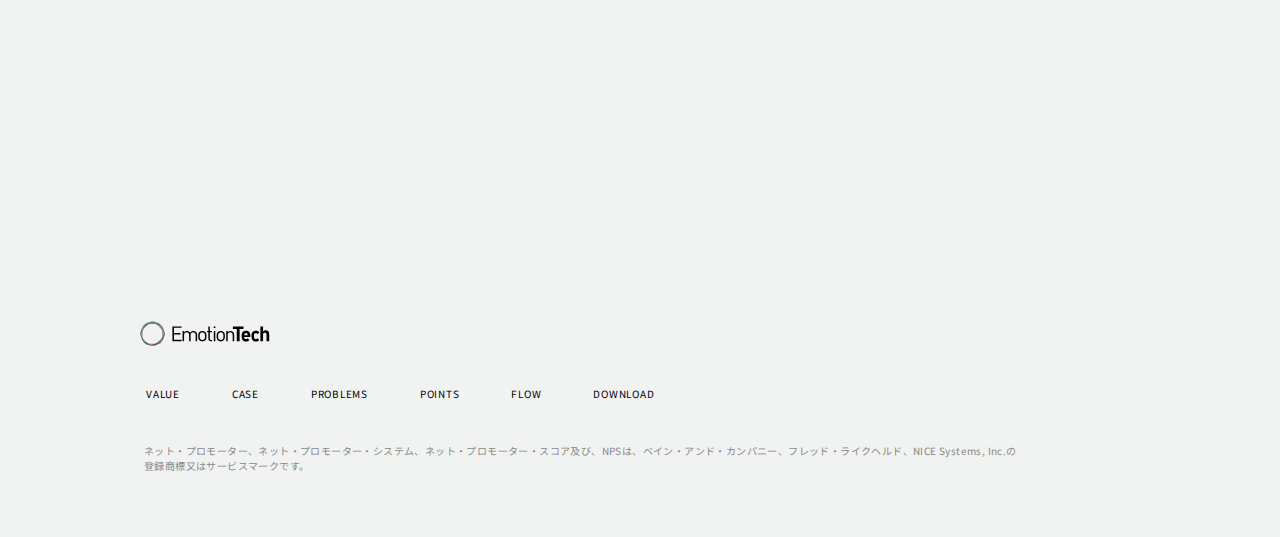
==== commit 9c55ec1f: "[fix] フォームを修正" ====
--- a/lp/628d0c71169dddfee8c977e7ee55aa65ff82da113ef3327742a045887d516f91/index.html
+++ b/lp/628d0c71169dddfee8c977e7ee55aa65ff82da113ef3327742a045887d516f91/index.html
@@ -522,8 +522,8 @@
               <div class="Download__formAndDocument">
                 <div class="Download__form">
                   <!-- Salesforceのメールフォーム -->
-                  <!-- <iframe id="test" src="https://lp.emotion-tech.co.jp/l/849993/2023-07-07/3gxm5r" width="100%" height="500" type="text/html" frameborder="0" allowTransparency="true" style="border: 0"></iframe> -->
-                  <form action="" class="form form-mail -download">
+                  <iframe id="test" src="https://lp.emotion-tech.co.jp/l/849993/2023-07-07/3gxm5r" width="100%" height="500" type="text/html" frameborder="0" allowTransparency="true" style="border: 0"></iframe>
+                  <!-- <form action="" class="form form-mail -download">
                     <div class="form-section -input">
                       <dl class="form-list -layer1">
                         <div class="form-list-item -req -yourCompany">
@@ -596,7 +596,7 @@
                         <p class="form-privacy-policy-text">当フォームにご記入いただきました個人情報は、お問い合わせに対するご連絡のほか、メール配信等で当社サービスのご紹介や情報提供等を行う際にも利用させていただきます。 個人情報の取り扱いについては、詳しくは当社の<a class="text-link -noMarginLeft" href="https://www.emotion-tech.co.jp/privacy-policy" target="_blank" ontouchstart="">プライバシーポリシー(https://www.emotion-tech.co.jp/privacy-policy)</a>をご確認ください。に同意する</p>
                       </div>
                     </div>
-                  </form>
+                  </form> -->
                 </div>
                 <div class="Download__document">
                   <picture class="Download__documentPicture">
--- a/lp/628d0c71169dddfee8c977e7ee55aa65ff82da113ef3327742a045887d516f91/assets/css/style.css
+++ b/lp/628d0c71169dddfee8c977e7ee55aa65ff82da113ef3327742a045887d516f91/assets/css/style.css
@@ -1046,8 +1046,6 @@
   }
 }
 
-/* TODO: ハンバーガーメニューの実装 */
-
 /* 共通 */
 .GNav__content {
   background-color: var(--c-white);
@@ -7899,11 +7897,11 @@
 /* スマホのみ */
 @media only screen and (max-width: 767px) {
   .form-list-item-data-content.-text,
-.form-list-item-data-content.-textarea,
-.form-list-item-data-content.-radio .form-list-item-data-label-text::before,
-.form-list-item-data-content.-checkbox.-check .form-list-item-data-label-text::before,
-.form-list-item-data-content.-checkbox.-fill .form-list-item-data-label-text,
-input.text {
+  .form-list-item-data-content.-textarea,
+  .form-list-item-data-content.-radio .form-list-item-data-label-text::before,
+  .form-list-item-data-content.-checkbox.-check .form-list-item-data-label-text::before,
+  .form-list-item-data-content.-checkbox.-fill .form-list-item-data-label-text,
+  input.text {
     border-radius: var(--br-s);
     border: 1px solid var(--c-white);
   }
@@ -7911,11 +7909,11 @@
 /* タブレットのみ */
 @media only screen and (min-width: 768px) and (max-width: 1100px) {
   .form-list-item-data-content.-text,
-.form-list-item-data-content.-textarea,
-.form-list-item-data-content.-radio .form-list-item-data-label-text::before,
-.form-list-item-data-content.-checkbox.-check .form-list-item-data-label-text::before,
-.form-list-item-data-content.-checkbox.-fill .form-list-item-data-label-text,
-input.text {
+  .form-list-item-data-content.-textarea,
+  .form-list-item-data-content.-radio .form-list-item-data-label-text::before,
+  .form-list-item-data-content.-checkbox.-check .form-list-item-data-label-text::before,
+  .form-list-item-data-content.-checkbox.-fill .form-list-item-data-label-text,
+  input.text {
     border-radius: var(--br-s);
     border: 1px solid var(--c-white);
   }
@@ -7923,11 +7921,11 @@
 /* PCのみ */
 @media only screen and (min-width: 1101px) {
   .form-list-item-data-content.-text,
-.form-list-item-data-content.-textarea,
-.form-list-item-data-content.-radio .form-list-item-data-label-text::before,
-.form-list-item-data-content.-checkbox.-check .form-list-item-data-label-text::before,
-.form-list-item-data-content.-checkbox.-fill .form-list-item-data-label-text,
-input.text {
+  .form-list-item-data-content.-textarea,
+  .form-list-item-data-content.-radio .form-list-item-data-label-text::before,
+  .form-list-item-data-content.-checkbox.-check .form-list-item-data-label-text::before,
+  .form-list-item-data-content.-checkbox.-fill .form-list-item-data-label-text,
+  input.text {
     border-radius: var(--br-s);
     border: 1px solid var(--c-white);
   }
@@ -7942,16 +7940,16 @@
 /* スマホのみ */
 @media only screen and (max-width: 767px) {
   .form-list-item-data-content.-text,
-.form-list-item-data-content.-textarea,
-input.text {
+  .form-list-item-data-content.-textarea,
+  input.text {
     width: 100%;
   }
 }
 /* タブレットのみ */
 @media only screen and (min-width: 768px) and (max-width: 1100px) {
   .form-list-item-data-content.-text,
-.form-list-item-data-content.-textarea,
-input.text {
+  .form-list-item-data-content.-textarea,
+  input.text {
     width: 100%;
   }
 }
@@ -8176,8 +8174,12 @@
 /* -----▲ メールフォームのスタイル ▲----- */
 
 /* -----▼ メールフォームのスタイル（Pardot用） ▼----- */
+body {
+  margin: 0 !important;
+}
+
 .Download__form iframe {
-  height: 640px !important;
+  height: 880px !important;
 }
 
 /* 共通 */
@@ -8225,24 +8227,59 @@
 }
 
 /* 共通 */
+.pardot-section__form form.form select {
+}
+/* スマホのみ */
+@media only screen and (max-width: 767px) {
+  .pardot-section__form form.form select {
+    height: 44px !important;
+    margin-top: 8px;
+  }
+}
+/* タブレットのみ */
+@media only screen and (min-width: 768px) and (max-width: 1100px) {
+  .pardot-section__form form.form select {
+    height: 44px !important;
+    margin-top: 12px;
+  }
+}
+/* PCのみ */
+@media only screen and (min-width: 1101px) {
+  .pardot-section__form form.form select {
+    height: 44px !important;
+    margin-top: 12px;
+  }
+}
+
+/* 共通 */
 .submit {
+  justify-content: start !important;
 }
 /* スマホのみ */
 @media only screen and (max-width: 767px) {
   .submit {
-    margin-top: 30px;
+    margin-left: 5px !important;
+    margin-top: 40px !important;
+    padding-right: 0 !important;
+    padding-top: 0 !important;
   }
 }
 /* タブレットのみ */
 @media only screen and (min-width: 768px) and (max-width: 1100px) {
   .submit {
-    margin-top: 30px;
+    margin-left: 5px !important;
+    margin-top: 40px !important;
+    padding-right: 0 !important;
+    padding-top: 0 !important;
   }
 }
 /* PCのみ */
 @media only screen and (min-width: 1101px) {
   .submit {
-    margin-top: 30px;
+    margin-left: 5px !important;
+    margin-top: 40px !important;
+    padding-right: 0 !important;
+    padding-top: 0 !important;
   }
 }
 
@@ -8252,51 +8289,468 @@
 /* スマホのみ */
 @media only screen and (max-width: 767px) {
   .pardot-section__foot {
-    margin-top: 40px;
+    font-size: 12px !important;
+    margin-top: 40px !important;
+    padding: 0 10px !important;
   }
 }
 /* タブレットのみ */
 @media only screen and (min-width: 768px) and (max-width: 1100px) {
   .pardot-section__foot {
-    margin-top: 64px;
+    font-size: 12px !important;
+    margin-top: 56px !important;
+    padding: 0 10px !important;
   }
 }
 /* PCのみ */
 @media only screen and (min-width: 1101px) {
   .pardot-section__foot {
-    margin-top: 64px;
-  }
-}
-
-/* TODO: Pardotのフォーム実装の続きはここから */
-
-/* 共通 */
-.form-list-item-title {
-  font-weight: var(--fw-bold);
+    font-size: 12px !important;
+    margin-top: 56px !important;
+    padding: 0 10px !important;
+  }
+}
+
+/* 共通 */
+.field-label::before,
+.form-field.pd-select .field-label {
+  color: #000000 !important;
+  font-weight: bold;
   white-space: nowrap;
 }
 /* スマホのみ */
 @media only screen and (max-width: 767px) {
-  .form-list-item-title {
-    font-size: var(--fs-xs);
-    letter-spacing: var(--ls-xxl);
-    line-height: var(--lh-m);
-  }
-}
-/* タブレットのみ */
-@media only screen and (min-width: 768px) and (max-width: 1100px) {
-  .form-list-item-title {
-    font-size: var(--fs-xs);
-    letter-spacing: var(--ls-xxl);
-    line-height: var(--lh-m);
-  }
-}
-/* PCのみ */
-@media only screen and (min-width: 1101px) {
-  .form-list-item-title {
-    font-size: var(--fs-xs);
-    letter-spacing: var(--ls-xxl);
-    line-height: var(--lh-m);
+  .field-label::before,
+  .form-field.pd-select .field-label {
+    font-size: 12px !important;
+    letter-spacing: .075em;
+    line-height: 1.5;
+  }
+}
+/* タブレットのみ */
+@media only screen and (min-width: 768px) and (max-width: 1100px) {
+  .field-label::before,
+  .form-field.pd-select .field-label {
+    font-size: 12px !important;
+    letter-spacing: .075em;
+    line-height: 1.5;
+  }
+}
+/* PCのみ */
+@media only screen and (min-width: 1101px) {
+  .field-label::before,
+  .form-field.pd-select .field-label {
+    font-size: 12px !important;
+    letter-spacing: .075em;
+    line-height: 1.5;
+  }
+}
+
+/* 共通 */
+.pardot-section__form form.form p.required label:after {
+  font-weight: bold;
+  white-space: nowrap;
+}
+/* スマホのみ */
+@media only screen and (max-width: 767px) {
+  .pardot-section__form form.form p.required label:after {
+    border-radius: 3px !important;
+    font-size: 10px !important;
+    letter-spacing: .05em;
+    line-height: 1;
+    padding: 3px 4px !important;
+  }
+}
+/* タブレットのみ */
+@media only screen and (min-width: 768px) and (max-width: 1100px) {
+  .pardot-section__form form.form p.required label:after {
+    border-radius: 3px !important;
+    font-size: 10px !important;
+    letter-spacing: .05em;
+    line-height: 1;
+    padding: 3px 4px !important;
+  }
+}
+/* PCのみ */
+@media only screen and (min-width: 1101px) {
+  .pardot-section__form form.form p.required label:after {
+    border-radius: 3px !important;
+    font-size: 10px !important;
+    letter-spacing: .05em;
+    line-height: 1;
+    padding: 3px 4px !important;
+  }
+}
+
+/* 共通 */
+.pardot-section__form form.form p.required label:after {
+  background-color: #e14a4a !important;
+  color: #ffffff;
+  content: "必須";
+}
+/* スマホのみ */
+@media only screen and (max-width: 767px) {
+  .pardot-section__form form.form p.required label:after {
+    margin-left: 12px !important;
+  }
+}
+/* タブレットのみ */
+@media only screen and (min-width: 768px) and (max-width: 1100px) {
+  .pardot-section__form form.form p.required label:after {
+    margin-left: 12px !important;
+  }
+}
+/* PCのみ */
+@media only screen and (min-width: 1101px) {
+  .pardot-section__form form.form p.required label:after {
+    margin-left: 12px !important;
+  }
+}
+
+/* 共通 */
+.pardot-section__form form.form .last_name input.text {
+}
+/* スマホのみ */
+@media only screen and (max-width: 767px) {
+  .pardot-section__form form.form .last_name input.text {
+    width: calc(50% - 5px) !important;
+  }
+}
+/* タブレットのみ */
+@media only screen and (min-width: 768px) and (max-width: 1100px) {
+  .pardot-section__form form.form .last_name input.text {
+    width: calc(50% - 5px) !important;
+  }
+}
+/* PCのみ */
+@media only screen and (min-width: 1101px) {
+  .pardot-section__form form.form .last_name input.text {
+    width: calc(50% - 5px) !important;
+  }
+}
+
+/* 共通 */
+.pardot-section__form form.form .first_name {
+}
+/* スマホのみ */
+@media only screen and (max-width: 767px) {
+  .pardot-section__form form.form .first_name {
+    left: calc(100% / 2) !important;
+    margin: 0 !important;
+    right: 0 !important;
+    top: -53px !important;
+    width: calc(calc(100% - 10px) / 2) !important;
+  }
+}
+/* タブレットのみ */
+@media only screen and (min-width: 768px) and (max-width: 1100px) {
+  .pardot-section__form form.form .first_name {
+    left: calc(100% / 2) !important;
+    margin: 0 !important;
+    right: 0 !important;
+    top: -53px !important;
+    width: calc(calc(100% - 10px) / 2) !important;
+  }
+}
+/* PCのみ */
+@media only screen and (min-width: 1101px) {
+  .pardot-section__form form.form .first_name {
+    left: calc(100% / 2) !important;
+    margin: 0 !important;
+    right: 0 !important;
+    top: -53px !important;
+    width: calc(calc(100% - 10px) / 2) !important;
+  }
+}
+
+/* 共通 */
+.pardot-section__form form.form .first_name + div + p {
+}
+/* スマホのみ */
+@media only screen and (max-width: 767px) {
+  .pardot-section__form form.form .first_name + div + p {
+    margin-top: -36px !important;
+  }
+}
+/* タブレットのみ */
+@media only screen and (min-width: 768px) and (max-width: 1100px) {
+  .pardot-section__form form.form .first_name + div + p {
+    margin-top: -36px !important;
+  }
+}
+/* PCのみ */
+@media only screen and (min-width: 1101px) {
+  .pardot-section__form form.form .first_name + div + p {
+    margin-top: -36px !important;
+  }
+}
+
+/* 共通 */
+.pardot-section__form form.form input {
+  appearance: none;
+  color: #000000 !important;
+  -webkit-appearance: none;
+}
+/* スマホのみ */
+@media only screen and (max-width: 767px) {
+  .pardot-section__form form.form input {
+    font-size: 16px !important;
+  }
+}
+/* タブレットのみ */
+@media only screen and (min-width: 768px) and (max-width: 1100px) {
+  .pardot-section__form form.form input {
+    font-size: 16px !important;
+  }
+}
+/* PCのみ */
+@media only screen and (min-width: 1101px) {
+  .pardot-section__form form.form input {
+    font-size: 16px !important;
+  }
+}
+
+/* 共通 */
+.pardot-section__form form.form input.text,
+.pardot-section__form form.form select {
+}
+/* スマホのみ */
+@media only screen and (max-width: 767px) {
+  .pardot-section__form form.form input.text,
+  .pardot-section__form form.form select {
+    border-radius: 4px !important;
+    border: 1px solid #ffffff !important;
+  }
+}
+/* タブレットのみ */
+@media only screen and (min-width: 768px) and (max-width: 1100px) {
+  .pardot-section__form form.form input.text,
+  .pardot-section__form form.form select {
+    border-radius: 4px !important;
+    border: 1px solid #ffffff !important;
+  }
+}
+/* PCのみ */
+@media only screen and (min-width: 1101px) {
+  .pardot-section__form form.form input.text,
+  .pardot-section__form form.form select {
+    border-radius: 4px !important;
+    border: 1px solid #ffffff !important;
+  }
+}
+
+/* 共通 */
+.pardot-section__form form.form input.text {
+  font-weight: bold !important;
+}
+/* スマホのみ */
+@media only screen and (max-width: 767px) {
+  .pardot-section__form form.form input.text {
+    width: 100%;
+  }
+}
+/* タブレットのみ */
+@media only screen and (min-width: 768px) and (max-width: 1100px) {
+  .pardot-section__form form.form input.text {
+    width: 100%;
+  }
+}
+/* PCのみ */
+@media only screen and (min-width: 1101px) {
+  .pardot-section__form form.form input.text {
+    width: 100%;
+  }
+}
+
+/* 共通 */
+.pardot-section__form form.form input.text {
+}
+/* スマホのみ */
+@media only screen and (max-width: 767px) {
+  .pardot-section__form form.form input.text {
+    height: 44px !important;
+    padding: 4px 8px !important;
+  }
+}
+/* タブレットのみ */
+@media only screen and (min-width: 768px) and (max-width: 1100px) {
+  .pardot-section__form form.form input.text {
+    height: 44px !important;
+    padding: 4px 8px !important;
+  }
+}
+/* PCのみ */
+@media only screen and (min-width: 1101px) {
+  .pardot-section__form form.form input.text {
+    height: 44px !important;
+    padding: 4px 8px !important;
+  }
+}
+
+/* placeholder */
+input::placeholder,
+textarea::placeholder {
+  color: #bbbbbb !important;
+}
+input::placeholder-shown,
+textarea::placeholder-shown {
+  color: #bbbbbb !important;
+}
+input::-webkit-input-placeholder,
+textarea::-webkit-input-placeholder {
+  color: #bbbbbb !important;
+}
+input::-ms-input-placeholder,
+textarea::-ms-input-placeholder {
+  color: #bbbbbb !important;
+}
+
+input:focus::placeholder,
+textarea:focus::placeholder {
+  color: rgba(0, 0, 0, 0) !important;
+  transition: color .1s;
+}
+input:focus::-webkit-input-placeholder,
+textarea:focus::-webkit-input-placeholder {
+  color: rgba(0, 0, 0, 0) !important;
+  transition: color .1s;
+}
+input:focus:-moz-placeholder,
+textarea:focus:-moz-placeholder {
+  color: rgba(0, 0, 0, 0) !important;
+  transition: color .1s;
+}
+input:focus::-moz-placeholder,
+textarea:focus::-moz-placeholder {
+  color: rgba(0, 0, 0, 0) !important;
+  transition: color .1s;
+}
+
+/* 共通 */
+.pardot-section__form input[type="submit"] {
+  background: linear-gradient(270deg, #df4545 0%, #f56f6f 100%);
+  display: block;
+  text-align: center;
+  transition: all 0.2s ease-out;
+}
+/* スマホのみ */
+@media only screen and (max-width: 767px) {
+  .pardot-section__form input[type="submit"] {
+    border-radius: 4px !important;
+    height: 68px !important;
+    line-height: 1 !important;
+    padding: 18px 12px !important;
+    width: 64% !important;
+  }
+}
+/* タブレットのみ */
+@media only screen and (min-width: 768px) and (max-width: 1100px) {
+  .pardot-section__form input[type="submit"] {
+    border-radius: 4px !important;
+    height: 68px !important;
+    line-height: 1 !important;
+    padding: 24px 22px !important;
+    width: 210px !important;
+  }
+}
+/* PCのみ */
+@media only screen and (min-width: 1101px) {
+  .pardot-section__form input[type="submit"] {
+    border-radius: 4px !important;
+    height: 68px !important;
+    line-height: 1 !important;
+    padding: 24px 22px !important;
+    width: 210px !important;
+  }
+}
+
+/* 共通 */
+.pardot-section__form input[type="submit"]:active {
+}
+/* スマホのみ */
+@media only screen and (max-width: 767px) {
+  .pardot-section__form input[type="submit"]:active {
+    filter: brightness(80%);
+  }
+}
+/* タブレットのみ */
+@media only screen and (min-width: 768px) and (max-width: 1100px) {
+  .pardot-section__form input[type="submit"]:active {
+    filter: brightness(80%);
+  }
+}
+/* PCのみ */
+@media only screen and (min-width: 1101px) {
+  .pardot-section__form input[type="submit"]:active {
+  }
+}
+
+/* 共通 */
+.pardot-section__form input[type="submit"]:hover {
+}
+/* スマホのみ */
+@media only screen and (max-width: 767px) {
+  .pardot-section__form input[type="submit"]:hover {
+  }
+}
+/* タブレットのみ */
+@media only screen and (min-width: 768px) and (max-width: 1100px) {
+  .pardot-section__form input[type="submit"]:hover {
+    filter: brightness(80%);
+  }
+}
+/* PCのみ */
+@media only screen and (min-width: 1101px) {
+  .pardot-section__form input[type="submit"]:hover {
+    filter: brightness(80%);
+  }
+}
+
+/* 共通 */
+.pardot-section__form form.form input[type="submit"] {
+  color: #ffffff !important;
+  font-weight: bold;
+}
+/* スマホのみ */
+@media only screen and (max-width: 767px) {
+  .pardot-section__form form.form input[type="submit"] {
+    font-size: 14px !important;
+    letter-spacing: .075em !important;
+  }
+}
+/* タブレットのみ */
+@media only screen and (min-width: 768px) and (max-width: 1100px) {
+  .pardot-section__form form.form input[type="submit"] {
+    font-size: 14px !important;
+    letter-spacing: .075em !important;
+  }
+}
+/* PCのみ */
+@media only screen and (min-width: 1101px) {
+  .pardot-section__form form.form input[type="submit"] {
+    font-size: 14px !important;
+    letter-spacing: .075em !important;
+  }
+}
+
+/* 共通 */
+.pardot-section__foot a {
+  color: #5b54e7;
+  text-decoration: underline !important;
+}
+/* スマホのみ */
+@media only screen and (max-width: 767px) {
+  .pardot-section__foot a {
+  }
+}
+/* タブレットのみ */
+@media only screen and (min-width: 768px) and (max-width: 1100px) {
+  .pardot-section__foot a {
+  }
+}
+/* PCのみ */
+@media only screen and (min-width: 1101px) {
+  .pardot-section__foot a {
   }
 }
 /* -----▲ メールフォームのスタイル（Pardot用） ▲----- */
